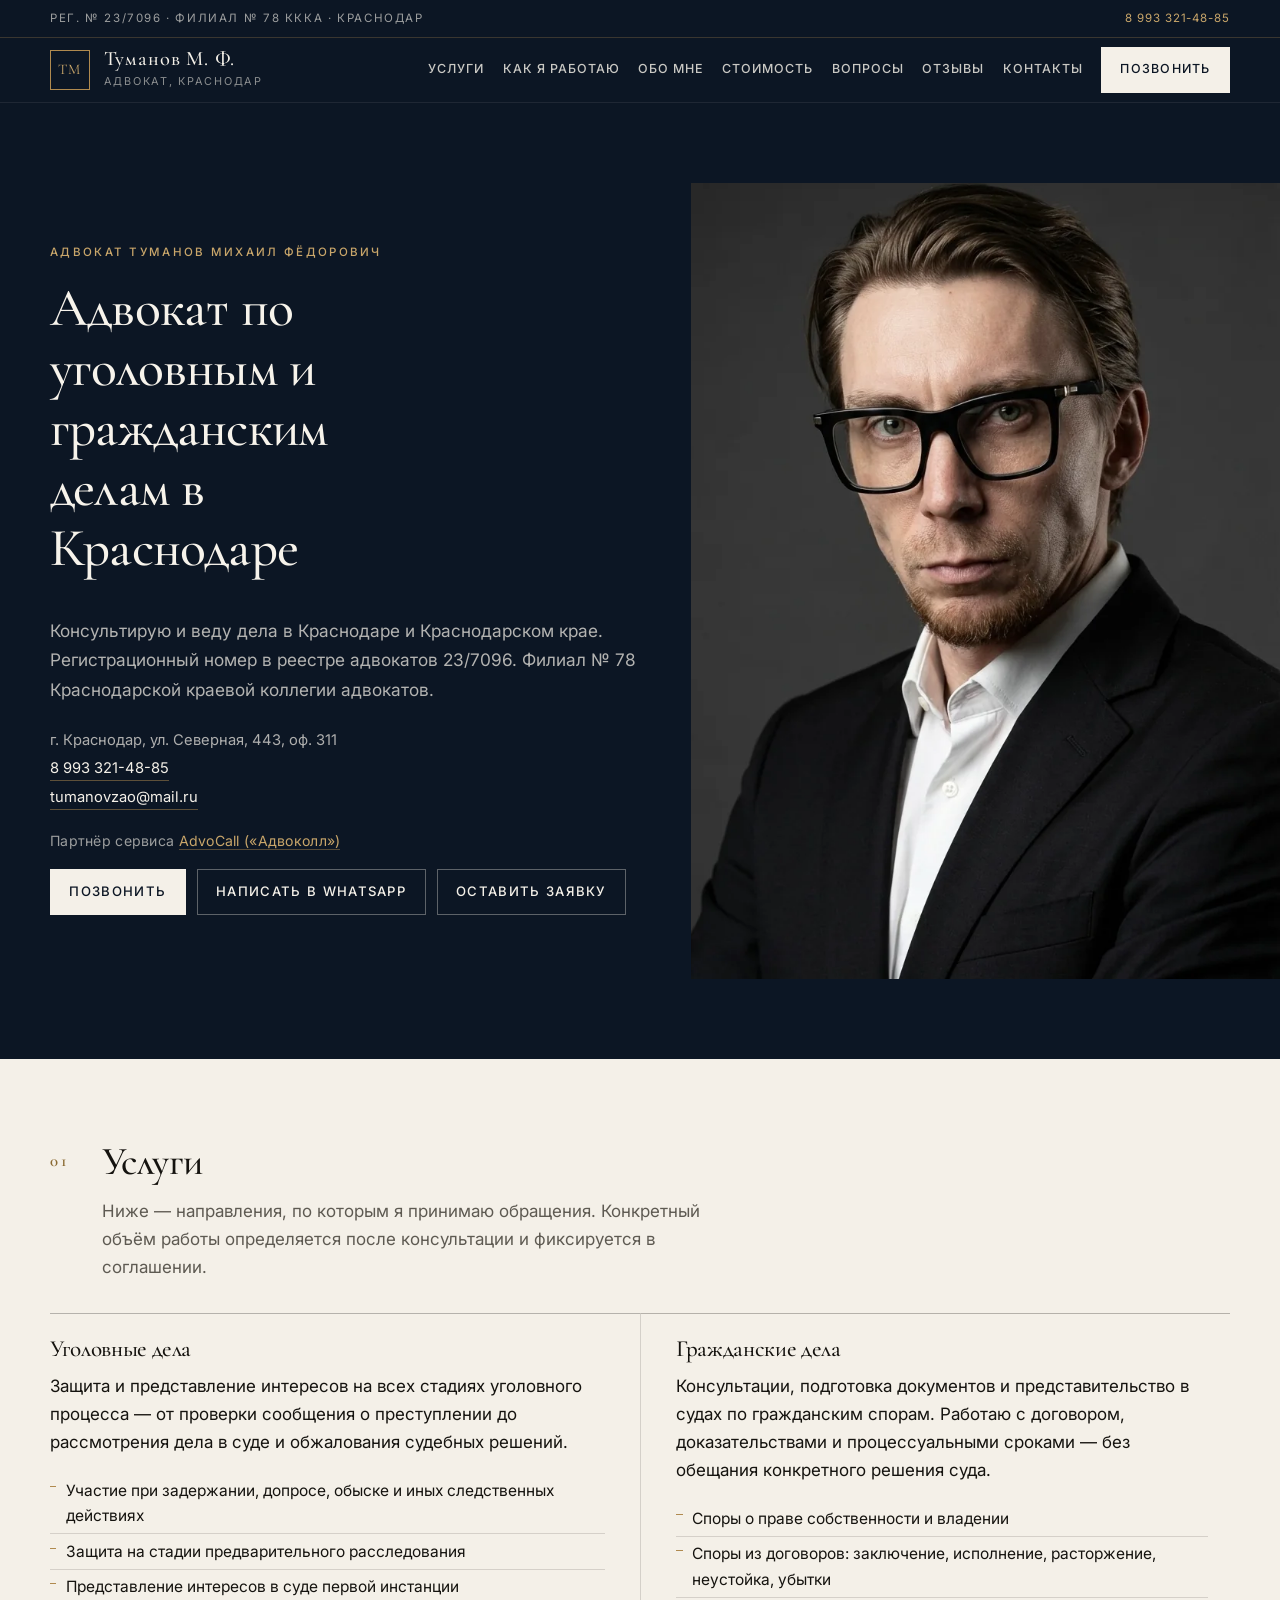
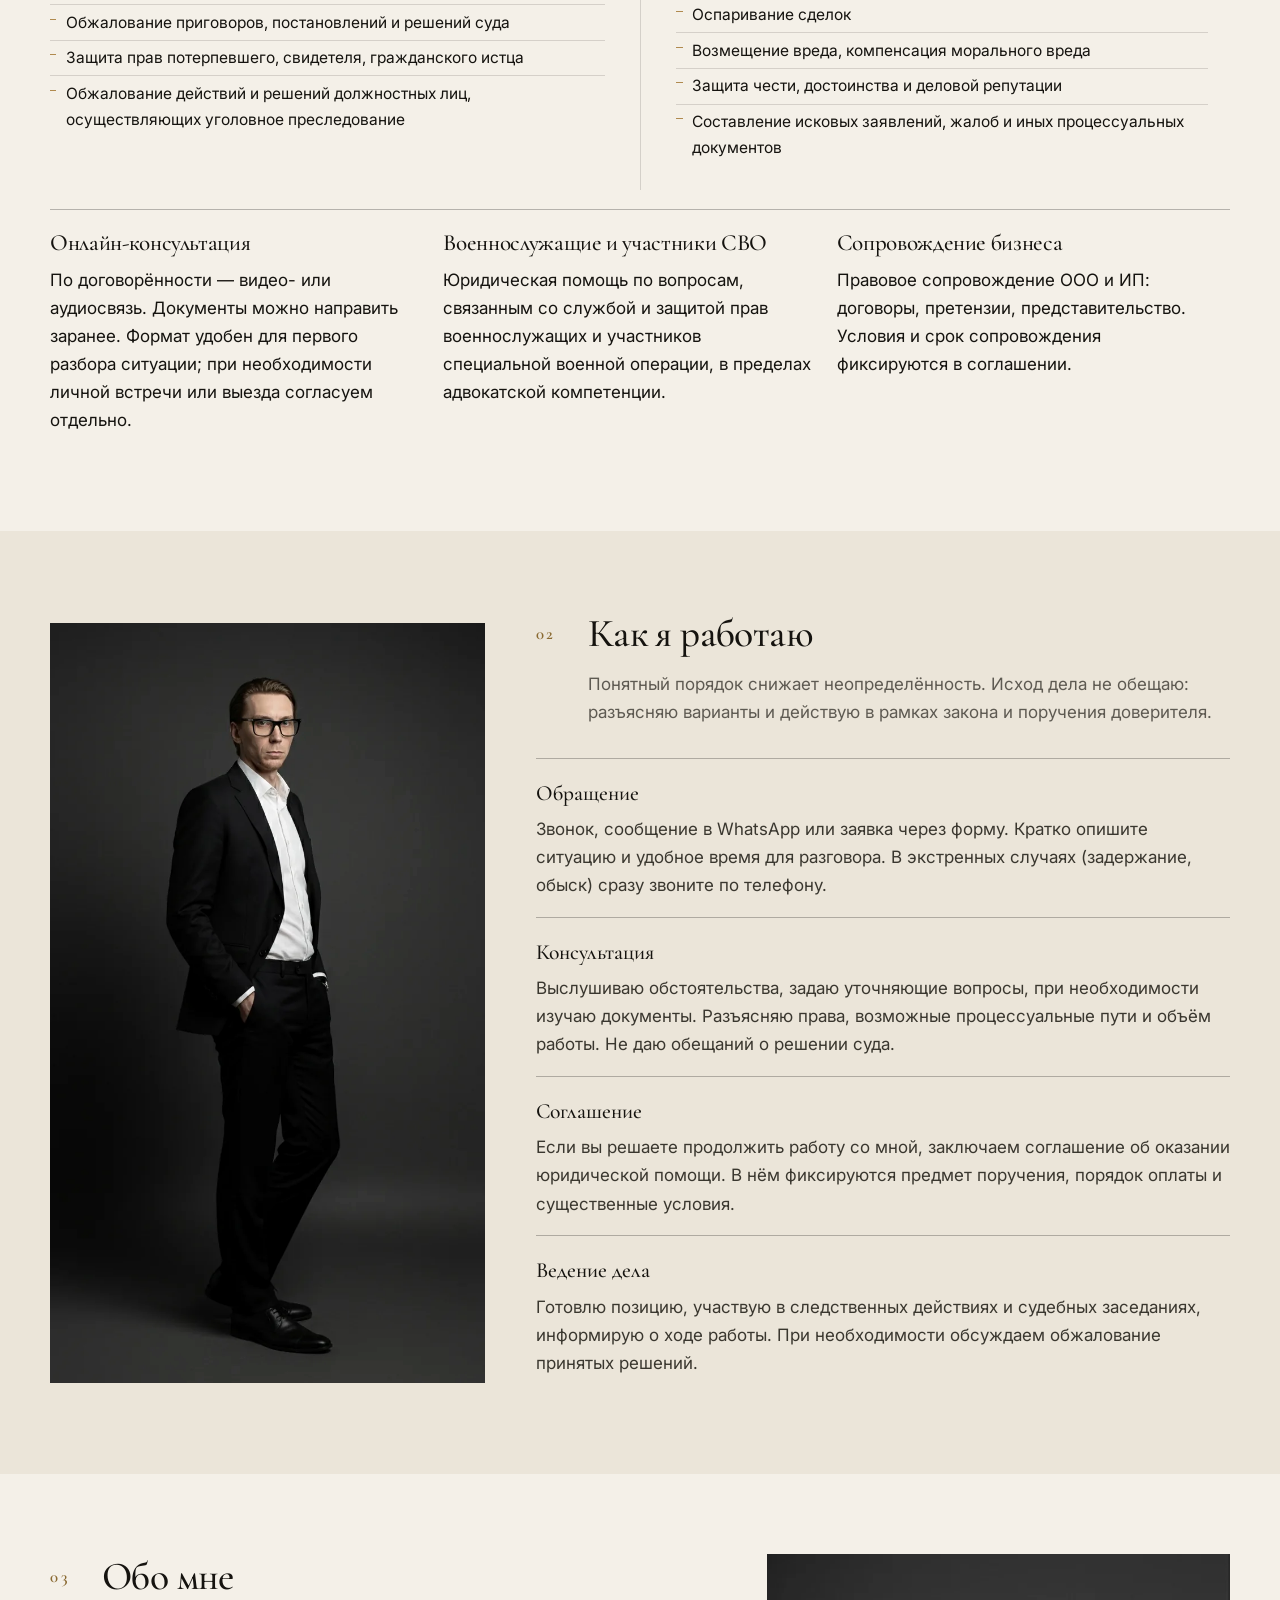
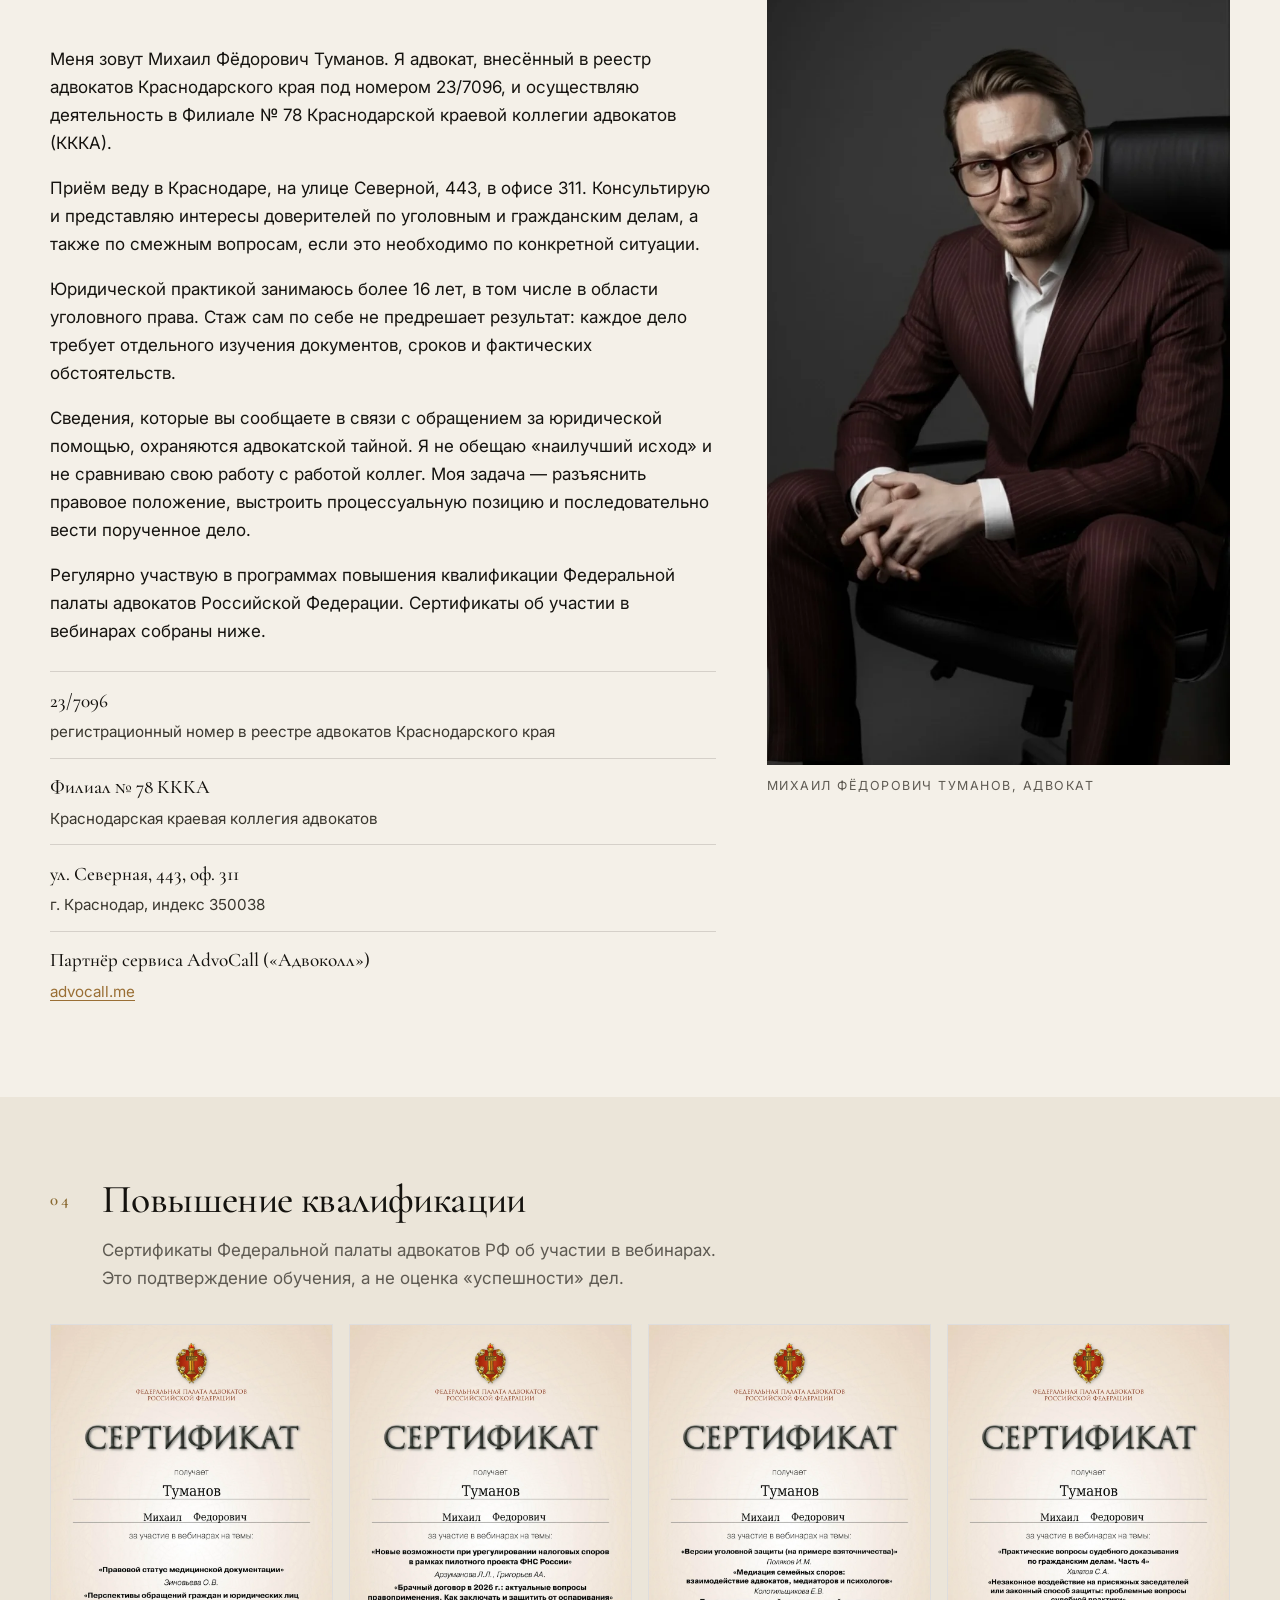
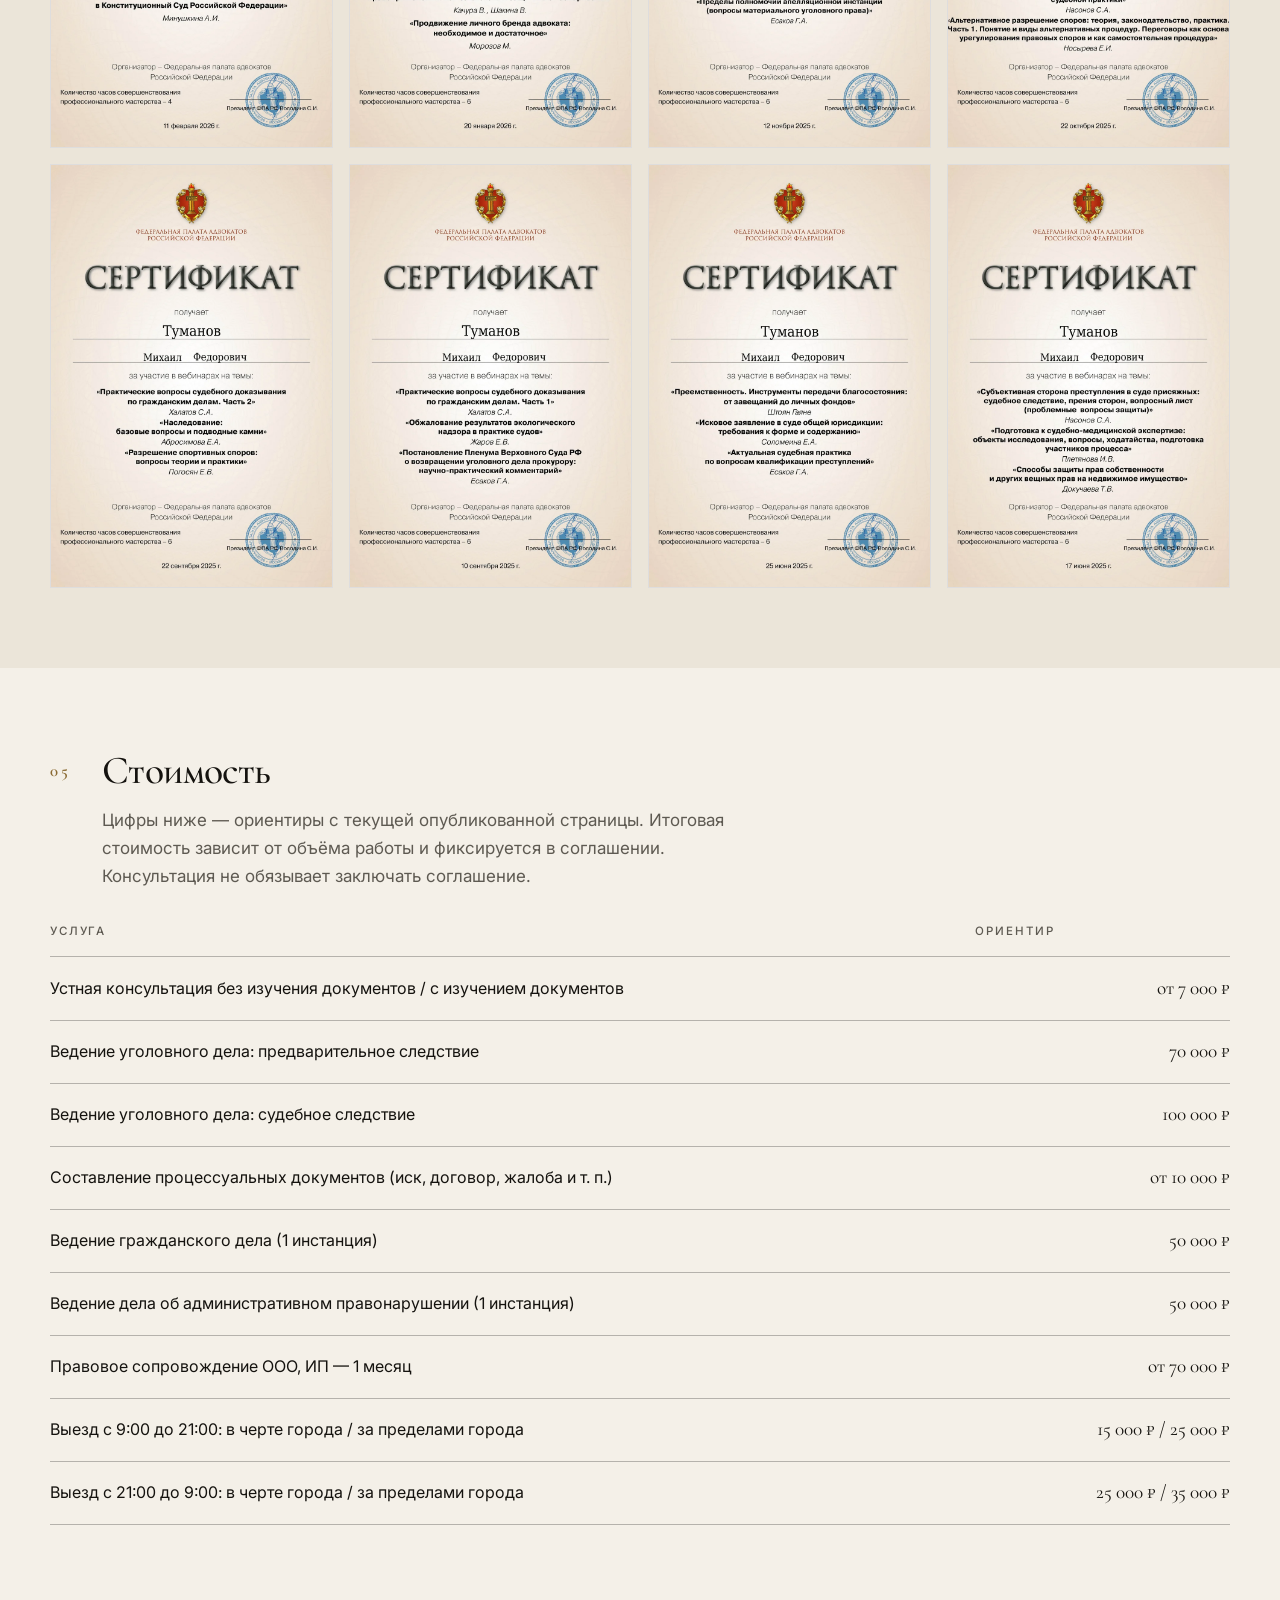
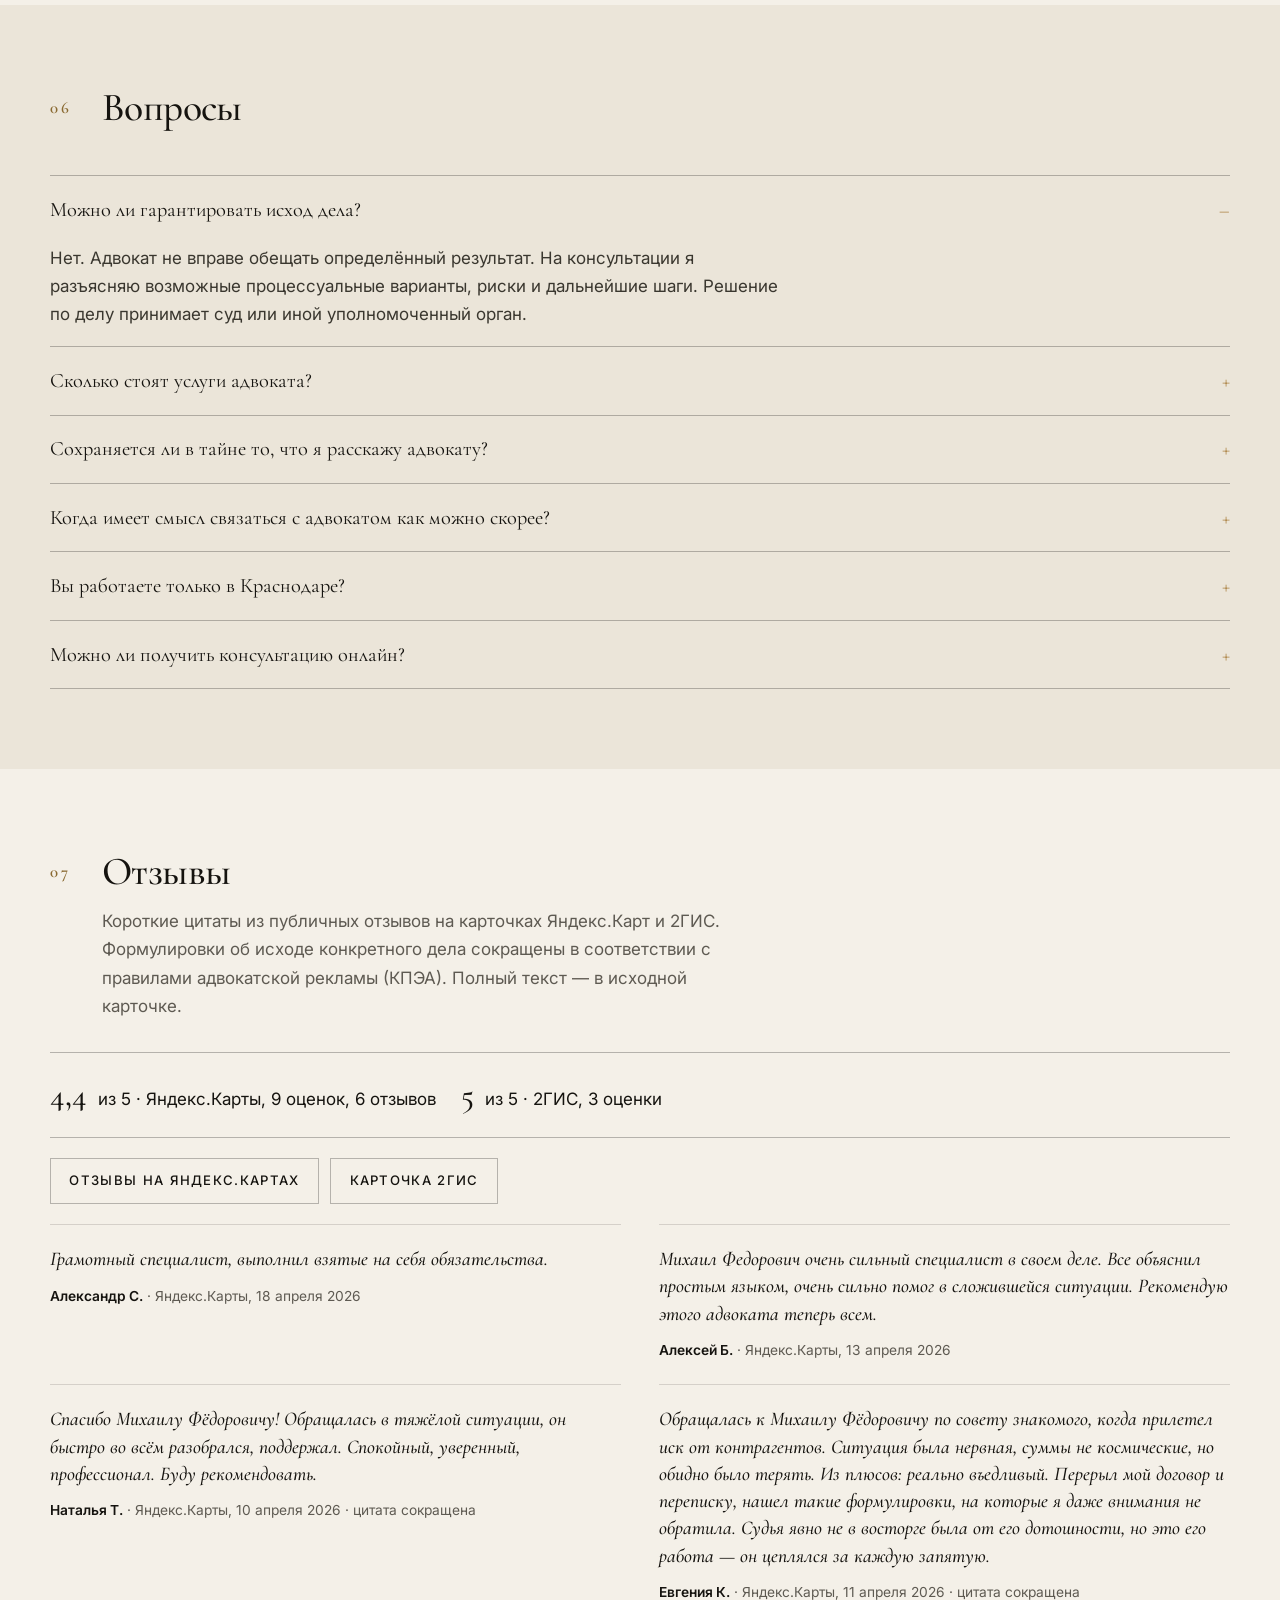
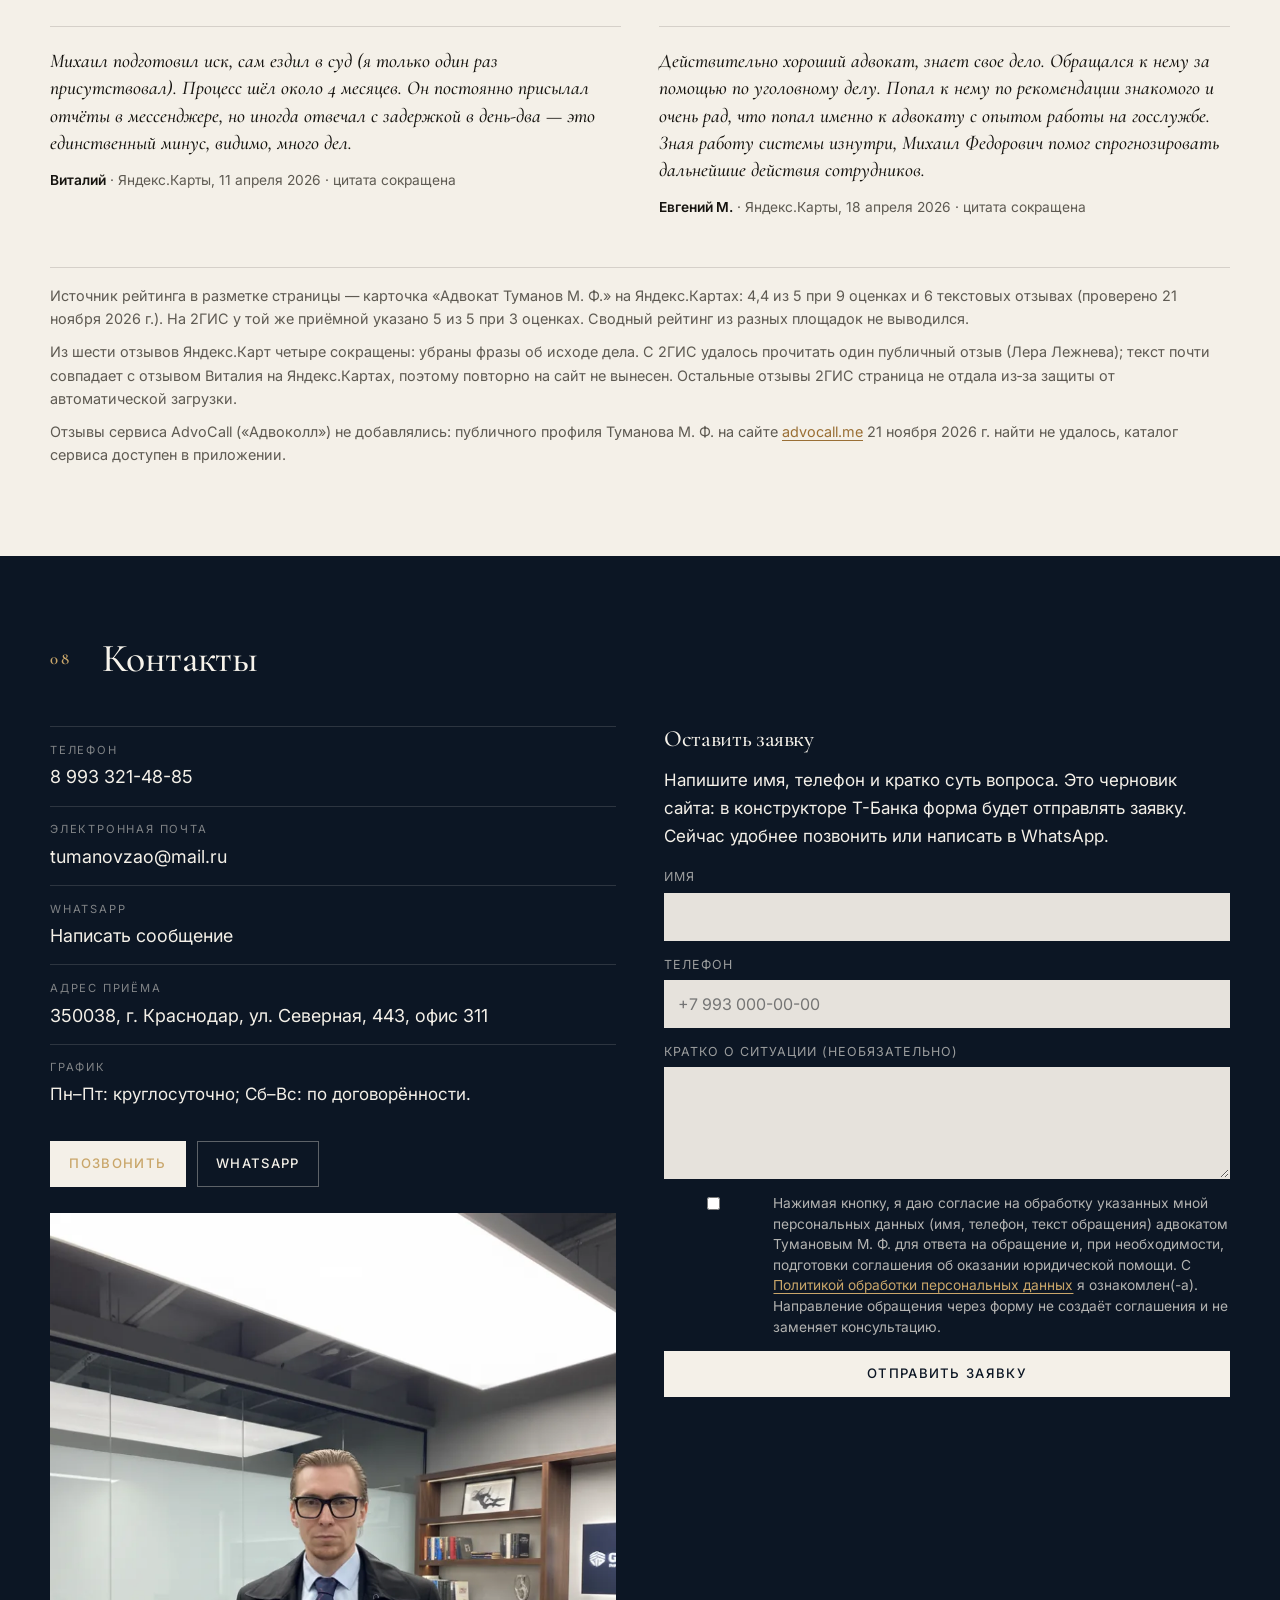
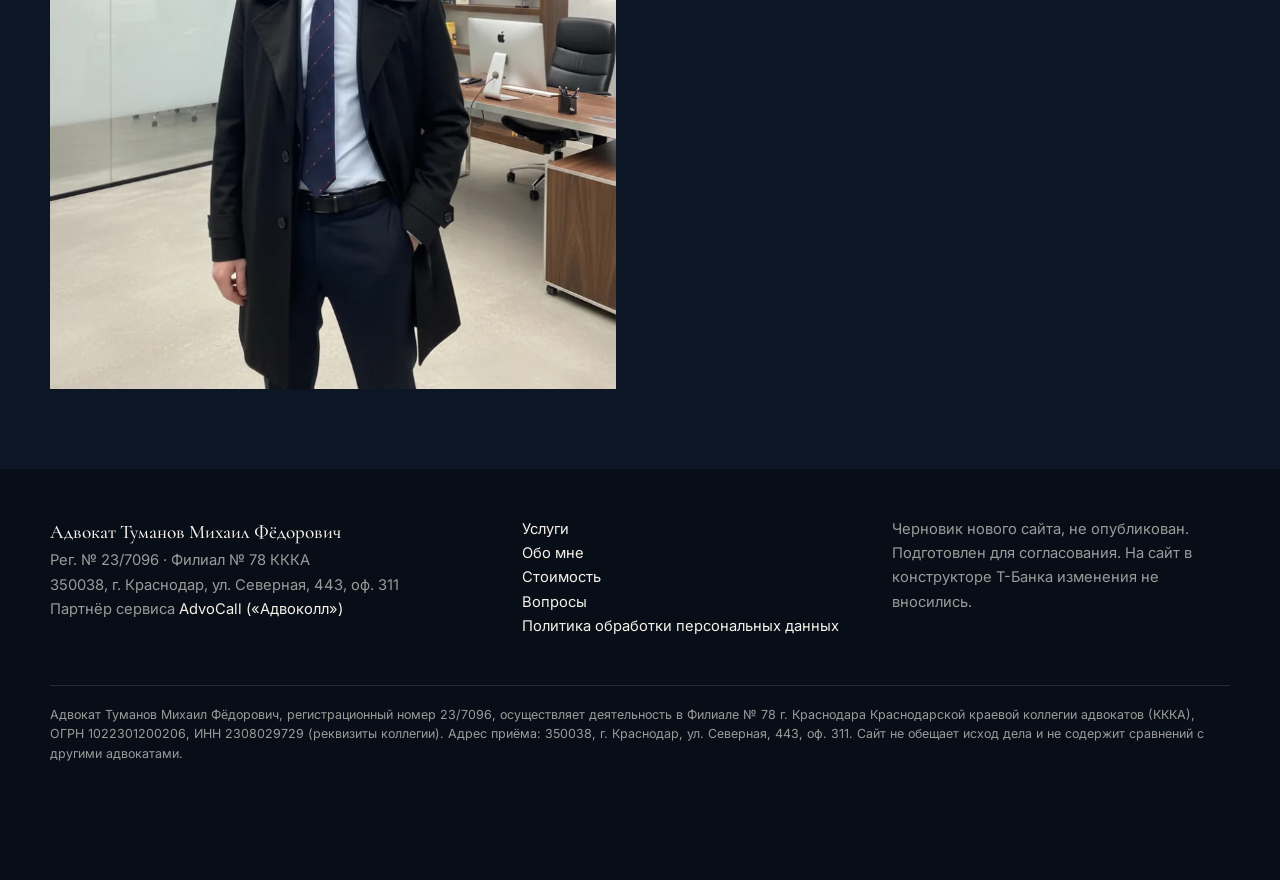
==== index.html @ c5ad72f5 "Сайт адвоката Туманова М.Ф." ====
<!DOCTYPE html>
<html lang="ru">
<head>
  <meta charset="utf-8">
  <meta name="viewport" content="width=device-width, initial-scale=1">
  <title>Адвокат по уголовным делам в Краснодаре — Туманов Михаил Фёдорович</title>
  <meta name="description" content="Адвокат Туманов Михаил Фёдорович (рег. № 23/7096, Филиал № 78 КККА). Консультации и ведение уголовных и гражданских дел в Краснодаре. ул. Северная, 443, оф. 311. Тел. 8 993 321-48-85.">
  <meta name="author" content="Адвокат Туманов Михаил Фёдорович">
  <link rel="canonical" href="https://tumanov-advokat.ru/">
  <meta property="og:type" content="website">
  <meta property="og:locale" content="ru_RU">
  <meta property="og:site_name" content="Адвокат Туманов Михаил Фёдорович">
  <meta property="og:title" content="Адвокат по уголовным делам в Краснодаре — Туманов Михаил Фёдорович">
  <meta property="og:description" content="Адвокат Туманов Михаил Фёдорович (рег. № 23/7096, Филиал № 78 КККА). Консультации и ведение уголовных и гражданских дел в Краснодаре. ул. Северная, 443, оф. 311. Тел. 8 993 321-48-85.">
  <meta property="og:url" content="https://tumanov-advokat.ru/">
  <meta property="og:image" content="https://tumanov-advokat.ru/og-cover.jpg">
  <meta property="og:image:width" content="1200">
  <meta property="og:image:height" content="630">
  <meta property="og:image:alt" content="Адвокат Туманов Михаил Фёдорович, Краснодар, ул. Северная, 443, офис 311">
  <meta name="twitter:card" content="summary_large_image">
  <meta name="twitter:title" content="Адвокат по уголовным делам в Краснодаре — Туманов Михаил Фёдорович">
  <meta name="twitter:description" content="Адвокат Туманов Михаил Фёдорович (рег. № 23/7096, Филиал № 78 КККА). Консультации и ведение уголовных и гражданских дел в Краснодаре. ул. Северная, 443, оф. 311. Тел. 8 993 321-48-85.">
  <meta name="twitter:image" content="https://tumanov-advokat.ru/og-cover.jpg">
  <link rel="icon" type="image/png" sizes="32x32" href="favicon-32.png">
  <link rel="apple-touch-icon" sizes="180x180" href="favicon-180.png">
  <link rel="preconnect" href="https://fonts.googleapis.com">
  <link rel="preconnect" href="https://fonts.gstatic.com" crossorigin>
  <link href="https://fonts.googleapis.com/css2?family=Cormorant+Garamond:ital,wght@0,500;0,600;1,500;1,600&amp;family=Inter:wght@400;500;600&amp;display=swap" rel="stylesheet">
  <link rel="stylesheet" href="styles.css">
  <script type="application/ld+json">
{
  "@context": "https://schema.org",
  "@graph": [
    {
      "@type": "Person",
      "@id": "https://tumanov-advokat.ru/#person",
      "name": "Туманов Михаил Фёдорович",
      "jobTitle": "Адвокат",
      "url": "https://tumanov-advokat.ru/",
      "image": "https://tumanov-advokat.ru/portrait-hero.webp",
      "telephone": "+79933214885",
      "email": "tumanovzao@mail.ru",
      "address": {
        "@type": "PostalAddress",
        "streetAddress": "ул. Северная, 443, офис 311",
        "addressLocality": "Краснодар",
        "addressRegion": "Краснодарский край",
        "postalCode": "350038",
        "addressCountry": "RU"
      },
      "identifier": "23/7096",
      "hasCredential": "Регистрационный номер в реестре адвокатов Краснодарского края 23/7096",
      "worksFor": {
        "@type": "LegalService",
        "name": "Филиал № 78 Краснодарской краевой коллегии адвокатов"
      },
      "memberOf": {
        "@type": "Organization",
        "name": "AdvoCall (Адвоколл)",
        "url": "https://advocall.me/"
      },
      "knowsAbout": [
        "уголовное право",
        "гражданское право",
        "защита по уголовным делам",
        "представительство в суде"
      ]
    },
    {
      "@type": ["LegalService", "Attorney", "LocalBusiness"],
      "@id": "https://tumanov-advokat.ru/#legal",
      "name": "Адвокат Туманов Михаил Фёдорович",
      "url": "https://tumanov-advokat.ru/",
      "image": "https://tumanov-advokat.ru/og-cover.jpg",
      "logo": "https://tumanov-advokat.ru/favicon-180.png",
      "telephone": "+79933214885",
      "email": "tumanovzao@mail.ru",
      "priceRange": "₽",
      "address": {
        "@type": "PostalAddress",
        "streetAddress": "ул. Северная, 443, офис 311",
        "addressLocality": "Краснодар",
        "addressRegion": "Краснодарский край",
        "postalCode": "350038",
        "addressCountry": "RU"
      },
      "geo": {
        "@type": "GeoCoordinates",
        "latitude": "45.036687",
        "longitude": "39.000155"
      },
      "hasMap": "https://yandex.ru/maps/org/advokat_tumanov_m_f_/73334328233/",
      "sameAs": [
        "https://yandex.ru/maps/org/advokat_tumanov_m_f_/73334328233/",
        "https://2gis.ru/krasnodar/firm/70000001097403559"
      ],
      "areaServed": [
        { "@type": "City", "name": "Краснодар" },
        { "@type": "AdministrativeArea", "name": "Краснодарский край" }
      ],
      "employee": { "@id": "https://tumanov-advokat.ru/#person" },
      "founder": { "@id": "https://tumanov-advokat.ru/#person" },
      "openingHoursSpecification": [
        {
          "@type": "OpeningHoursSpecification",
          "dayOfWeek": ["Monday", "Tuesday", "Wednesday", "Thursday", "Friday"],
          "opens": "00:00",
          "closes": "23:59"
        }
      ],
      "description": "Пн–Пт круглосуточно, Сб–Вс по договорённости. Приём: г. Краснодар, ул. Северная, 443, офис 311.",
      "aggregateRating": {
        "@type": "AggregateRating",
        "ratingValue": "4.4",
        "bestRating": "5",
        "worstRating": "1",
        "ratingCount": "9",
        "reviewCount": "6"
      }
    },
    {
      "@type": "WebSite",
      "@id": "https://tumanov-advokat.ru/#website",
      "url": "https://tumanov-advokat.ru/",
      "name": "Адвокат Туманов Михаил Фёдорович",
      "inLanguage": "ru-RU",
      "publisher": { "@id": "https://tumanov-advokat.ru/#person" }
    },
    {
      "@type": "WebPage",
      "@id": "https://tumanov-advokat.ru/#webpage",
      "url": "https://tumanov-advokat.ru/",
      "name": "Адвокат по уголовным делам в Краснодаре — Туманов Михаил Фёдорович",
      "isPartOf": { "@id": "https://tumanov-advokat.ru/#website" },
      "about": { "@id": "https://tumanov-advokat.ru/#legal" },
      "inLanguage": "ru-RU"
    },
    {
      "@type": "BreadcrumbList",
      "@id": "https://tumanov-advokat.ru/#breadcrumb",
      "itemListElement": [
        { "@type": "ListItem", "position": 1, "name": "Главная", "item": "https://tumanov-advokat.ru/" }
      ]
    },
    {
      "@type": "FAQPage",
      "@id": "https://tumanov-advokat.ru/#faq",
      "mainEntity": [
        {
          "@type": "Question",
          "name": "Можно ли гарантировать исход дела?",
          "acceptedAnswer": {
            "@type": "Answer",
            "text": "Нет. Адвокат не вправе обещать определённый результат. На консультации я разъясняю возможные процессуальные варианты, риски и дальнейшие шаги. Решение по делу принимает суд или иной уполномоченный орган."
          }
        },
        {
          "@type": "Question",
          "name": "Сколько стоят услуги адвоката?",
          "acceptedAnswer": {
            "@type": "Answer",
            "text": "Стоимость зависит от объёма работы, стадии процесса и сложности обстоятельств. Ориентиры указаны на странице. Итоговая сумма фиксируется в соглашении об оказании юридической помощи."
          }
        },
        {
          "@type": "Question",
          "name": "Сохраняется ли в тайне то, что я расскажу адвокату?",
          "acceptedAnswer": {
            "@type": "Answer",
            "text": "Сведения, связанные с оказанием юридической помощи, охраняются адвокатской тайной (Федеральный закон «Об адвокатской деятельности и адвокатуре в Российской Федерации», Кодекс профессиональной этики адвоката). Исключения возможны только в случаях, прямо предусмотренных законом."
          }
        },
        {
          "@type": "Question",
          "name": "Когда имеет смысл связаться с адвокатом как можно скорее?",
          "acceptedAnswer": {
            "@type": "Answer",
            "text": "Имеет смысл не откладывать обращение, если вас или близкого человека задержали, пригласили на допрос, проводят обыск или вручили повестку, постановление или иск. Раннее разъяснение прав помогает избежать поспешных решений."
          }
        },
        {
          "@type": "Question",
          "name": "Вы работаете только в Краснодаре?",
          "acceptedAnswer": {
            "@type": "Answer",
            "text": "Приём ведётся в Краснодаре, ул. Северная, 443, офис 311. По делам в Краснодаре и Краснодарском крае работаю регулярно. Участие в другом регионе обсуждается отдельно и фиксируется в соглашении."
          }
        },
        {
          "@type": "Question",
          "name": "Можно ли получить консультацию онлайн?",
          "acceptedAnswer": {
            "@type": "Answer",
            "text": "Да. По предварительной договорённости консультацию можно провести по видео- или аудиосвязи. Документы удобно направить заранее. Онлайн-формат не заменяет выезда адвоката, если он необходим по делу."
          }
        }
      ]
    }
  ]
}
  </script>
</head>
<body>
  <a class="skip" href="#main">К содержанию</a>
  <div class="topline">
    <div class="wrap">
      <span>Рег. № 23/7096 · Филиал № 78 КККА · Краснодар</span>
      <a href="tel:+79933214885">8 993 321-48-85</a>
    </div>
  </div>
  <header class="site">
    <div class="wrap site-bar">
      <a class="brand" href="index.html">
        <span class="monogram">ТМ</span>
        <span><strong>Туманов М. Ф.</strong><span>Адвокат, Краснодар</span></span>
      </a>
      <button class="nav-toggle" type="button" aria-expanded="false" aria-controls="menu" aria-label="Открыть меню"><span></span><span></span><span></span></button>
      <nav class="desk" id="menu">
        <a href="#uslugi">Услуги</a>
        <a href="#kak-rabotayu">Как я работаю</a>
        <a href="#obo-mne">Обо мне</a>
        <a href="#stoimost">Стоимость</a>
        <a href="#faq">Вопросы</a>
        <a href="#otzyvy">Отзывы</a>
        <a href="#kontakty">Контакты</a>
        <a class="btn btn-primary" href="tel:+79933214885">Позвонить</a>
      </nav>
    </div>
  </header>

  <main id="main">
    <section class="hero">
      <div class="wrap">
        <div class="hero-copy">
          <p class="kicker">Адвокат Туманов Михаил Фёдорович</p>
          <h1>Адвокат по уголовным и гражданским делам в Краснодаре</h1>
          <p class="lead">Консультирую и веду дела в Краснодаре и Краснодарском крае. Регистрационный номер в реестре адвокатов 23/7096. Филиал № 78 Краснодарской краевой коллегии адвокатов.</p>
          <div class="hero-meta">
            <span>г. Краснодар, ул. Северная, 443, оф. 311</span>
            <a href="tel:+79933214885">8 993 321-48-85</a>
            <a href="mailto:tumanovzao@mail.ru">tumanovzao@mail.ru</a>
          </div>
          <p class="partner">Партнёр сервиса <a href="https://advocall.me/" rel="noopener noreferrer">AdvoCall («Адвоколл»)</a></p>
          <div class="cta-row">
            <a class="btn btn-primary" href="tel:+79933214885">Позвонить</a>
            <a class="btn btn-wa" href="https://wa.me/message/ALOKZSOEIYO3E1" rel="noopener noreferrer">Написать в WhatsApp</a>
            <a class="btn btn-light" href="#kontakty">Оставить заявку</a>
          </div>
        </div>
        <figure class="hero-photo">
          <img src="portrait-hero.webp" width="768" height="1376" alt="Адвокат Туманов Михаил Фёдорович" fetchpriority="high">
        </figure>
      </div>
    </section>

    <section id="uslugi">
      <div class="wrap">
        <div class="section-head">
          <span class="num">01</span>
          <div>
            <h2>Услуги</h2>
            <p class="muted">Ниже — направления, по которым я принимаю обращения. Конкретный объём работы определяется после консультации и фиксируется в соглашении.</p>
          </div>
        </div>
        <div class="grid-2">
          <article class="card" id="ugolovnye-dela">
            <h3>Уголовные дела</h3>
            <p>Защита и представление интересов на всех стадиях уголовного процесса — от проверки сообщения о преступлении до рассмотрения дела в суде и обжалования судебных решений.</p>
            <ul>
              <li>Участие при задержании, допросе, обыске и иных следственных действиях</li>
              <li>Защита на стадии предварительного расследования</li>
              <li>Представление интересов в суде первой инстанции</li>
              <li>Обжалование приговоров, постановлений и решений суда</li>
              <li>Защита прав потерпевшего, свидетеля, гражданского истца</li>
              <li>Обжалование действий и решений должностных лиц, осуществляющих уголовное преследование</li>
            </ul>
          </article>
          <article class="card" id="grazhdanskie-dela">
            <h3>Гражданские дела</h3>
            <p>Консультации, подготовка документов и представительство в судах по гражданским спорам. Работаю с договором, доказательствами и процессуальными сроками — без обещания конкретного решения суда.</p>
            <ul>
              <li>Споры о праве собственности и владении</li>
              <li>Споры из договоров: заключение, исполнение, расторжение, неустойка, убытки</li>
              <li>Оспаривание сделок</li>
              <li>Возмещение вреда, компенсация морального вреда</li>
              <li>Защита чести, достоинства и деловой репутации</li>
              <li>Составление исковых заявлений, жалоб и иных процессуальных документов</li>
            </ul>
          </article>
        </div>
        <div class="grid-3" style="margin-top:1.2rem">
          <article class="card">
            <h3>Онлайн-консультация</h3>
            <p>По договорённости — видео- или аудиосвязь. Документы можно направить заранее. Формат удобен для первого разбора ситуации; при необходимости личной встречи или выезда согласуем отдельно.</p>
          </article>
          <article class="card">
            <h3>Военнослужащие и участники СВО</h3>
            <p>Юридическая помощь по вопросам, связанным со службой и защитой прав военнослужащих и участников специальной военной операции, в пределах адвокатской компетенции.</p>
          </article>
          <article class="card">
            <h3>Сопровождение бизнеса</h3>
            <p>Правовое сопровождение ООО и ИП: договоры, претензии, представительство. Условия и срок сопровождения фиксируются в соглашении.</p>
          </article>
        </div>
      </div>
    </section>

    <section class="alt" id="kak-rabotayu">
      <div class="wrap work-split">
        <figure class="portrait-full">
          <img src="portrait-full.webp" width="768" height="1344" alt="Адвокат Туманов Михаил Фёдорович" loading="lazy">
        </figure>
        <div>
          <div class="section-head">
            <span class="num">02</span>
            <div>
              <h2>Как я работаю</h2>
              <p class="muted">Понятный порядок снижает неопределённость. Исход дела не обещаю: разъясняю варианты и действую в рамках закона и поручения доверителя.</p>
            </div>
          </div>
          <div class="steps">
            <div class="step">
              <strong>Обращение</strong>
              <p>Звонок, сообщение в WhatsApp или заявка через форму. Кратко опишите ситуацию и удобное время для разговора. В экстренных случаях (задержание, обыск) сразу звоните по телефону.</p>
            </div>
            <div class="step">
              <strong>Консультация</strong>
              <p>Выслушиваю обстоятельства, задаю уточняющие вопросы, при необходимости изучаю документы. Разъясняю права, возможные процессуальные пути и объём работы. Не даю обещаний о решении суда.</p>
            </div>
            <div class="step">
              <strong>Соглашение</strong>
              <p>Если вы решаете продолжить работу со мной, заключаем соглашение об оказании юридической помощи. В нём фиксируются предмет поручения, порядок оплаты и существенные условия.</p>
            </div>
            <div class="step">
              <strong>Ведение дела</strong>
              <p>Готовлю позицию, участвую в следственных действиях и судебных заседаниях, информирую о ходе работы. При необходимости обсуждаем обжалование принятых решений.</p>
            </div>
          </div>
        </div>
      </div>
    </section>

    <section id="obo-mne">
      <div class="wrap about">
        <div>
          <div class="section-head">
            <span class="num">03</span>
            <h2>Обо мне</h2>
          </div>
          <p>Меня зовут Михаил Фёдорович Туманов. Я адвокат, внесённый в реестр адвокатов Краснодарского края под номером 23/7096, и осуществляю деятельность в Филиале № 78 Краснодарской краевой коллегии адвокатов (КККА).</p>
          <p>Приём веду в Краснодаре, на улице Северной, 443, в офисе 311. Консультирую и представляю интересы доверителей по уголовным и гражданским делам, а также по смежным вопросам, если это необходимо по конкретной ситуации.</p>
          <p>Юридической практикой занимаюсь более 16 лет, в том числе в области уголовного права. Стаж сам по себе не предрешает результат: каждое дело требует отдельного изучения документов, сроков и фактических обстоятельств.</p>
          <p>Сведения, которые вы сообщаете в связи с обращением за юридической помощью, охраняются адвокатской тайной. Я не обещаю «наилучший исход» и не сравниваю свою работу с работой коллег. Моя задача — разъяснить правовое положение, выстроить процессуальную позицию и последовательно вести порученное дело.</p>
          <p>Регулярно участвую в программах повышения квалификации Федеральной палаты адвокатов Российской Федерации. Сертификаты об участии в вебинарах собраны ниже.</p>
          <div class="facts">
            <div><b>23/7096</b> регистрационный номер в реестре адвокатов Краснодарского края</div>
            <div><b>Филиал № 78 КККА</b> Краснодарская краевая коллегия адвокатов</div>
            <div><b>ул. Северная, 443, оф. 311</b> г. Краснодар, индекс 350038</div>
            <div><b>Партнёр сервиса AdvoCall («Адвоколл»)</b> <a href="https://advocall.me/" rel="noopener noreferrer">advocall.me</a></div>
          </div>
        </div>
        <figure class="portrait">
          <img src="portrait-about.webp" width="768" height="1344" alt="Адвокат Туманов Михаил Фёдорович" loading="lazy">
          <figcaption>Михаил Фёдорович Туманов, адвокат</figcaption>
        </figure>
      </div>
    </section>

    <section class="alt" id="kvalifikaciya">
      <div class="wrap">
        <div class="section-head">
          <span class="num">04</span>
          <div>
            <h2>Повышение квалификации</h2>
            <p class="muted">Сертификаты Федеральной палаты адвокатов РФ об участии в вебинарах. Это подтверждение обучения, а не оценка «успешности» дел.</p>
          </div>
        </div>
        <div class="certs">
          <a href="cert-2026-02-11.webp" target="_blank" rel="noopener"><img src="cert-2026-02-11.webp" alt="Сертификат ФПА РФ Туманова М. Ф. за участие в вебинарах о медицинской документации и обращениях в Конституционный Суд, 11 февраля 2026 г., 4 часа" width="932" height="1400" loading="lazy"></a>
          <a href="cert-2026-01-20.webp" target="_blank" rel="noopener"><img src="cert-2026-01-20.webp" alt="Сертификат ФПА РФ Туманова М. Ф. за участие в вебинарах о налоговых спорах, брачном договоре и продвижении личного бренда адвоката, 20 января 2026 г., 6 часов" width="932" height="1400" loading="lazy"></a>
          <a href="cert-2025-11-12.webp" target="_blank" rel="noopener"><img src="cert-2025-11-12.webp" alt="Сертификат ФПА РФ Туманова М. Ф. за участие в вебинарах о версиях уголовной защиты, медиации семейных споров и пределах апелляции, 12 ноября 2025 г., 6 часов" width="932" height="1400" loading="lazy"></a>
          <a href="cert-2025-10-22.webp" target="_blank" rel="noopener"><img src="cert-2025-10-22.webp" alt="Сертификат ФПА РФ Туманова М. Ф. за участие в вебинарах о судебном доказывании, воздействии на присяжных и альтернативном разрешении споров, 22 октября 2025 г., 6 часов" width="932" height="1400" loading="lazy"></a>
          <a href="cert-2025-09-22.webp" target="_blank" rel="noopener"><img src="cert-2025-09-22.webp" alt="Сертификат ФПА РФ Туманова М. Ф. за участие в вебинарах о судебном доказывании, наследовании и спортивных спорах, 22 сентября 2025 г., 6 часов" width="932" height="1400" loading="lazy"></a>
          <a href="cert-2025-09-10.webp" target="_blank" rel="noopener"><img src="cert-2025-09-10.webp" alt="Сертификат ФПА РФ Туманова М. Ф. за участие в вебинарах о судебном доказывании, экологическом надзоре и возвращении уголовного дела прокурору, 10 сентября 2025 г., 6 часов" width="932" height="1400" loading="lazy"></a>
          <a href="cert-2025-06-25.webp" target="_blank" rel="noopener"><img src="cert-2025-06-25.webp" alt="Сертификат ФПА РФ Туманова М. Ф. за участие в вебинарах о передаче благосостояния, исковом заявлении и квалификации преступлений, 25 июня 2025 г., 6 часов" width="932" height="1400" loading="lazy"></a>
          <a href="cert-2025-06-17.webp" target="_blank" rel="noopener"><img src="cert-2025-06-17.webp" alt="Сертификат ФПА РФ Туманова М. Ф. за участие в вебинарах о суде присяжных, судебно-медицинской экспертизе и защите вещных прав, 17 июня 2025 г., 6 часов" width="932" height="1400" loading="lazy"></a>
        </div>
      </div>
    </section>

    <section id="stoimost">
      <div class="wrap">
        <div class="section-head">
          <span class="num">05</span>
          <div>
            <h2>Стоимость</h2>
            <p class="muted">Цифры ниже — ориентиры с текущей опубликованной страницы. Итоговая стоимость зависит от объёма работы и фиксируется в соглашении. Консультация не обязывает заключать соглашение.</p>
          </div>
        </div>
        <div style="overflow-x:auto">
          <table class="prices">
            <thead>
              <tr><th>Услуга</th><th>Ориентир</th></tr>
            </thead>
            <tbody>
              <tr><td>Устная консультация без изучения документов / с изучением документов</td><td class="amt">от 7 000 ₽</td></tr>
              <tr><td>Ведение уголовного дела: предварительное следствие</td><td class="amt">70 000 ₽</td></tr>
              <tr><td>Ведение уголовного дела: судебное следствие</td><td class="amt">100 000 ₽</td></tr>
              <tr><td>Составление процессуальных документов (иск, договор, жалоба и т. п.)</td><td class="amt">от 10 000 ₽</td></tr>
              <tr><td>Ведение гражданского дела (1 инстанция)</td><td class="amt">50 000 ₽</td></tr>
              <tr><td>Ведение дела об административном правонарушении (1 инстанция)</td><td class="amt">50 000 ₽</td></tr>
              <tr><td>Правовое сопровождение ООО, ИП — 1 месяц</td><td class="amt">от 70 000 ₽</td></tr>
              <tr><td>Выезд с 9:00 до 21:00: в черте города / за пределами города</td><td class="amt">15 000 ₽ / 25 000 ₽</td></tr>
              <tr><td>Выезд с 21:00 до 9:00: в черте города / за пределами города</td><td class="amt">25 000 ₽ / 35 000 ₽</td></tr>
            </tbody>
          </table>
        </div>
      </div>
    </section>

    <section class="alt" id="faq">
      <div class="wrap">
        <div class="section-head">
          <span class="num">06</span>
          <h2>Вопросы</h2>
        </div>
        <details class="faq" open>
          <summary>Можно ли гарантировать исход дела?</summary>
          <p>Нет. Адвокат не вправе обещать определённый результат. На консультации я разъясняю возможные процессуальные варианты, риски и дальнейшие шаги. Решение по делу принимает суд или иной уполномоченный орган.</p>
        </details>
        <details class="faq">
          <summary>Сколько стоят услуги адвоката?</summary>
          <p>Стоимость зависит от объёма работы, стадии процесса и сложности обстоятельств. Ориентиры указаны в разделе «Стоимость». Итоговая сумма фиксируется в соглашении об оказании юридической помощи.</p>
        </details>
        <details class="faq">
          <summary>Сохраняется ли в тайне то, что я расскажу адвокату?</summary>
          <p>Сведения, связанные с оказанием юридической помощи, охраняются адвокатской тайной (Федеральный закон «Об адвокатской деятельности и адвокатуре в Российской Федерации», Кодекс профессиональной этики адвоката). Исключения возможны только в случаях, прямо предусмотренных законом.</p>
        </details>
        <details class="faq">
          <summary>Когда имеет смысл связаться с адвокатом как можно скорее?</summary>
          <p>Имеет смысл не откладывать обращение, если вас или близкого человека задержали, пригласили на допрос, проводят обыск или вручили повестку, постановление либо иск. Раннее разъяснение прав помогает избежать поспешных решений.</p>
        </details>
        <details class="faq">
          <summary>Вы работаете только в Краснодаре?</summary>
          <p>Приём ведётся в Краснодаре, ул. Северная, 443, офис 311. По делам в Краснодаре и Краснодарском крае работаю регулярно. Участие в другом регионе обсуждается отдельно и фиксируется в соглашении.</p>
        </details>
        <details class="faq">
          <summary>Можно ли получить консультацию онлайн?</summary>
          <p>Да. По предварительной договорённости консультацию можно провести по видео- или аудиосвязи. Документы удобно направить заранее. Онлайн-формат не заменяет выезда адвоката, если он необходим по делу.</p>
        </details>
      </div>
    </section>

    <section id="otzyvy">
      <div class="wrap">
        <div class="section-head">
          <span class="num">07</span>
          <div>
            <h2>Отзывы</h2>
            <p class="muted">Короткие цитаты из публичных отзывов на карточках Яндекс.Карт и 2ГИС. Формулировки об исходе конкретного дела сокращены в соответствии с правилами адвокатской рекламы (КПЭА). Полный текст — в исходной карточке.</p>
          </div>
        </div>
        <div class="rating-box">
          <div><b>4,4</b> из 5 · Яндекс.Карты, 9 оценок, 6 отзывов</div>
          <div><b>5</b> из 5 · 2ГИС, 3 оценки</div>
        </div>
        <p class="cta-row" style="margin:0 0 1.3rem">
          <a class="btn btn-ghost" href="https://yandex.ru/maps/org/advokat_tumanov_m_f_/73334328233/reviews/" rel="noopener noreferrer">Отзывы на Яндекс.Картах</a>
          <a class="btn btn-ghost" href="https://2gis.ru/krasnodar/firm/70000001097403559/tab/reviews" rel="noopener noreferrer">Карточка 2ГИС</a>
        </p>
        <div class="reviews">
          <article class="quote">
            <blockquote>Грамотный специалист, выполнил взятые на себя обязательства.</blockquote>
            <footer><strong>Александр С.</strong> · Яндекс.Карты, 18 апреля 2026</footer>
          </article>
          <article class="quote">
            <blockquote>Михаил Федорович очень сильный специалист в своем деле. Все объяснил простым языком, очень сильно помог в сложившейся ситуации. Рекомендую этого адвоката теперь всем.</blockquote>
            <footer><strong>Алексей Б.</strong> · Яндекс.Карты, 13 апреля 2026</footer>
          </article>
          <article class="quote">
            <blockquote>Спасибо Михаилу Фёдоровичу! Обращалась в тяжёлой ситуации, он быстро во всём разобрался, поддержал. Спокойный, уверенный, профессионал. Буду рекомендовать.</blockquote>
            <footer><strong>Наталья Т.</strong> · Яндекс.Карты, 10 апреля 2026 · цитата сокращена</footer>
          </article>
          <article class="quote">
            <blockquote>Обращалась к Михаилу Фёдоровичу по совету знакомого, когда прилетел иск от контрагентов. Ситуация была нервная, суммы не космические, но обидно было терять. Из плюсов: реально въедливый. Перерыл мой договор и переписку, нашел такие формулировки, на которые я даже внимания не обратила. Судья явно не в восторге была от его дотошности, но это его работа — он цеплялся за каждую запятую.</blockquote>
            <footer><strong>Евгения К.</strong> · Яндекс.Карты, 11 апреля 2026 · цитата сокращена</footer>
          </article>
          <article class="quote">
            <blockquote>Михаил подготовил иск, сам ездил в суд (я только один раз присутствовал). Процесс шёл около 4 месяцев. Он постоянно присылал отчёты в мессенджере, но иногда отвечал с задержкой в день-два — это единственный минус, видимо, много дел.</blockquote>
            <footer><strong>Виталий</strong> · Яндекс.Карты, 11 апреля 2026 · цитата сокращена</footer>
          </article>
          <article class="quote">
            <blockquote>Действительно хороший адвокат, знает свое дело. Обращался к нему за помощью по уголовному делу. Попал к нему по рекомендации знакомого и очень рад, что попал именно к адвокату с опытом работы на госслужбе. Зная работу системы изнутри, Михаил Федорович помог спрогнозировать дальнейшие действия сотрудников.</blockquote>
            <footer><strong>Евгений М.</strong> · Яндекс.Карты, 18 апреля 2026 · цитата сокращена</footer>
          </article>
        </div>
        <div class="note">
          <p>Источник рейтинга в разметке страницы — карточка «Адвокат Туманов М. Ф.» на Яндекс.Картах: 4,4 из 5 при 9 оценках и 6 текстовых отзывах (проверено 21 ноября 2026 г.). На 2ГИС у той же приёмной указано 5 из 5 при 3 оценках. Сводный рейтинг из разных площадок не выводился.</p>
          <p>Из шести отзывов Яндекс.Карт четыре сокращены: убраны фразы об исходе дела. С 2ГИС удалось прочитать один публичный отзыв (Лера Лежнева); текст почти совпадает с отзывом Виталия на Яндекс.Картах, поэтому повторно на сайт не вынесен. Остальные отзывы 2ГИС страница не отдала из‑за защиты от автоматической загрузки.</p>
          <p>Отзывы сервиса AdvoCall («Адвоколл») не добавлялись: публичного профиля Туманова М. Ф. на сайте <a href="https://advocall.me/" rel="noopener noreferrer">advocall.me</a> 21 ноября 2026 г. найти не удалось, каталог сервиса доступен в приложении.</p>
        </div>
      </div>
    </section>

    <section class="dark" id="kontakty">
      <div class="wrap">
        <div class="section-head">
          <span class="num">08</span>
          <h2>Контакты</h2>
        </div>
        <div class="contact-grid">
          <div>
            <ul class="contact-list">
              <li><span>Телефон</span><a href="tel:+79933214885">8 993 321-48-85</a></li>
              <li><span>Электронная почта</span><a href="mailto:tumanovzao@mail.ru">tumanovzao@mail.ru</a></li>
              <li><span>WhatsApp</span><a href="https://wa.me/message/ALOKZSOEIYO3E1" rel="noopener noreferrer">Написать сообщение</a></li>
              <li><span>Адрес приёма</span><a href="https://yandex.ru/maps/org/advokat_tumanov_m_f_/73334328233/" rel="noopener noreferrer">350038, г. Краснодар, ул. Северная, 443, офис 311</a></li>
              <li><span>График</span>Пн–Пт: круглосуточно; Сб–Вс: по договорённости.</li>
            </ul>
            <div class="cta-row">
              <a class="btn btn-primary" href="tel:+79933214885">Позвонить</a>
              <a class="btn btn-wa" href="https://wa.me/message/ALOKZSOEIYO3E1" rel="noopener noreferrer">WhatsApp</a>
            </div>
            <figure class="office-shot">
              <img src="portrait-office.webp" width="840" height="1152" alt="Адвокат Туманов Михаил Фёдорович" loading="lazy">
            </figure>
          </div>
          <div>
            <h3>Оставить заявку</h3>
            <p>Напишите имя, телефон и кратко суть вопроса. Это черновик сайта: в конструкторе Т-Банка форма будет отправлять заявку. Сейчас удобнее позвонить или написать в WhatsApp.</p>
            <form class="lead-form" id="lead-form" novalidate>
              <label class="field">Имя
                <input type="text" name="name" id="f-name" autocomplete="name" required>
              </label>
              <label class="field">Телефон
                <input type="tel" name="phone" id="f-phone" autocomplete="tel" inputmode="tel" required placeholder="+7 993 000-00-00">
              </label>
              <label class="field">Кратко о ситуации (необязательно)
                <textarea name="message" id="f-message" maxlength="2000"></textarea>
              </label>
              <label class="consent">
                <input type="checkbox" name="agree" id="f-agree" required>
                <span>Нажимая кнопку, я даю согласие на обработку указанных мной персональных данных (имя, телефон, текст обращения) адвокатом Тумановым М. Ф. для ответа на обращение и, при необходимости, подготовки соглашения об оказании юридической помощи. С <a href="policy.html">Политикой обработки персональных данных</a> я ознакомлен(-а). Направление обращения через форму не создаёт соглашения и не заменяет консультацию.</span>
              </label>
              <button class="btn btn-primary" type="submit">Отправить заявку</button>
              <p class="form-status" id="form-status" role="status"></p>
            </form>
          </div>
        </div>
      </div>
    </section>
  </main>

  <footer class="site">
    <div class="wrap">
      <div class="grid">
        <div>
          <p><strong>Адвокат Туманов Михаил Фёдорович</strong><br>
          Рег. № 23/7096 · Филиал № 78 КККА<br>
          350038, г. Краснодар, ул. Северная, 443, оф. 311<br>
          Партнёр сервиса <a href="https://advocall.me/" rel="noopener noreferrer">AdvoCall («Адвоколл»)</a></p>
        </div>
        <div>
          <p><a href="#uslugi">Услуги</a><br>
          <a href="#obo-mne">Обо мне</a><br>
          <a href="#stoimost">Стоимость</a><br>
          <a href="#faq">Вопросы</a><br>
          <a href="policy.html">Политика обработки персональных данных</a></p>
        </div>
        <div>
          <p>Черновик нового сайта, не опубликован. Подготовлен для согласования. На сайт в конструкторе Т-Банка изменения не вносились.</p>
        </div>
      </div>
      <p class="legal-tiny">Адвокат Туманов Михаил Фёдорович, регистрационный номер 23/7096, осуществляет деятельность в Филиале № 78 г. Краснодара Краснодарской краевой коллегии адвокатов (КККА), ОГРН 1022301200206, ИНН 2308029729 (реквизиты коллегии). Адрес приёма: 350038, г. Краснодар, ул. Северная, 443, оф. 311. Сайт не обещает исход дела и не содержит сравнений с другими адвокатами.</p>
    </div>
  </footer>

  <div class="mobile-cta" aria-label="Быстрая связь">
    <a class="btn btn-primary" href="tel:+79933214885">Звонок</a>
    <a class="btn btn-wa" href="https://wa.me/message/ALOKZSOEIYO3E1" rel="noopener noreferrer">WhatsApp</a>
    <a class="btn btn-light" href="#kontakty">Заявка</a>
  </div>
  <script src="script.js" defer></script>
</body>
</html>
---- styles.css ----
/* Черновик v3 сайта адвоката Туманова М. Ф. / 21 ноября 2026, Europe/Tallinn. Не публиковать без согласования. */
:root {
  --navy: #0c1624;
  --navy-2: #132033;
  --ink: #15130f;
  --ink-soft: #3a372f;
  --muted: #5e5a52;
  --paper: #f4f0e8;
  --paper-2: #ebe5d9;
  --card: transparent;
  --line: rgba(21, 19, 15, .14);
  --line-strong: rgba(21, 19, 15, .28);
  --gold: #b08a4f;
  --gold-2: #c9a66a;
  --accent: #9a6f35;
  --accent-2: #7d5728;
  --accent-soft: #efe6d4;
  --dark: #0c1624;
  --dark-2: #132033;
  --ok: #1f4a34;
  --danger: #8a2e2e;
  --wa: #1f5c3a;
  --radius: 0;
  --shadow: none;
  --shadow-hover: none;
  --font-serif: "Cormorant Garamond", "Iwanami Mincho", "Times New Roman", serif;
  --font-sans: "Inter", "Source Sans 3", "Segoe UI", "PT Sans", sans-serif;
  --max: 1180px;
  --header-h: 104px;
}
*, *::before, *::after { box-sizing: border-box; }
html { scroll-behavior: smooth; overflow-x: hidden; }
body { overflow-x: hidden; }
@media (prefers-reduced-motion: reduce) {
  html { scroll-behavior: auto; }
  *, *::before, *::after { animation: none !important; transition: none !important; }
}
body {
  margin: 0;
  font-family: var(--font-sans);
  font-size: 17px;
  line-height: 1.65;
  color: var(--ink);
  background: var(--paper);
  text-rendering: optimizeLegibility;
  -webkit-font-smoothing: antialiased;
}
img { max-width: 100%; height: auto; display: block; }
a { color: var(--accent); text-underline-offset: 3px; }
a:hover { color: var(--accent-2); }
:focus-visible { outline: 1px solid var(--gold); outline-offset: 3px; }
.skip {
  position: absolute; left: 8px; top: -48px; background: var(--navy); color: #f4f0e8;
  padding: .5rem 1rem; z-index: 100; text-decoration: none;
}
.skip:focus { top: 8px; }
.wrap { width: min(var(--max), calc(100% - 2.6rem)); margin-inline: auto; }
.kicker {
  font-size: .72rem;
  letter-spacing: .2em;
  text-transform: uppercase;
  color: var(--gold);
  font-weight: 500;
  margin: 0 0 1rem;
}
h1, h2, h3, h4 {
  font-family: var(--font-serif);
  font-weight: 500;
  line-height: 1.12;
  color: var(--ink);
  margin: 0 0 .6em;
  letter-spacing: -0.015em;
}
h1 { font-size: clamp(2.1rem, 4.4vw, 3.35rem); font-weight: 500; }
h2 { font-size: clamp(1.85rem, 3.1vw, 2.75rem); }
h3 { font-size: 1.45rem; font-weight: 500; }
p { margin: 0 0 1em; }
.lead { font-size: 1.08rem; color: var(--ink-soft); max-width: 38rem; line-height: 1.7; }
.muted { color: var(--muted); }
.section-head { display: flex; gap: 1.15rem; align-items: flex-start; margin-bottom: 2rem; }
.section-head .num {
  font-family: var(--font-serif);
  font-size: 1.05rem;
  letter-spacing: .16em;
  color: #8a6a32;
  padding-top: .55rem;
  min-width: 2.1rem;
  font-weight: 600;
}
.dark .section-head .num { color: var(--gold-2); }
.section-head h2 { margin-bottom: .35em; }
.section-head p { margin-bottom: 0; max-width: 40rem; }

/* Header */
.topline {
  background: var(--navy);
  color: rgba(244, 240, 232, .62);
  font-size: .72rem;
  letter-spacing: .14em;
  text-transform: uppercase;
  border-bottom: 1px solid rgba(176, 138, 79, .28);
}
.topline .wrap { display: flex; justify-content: space-between; gap: 1rem; padding: .55rem 0; }
.topline a { color: var(--gold-2); text-decoration: none; letter-spacing: .08em; white-space: nowrap; }
.topline a:hover { color: #fff; }
header.site {
  position: sticky; top: 0; z-index: 40;
  background: var(--navy);
  color: #f4f0e8;
  border-bottom: 1px solid rgba(244, 240, 232, .08);
}
.site-bar {
  display: flex; align-items: center; justify-content: space-between;
  gap: 1.2rem; min-height: 64px;
}
.brand {
  display: flex; align-items: center; gap: .85rem;
  text-decoration: none; color: inherit;
}
.monogram {
  font-family: var(--font-serif);
  font-size: .92rem;
  letter-spacing: .08em;
  min-width: 40px; height: 40px;
  padding: 0 .45rem;
  display: grid; place-items: center;
  border: 1px solid var(--gold);
  color: var(--gold-2);
  background: none;
  flex: none;
}
.brand strong {
  display: block;
  font-family: var(--font-serif);
  font-weight: 500;
  font-size: 1.28rem;
  letter-spacing: .04em;
  line-height: 1;
}
.brand span span {
  display: block;
  margin-top: .22rem;
  font-size: .68rem;
  letter-spacing: .16em;
  text-transform: uppercase;
  color: rgba(244, 240, 232, .55);
  font-weight: 400;
}
.desk { display: flex; align-items: center; gap: 1.15rem; }
.desk a {
  color: rgba(244, 240, 232, .82);
  text-decoration: none;
  font-size: .78rem;
  letter-spacing: .08em;
  text-transform: uppercase;
  font-weight: 500;
}
.desk a:hover { color: var(--gold-2); }
header.site .desk a.btn,
header.site .desk a.btn-primary {
  color: var(--navy);
  letter-spacing: .1em;
}
header.site .desk a.btn-primary:hover { color: var(--navy); background: var(--gold-2); border-color: var(--gold-2); }
.nav-toggle {
  display: none; background: none; border: 0; width: 42px; height: 42px;
  padding: 0; cursor: pointer; position: relative;
}
.nav-toggle span {
  display: block; height: 1px; background: #f4f0e8; margin: 7px 8px;
}
.btn {
  display: inline-flex; align-items: center; justify-content: center;
  gap: .45rem; min-height: 46px; padding: 0 1.15rem;
  font: 500 .82rem/1 var(--font-sans);
  letter-spacing: .1em; text-transform: uppercase;
  text-decoration: none; border: 1px solid transparent; cursor: pointer;
  background: none; color: inherit; transition: background .15s ease, color .15s ease, border-color .15s ease;
}
.btn-primary { background: #f4f0e8; color: var(--navy); border-color: #f4f0e8; }
.btn-primary:hover { background: var(--gold-2); border-color: var(--gold-2); color: var(--navy); }
section:not(.hero):not(.dark) .btn-primary,
.page-hero + main .btn-primary,
footer .btn-primary {
  background: var(--navy); color: #f4f0e8; border-color: var(--navy);
}
section:not(.hero):not(.dark) .btn-primary:hover,
.page-hero + main .btn-primary:hover {
  background: #071018; border-color: #071018; color: #f4f0e8;
}
.btn-wa { background: transparent; color: #f4f0e8; border-color: rgba(244,240,232,.35); }
.hero .btn-wa, .dark .btn-wa, header .btn-wa { color: #f4f0e8; }
section:not(.hero):not(.dark) .btn-wa { color: var(--wa); border-color: var(--wa); }
.btn-wa:hover { background: var(--wa); color: #f4f0e8; border-color: var(--wa); }
.btn-light { background: transparent; color: #f4f0e8; border-color: rgba(244,240,232,.35); }
section:not(.hero):not(.dark) .btn-light { color: var(--ink); border-color: var(--line-strong); }
.btn-light:hover { border-color: var(--gold); color: var(--gold-2); }
.btn-ghost { background: transparent; color: var(--ink); border-color: var(--line-strong); }
.btn-ghost:hover { border-color: var(--navy); color: var(--navy); }
.btn-dark { background: var(--navy); color: #f4f0e8; }
.cta-row { display: flex; flex-wrap: wrap; gap: .7rem; margin: 1.05rem 0 0; }

/* Hero */
.hero {
  background: var(--navy);
  color: #f4f0e8;
  min-height: calc(100svh - var(--header-h));
  display: flex; align-items: stretch;
}
.hero .wrap {
  width: 100%;
  max-width: none;
  margin: 0;
  display: grid;
  grid-template-columns: minmax(0, 1.05fr) minmax(320px, 46vw);
  gap: 0 3rem;
  align-items: stretch;
  min-height: inherit;
  padding-left: max(1.3rem, calc((100% - var(--max)) / 2));
  padding-right: 0;
}
.hero-copy {
  display: flex; flex-direction: column; justify-content: center;
  padding: 1.4rem 0 1.6rem;
}
.hero h1 { color: #f7f3eb; margin-bottom: .7em; max-width: 14ch; }
.hero .lead { color: rgba(244, 240, 232, .72); }
.hero .kicker { color: var(--gold-2); }
.hero-meta {
  display: flex; flex-direction: column; gap: .25rem;
  margin-top: .4rem; font-size: .92rem;
  color: rgba(244, 240, 232, .7);
}
.hero-meta a { color: #f4f0e8; text-decoration: none; border-bottom: 1px solid rgba(176,138,79,.5); width: fit-content; }
.hero-meta a:hover { color: var(--gold-2); }
.hero-photo {
  margin: 0;
  position: relative;
  min-height: calc(100svh - var(--header-h));
}
.hero-photo img {
  width: 100%; height: 100%;
  object-fit: cover;
  object-position: 50% 12%;
  position: absolute; inset: 0;
}
.partner {
  margin: 1.15rem 0 0;
  font-size: .88rem;
  color: rgba(244, 240, 232, .62);
  letter-spacing: .02em;
}
.partner a { color: var(--gold-2); text-decoration: none; border-bottom: 1px solid rgba(176,138,79,.45); }
.partner a:hover { color: #fff; }
.partner-inline {
  margin: 0;
  font-size: .95rem;
  color: var(--muted);
}
.partner-inline a { color: var(--ink); text-decoration: none; border-bottom: 1px solid var(--gold); }
.partner-inline a:hover { color: var(--accent); }

/* Sections */
main > section { padding: 5rem 0; }
main > section.alt { background: var(--paper-2); }
main > section.dark {
  background: var(--navy);
  color: #f4f0e8;
}
.dark h2, .dark h3 { color: #f7f3eb; }
.dark .muted { color: rgba(244,240,232,.62); }
.dark a { color: var(--gold-2); }
.grid { display: grid; gap: 1.5rem; }
.grid-2 { display: grid; grid-template-columns: 1fr 1fr; gap: 0; }
.grid-3 { display: grid; grid-template-columns: 1fr 1fr 1fr; gap: 0; }
.card {
  background: transparent;
  border: 0;
  border-top: 1px solid var(--line-strong);
  padding: 1.35rem 1.4rem 1.6rem 0;
  box-shadow: none;
}
.grid-2 .card:first-child { padding-right: 2.2rem; }
.grid-2 .card:last-child { padding-left: 2.2rem; border-left: 1px solid var(--line); }
.grid-3 .card { padding: 1.2rem 1.4rem 0 0; border-top: 1px solid var(--line-strong); }
.card h3 { margin-bottom: .45em; }
.card ul { margin: .7rem 0 0; padding: 0; list-style: none; }
.card li {
  position: relative;
  padding: .28rem 0 .28rem 1rem;
  border-top: 1px solid var(--line);
  font-size: .97rem;
}
.card li:first-child { border-top: 0; }
.card li::before {
  content: "";
  position: absolute; left: 0; top: .85em;
  width: .4rem; height: 1px; background: var(--gold);
}

/* How I work */
.work-split {
  display: grid;
  grid-template-columns: minmax(240px, .72fr) minmax(0, 1.15fr);
  gap: 3.2rem;
  align-items: center;
}
.portrait-full { margin: 0; }
.portrait-full img { width: 100%; height: auto; object-fit: cover; filter: contrast(1.02); }
.steps { display: grid; gap: 0; }
.step {
  padding: 1.05rem 0 1.1rem;
  border-top: 1px solid var(--line-strong);
}
.step strong {
  display: block;
  font-family: var(--font-serif);
  font-size: 1.35rem;
  font-weight: 500;
  margin-bottom: .25rem;
}
.step p { margin: 0; color: var(--ink-soft); }

/* About */
.about {
  display: grid;
  grid-template-columns: minmax(0, 1.15fr) minmax(240px, .8fr);
  gap: 3.2rem;
  align-items: start;
}
.portrait { margin: 0; }
.portrait img { width: 100%; height: auto; object-fit: cover; }
.portrait figcaption {
  margin-top: .7rem;
  font-size: .78rem;
  letter-spacing: .12em;
  text-transform: uppercase;
  color: var(--muted);
}
.facts { display: grid; gap: 0; margin-top: 1.6rem; }
.facts div {
  padding: .85rem 0;
  border-top: 1px solid var(--line);
  font-size: .95rem;
  color: var(--ink-soft);
}
.facts b {
  display: block;
  font-family: var(--font-serif);
  font-size: 1.2rem;
  font-weight: 500;
  color: var(--ink);
  margin-bottom: .1rem;
}

/* Certs / prices / faq / reviews */
.certs {
  display: grid;
  grid-template-columns: repeat(4, 1fr);
  gap: 1rem;
}
.certs a { border: 1px solid var(--line); display: block; background: #fff; }
.certs img { width: 100%; height: auto; }
.prices { width: 100%; border-collapse: collapse; font-size: 1rem; }
.prices th, .prices td {
  text-align: left; padding: .95rem 0;
  border-bottom: 1px solid var(--line-strong);
  vertical-align: baseline;
}
.prices th {
  font-size: .72rem; letter-spacing: .16em; text-transform: uppercase;
  font-weight: 500; color: var(--muted); padding-top: 0;
}
.prices .amt {
  font-family: var(--font-serif);
  font-size: 1.2rem;
  white-space: nowrap;
  text-align: right;
  padding-left: 1.5rem;
}
.faq {
  border-top: 1px solid var(--line-strong);
  padding: 0;
}
.faq:last-of-type { border-bottom: 1px solid var(--line-strong); }
.faq summary {
  cursor: pointer;
  list-style: none;
  font-family: var(--font-serif);
  font-size: 1.28rem;
  padding: 1.05rem 2rem 1.05rem 0;
  position: relative;
}
.faq summary::-webkit-details-marker { display: none; }
.faq summary::after {
  content: "+";
  position: absolute; right: 0; top: 1.05rem;
  font-family: var(--font-serif); color: var(--gold);
}
.faq[open] summary::after { content: "–"; }
.faq p { margin: 0 0 1.15rem; max-width: 46rem; color: var(--ink-soft); }
.rating-box {
  display: flex; flex-wrap: wrap; gap: 1.6rem;
  margin: 0 0 1.2rem;
  padding: 1rem 0;
  border-top: 1px solid var(--line-strong);
  border-bottom: 1px solid var(--line-strong);
}
.rating-box b {
  font-family: var(--font-serif);
  font-size: 2rem;
  font-weight: 500;
  margin-right: .35rem;
}
.reviews {
  display: grid;
  grid-template-columns: 1fr 1fr;
  gap: 0 2.4rem;
}
.quote {
  padding: 1.3rem 0 1.4rem;
  border-top: 1px solid var(--line);
}
.quote blockquote {
  margin: 0 0 .7rem;
  font-family: var(--font-serif);
  font-size: 1.22rem;
  line-height: 1.4;
  font-style: italic;
  font-weight: 500;
  color: var(--ink);
}
.quote footer { font-size: .86rem; color: var(--muted); }
.quote footer strong { color: var(--ink); font-weight: 600; font-style: normal; }
.note {
  margin-top: 1.6rem;
  padding-top: 1rem;
  border-top: 1px solid var(--line);
  font-size: .9rem;
  color: var(--muted);
}
.note p { margin-bottom: .6em; }

/* Contacts */
.contact-grid { display: grid; grid-template-columns: 1fr 1fr; gap: 3rem; }
.contact-list { list-style: none; margin: 0 0 1.2rem; padding: 0; }
.contact-list li {
  padding: .85rem 0;
  border-top: 1px solid rgba(244,240,232,.14);
}
.contact-list span {
  display: block;
  font-size: .7rem;
  letter-spacing: .16em;
  text-transform: uppercase;
  color: rgba(244,240,232,.5);
  margin-bottom: .2rem;
}
.contact-list a { color: #f4f0e8; text-decoration: none; font-size: 1.12rem; }
.contact-list a:hover { color: var(--gold-2); }
.office-shot { margin: 1.6rem 0 0; }
.office-shot img { width: 100%; height: auto; object-fit: cover; }
.lead-form { display: grid; gap: .85rem; }
.field { display: grid; gap: .3rem; font-size: .78rem; letter-spacing: .08em; text-transform: uppercase; color: rgba(244,240,232,.62); }
section:not(.dark) .field { color: var(--muted); }
.field input, .field textarea, .lead-form input, .lead-form textarea {
  font: 400 1rem/1.4 var(--font-sans);
  letter-spacing: 0;
  text-transform: none;
  color: var(--ink);
  background: #f4f0e8;
  border: 1px solid transparent;
  padding: .75rem .8rem;
  width: 100%;
}
.dark .field input, .dark .field textarea { background: rgba(244,240,232,.94); }
.field textarea { min-height: 7rem; resize: vertical; }
.consent {
  display: flex; gap: .7rem; align-items: flex-start;
  font-size: .86rem; letter-spacing: 0; text-transform: none;
  color: rgba(244,240,232,.72); line-height: 1.5;
}
.consent input { margin-top: .25rem; }
.form-status { min-height: 1.2em; font-size: .92rem; }
.form-status.ok { color: #b8d4c0; }
.form-status.err { color: #e2b4b4; }
section:not(.dark) .form-status.ok { color: var(--ok); }
section:not(.dark) .form-status.err { color: var(--danger); }

/* Footer / policy / sticky */
footer.site {
  background: #080e18;
  color: rgba(244,240,232,.62);
  padding: 3rem 0 6.5rem;
  font-size: .92rem;
}
footer.site .grid { grid-template-columns: 1.3fr 1fr 1fr; gap: 2rem; }
footer.site a { color: #f4f0e8; text-decoration: none; }
footer.site a:hover { color: var(--gold-2); }
footer.site strong { color: #f4f0e8; font-family: var(--font-serif); font-size: 1.2rem; font-weight: 500; }
.legal-tiny { margin-top: 2rem; padding-top: 1.2rem; border-top: 1px solid rgba(244,240,232,.12); font-size: .78rem; line-height: 1.55; }
.mobile-cta {
  display: none;
  position: fixed; left: 0; right: 0; bottom: 0; z-index: 30;
  background: var(--navy);
  border-top: 1px solid rgba(176,138,79,.3);
  padding: .55rem .7rem calc(.55rem + env(safe-area-inset-bottom));
  gap: .45rem;
}
.mobile-cta .btn { flex: 1; min-height: 44px; padding: 0 .4rem; font-size: .7rem; }
.page-hero {
  background: var(--navy);
  color: #f4f0e8;
  padding: 3.4rem 0 3rem;
}
.page-hero h1 { color: #f7f3eb; max-width: 16ch; }
.page-hero p { color: rgba(244,240,232,.7); }
.prose { max-width: 46rem; padding-bottom: 2rem; }
.prose h2 { margin-top: 1.8em; }
.placeholder {
  background: var(--accent-soft);
  color: var(--ink);
  padding: 0 .2em;
}
.alt .card { border-color: rgba(21,19,15,.18); }

@media (max-width: 980px) {
  .hero .wrap,
  .work-split,
  .about,
  .contact-grid,
  .grid-2,
  .grid-3,
  .reviews,
  footer.site .grid {
    grid-template-columns: 1fr;
  }
  .hero {
    min-height: 0;
  }
  .hero .wrap {
    width: min(var(--max), calc(100% - 2.4rem));
    margin-inline: auto;
    padding: 0;
    gap: 0;
  }
  .hero-photo {
    min-height: 0;
    height: min(28vh, 250px);
    order: -1;
    margin: 0;
  }
  .hero-photo img { position: relative; height: min(28vh, 250px); }
  .hero-copy { padding: 1.25rem 0 2.2rem; }
  .hero h1 { max-width: none; }
  .grid-2 .card:first-child,
  .grid-2 .card:last-child {
    padding-left: 0; padding-right: 0; border-left: 0;
  }
  .certs { grid-template-columns: repeat(2, 1fr); }
  .desk {
    display: none;
    position: absolute; left: 0; right: 0; top: 100%;
    flex-direction: column; align-items: stretch;
    background: var(--navy);
    padding: 1rem 1.3rem 1.4rem;
    border-bottom: 1px solid rgba(176,138,79,.28);
    gap: .2rem;
  }
  .desk.open { display: flex; }
  .desk a { padding: .7rem 0; border-top: 1px solid rgba(244,240,232,.1); }
  .nav-toggle { display: block; }
  header.site { position: sticky; }
  .mobile-cta { display: flex; }
  body { padding-bottom: 0; }
}
@media (max-width: 980px) {
  body { padding-bottom: 72px; }
}
@media (max-width: 640px) {
  .certs { grid-template-columns: 1fr 1fr; }
  h1 { font-size: clamp(1.9rem, 8vw, 2.5rem); }
  main > section { padding: 3.2rem 0; }
  .prices .amt { font-size: 1.05rem; }
}

@media (max-width: 980px) {
  .topline { letter-spacing: .08em; }
  .hero-copy { padding-bottom: 1.4rem; }
}
@media (max-width: 640px) {
  .topline { font-size: .62rem; letter-spacing: .06em; }
  .topline .wrap { padding: .4rem 0; gap: .6rem; align-items: baseline; }
  .hero h1 { font-size: clamp(1.75rem, 7.4vw, 2.25rem); margin-bottom: .5em; }
  .hero .lead { font-size: 1rem; }
}
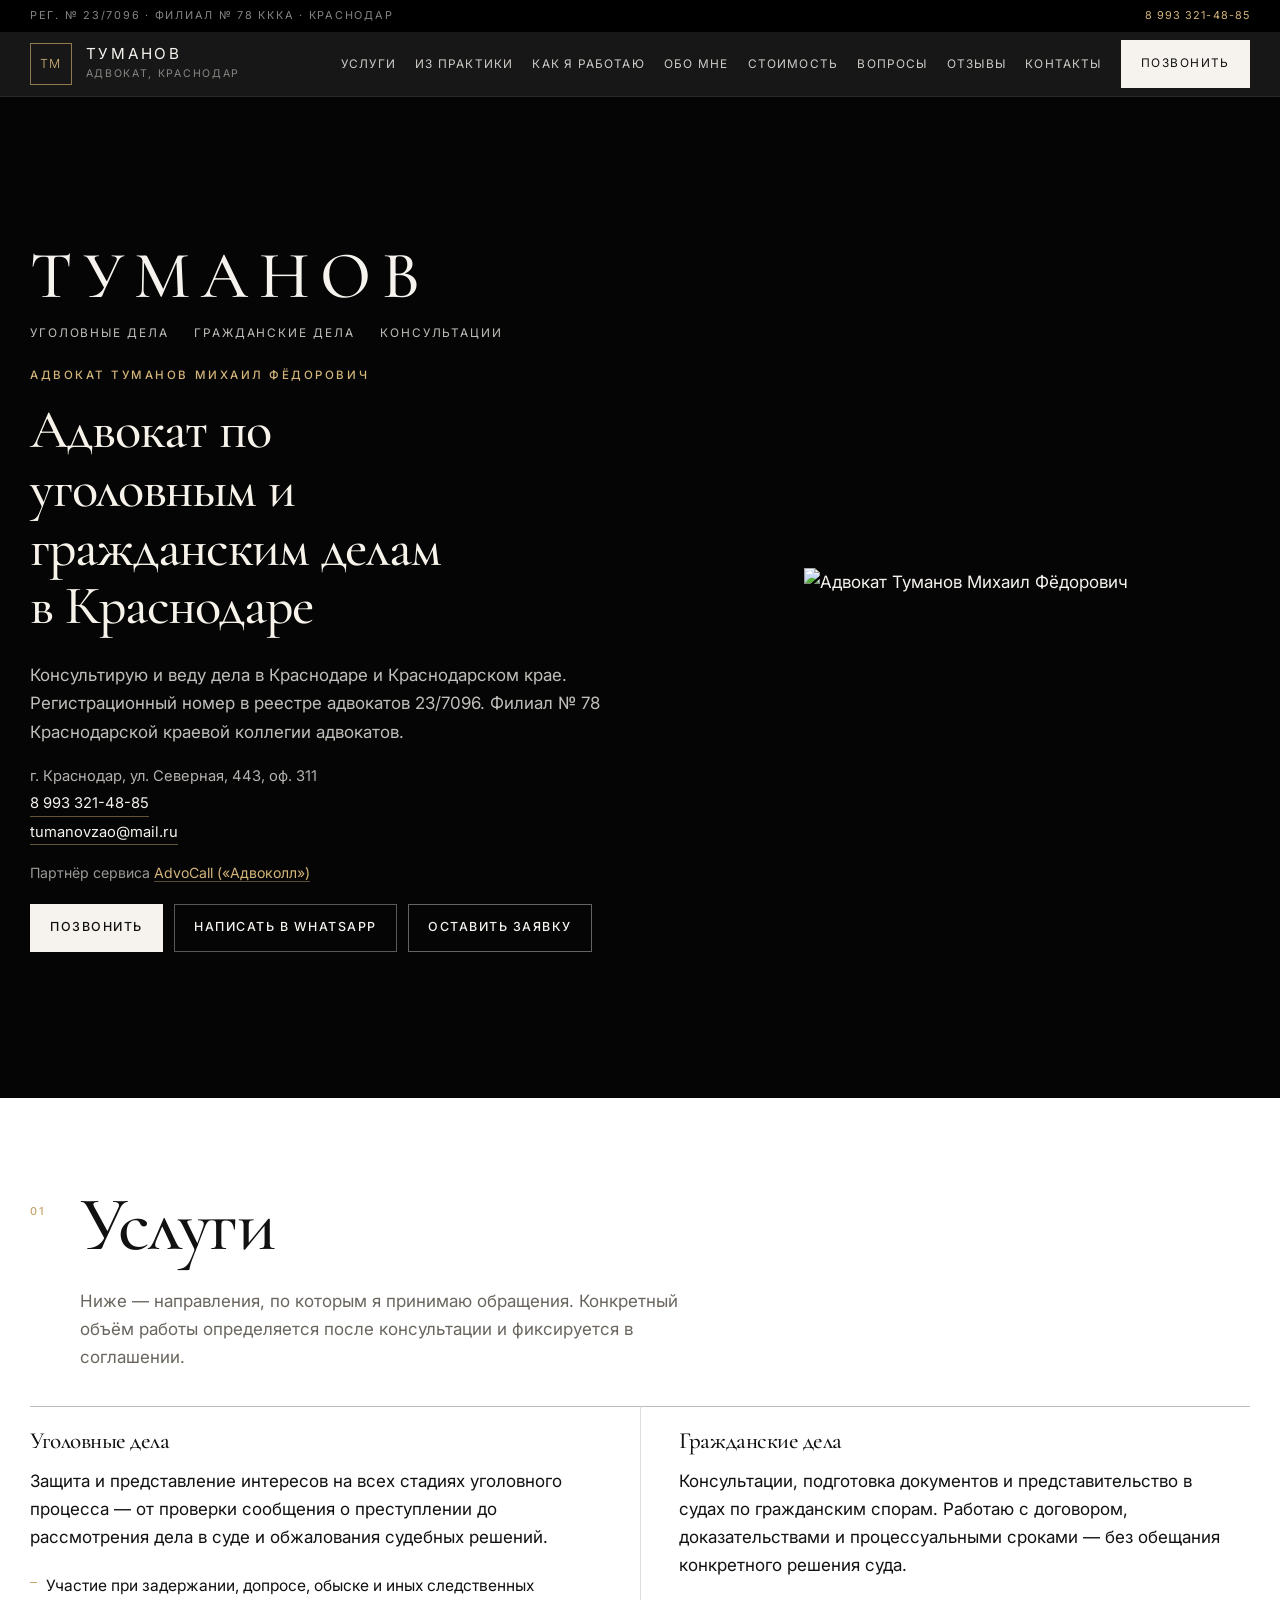
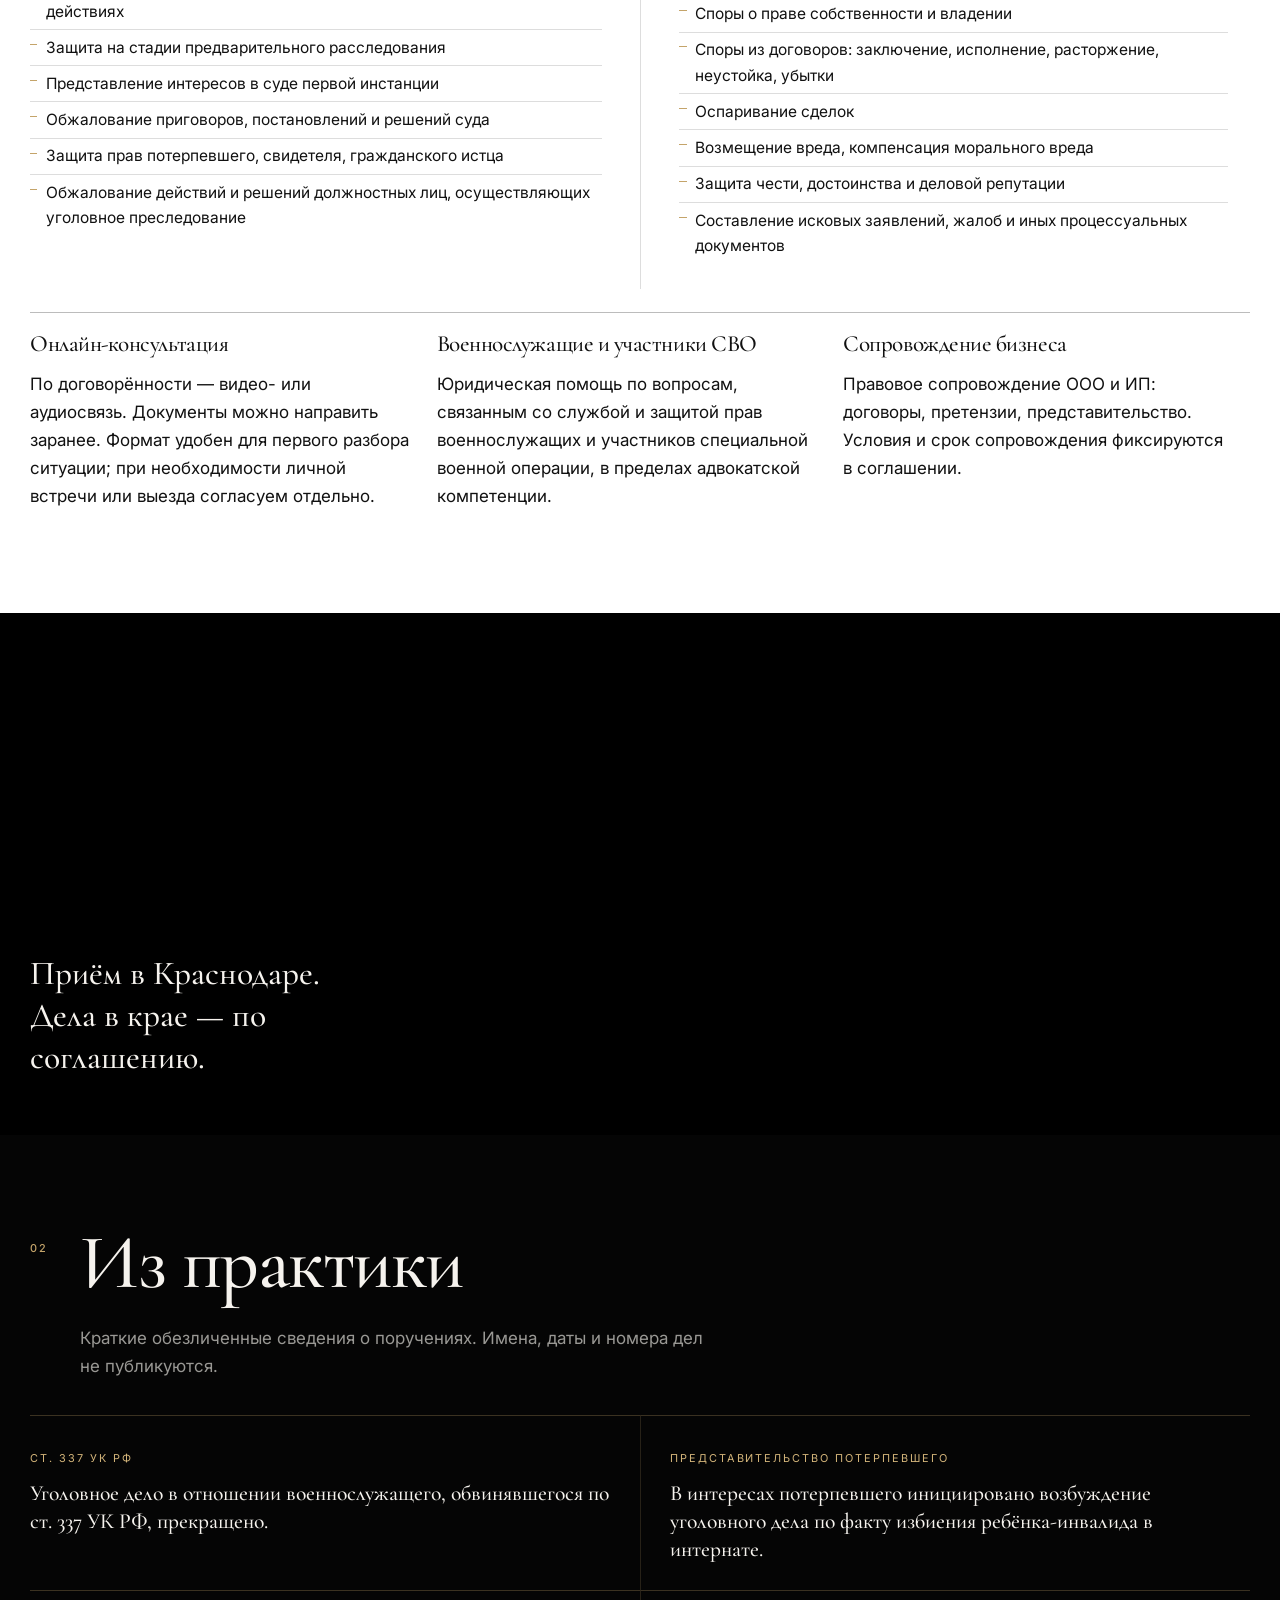
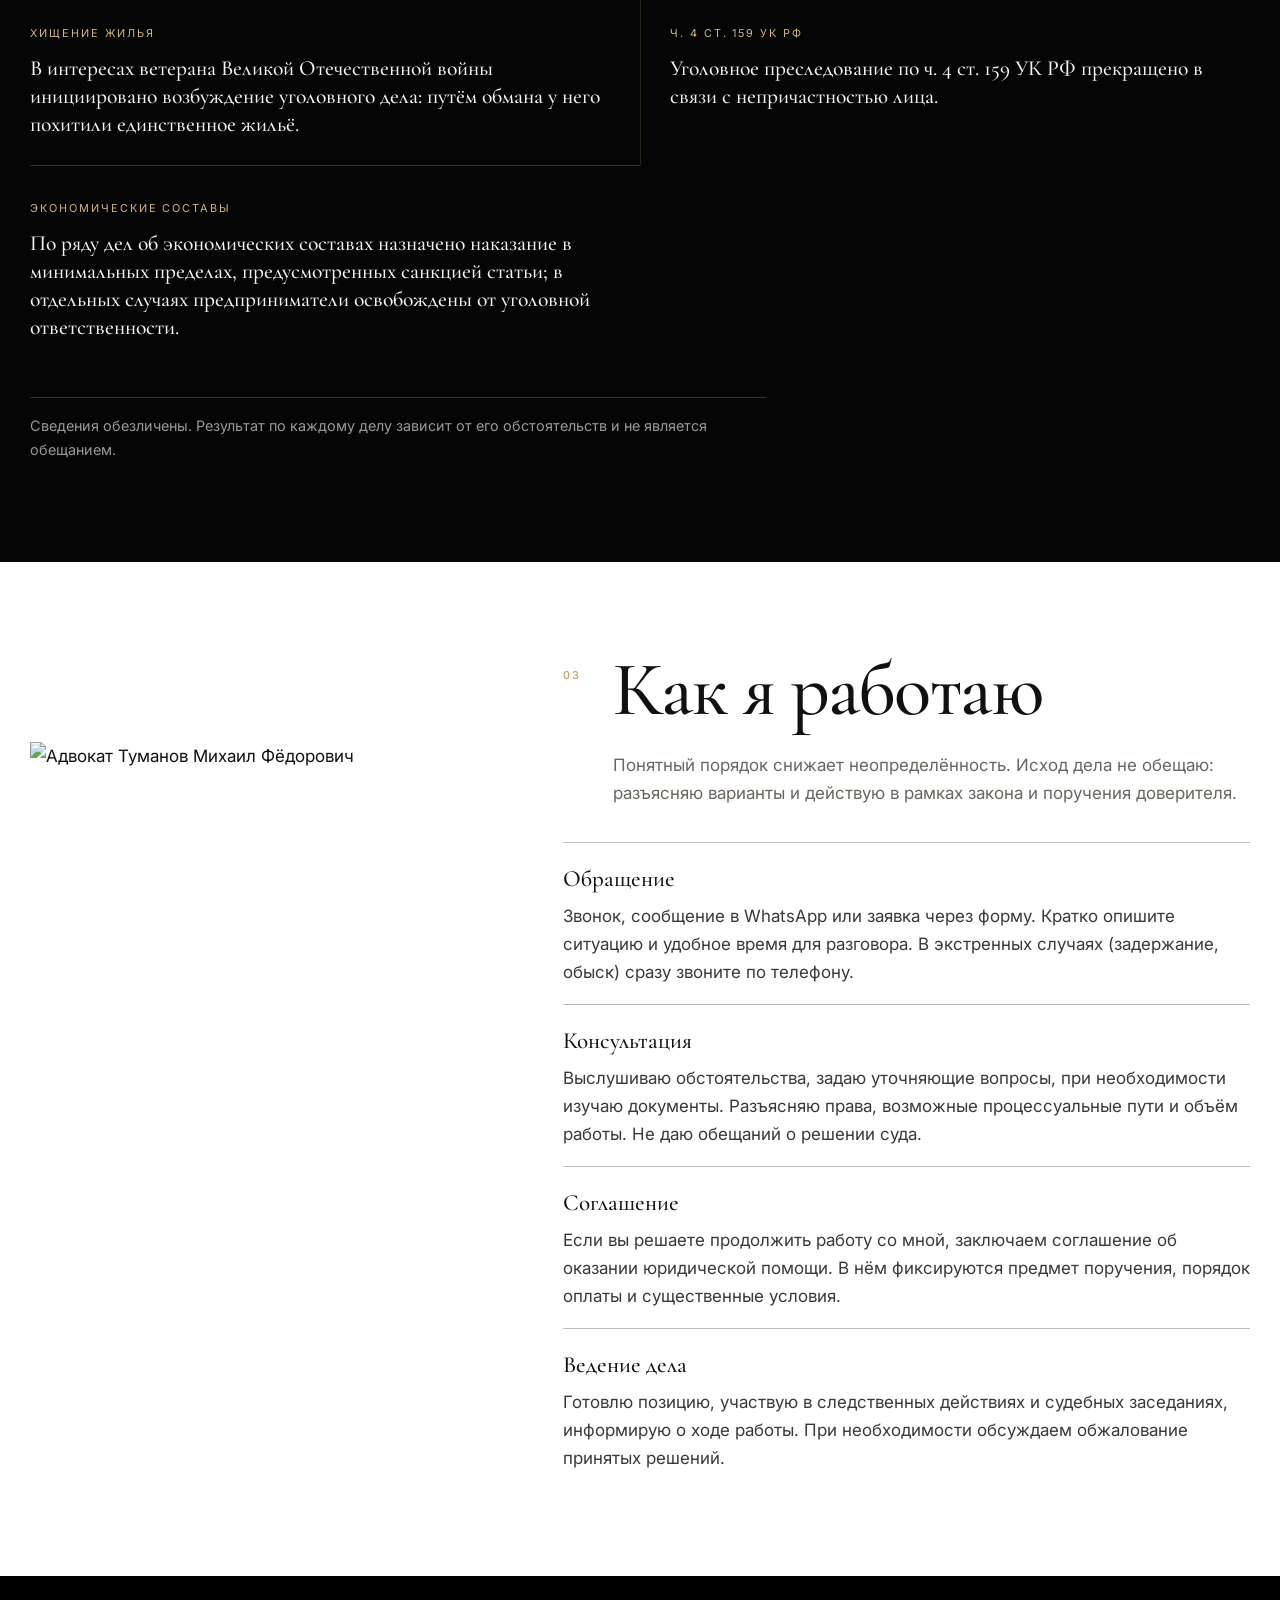
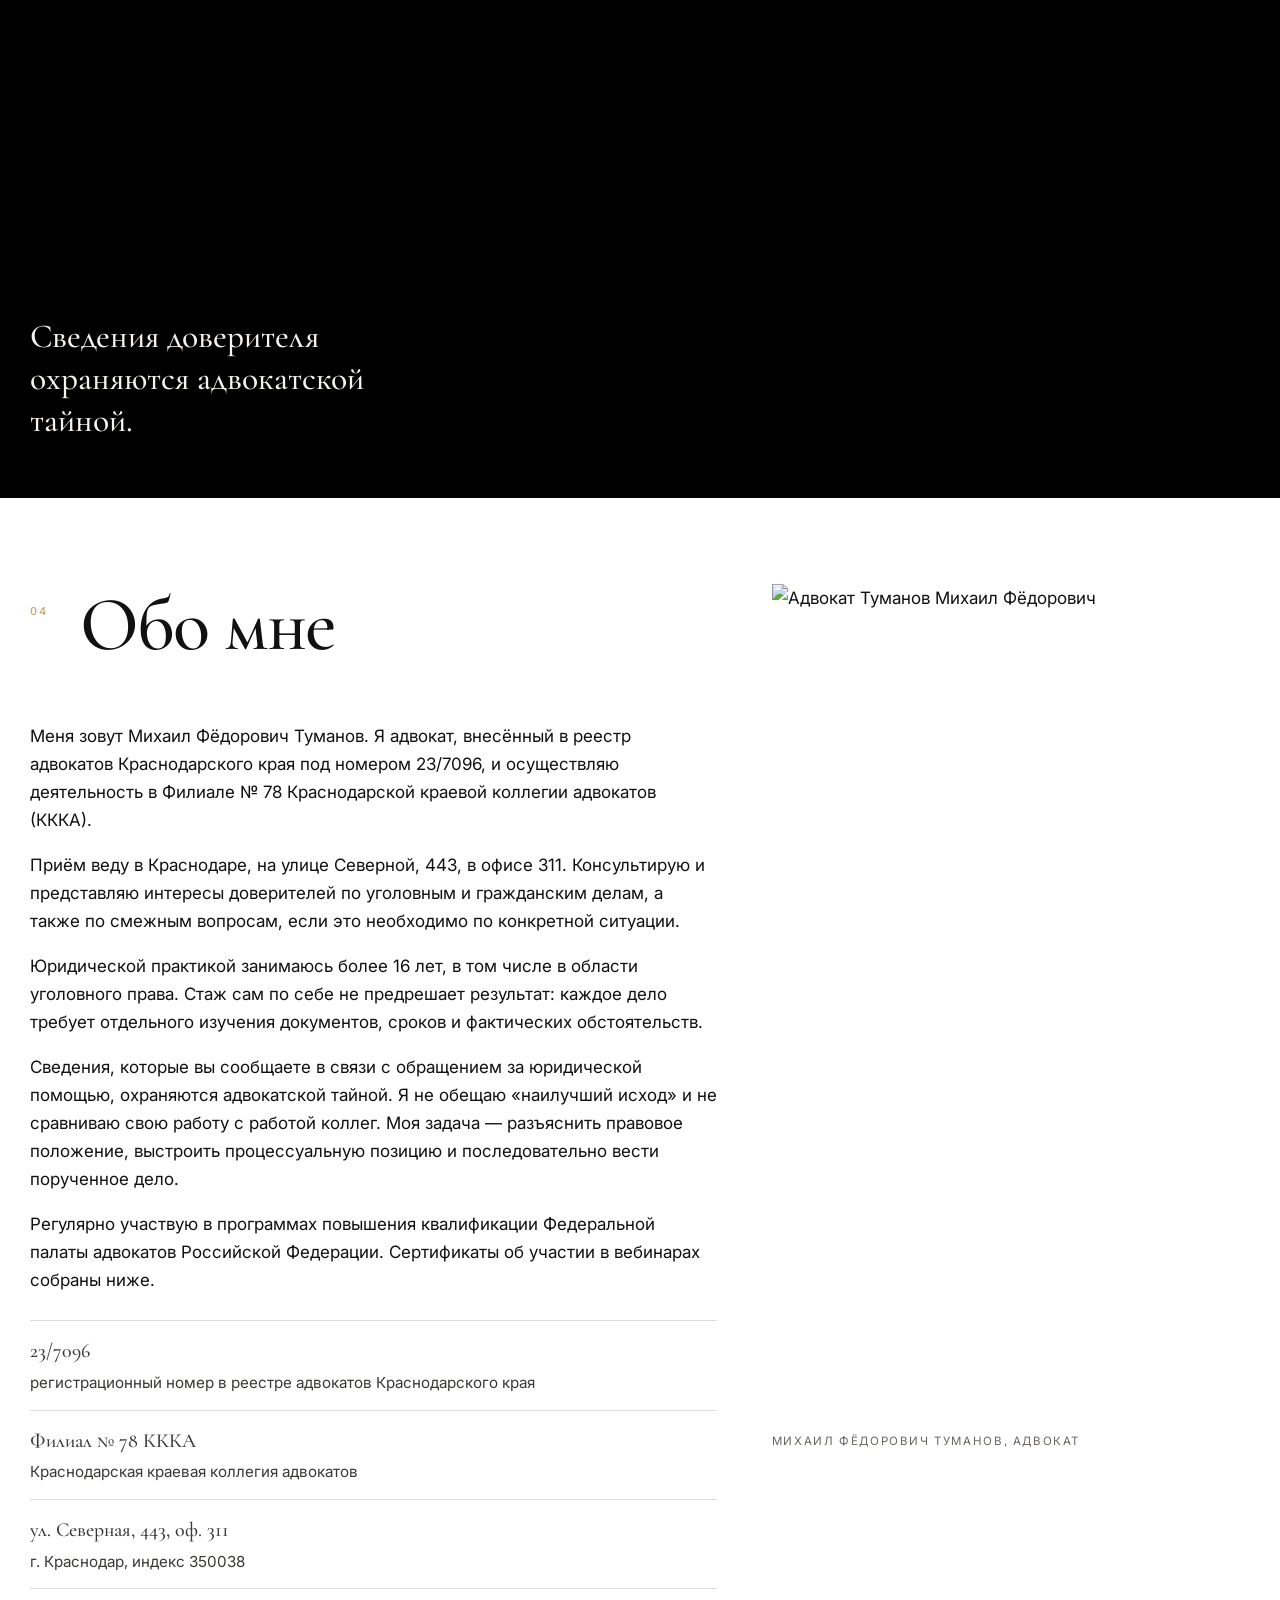
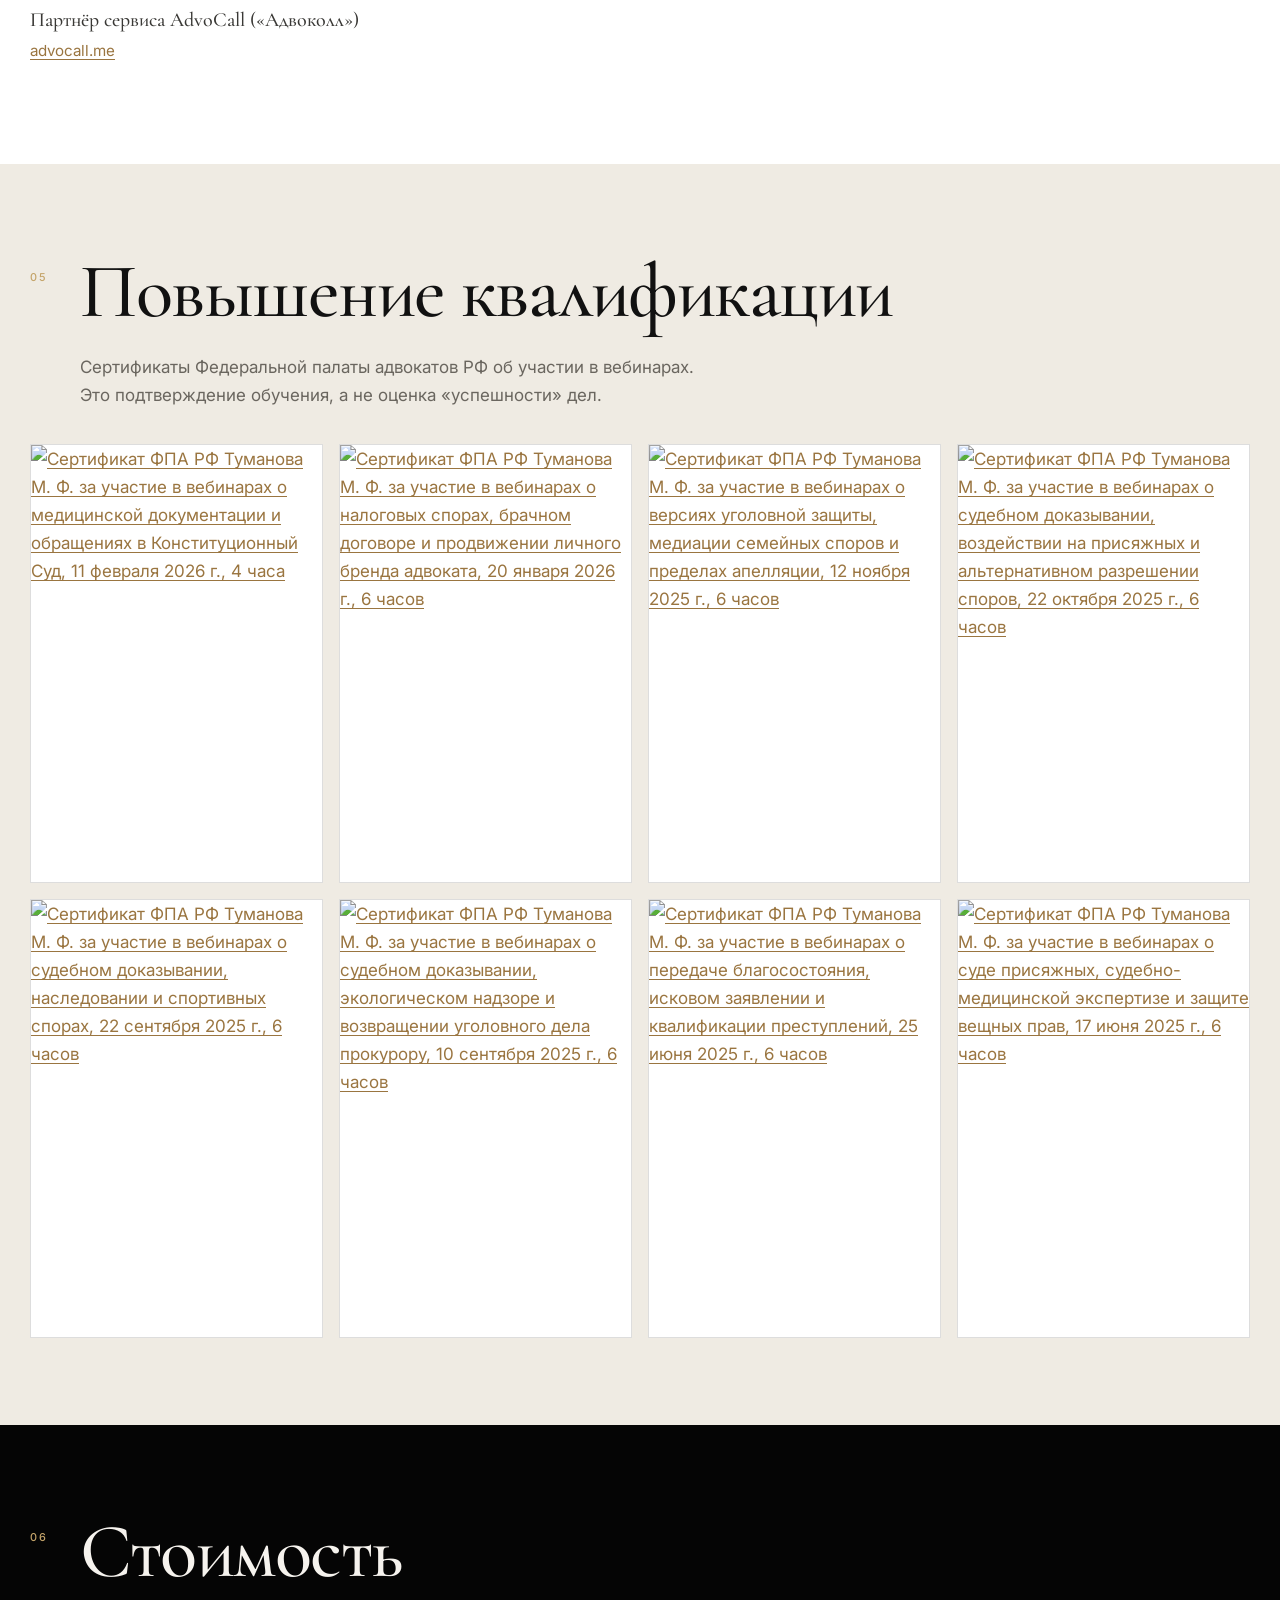
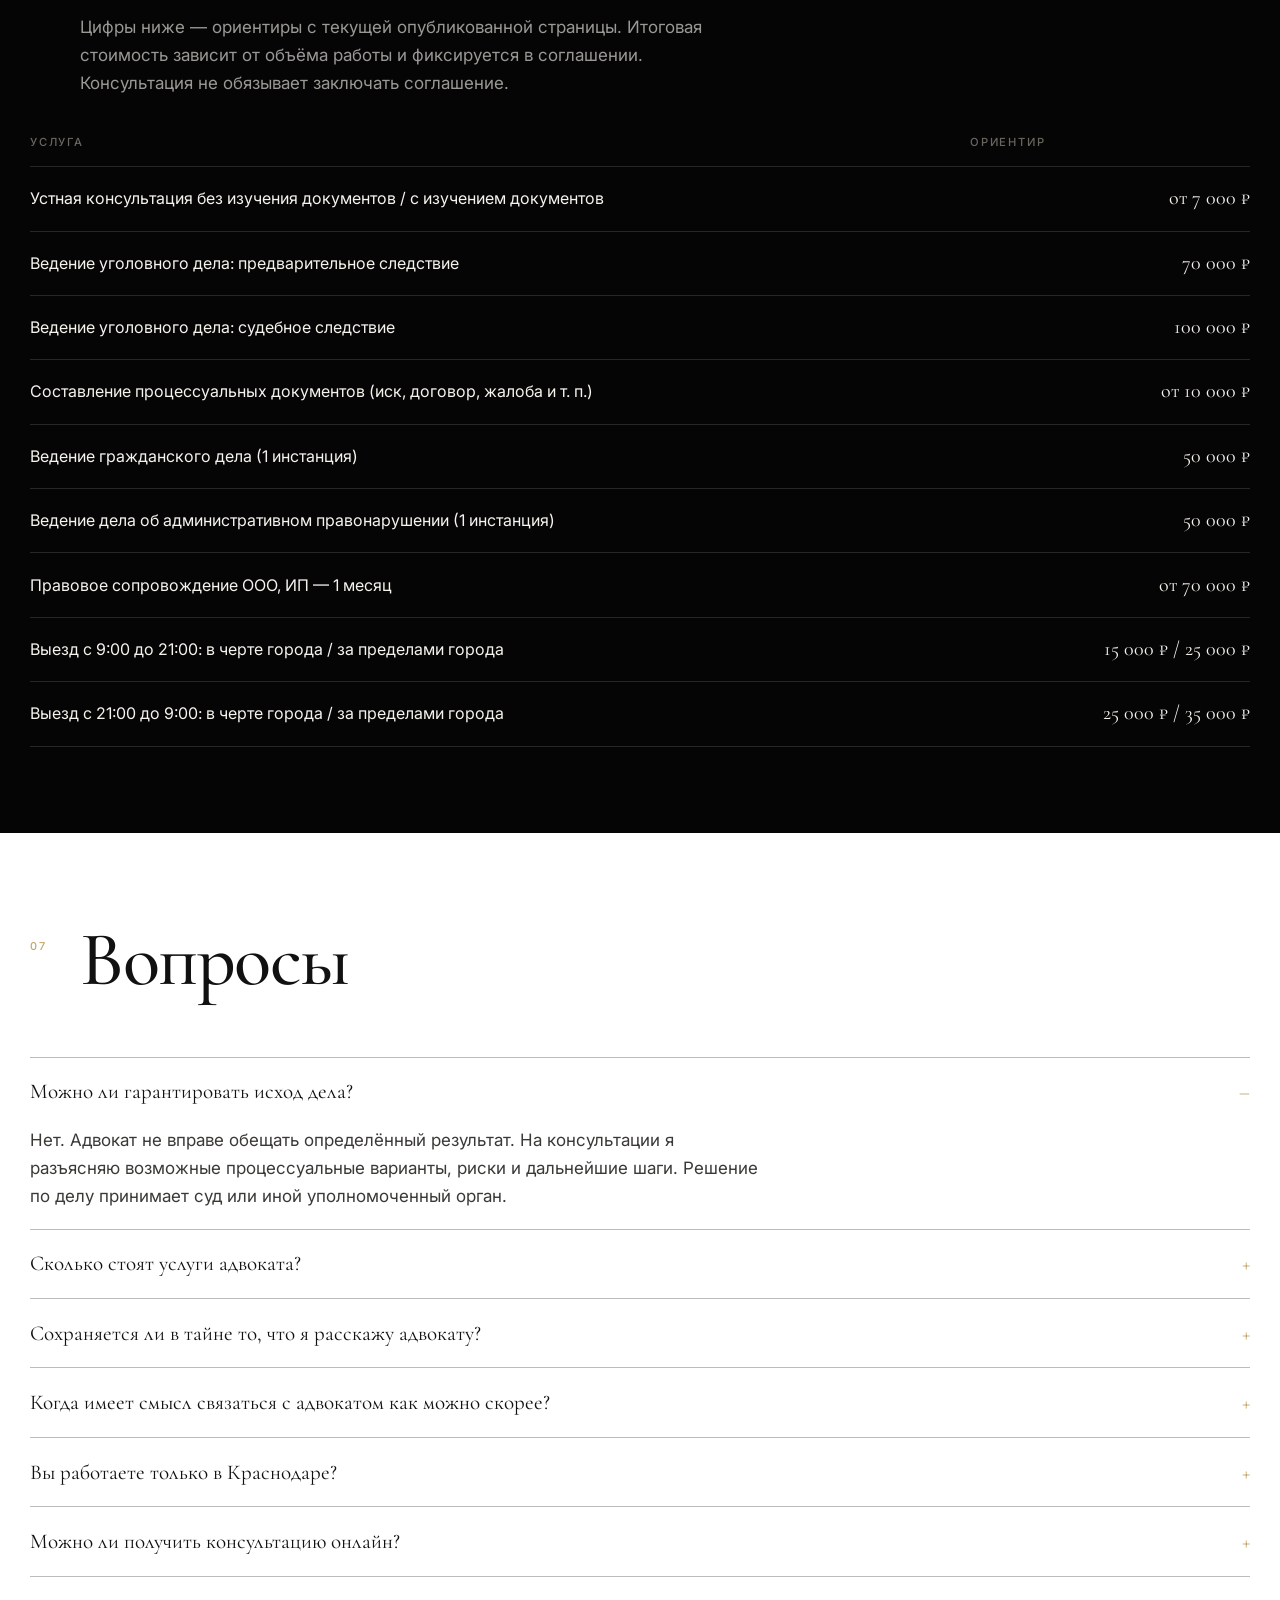
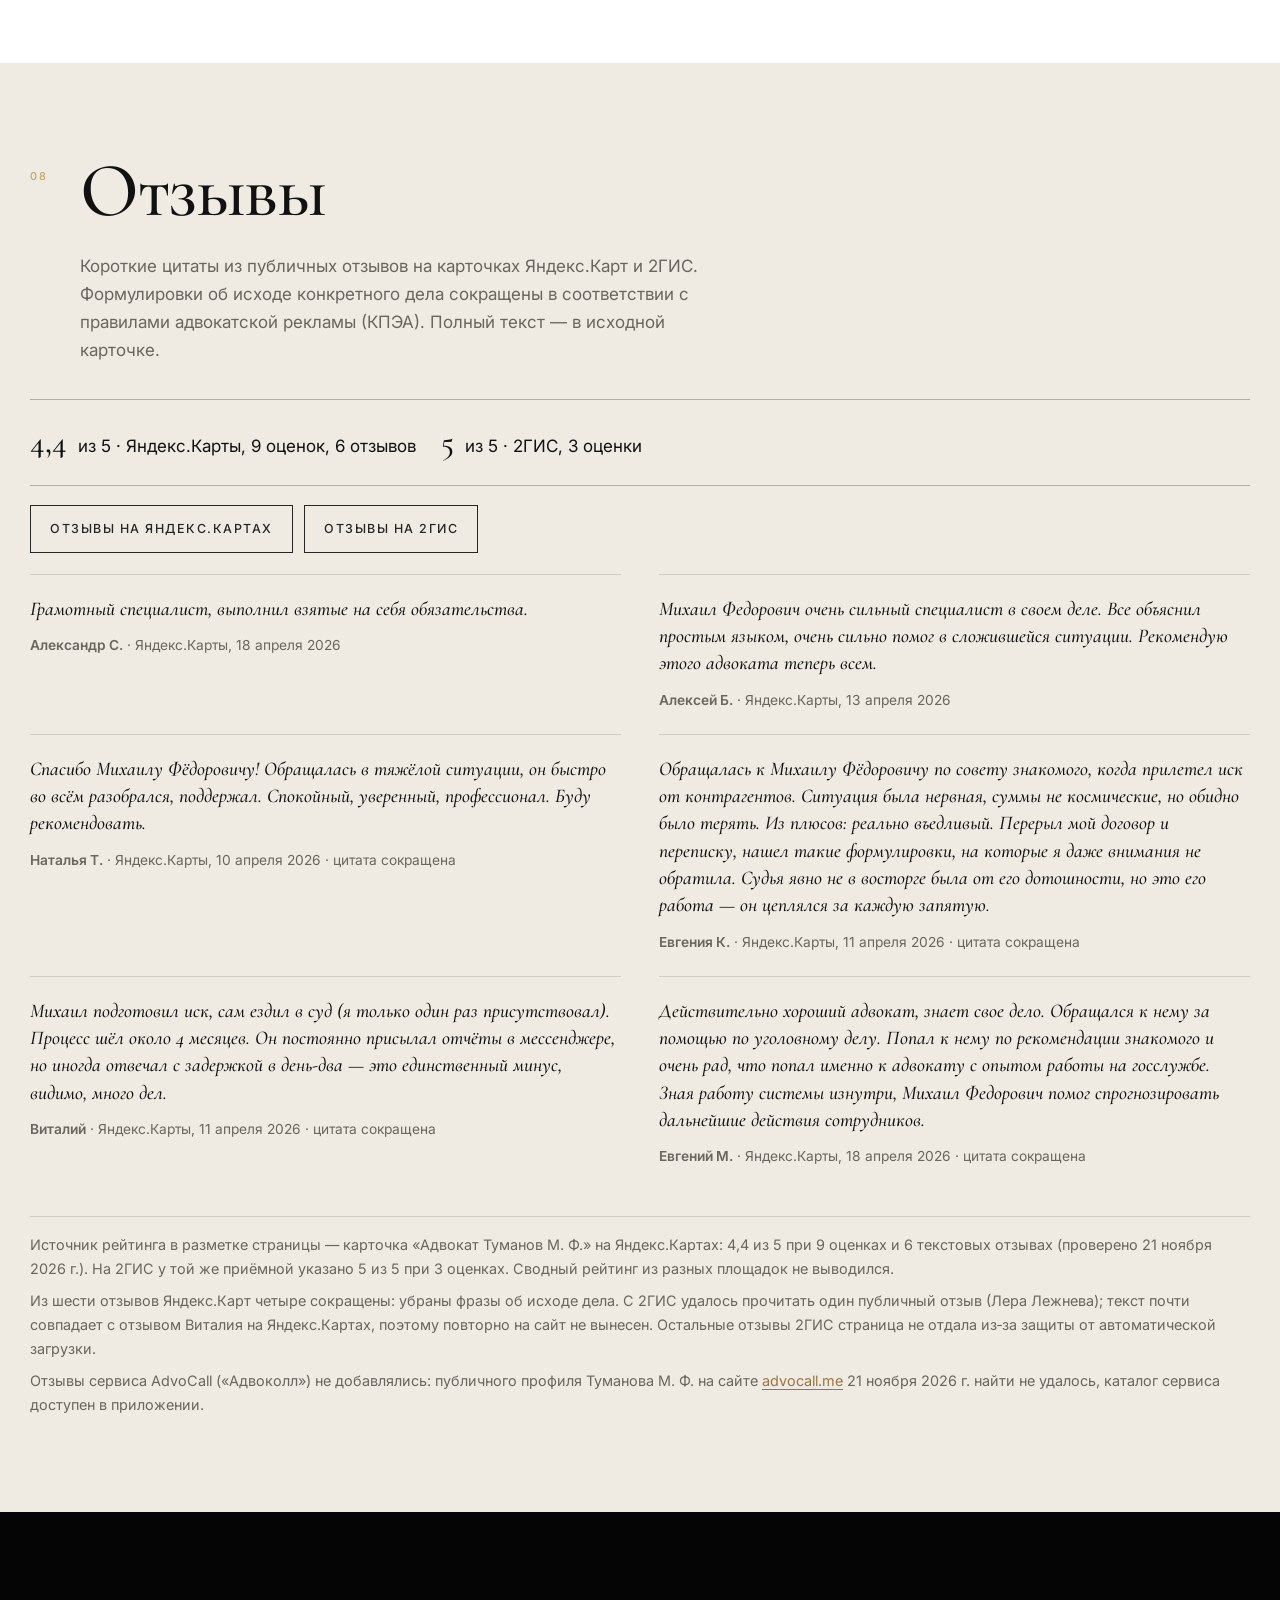
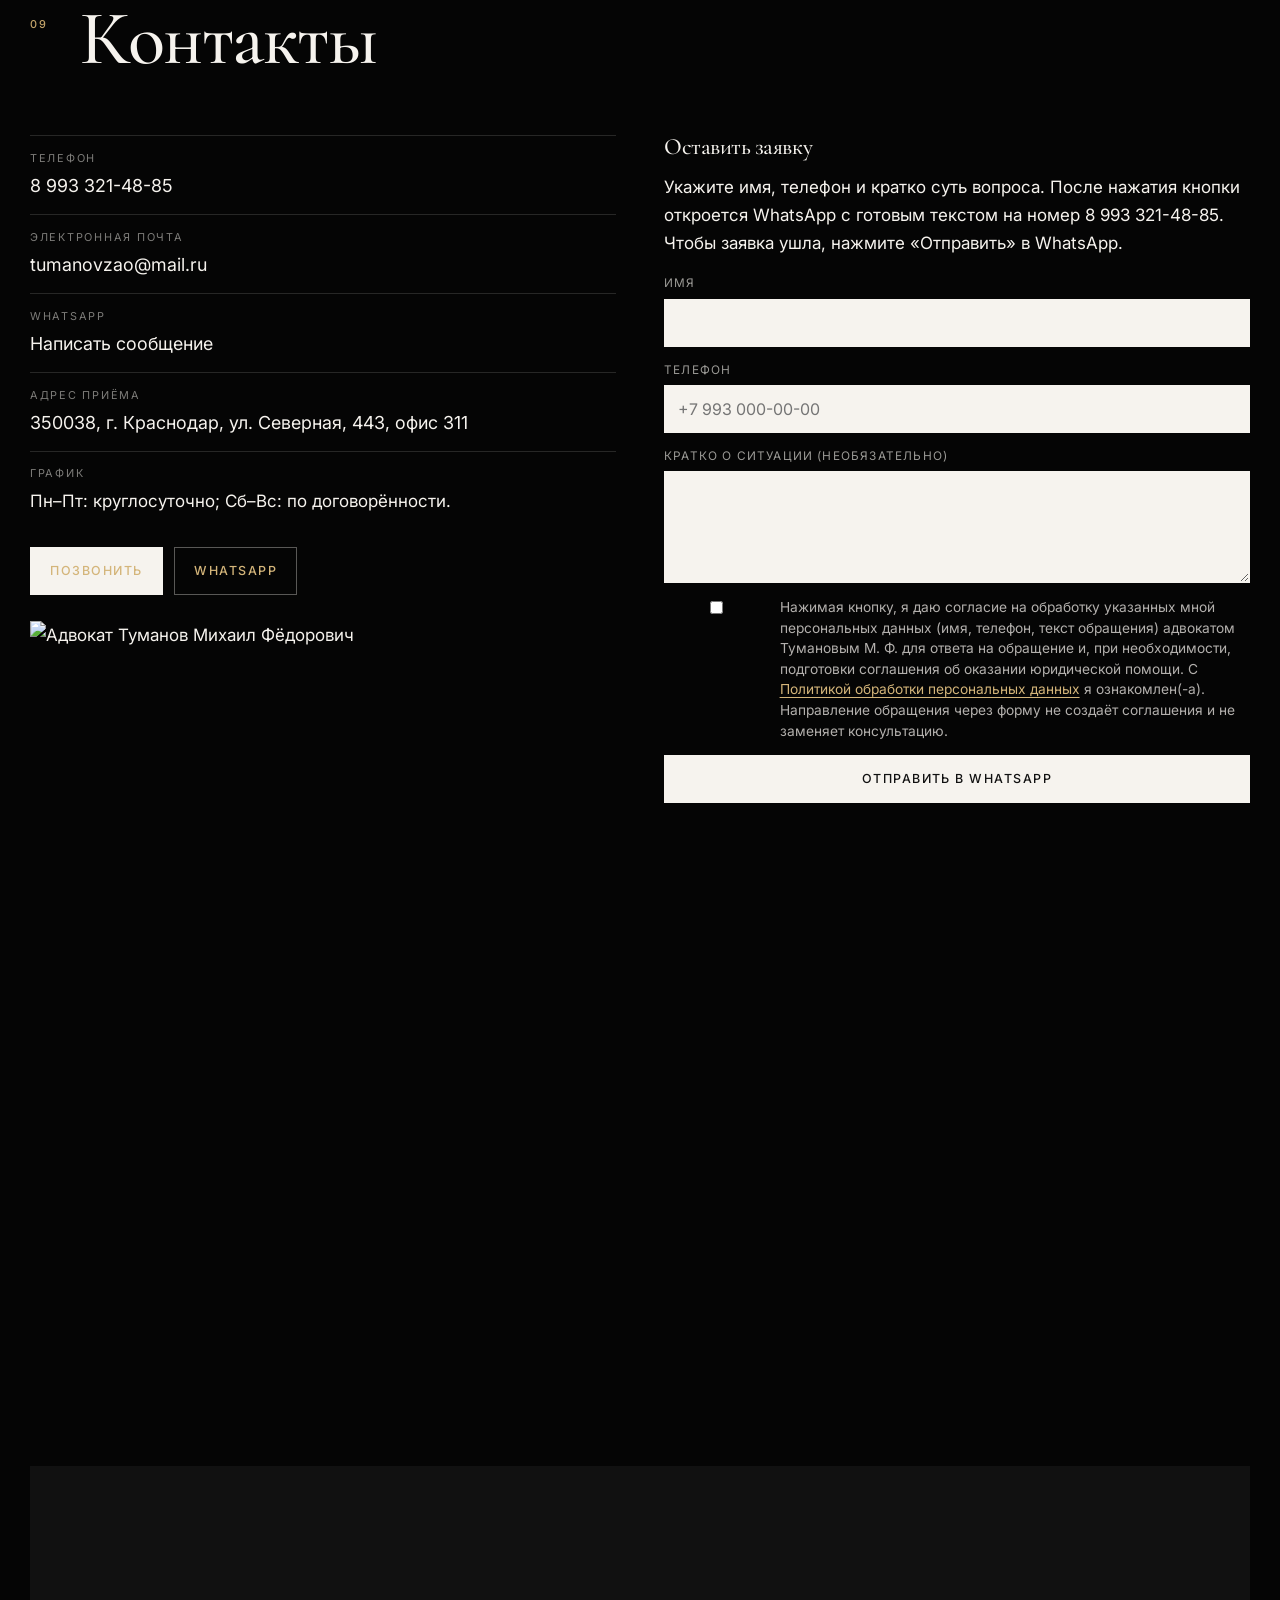
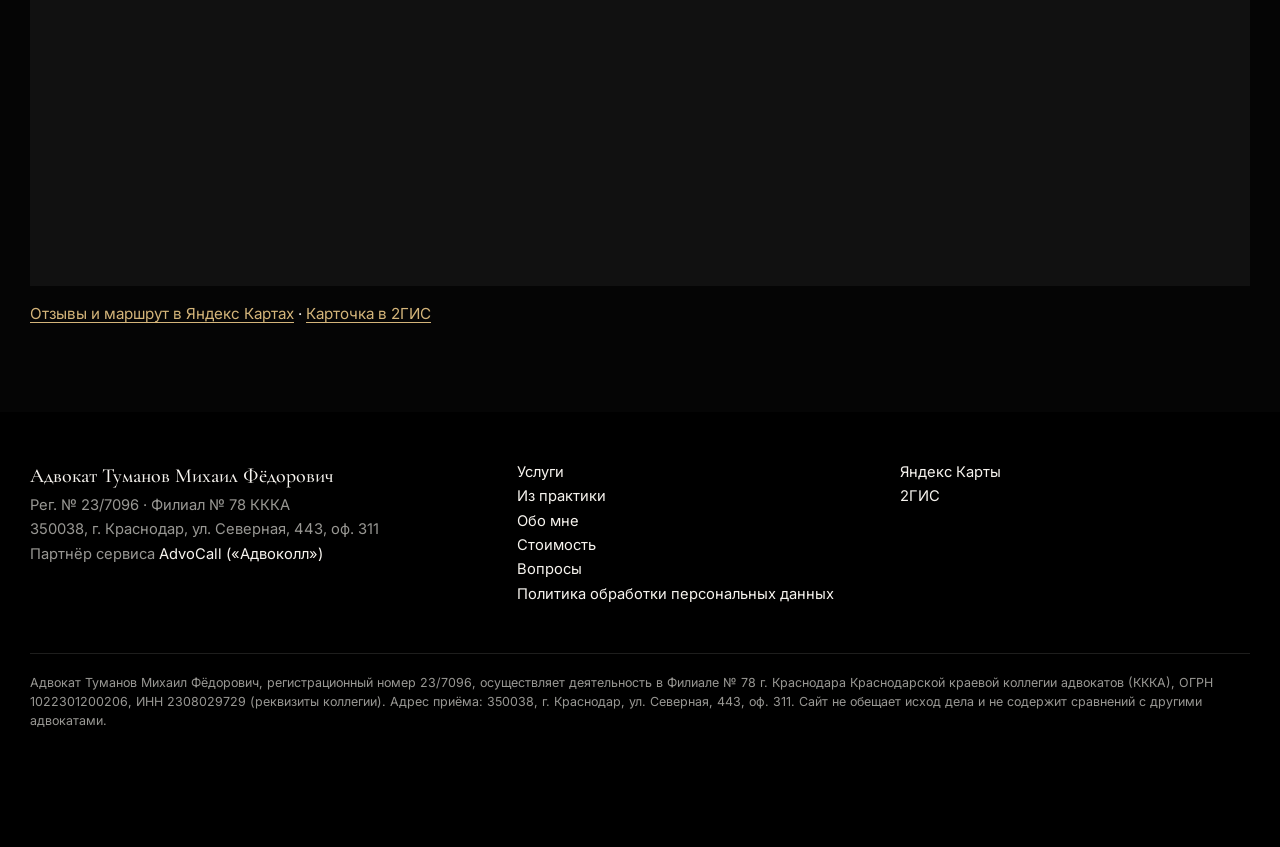
==== commit 53e851cb: "Site v4.1" ====
--- a/index.html
+++ b/index.html
@@ -13,19 +13,24 @@
   <meta property="og:title" content="Адвокат по уголовным делам в Краснодаре — Туманов Михаил Фёдорович">
   <meta property="og:description" content="Адвокат Туманов Михаил Фёдорович (рег. № 23/7096, Филиал № 78 КККА). Консультации и ведение уголовных и гражданских дел в Краснодаре. ул. Северная, 443, оф. 311. Тел. 8 993 321-48-85.">
   <meta property="og:url" content="https://tumanov-advokat.ru/">
-  <meta property="og:image" content="https://tumanov-advokat.ru/og-cover.jpg">
+  <meta property="og:image" content="https://tumanov-advokat.ru/img/og-cover.jpg">
   <meta property="og:image:width" content="1200">
   <meta property="og:image:height" content="630">
   <meta property="og:image:alt" content="Адвокат Туманов Михаил Фёдорович, Краснодар, ул. Северная, 443, офис 311">
   <meta name="twitter:card" content="summary_large_image">
   <meta name="twitter:title" content="Адвокат по уголовным делам в Краснодаре — Туманов Михаил Фёдорович">
   <meta name="twitter:description" content="Адвокат Туманов Михаил Фёдорович (рег. № 23/7096, Филиал № 78 КККА). Консультации и ведение уголовных и гражданских дел в Краснодаре. ул. Северная, 443, оф. 311. Тел. 8 993 321-48-85.">
-  <meta name="twitter:image" content="https://tumanov-advokat.ru/og-cover.jpg">
-  <link rel="icon" type="image/png" sizes="32x32" href="favicon-32.png">
-  <link rel="apple-touch-icon" sizes="180x180" href="favicon-180.png">
+  <meta name="twitter:image" content="https://tumanov-advokat.ru/img/og-cover.jpg">
+  <link rel="icon" type="image/png" sizes="32x32" href="img/favicon-32.png">
+  <link rel="apple-touch-icon" sizes="180x180" href="img/favicon-180.png">
   <link rel="preconnect" href="https://fonts.googleapis.com">
   <link rel="preconnect" href="https://fonts.gstatic.com" crossorigin>
-  <link href="https://fonts.googleapis.com/css2?family=Cormorant+Garamond:ital,wght@0,500;0,600;1,500;1,600&amp;family=Inter:wght@400;500;600&amp;display=swap" rel="stylesheet">
+  <link href="https://fonts.googleapis.com/css2?family=Cormorant+Garamond:ital,wght@0,400;0,500;0,600;0,700;1,500;1,600&amp;family=Inter:wght@400;500;600&amp;display=swap" rel="stylesheet">
+  <script>
+    if (window.matchMedia && !window.matchMedia('(prefers-reduced-motion: reduce)').matches) {
+      document.documentElement.classList.add('js-motion');
+    }
+  </script>
   <link rel="stylesheet" href="styles.css">
   <script type="application/ld+json">
 {
@@ -37,7 +42,7 @@
       "name": "Туманов Михаил Фёдорович",
       "jobTitle": "Адвокат",
       "url": "https://tumanov-advokat.ru/",
-      "image": "https://tumanov-advokat.ru/portrait-hero.webp",
+      "image": "https://tumanov-advokat.ru/img/portrait-hero.webp",
       "telephone": "+79933214885",
       "email": "tumanovzao@mail.ru",
       "address": {
@@ -71,8 +76,8 @@
       "@id": "https://tumanov-advokat.ru/#legal",
       "name": "Адвокат Туманов Михаил Фёдорович",
       "url": "https://tumanov-advokat.ru/",
-      "image": "https://tumanov-advokat.ru/og-cover.jpg",
-      "logo": "https://tumanov-advokat.ru/favicon-180.png",
+      "image": "https://tumanov-advokat.ru/img/og-cover.jpg",
+      "logo": "https://tumanov-advokat.ru/img/favicon-180.png",
       "telephone": "+79933214885",
       "email": "tumanovzao@mail.ru",
       "priceRange": "₽",
@@ -200,6 +205,7 @@
 }
   </script>
 </head>
+
 <body>
   <a class="skip" href="#main">К содержанию</a>
   <div class="topline">
@@ -212,11 +218,12 @@
     <div class="wrap site-bar">
       <a class="brand" href="index.html">
         <span class="monogram">ТМ</span>
-        <span><strong>Туманов М. Ф.</strong><span>Адвокат, Краснодар</span></span>
+        <span><strong>Туманов</strong><span>Адвокат, Краснодар</span></span>
       </a>
       <button class="nav-toggle" type="button" aria-expanded="false" aria-controls="menu" aria-label="Открыть меню"><span></span><span></span><span></span></button>
       <nav class="desk" id="menu">
         <a href="#uslugi">Услуги</a>
+        <a href="#iz-praktiki">Из практики</a>
         <a href="#kak-rabotayu">Как я работаю</a>
         <a href="#obo-mne">Обо мне</a>
         <a href="#stoimost">Стоимость</a>
@@ -230,7 +237,18 @@
 
   <main id="main">
     <section class="hero">
-      <div class="wrap">
+      <figure class="hero-photo">
+        <img src="img/portrait-hero.webp" width="864" height="1184" alt="Адвокат Туманов Михаил Фёдорович" fetchpriority="high">
+      </figure>
+      <div class="wrap">
+        <div>
+          <p class="hero-mark">Туманов</p>
+          <p class="hero-practices">
+            <a href="#ugolovnye-dela">Уголовные дела</a>
+            <a href="#grazhdanskie-dela">Гражданские дела</a>
+            <a href="#uslugi">Консультации</a>
+          </p>
+        </div>
         <div class="hero-copy">
           <p class="kicker">Адвокат Туманов Михаил Фёдорович</p>
           <h1>Адвокат по уголовным и гражданским делам в Краснодаре</h1>
@@ -243,17 +261,14 @@
           <p class="partner">Партнёр сервиса <a href="https://advocall.me/" rel="noopener noreferrer">AdvoCall («Адвоколл»)</a></p>
           <div class="cta-row">
             <a class="btn btn-primary" href="tel:+79933214885">Позвонить</a>
-            <a class="btn btn-wa" href="https://wa.me/message/ALOKZSOEIYO3E1" rel="noopener noreferrer">Написать в WhatsApp</a>
+            <a class="btn btn-wa" href="https://wa.me/79933214885" rel="noopener noreferrer">Написать в WhatsApp</a>
             <a class="btn btn-light" href="#kontakty">Оставить заявку</a>
           </div>
         </div>
-        <figure class="hero-photo">
-          <img src="portrait-hero.webp" width="768" height="1376" alt="Адвокат Туманов Михаил Фёдорович" fetchpriority="high">
-        </figure>
-      </div>
-    </section>
-
-    <section id="uslugi">
+      </div>
+    </section>
+
+    <section class="light" id="uslugi">
       <div class="wrap">
         <div class="section-head">
           <span class="num">01</span>
@@ -288,7 +303,7 @@
             </ul>
           </article>
         </div>
-        <div class="grid-3" style="margin-top:1.2rem">
+        <div class="grid-3" style="margin-top:1.4rem">
           <article class="card">
             <h3>Онлайн-консультация</h3>
             <p>По договорённости — видео- или аудиосвязь. Документы можно направить заранее. Формат удобен для первого разбора ситуации; при необходимости личной встречи или выезда согласуем отдельно.</p>
@@ -305,14 +320,55 @@
       </div>
     </section>
 
-    <section class="alt" id="kak-rabotayu">
+    <div class="band band-courthouse" role="img" aria-label="Неоклассический фасад в духе здания суда, вечернее освещение">
+      <div class="wrap">
+        <p>Приём в Краснодаре. Дела в крае — по соглашению.</p>
+      </div>
+    </div>
+
+    <section class="dark marble" id="iz-praktiki">
+      <div class="wrap">
+        <div class="section-head">
+          <span class="num">02</span>
+          <div>
+            <h2>Из практики</h2>
+            <p class="muted">Краткие обезличенные сведения о поручениях. Имена, даты и номера дел не публикуются.</p>
+          </div>
+        </div>
+        <div class="cases">
+          <article class="case">
+            <span class="case-tag">Ст. 337 УК РФ</span>
+            <p>Уголовное дело в отношении военнослужащего, обвинявшегося по ст. 337 УК РФ, прекращено.</p>
+          </article>
+          <article class="case">
+            <span class="case-tag">Представительство потерпевшего</span>
+            <p>В интересах потерпевшего инициировано возбуждение уголовного дела по факту избиения ребёнка-инвалида в интернате.</p>
+          </article>
+          <article class="case">
+            <span class="case-tag">Хищение жилья</span>
+            <p>В интересах ветерана Великой Отечественной войны инициировано возбуждение уголовного дела: путём обмана у него похитили единственное жильё.</p>
+          </article>
+          <article class="case">
+            <span class="case-tag">Ч. 4 ст. 159 УК РФ</span>
+            <p>Уголовное преследование по ч. 4 ст. 159 УК РФ прекращено в связи с непричастностью лица.</p>
+          </article>
+          <article class="case">
+            <span class="case-tag">Экономические составы</span>
+            <p>По ряду дел об экономических составах назначено наказание в минимальных пределах, предусмотренных санкцией статьи; в отдельных случаях предприниматели освобождены от уголовной ответственности.</p>
+          </article>
+        </div>
+        <p class="disclaimer">Сведения обезличены. Результат по каждому делу зависит от его обстоятельств и не является обещанием.</p>
+      </div>
+    </section>
+
+    <section class="light" id="kak-rabotayu">
       <div class="wrap work-split">
         <figure class="portrait-full">
-          <img src="portrait-full.webp" width="768" height="1344" alt="Адвокат Туманов Михаил Фёдорович" loading="lazy">
+          <img src="img/portrait-full.webp" width="864" height="1184" alt="Адвокат Туманов Михаил Фёдорович" loading="lazy">
         </figure>
         <div>
           <div class="section-head">
-            <span class="num">02</span>
+            <span class="num">03</span>
             <div>
               <h2>Как я работаю</h2>
               <p class="muted">Понятный порядок снижает неопределённость. Исход дела не обещаю: разъясняю варианты и действую в рамках закона и поручения доверителя.</p>
@@ -340,11 +396,17 @@
       </div>
     </section>
 
-    <section id="obo-mne">
+    <div class="band band-library" role="img" aria-label="Тёмный кабинет с книжными шкафами и настольной лампой">
+      <div class="wrap">
+        <p>Сведения доверителя охраняются адвокатской тайной.</p>
+      </div>
+    </div>
+
+    <section class="light" id="obo-mne">
       <div class="wrap about">
         <div>
           <div class="section-head">
-            <span class="num">03</span>
+            <span class="num">04</span>
             <h2>Обо мне</h2>
           </div>
           <p>Меня зовут Михаил Фёдорович Туманов. Я адвокат, внесённый в реестр адвокатов Краснодарского края под номером 23/7096, и осуществляю деятельность в Филиале № 78 Краснодарской краевой коллегии адвокатов (КККА).</p>
@@ -360,7 +422,7 @@
           </div>
         </div>
         <figure class="portrait">
-          <img src="portrait-about.webp" width="768" height="1344" alt="Адвокат Туманов Михаил Фёдорович" loading="lazy">
+          <img src="img/portrait-about.webp" width="768" height="1344" alt="Адвокат Туманов Михаил Фёдорович" loading="lazy">
           <figcaption>Михаил Фёдорович Туманов, адвокат</figcaption>
         </figure>
       </div>
@@ -369,29 +431,29 @@
     <section class="alt" id="kvalifikaciya">
       <div class="wrap">
         <div class="section-head">
-          <span class="num">04</span>
+          <span class="num">05</span>
           <div>
             <h2>Повышение квалификации</h2>
             <p class="muted">Сертификаты Федеральной палаты адвокатов РФ об участии в вебинарах. Это подтверждение обучения, а не оценка «успешности» дел.</p>
           </div>
         </div>
         <div class="certs">
-          <a href="cert-2026-02-11.webp" target="_blank" rel="noopener"><img src="cert-2026-02-11.webp" alt="Сертификат ФПА РФ Туманова М. Ф. за участие в вебинарах о медицинской документации и обращениях в Конституционный Суд, 11 февраля 2026 г., 4 часа" width="932" height="1400" loading="lazy"></a>
-          <a href="cert-2026-01-20.webp" target="_blank" rel="noopener"><img src="cert-2026-01-20.webp" alt="Сертификат ФПА РФ Туманова М. Ф. за участие в вебинарах о налоговых спорах, брачном договоре и продвижении личного бренда адвоката, 20 января 2026 г., 6 часов" width="932" height="1400" loading="lazy"></a>
-          <a href="cert-2025-11-12.webp" target="_blank" rel="noopener"><img src="cert-2025-11-12.webp" alt="Сертификат ФПА РФ Туманова М. Ф. за участие в вебинарах о версиях уголовной защиты, медиации семейных споров и пределах апелляции, 12 ноября 2025 г., 6 часов" width="932" height="1400" loading="lazy"></a>
-          <a href="cert-2025-10-22.webp" target="_blank" rel="noopener"><img src="cert-2025-10-22.webp" alt="Сертификат ФПА РФ Туманова М. Ф. за участие в вебинарах о судебном доказывании, воздействии на присяжных и альтернативном разрешении споров, 22 октября 2025 г., 6 часов" width="932" height="1400" loading="lazy"></a>
-          <a href="cert-2025-09-22.webp" target="_blank" rel="noopener"><img src="cert-2025-09-22.webp" alt="Сертификат ФПА РФ Туманова М. Ф. за участие в вебинарах о судебном доказывании, наследовании и спортивных спорах, 22 сентября 2025 г., 6 часов" width="932" height="1400" loading="lazy"></a>
-          <a href="cert-2025-09-10.webp" target="_blank" rel="noopener"><img src="cert-2025-09-10.webp" alt="Сертификат ФПА РФ Туманова М. Ф. за участие в вебинарах о судебном доказывании, экологическом надзоре и возвращении уголовного дела прокурору, 10 сентября 2025 г., 6 часов" width="932" height="1400" loading="lazy"></a>
-          <a href="cert-2025-06-25.webp" target="_blank" rel="noopener"><img src="cert-2025-06-25.webp" alt="Сертификат ФПА РФ Туманова М. Ф. за участие в вебинарах о передаче благосостояния, исковом заявлении и квалификации преступлений, 25 июня 2025 г., 6 часов" width="932" height="1400" loading="lazy"></a>
-          <a href="cert-2025-06-17.webp" target="_blank" rel="noopener"><img src="cert-2025-06-17.webp" alt="Сертификат ФПА РФ Туманова М. Ф. за участие в вебинарах о суде присяжных, судебно-медицинской экспертизе и защите вещных прав, 17 июня 2025 г., 6 часов" width="932" height="1400" loading="lazy"></a>
-        </div>
-      </div>
-    </section>
-
-    <section id="stoimost">
+          <a href="img/cert-2026-02-11.webp" target="_blank" rel="noopener"><img src="img/cert-2026-02-11.webp" alt="Сертификат ФПА РФ Туманова М. Ф. за участие в вебинарах о медицинской документации и обращениях в Конституционный Суд, 11 февраля 2026 г., 4 часа" width="932" height="1400" loading="lazy"></a>
+          <a href="img/cert-2026-01-20.webp" target="_blank" rel="noopener"><img src="img/cert-2026-01-20.webp" alt="Сертификат ФПА РФ Туманова М. Ф. за участие в вебинарах о налоговых спорах, брачном договоре и продвижении личного бренда адвоката, 20 января 2026 г., 6 часов" width="932" height="1400" loading="lazy"></a>
+          <a href="img/cert-2025-11-12.webp" target="_blank" rel="noopener"><img src="img/cert-2025-11-12.webp" alt="Сертификат ФПА РФ Туманова М. Ф. за участие в вебинарах о версиях уголовной защиты, медиации семейных споров и пределах апелляции, 12 ноября 2025 г., 6 часов" width="932" height="1400" loading="lazy"></a>
+          <a href="img/cert-2025-10-22.webp" target="_blank" rel="noopener"><img src="img/cert-2025-10-22.webp" alt="Сертификат ФПА РФ Туманова М. Ф. за участие в вебинарах о судебном доказывании, воздействии на присяжных и альтернативном разрешении споров, 22 октября 2025 г., 6 часов" width="932" height="1400" loading="lazy"></a>
+          <a href="img/cert-2025-09-22.webp" target="_blank" rel="noopener"><img src="img/cert-2025-09-22.webp" alt="Сертификат ФПА РФ Туманова М. Ф. за участие в вебинарах о судебном доказывании, наследовании и спортивных спорах, 22 сентября 2025 г., 6 часов" width="932" height="1400" loading="lazy"></a>
+          <a href="img/cert-2025-09-10.webp" target="_blank" rel="noopener"><img src="img/cert-2025-09-10.webp" alt="Сертификат ФПА РФ Туманова М. Ф. за участие в вебинарах о судебном доказывании, экологическом надзоре и возвращении уголовного дела прокурору, 10 сентября 2025 г., 6 часов" width="932" height="1400" loading="lazy"></a>
+          <a href="img/cert-2025-06-25.webp" target="_blank" rel="noopener"><img src="img/cert-2025-06-25.webp" alt="Сертификат ФПА РФ Туманова М. Ф. за участие в вебинарах о передаче благосостояния, исковом заявлении и квалификации преступлений, 25 июня 2025 г., 6 часов" width="932" height="1400" loading="lazy"></a>
+          <a href="img/cert-2025-06-17.webp" target="_blank" rel="noopener"><img src="img/cert-2025-06-17.webp" alt="Сертификат ФПА РФ Туманова М. Ф. за участие в вебинарах о суде присяжных, судебно-медицинской экспертизе и защите вещных прав, 17 июня 2025 г., 6 часов" width="932" height="1400" loading="lazy"></a>
+        </div>
+      </div>
+    </section>
+
+    <section class="dark" id="stoimost">
       <div class="wrap">
         <div class="section-head">
-          <span class="num">05</span>
+          <span class="num">06</span>
           <div>
             <h2>Стоимость</h2>
             <p class="muted">Цифры ниже — ориентиры с текущей опубликованной страницы. Итоговая стоимость зависит от объёма работы и фиксируется в соглашении. Консультация не обязывает заключать соглашение.</p>
@@ -418,10 +480,10 @@
       </div>
     </section>
 
-    <section class="alt" id="faq">
+    <section class="light" id="faq">
       <div class="wrap">
         <div class="section-head">
-          <span class="num">06</span>
+          <span class="num">07</span>
           <h2>Вопросы</h2>
         </div>
         <details class="faq" open>
@@ -451,10 +513,10 @@
       </div>
     </section>
 
-    <section id="otzyvy">
+    <section class="alt" id="otzyvy">
       <div class="wrap">
         <div class="section-head">
-          <span class="num">07</span>
+          <span class="num">08</span>
           <div>
             <h2>Отзывы</h2>
             <p class="muted">Короткие цитаты из публичных отзывов на карточках Яндекс.Карт и 2ГИС. Формулировки об исходе конкретного дела сокращены в соответствии с правилами адвокатской рекламы (КПЭА). Полный текст — в исходной карточке.</p>
@@ -466,7 +528,7 @@
         </div>
         <p class="cta-row" style="margin:0 0 1.3rem">
           <a class="btn btn-ghost" href="https://yandex.ru/maps/org/advokat_tumanov_m_f_/73334328233/reviews/" rel="noopener noreferrer">Отзывы на Яндекс.Картах</a>
-          <a class="btn btn-ghost" href="https://2gis.ru/krasnodar/firm/70000001097403559/tab/reviews" rel="noopener noreferrer">Карточка 2ГИС</a>
+          <a class="btn btn-ghost" href="https://2gis.ru/krasnodar/firm/70000001097403559/tab/reviews" rel="noopener noreferrer">Отзывы на 2ГИС</a>
         </p>
         <div class="reviews">
           <article class="quote">
@@ -505,7 +567,7 @@
     <section class="dark" id="kontakty">
       <div class="wrap">
         <div class="section-head">
-          <span class="num">08</span>
+          <span class="num">09</span>
           <h2>Контакты</h2>
         </div>
         <div class="contact-grid">
@@ -513,21 +575,21 @@
             <ul class="contact-list">
               <li><span>Телефон</span><a href="tel:+79933214885">8 993 321-48-85</a></li>
               <li><span>Электронная почта</span><a href="mailto:tumanovzao@mail.ru">tumanovzao@mail.ru</a></li>
-              <li><span>WhatsApp</span><a href="https://wa.me/message/ALOKZSOEIYO3E1" rel="noopener noreferrer">Написать сообщение</a></li>
+              <li><span>WhatsApp</span><a href="https://wa.me/79933214885" rel="noopener noreferrer">Написать сообщение</a></li>
               <li><span>Адрес приёма</span><a href="https://yandex.ru/maps/org/advokat_tumanov_m_f_/73334328233/" rel="noopener noreferrer">350038, г. Краснодар, ул. Северная, 443, офис 311</a></li>
               <li><span>График</span>Пн–Пт: круглосуточно; Сб–Вс: по договорённости.</li>
             </ul>
             <div class="cta-row">
               <a class="btn btn-primary" href="tel:+79933214885">Позвонить</a>
-              <a class="btn btn-wa" href="https://wa.me/message/ALOKZSOEIYO3E1" rel="noopener noreferrer">WhatsApp</a>
+              <a class="btn btn-wa" href="https://wa.me/79933214885" rel="noopener noreferrer">WhatsApp</a>
             </div>
             <figure class="office-shot">
-              <img src="portrait-office.webp" width="840" height="1152" alt="Адвокат Туманов Михаил Фёдорович" loading="lazy">
+              <img src="img/portrait-office.webp" width="840" height="1152" alt="Адвокат Туманов Михаил Фёдорович" loading="lazy">
             </figure>
           </div>
           <div>
             <h3>Оставить заявку</h3>
-            <p>Напишите имя, телефон и кратко суть вопроса. Это черновик сайта: в конструкторе Т-Банка форма будет отправлять заявку. Сейчас удобнее позвонить или написать в WhatsApp.</p>
+            <p>Укажите имя, телефон и кратко суть вопроса. После нажатия кнопки откроется WhatsApp с готовым текстом на номер 8 993 321-48-85. Чтобы заявка ушла, нажмите «Отправить» в WhatsApp.</p>
             <form class="lead-form" id="lead-form" novalidate>
               <label class="field">Имя
                 <input type="text" name="name" id="f-name" autocomplete="name" required>
@@ -542,10 +604,18 @@
                 <input type="checkbox" name="agree" id="f-agree" required>
                 <span>Нажимая кнопку, я даю согласие на обработку указанных мной персональных данных (имя, телефон, текст обращения) адвокатом Тумановым М. Ф. для ответа на обращение и, при необходимости, подготовки соглашения об оказании юридической помощи. С <a href="policy.html">Политикой обработки персональных данных</a> я ознакомлен(-а). Направление обращения через форму не создаёт соглашения и не заменяет консультацию.</span>
               </label>
-              <button class="btn btn-primary" type="submit">Отправить заявку</button>
+              <button class="btn btn-primary" type="submit">Отправить в WhatsApp</button>
               <p class="form-status" id="form-status" role="status"></p>
             </form>
           </div>
+        </div>
+        <div class="map-block">
+          <iframe title="Адвокат Туманов М. Ф. на Яндекс Картах: г. Краснодар, ул. Северная, 443, офис 311"
+                  src="https://yandex.ru/map-widget/v1/?ll=39.000155%2C45.036687&amp;z=17&amp;l=map&amp;ol=biz&amp;oid=73334328233"
+                  width="100%" height="420" loading="lazy" allowfullscreen="true"
+                  referrerpolicy="no-referrer-when-downgrade"></iframe>
+          <p><a href="https://yandex.ru/maps/org/advokat_tumanov_m_f_/73334328233/" rel="noopener noreferrer">Отзывы и маршрут в Яндекс Картах</a>
+             · <a href="https://2gis.ru/krasnodar/firm/70000001097403559" rel="noopener noreferrer">Карточка в 2ГИС</a></p>
         </div>
       </div>
     </section>
@@ -562,13 +632,15 @@
         </div>
         <div>
           <p><a href="#uslugi">Услуги</a><br>
+          <a href="#iz-praktiki">Из практики</a><br>
           <a href="#obo-mne">Обо мне</a><br>
           <a href="#stoimost">Стоимость</a><br>
           <a href="#faq">Вопросы</a><br>
           <a href="policy.html">Политика обработки персональных данных</a></p>
         </div>
         <div>
-          <p>Черновик нового сайта, не опубликован. Подготовлен для согласования. На сайт в конструкторе Т-Банка изменения не вносились.</p>
+          <p><a href="https://yandex.ru/maps/org/advokat_tumanov_m_f_/73334328233/" rel="noopener noreferrer">Яндекс Карты</a><br>
+          <a href="https://2gis.ru/krasnodar/firm/70000001097403559" rel="noopener noreferrer">2ГИС</a></p>
         </div>
       </div>
       <p class="legal-tiny">Адвокат Туманов Михаил Фёдорович, регистрационный номер 23/7096, осуществляет деятельность в Филиале № 78 г. Краснодара Краснодарской краевой коллегии адвокатов (КККА), ОГРН 1022301200206, ИНН 2308029729 (реквизиты коллегии). Адрес приёма: 350038, г. Краснодар, ул. Северная, 443, оф. 311. Сайт не обещает исход дела и не содержит сравнений с другими адвокатами.</p>
@@ -577,7 +649,7 @@
 
   <div class="mobile-cta" aria-label="Быстрая связь">
     <a class="btn btn-primary" href="tel:+79933214885">Звонок</a>
-    <a class="btn btn-wa" href="https://wa.me/message/ALOKZSOEIYO3E1" rel="noopener noreferrer">WhatsApp</a>
+    <a class="btn btn-wa" href="https://wa.me/79933214885" rel="noopener noreferrer">WhatsApp</a>
     <a class="btn btn-light" href="#kontakty">Заявка</a>
   </div>
   <script src="script.js" defer></script>
--- a/styles.css
+++ b/styles.css
@@ -1,22 +1,22 @@
-/* Черновик v3 сайта адвоката Туманова М. Ф. / 21 ноября 2026, Europe/Tallinn. Не публиковать без согласования. */
+/* Черновик v4 сайта адвоката Туманова М. Ф. / 21 ноября 2026, Europe/Tallinn. Не публиковать без согласования. */
 :root {
-  --navy: #0c1624;
-  --navy-2: #132033;
-  --ink: #15130f;
-  --ink-soft: #3a372f;
-  --muted: #5e5a52;
-  --paper: #f4f0e8;
-  --paper-2: #ebe5d9;
+  --navy: #050505;
+  --navy-2: #111111;
+  --ink: #111111;
+  --ink-soft: #3a3936;
+  --muted: #6a665f;
+  --paper: #f6f3ee;
+  --paper-2: #efebe3;
   --card: transparent;
-  --line: rgba(21, 19, 15, .14);
-  --line-strong: rgba(21, 19, 15, .28);
-  --gold: #b08a4f;
-  --gold-2: #c9a66a;
-  --accent: #9a6f35;
-  --accent-2: #7d5728;
+  --line: rgba(17,17,17,.14);
+  --line-strong: rgba(17,17,17,.28);
+  --gold: #c4a46a;
+  --gold-2: #d4b57a;
+  --accent: #9a7540;
+  --accent-2: #7d5c2e;
   --accent-soft: #efe6d4;
-  --dark: #0c1624;
-  --dark-2: #132033;
+  --dark: #050505;
+  --dark-2: #111111;
   --ok: #1f4a34;
   --danger: #8a2e2e;
   --wa: #1f5c3a;
@@ -25,18 +25,17 @@
   --shadow-hover: none;
   --font-serif: "Cormorant Garamond", "Iwanami Mincho", "Times New Roman", serif;
   --font-sans: "Inter", "Source Sans 3", "Segoe UI", "PT Sans", sans-serif;
-  --max: 1180px;
-  --header-h: 104px;
+  --max: 1220px;
+  --header-h: 72px;
 }
 *, *::before, *::after { box-sizing: border-box; }
 html { scroll-behavior: smooth; overflow-x: hidden; }
-body { overflow-x: hidden; }
+body { overflow-x: hidden; margin: 0; }
 @media (prefers-reduced-motion: reduce) {
   html { scroll-behavior: auto; }
   *, *::before, *::after { animation: none !important; transition: none !important; }
 }
 body {
-  margin: 0;
   font-family: var(--font-sans);
   font-size: 17px;
   line-height: 1.65;
@@ -50,226 +49,279 @@
 a:hover { color: var(--accent-2); }
 :focus-visible { outline: 1px solid var(--gold); outline-offset: 3px; }
 .skip {
-  position: absolute; left: 8px; top: -48px; background: var(--navy); color: #f4f0e8;
+  position: absolute; left: 8px; top: -48px; background: #000; color: #f6f3ee;
   padding: .5rem 1rem; z-index: 100; text-decoration: none;
 }
 .skip:focus { top: 8px; }
 .wrap { width: min(var(--max), calc(100% - 2.6rem)); margin-inline: auto; }
 .kicker {
   font-size: .72rem;
+  letter-spacing: .22em;
+  text-transform: uppercase;
+  color: var(--gold);
+  font-weight: 500;
+  margin: 0 0 1rem;
+}
+h1, h2, h3, h4 {
+  font-family: var(--font-serif);
+  font-weight: 500;
+  line-height: 1.08;
+  color: inherit;
+  margin: 0 0 .55em;
+  letter-spacing: -0.02em;
+}
+h1 { font-size: clamp(2.05rem, 4.6vw, 3.4rem); }
+h2 { font-size: clamp(2.2rem, 6vw, 5.4rem); font-weight: 500; }
+h3 { font-size: 1.45rem; }
+p { margin: 0 0 1em; }
+.lead { font-size: 1.06rem; color: var(--ink-soft); max-width: 38rem; line-height: 1.7; }
+.muted { color: var(--muted); }
+.section-head { display: flex; gap: 1.15rem; align-items: flex-start; margin-bottom: 2.2rem; }
+.section-head .num {
+  font-family: var(--font-sans);
+  font-size: .68rem;
   letter-spacing: .2em;
-  text-transform: uppercase;
   color: var(--gold);
-  font-weight: 500;
-  margin: 0 0 1rem;
-}
-h1, h2, h3, h4 {
-  font-family: var(--font-serif);
-  font-weight: 500;
-  line-height: 1.12;
-  color: var(--ink);
-  margin: 0 0 .6em;
-  letter-spacing: -0.015em;
-}
-h1 { font-size: clamp(2.1rem, 4.4vw, 3.35rem); font-weight: 500; }
-h2 { font-size: clamp(1.85rem, 3.1vw, 2.75rem); }
-h3 { font-size: 1.45rem; font-weight: 500; }
-p { margin: 0 0 1em; }
-.lead { font-size: 1.08rem; color: var(--ink-soft); max-width: 38rem; line-height: 1.7; }
-.muted { color: var(--muted); }
-.section-head { display: flex; gap: 1.15rem; align-items: flex-start; margin-bottom: 2rem; }
-.section-head .num {
-  font-family: var(--font-serif);
-  font-size: 1.05rem;
+  padding-top: 1.15rem;
+  min-width: 2rem;
+  font-weight: 500;
+}
+.section-head h2 { margin-bottom: .25em; }
+.section-head p { margin-bottom: 0; max-width: 40rem; }
+
+/* Header — thin, kaloy-like */
+.topline {
+  background: #000;
+  color: rgba(246,243,238,.55);
+  font-size: .68rem;
   letter-spacing: .16em;
-  color: #8a6a32;
-  padding-top: .55rem;
-  min-width: 2.1rem;
-  font-weight: 600;
-}
-.dark .section-head .num { color: var(--gold-2); }
-.section-head h2 { margin-bottom: .35em; }
-.section-head p { margin-bottom: 0; max-width: 40rem; }
-
-/* Header */
-.topline {
-  background: var(--navy);
-  color: rgba(244, 240, 232, .62);
-  font-size: .72rem;
-  letter-spacing: .14em;
-  text-transform: uppercase;
-  border-bottom: 1px solid rgba(176, 138, 79, .28);
-}
-.topline .wrap { display: flex; justify-content: space-between; gap: 1rem; padding: .55rem 0; }
-.topline a { color: var(--gold-2); text-decoration: none; letter-spacing: .08em; white-space: nowrap; }
+  text-transform: uppercase;
+}
+.topline .wrap { display: flex; justify-content: space-between; gap: 1rem; padding: .45rem 0; }
+.topline a { color: var(--gold-2); text-decoration: none; letter-spacing: .1em; white-space: nowrap; }
 .topline a:hover { color: #fff; }
 header.site {
   position: sticky; top: 0; z-index: 40;
-  background: var(--navy);
-  color: #f4f0e8;
-  border-bottom: 1px solid rgba(244, 240, 232, .08);
-}
-.site-bar {
-  display: flex; align-items: center; justify-content: space-between;
-  gap: 1.2rem; min-height: 64px;
-}
-.brand {
-  display: flex; align-items: center; gap: .85rem;
-  text-decoration: none; color: inherit;
-}
+  background: rgba(5,5,5,.92);
+  backdrop-filter: saturate(1.1);
+  color: #f6f3ee;
+  border-bottom: 1px solid rgba(246,243,238,.08);
+}
+.site-bar { display: flex; align-items: center; justify-content: space-between; gap: 1.2rem; min-height: 64px; }
+.brand { display: flex; align-items: center; gap: .85rem; text-decoration: none; color: inherit; }
 .monogram {
-  font-family: var(--font-serif);
-  font-size: .92rem;
-  letter-spacing: .08em;
-  min-width: 40px; height: 40px;
-  padding: 0 .45rem;
+  font-family: var(--font-sans);
+  font-weight: 300;
+  font-size: .78rem;
+  letter-spacing: .14em;
+  min-width: 42px; height: 42px;
+  padding: 0 .4rem;
   display: grid; place-items: center;
-  border: 1px solid var(--gold);
+  border: 1px solid rgba(196,164,106,.7);
   color: var(--gold-2);
   background: none;
   flex: none;
 }
 .brand strong {
   display: block;
-  font-family: var(--font-serif);
-  font-weight: 500;
-  font-size: 1.28rem;
-  letter-spacing: .04em;
+  font-family: var(--font-sans);
+  font-weight: 400;
+  font-size: .95rem;
+  letter-spacing: .18em;
+  text-transform: uppercase;
   line-height: 1;
 }
 .brand span span {
   display: block;
-  margin-top: .22rem;
-  font-size: .68rem;
+  margin-top: .28rem;
+  font-size: .66rem;
   letter-spacing: .16em;
   text-transform: uppercase;
-  color: rgba(244, 240, 232, .55);
+  color: rgba(246,243,238,.5);
   font-weight: 400;
 }
-.desk { display: flex; align-items: center; gap: 1.15rem; }
+.desk { display: flex; align-items: center; gap: 1.2rem; }
 .desk a {
-  color: rgba(244, 240, 232, .82);
+  color: rgba(246,243,238,.82);
   text-decoration: none;
-  font-size: .78rem;
-  letter-spacing: .08em;
-  text-transform: uppercase;
-  font-weight: 500;
+  font-size: .74rem;
+  letter-spacing: .1em;
+  text-transform: uppercase;
+  font-weight: 400;
 }
 .desk a:hover { color: var(--gold-2); }
 header.site .desk a.btn,
 header.site .desk a.btn-primary {
-  color: var(--navy);
-  letter-spacing: .1em;
-}
-header.site .desk a.btn-primary:hover { color: var(--navy); background: var(--gold-2); border-color: var(--gold-2); }
+  color: #111;
+  letter-spacing: .12em;
+}
+header.site .desk a.btn-primary:hover { color: #111; background: var(--gold-2); border-color: var(--gold-2); }
 .nav-toggle {
   display: none; background: none; border: 0; width: 42px; height: 42px;
-  padding: 0; cursor: pointer; position: relative;
-}
-.nav-toggle span {
-  display: block; height: 1px; background: #f4f0e8; margin: 7px 8px;
-}
+  padding: 0; cursor: pointer;
+}
+.nav-toggle span { display: block; height: 1px; background: #f6f3ee; margin: 7px 8px; }
+
 .btn {
   display: inline-flex; align-items: center; justify-content: center;
-  gap: .45rem; min-height: 46px; padding: 0 1.15rem;
-  font: 500 .82rem/1 var(--font-sans);
-  letter-spacing: .1em; text-transform: uppercase;
+  gap: .45rem; min-height: 48px; padding: 0 1.2rem;
+  font: 500 .78rem/1 var(--font-sans);
+  letter-spacing: .12em; text-transform: uppercase;
   text-decoration: none; border: 1px solid transparent; cursor: pointer;
-  background: none; color: inherit; transition: background .15s ease, color .15s ease, border-color .15s ease;
-}
-.btn-primary { background: #f4f0e8; color: var(--navy); border-color: #f4f0e8; }
-.btn-primary:hover { background: var(--gold-2); border-color: var(--gold-2); color: var(--navy); }
-section:not(.hero):not(.dark) .btn-primary,
-.page-hero + main .btn-primary,
-footer .btn-primary {
-  background: var(--navy); color: #f4f0e8; border-color: var(--navy);
-}
-section:not(.hero):not(.dark) .btn-primary:hover,
-.page-hero + main .btn-primary:hover {
-  background: #071018; border-color: #071018; color: #f4f0e8;
-}
-.btn-wa { background: transparent; color: #f4f0e8; border-color: rgba(244,240,232,.35); }
-.hero .btn-wa, .dark .btn-wa, header .btn-wa { color: #f4f0e8; }
-section:not(.hero):not(.dark) .btn-wa { color: var(--wa); border-color: var(--wa); }
-.btn-wa:hover { background: var(--wa); color: #f4f0e8; border-color: var(--wa); }
-.btn-light { background: transparent; color: #f4f0e8; border-color: rgba(244,240,232,.35); }
-section:not(.hero):not(.dark) .btn-light { color: var(--ink); border-color: var(--line-strong); }
+  background: none; color: inherit;
+  transition: background .35s cubic-bezier(.22,1,.36,1), color .35s cubic-bezier(.22,1,.36,1), border-color .35s cubic-bezier(.22,1,.36,1), transform .35s cubic-bezier(.22,1,.36,1), box-shadow .35s cubic-bezier(.22,1,.36,1);
+}
+.btn-primary { background: #f6f3ee; color: #111; border-color: #f6f3ee; }
+.btn-primary:hover { background: var(--gold-2); border-color: var(--gold-2); color: #111; }
+section:not(.hero):not(.dark):not(.band) .btn-primary,
+.page-hero + main .btn-primary {
+  background: #111; color: #f6f3ee; border-color: #111;
+}
+section:not(.hero):not(.dark):not(.band) .btn-primary:hover {
+  background: #000; color: #f6f3ee;
+}
+.btn-wa { background: transparent; color: #f6f3ee; border-color: rgba(246,243,238,.35); }
+section:not(.hero):not(.dark):not(.band) .btn-wa { color: var(--wa); border-color: var(--wa); }
+.btn-wa:hover { background: var(--wa); color: #f6f3ee; border-color: var(--wa); }
+.btn-light { background: transparent; color: #f6f3ee; border-color: rgba(246,243,238,.4); }
+section:not(.hero):not(.dark):not(.band) .btn-light { color: #111; border-color: var(--line-strong); }
 .btn-light:hover { border-color: var(--gold); color: var(--gold-2); }
-.btn-ghost { background: transparent; color: var(--ink); border-color: var(--line-strong); }
-.btn-ghost:hover { border-color: var(--navy); color: var(--navy); }
-.btn-dark { background: var(--navy); color: #f4f0e8; }
-.cta-row { display: flex; flex-wrap: wrap; gap: .7rem; margin: 1.05rem 0 0; }
-
-/* Hero */
+.btn-ghost { background: transparent; color: inherit; border-color: currentColor; opacity: .9; }
+.btn-ghost:hover { border-color: var(--gold); color: var(--accent); }
+.btn-dark { background: #111; color: #f6f3ee; }
+.cta-row { display: flex; flex-wrap: wrap; gap: .7rem; margin: 1.2rem 0 0; }
+
+/* Hero — split: typography left, fuller-body portrait right. Text never overlaps the face. */
 .hero {
-  background: var(--navy);
-  color: #f4f0e8;
+  position: relative;
+  background: #050505;
+  color: #f6f3ee;
   min-height: calc(100svh - var(--header-h));
-  display: flex; align-items: stretch;
-}
+  display: grid;
+  grid-template-columns: minmax(0, 1.05fr) minmax(260px, 0.95fr);
+  align-items: stretch;
+  overflow: hidden;
+}
+.hero-photo {
+  margin: 0;
+  position: relative;
+  grid-column: 2;
+  grid-row: 1;
+  display: flex;
+  align-items: flex-end;
+  justify-content: center;
+  padding: 1.2rem 1.6rem 0 0.4rem;
+  background: #050505;
+  z-index: 0;
+  min-height: 0;
+}
+.hero-photo img {
+  width: auto;
+  height: auto;
+  max-width: 100%;
+  max-height: calc(100svh - var(--header-h) - 1.2rem);
+  object-fit: contain;
+  object-position: center bottom;
+}
+.hero-photo::after { content: none; display: none; }
 .hero .wrap {
+  position: relative; z-index: 1;
+  grid-column: 1;
+  grid-row: 1;
+  display: flex; flex-direction: column; justify-content: center;
   width: 100%;
   max-width: none;
   margin: 0;
-  display: grid;
-  grid-template-columns: minmax(0, 1.05fr) minmax(320px, 46vw);
-  gap: 0 3rem;
-  align-items: stretch;
-  min-height: inherit;
-  padding-left: max(1.3rem, calc((100% - var(--max)) / 2));
-  padding-right: 0;
-}
-.hero-copy {
-  display: flex; flex-direction: column; justify-content: center;
-  padding: 1.4rem 0 1.6rem;
-}
-.hero h1 { color: #f7f3eb; margin-bottom: .7em; max-width: 14ch; }
-.hero .lead { color: rgba(244, 240, 232, .72); }
+  padding: 2.2rem 2rem 2.4rem max(1.3rem, calc((100vw - var(--max)) / 2));
+  min-height: calc(100svh - var(--header-h));
+}
+.hero-mark {
+  font-family: var(--font-serif);
+  font-weight: 500;
+  font-size: clamp(2.35rem, 5.2vw, 4.4rem);
+  letter-spacing: 0.16em;
+  line-height: 1.05;
+  text-transform: uppercase;
+  color: #f6f3ee;
+  margin: 0 0 0.85rem;
+  pointer-events: none;
+}
+.hero-practices {
+  display: flex; flex-wrap: wrap; gap: .55rem 1.6rem;
+  margin: 0 0 1.4rem;
+  font-size: .74rem;
+  letter-spacing: .16em;
+  text-transform: uppercase;
+  color: rgba(246,243,238,.78);
+}
+.hero-practices a { color: inherit; text-decoration: none; }
+.hero-practices a:hover { color: var(--gold-2); }
+.hero-copy { max-width: 38rem; margin-top: 0; }
+.hero h1 { color: #f7f3eb; margin-bottom: .45em; max-width: 16ch; }
+.hero .lead { color: rgba(246,243,238,.78); }
 .hero .kicker { color: var(--gold-2); }
 .hero-meta {
-  display: flex; flex-direction: column; gap: .25rem;
-  margin-top: .4rem; font-size: .92rem;
-  color: rgba(244, 240, 232, .7);
-}
-.hero-meta a { color: #f4f0e8; text-decoration: none; border-bottom: 1px solid rgba(176,138,79,.5); width: fit-content; }
+  display: flex; flex-direction: column; gap: .2rem;
+  margin-top: .2rem; font-size: .92rem;
+  color: rgba(246,243,238,.72);
+}
+.hero-meta a { color: #f6f3ee; text-decoration: none; border-bottom: 1px solid rgba(196,164,106,.5); width: fit-content; }
 .hero-meta a:hover { color: var(--gold-2); }
-.hero-photo {
+.partner {
+  margin: 1rem 0 0;
+  font-size: .88rem;
+  color: rgba(246,243,238,.62);
+}
+.partner a { color: var(--gold-2); text-decoration: none; border-bottom: 1px solid rgba(196,164,106,.45); }
+.partner a:hover { color: #fff; }
+.partner-inline { margin: 0; font-size: .95rem; color: var(--muted); }
+.partner-inline a { color: var(--ink); text-decoration: none; border-bottom: 1px solid var(--gold); }
+
+/* Atmospheric bands */
+.band {
+  position: relative;
+  min-height: 58vh;
+  color: #f6f3ee;
+  display: flex; align-items: flex-end;
+  background: #000 center/cover no-repeat;
+}
+.band::after {
+  content: "";
+  position: absolute; inset: 0;
+  background: linear-gradient(180deg, rgba(0,0,0,.15), rgba(0,0,0,.62));
+}
+.band .wrap { position: relative; z-index: 1; padding: 3.5rem 0; }
+.band p {
+  font-family: var(--font-serif);
+  font-size: clamp(1.4rem, 3vw, 2.1rem);
+  line-height: 1.25;
+  max-width: 22rem;
   margin: 0;
-  position: relative;
-  min-height: calc(100svh - var(--header-h));
-}
-.hero-photo img {
-  width: 100%; height: 100%;
-  object-fit: cover;
-  object-position: 50% 12%;
-  position: absolute; inset: 0;
-}
-.partner {
-  margin: 1.15rem 0 0;
-  font-size: .88rem;
-  color: rgba(244, 240, 232, .62);
-  letter-spacing: .02em;
-}
-.partner a { color: var(--gold-2); text-decoration: none; border-bottom: 1px solid rgba(176,138,79,.45); }
-.partner a:hover { color: #fff; }
-.partner-inline {
-  margin: 0;
-  font-size: .95rem;
-  color: var(--muted);
-}
-.partner-inline a { color: var(--ink); text-decoration: none; border-bottom: 1px solid var(--gold); }
-.partner-inline a:hover { color: var(--accent); }
+  font-weight: 500;
+}
+.band-courthouse { background-image: url("img/tex-courthouse.webp"); }
+.band-library { background-image: url("img/tex-library.webp"); }
+.band-colonnade { background-image: url("img/tex-colonnade.webp"); }
+.band-office { background-image: url("img/tex-office.webp"); }
 
 /* Sections */
-main > section { padding: 5rem 0; }
+main > section { padding: 5.4rem 0; }
 main > section.alt { background: var(--paper-2); }
+main > section.light { background: #fff; color: #111; }
 main > section.dark {
-  background: var(--navy);
-  color: #f4f0e8;
-}
-.dark h2, .dark h3 { color: #f7f3eb; }
-.dark .muted { color: rgba(244,240,232,.62); }
+  background: #050505;
+  color: #f6f3ee;
+}
+.dark h2, .dark h3, .light h2, .light h3, .alt h2 { color: inherit; }
+.dark .muted { color: rgba(246,243,238,.62); }
 .dark a { color: var(--gold-2); }
+.marble {
+  background-color: #050505;
+  background-image: linear-gradient(180deg, rgba(5,5,5,.82), rgba(5,5,5,.9)), url("img/tex-marble.webp");
+  background-size: cover;
+  background-position: center;
+  color: #f6f3ee;
+}
 .grid { display: grid; gap: 1.5rem; }
 .grid-2 { display: grid; grid-template-columns: 1fr 1fr; gap: 0; }
 .grid-3 { display: grid; grid-template-columns: 1fr 1fr 1fr; gap: 0; }
@@ -277,69 +329,93 @@
   background: transparent;
   border: 0;
   border-top: 1px solid var(--line-strong);
-  padding: 1.35rem 1.4rem 1.6rem 0;
-  box-shadow: none;
-}
-.grid-2 .card:first-child { padding-right: 2.2rem; }
-.grid-2 .card:last-child { padding-left: 2.2rem; border-left: 1px solid var(--line); }
-.grid-3 .card { padding: 1.2rem 1.4rem 0 0; border-top: 1px solid var(--line-strong); }
-.card h3 { margin-bottom: .45em; }
+  padding: 1.4rem 1.4rem 1.6rem 0;
+}
+.grid-2 .card:first-child { padding-right: 2.4rem; }
+.grid-2 .card:last-child { padding-left: 2.4rem; border-left: 1px solid var(--line); }
+.grid-3 .card { padding: 1.2rem 1.5rem 0 0; }
 .card ul { margin: .7rem 0 0; padding: 0; list-style: none; }
 .card li {
   position: relative;
-  padding: .28rem 0 .28rem 1rem;
+  padding: .3rem 0 .3rem 1rem;
   border-top: 1px solid var(--line);
   font-size: .97rem;
 }
 .card li:first-child { border-top: 0; }
 .card li::before {
   content: "";
-  position: absolute; left: 0; top: .85em;
-  width: .4rem; height: 1px; background: var(--gold);
-}
-
-/* How I work */
-.work-split {
+  position: absolute; left: 0; top: .9em;
+  width: .45rem; height: 1px; background: var(--gold);
+}
+
+/* Practice cases */
+.cases {
   display: grid;
-  grid-template-columns: minmax(240px, .72fr) minmax(0, 1.15fr);
-  gap: 3.2rem;
+  grid-template-columns: 1fr 1fr;
+  gap: 0;
+  margin-top: .6rem;
+}
+.case {
+  padding: 1.6rem 1.8rem 1.7rem 0;
+  border-top: 1px solid rgba(196,164,106,.28);
+}
+.cases .case:nth-child(even) { padding-left: 1.8rem; padding-right: 0; border-left: 1px solid rgba(196,164,106,.18); }
+.case-tag {
+  display: inline-block;
+  font-size: .68rem;
+  letter-spacing: .18em;
+  text-transform: uppercase;
+  color: var(--gold-2);
+  margin-bottom: .7rem;
+}
+.case p {
+  font-family: var(--font-serif);
+  font-size: 1.35rem;
+  line-height: 1.3;
+  margin: 0;
+  font-weight: 500;
+}
+.disclaimer {
+  margin-top: 1.8rem;
+  padding-top: 1rem;
+  border-top: 1px solid rgba(196,164,106,.28);
+  font-size: .9rem;
+  color: rgba(246,243,238,.62);
+  max-width: 46rem;
+}
+
+/* How I work / about */
+.work-split, .about {
+  display: grid;
+  grid-template-columns: minmax(240px, .8fr) minmax(0, 1.15fr);
+  gap: 3.4rem;
   align-items: center;
 }
-.portrait-full { margin: 0; }
-.portrait-full img { width: 100%; height: auto; object-fit: cover; filter: contrast(1.02); }
+.about { grid-template-columns: minmax(0, 1.15fr) minmax(240px, .8fr); align-items: start; }
+.portrait-full, .portrait { margin: 0; }
+.portrait-full img, .portrait img { width: 100%; height: auto; object-fit: cover; }
+.portrait figcaption {
+  margin-top: .7rem;
+  font-size: .72rem;
+  letter-spacing: .14em;
+  text-transform: uppercase;
+  color: var(--muted);
+}
 .steps { display: grid; gap: 0; }
-.step {
-  padding: 1.05rem 0 1.1rem;
-  border-top: 1px solid var(--line-strong);
-}
+.step { padding: 1.05rem 0 1.1rem; border-top: 1px solid var(--line-strong); }
+.dark .step { border-top-color: rgba(246,243,238,.14); }
 .step strong {
   display: block;
   font-family: var(--font-serif);
-  font-size: 1.35rem;
+  font-size: 1.45rem;
   font-weight: 500;
   margin-bottom: .25rem;
 }
 .step p { margin: 0; color: var(--ink-soft); }
-
-/* About */
-.about {
-  display: grid;
-  grid-template-columns: minmax(0, 1.15fr) minmax(240px, .8fr);
-  gap: 3.2rem;
-  align-items: start;
-}
-.portrait { margin: 0; }
-.portrait img { width: 100%; height: auto; object-fit: cover; }
-.portrait figcaption {
-  margin-top: .7rem;
-  font-size: .78rem;
-  letter-spacing: .12em;
-  text-transform: uppercase;
-  color: var(--muted);
-}
+.dark .step p { color: rgba(246,243,238,.7); }
 .facts { display: grid; gap: 0; margin-top: 1.6rem; }
 .facts div {
-  padding: .85rem 0;
+  padding: .9rem 0;
   border-top: 1px solid var(--line);
   font-size: .95rem;
   color: var(--ink-soft);
@@ -347,18 +423,13 @@
 .facts b {
   display: block;
   font-family: var(--font-serif);
-  font-size: 1.2rem;
-  font-weight: 500;
-  color: var(--ink);
+  font-size: 1.25rem;
+  font-weight: 500;
+  color: inherit;
   margin-bottom: .1rem;
 }
 
-/* Certs / prices / faq / reviews */
-.certs {
-  display: grid;
-  grid-template-columns: repeat(4, 1fr);
-  gap: 1rem;
-}
+.certs { display: grid; grid-template-columns: repeat(4, 1fr); gap: 1rem; }
 .certs a { border: 1px solid var(--line); display: block; background: #fff; }
 .certs img { width: 100%; height: auto; }
 .prices { width: 100%; border-collapse: collapse; font-size: 1rem; }
@@ -367,27 +438,24 @@
   border-bottom: 1px solid var(--line-strong);
   vertical-align: baseline;
 }
+.dark .prices th, .dark .prices td { border-bottom-color: rgba(246,243,238,.14); }
 .prices th {
-  font-size: .72rem; letter-spacing: .16em; text-transform: uppercase;
+  font-size: .7rem; letter-spacing: .16em; text-transform: uppercase;
   font-weight: 500; color: var(--muted); padding-top: 0;
 }
 .prices .amt {
   font-family: var(--font-serif);
-  font-size: 1.2rem;
+  font-size: 1.25rem;
   white-space: nowrap;
   text-align: right;
   padding-left: 1.5rem;
 }
-.faq {
-  border-top: 1px solid var(--line-strong);
-  padding: 0;
-}
+.faq { border-top: 1px solid var(--line-strong); padding: 0; }
 .faq:last-of-type { border-bottom: 1px solid var(--line-strong); }
 .faq summary {
-  cursor: pointer;
-  list-style: none;
-  font-family: var(--font-serif);
-  font-size: 1.28rem;
+  cursor: pointer; list-style: none;
+  font-family: var(--font-serif);
+  font-size: 1.32rem;
   padding: 1.05rem 2rem 1.05rem 0;
   position: relative;
 }
@@ -406,21 +474,9 @@
   border-top: 1px solid var(--line-strong);
   border-bottom: 1px solid var(--line-strong);
 }
-.rating-box b {
-  font-family: var(--font-serif);
-  font-size: 2rem;
-  font-weight: 500;
-  margin-right: .35rem;
-}
-.reviews {
-  display: grid;
-  grid-template-columns: 1fr 1fr;
-  gap: 0 2.4rem;
-}
-.quote {
-  padding: 1.3rem 0 1.4rem;
-  border-top: 1px solid var(--line);
-}
+.rating-box b { font-family: var(--font-serif); font-size: 2rem; font-weight: 500; margin-right: .35rem; }
+.reviews { display: grid; grid-template-columns: 1fr 1fr; gap: 0 2.4rem; }
+.quote { padding: 1.3rem 0 1.4rem; border-top: 1px solid var(--line); }
 .quote blockquote {
   margin: 0 0 .7rem;
   font-family: var(--font-serif);
@@ -428,57 +484,52 @@
   line-height: 1.4;
   font-style: italic;
   font-weight: 500;
-  color: var(--ink);
 }
 .quote footer { font-size: .86rem; color: var(--muted); }
-.quote footer strong { color: var(--ink); font-weight: 600; font-style: normal; }
+.quote footer strong { color: inherit; font-weight: 600; font-style: normal; }
 .note {
-  margin-top: 1.6rem;
-  padding-top: 1rem;
+  margin-top: 1.6rem; padding-top: 1rem;
   border-top: 1px solid var(--line);
-  font-size: .9rem;
-  color: var(--muted);
+  font-size: .9rem; color: var(--muted);
 }
 .note p { margin-bottom: .6em; }
 
-/* Contacts */
 .contact-grid { display: grid; grid-template-columns: 1fr 1fr; gap: 3rem; }
 .contact-list { list-style: none; margin: 0 0 1.2rem; padding: 0; }
-.contact-list li {
-  padding: .85rem 0;
-  border-top: 1px solid rgba(244,240,232,.14);
-}
+.contact-list li { padding: .85rem 0; border-top: 1px solid rgba(246,243,238,.14); }
 .contact-list span {
   display: block;
-  font-size: .7rem;
+  font-size: .68rem;
   letter-spacing: .16em;
   text-transform: uppercase;
-  color: rgba(244,240,232,.5);
+  color: rgba(246,243,238,.5);
   margin-bottom: .2rem;
 }
-.contact-list a { color: #f4f0e8; text-decoration: none; font-size: 1.12rem; }
+.contact-list a { color: #f6f3ee; text-decoration: none; font-size: 1.12rem; }
 .contact-list a:hover { color: var(--gold-2); }
 .office-shot { margin: 1.6rem 0 0; }
 .office-shot img { width: 100%; height: auto; object-fit: cover; }
 .lead-form { display: grid; gap: .85rem; }
-.field { display: grid; gap: .3rem; font-size: .78rem; letter-spacing: .08em; text-transform: uppercase; color: rgba(244,240,232,.62); }
+.field {
+  display: grid; gap: .3rem;
+  font-size: .74rem; letter-spacing: .1em; text-transform: uppercase;
+  color: rgba(246,243,238,.62);
+}
 section:not(.dark) .field { color: var(--muted); }
 .field input, .field textarea, .lead-form input, .lead-form textarea {
   font: 400 1rem/1.4 var(--font-sans);
-  letter-spacing: 0;
-  text-transform: none;
-  color: var(--ink);
-  background: #f4f0e8;
+  letter-spacing: 0; text-transform: none;
+  color: #111;
+  background: #f6f3ee;
   border: 1px solid transparent;
   padding: .75rem .8rem;
   width: 100%;
 }
-.dark .field input, .dark .field textarea { background: rgba(244,240,232,.94); }
 .field textarea { min-height: 7rem; resize: vertical; }
 .consent {
   display: flex; gap: .7rem; align-items: flex-start;
   font-size: .86rem; letter-spacing: 0; text-transform: none;
-  color: rgba(244,240,232,.72); line-height: 1.5;
+  color: rgba(246,243,238,.72); line-height: 1.5;
 }
 .consent input { margin-top: .25rem; }
 .form-status { min-height: 1.2em; font-size: .92rem; }
@@ -487,110 +538,164 @@
 section:not(.dark) .form-status.ok { color: var(--ok); }
 section:not(.dark) .form-status.err { color: var(--danger); }
 
-/* Footer / policy / sticky */
 footer.site {
-  background: #080e18;
-  color: rgba(244,240,232,.62);
+  background: #000;
+  color: rgba(246,243,238,.62);
   padding: 3rem 0 6.5rem;
   font-size: .92rem;
 }
 footer.site .grid { grid-template-columns: 1.3fr 1fr 1fr; gap: 2rem; }
-footer.site a { color: #f4f0e8; text-decoration: none; }
+footer.site a { color: #f6f3ee; text-decoration: none; }
 footer.site a:hover { color: var(--gold-2); }
-footer.site strong { color: #f4f0e8; font-family: var(--font-serif); font-size: 1.2rem; font-weight: 500; }
-.legal-tiny { margin-top: 2rem; padding-top: 1.2rem; border-top: 1px solid rgba(244,240,232,.12); font-size: .78rem; line-height: 1.55; }
+footer.site strong { color: #f6f3ee; font-family: var(--font-serif); font-size: 1.25rem; font-weight: 500; }
+.legal-tiny { margin-top: 2rem; padding-top: 1.2rem; border-top: 1px solid rgba(246,243,238,.12); font-size: .78rem; line-height: 1.55; }
 .mobile-cta {
   display: none;
   position: fixed; left: 0; right: 0; bottom: 0; z-index: 30;
-  background: var(--navy);
-  border-top: 1px solid rgba(176,138,79,.3);
+  background: #000;
+  border-top: 1px solid rgba(196,164,106,.3);
   padding: .55rem .7rem calc(.55rem + env(safe-area-inset-bottom));
   gap: .45rem;
 }
-.mobile-cta .btn { flex: 1; min-height: 44px; padding: 0 .4rem; font-size: .7rem; }
-.page-hero {
-  background: var(--navy);
-  color: #f4f0e8;
-  padding: 3.4rem 0 3rem;
-}
+.mobile-cta .btn { flex: 1; min-height: 44px; padding: 0 .4rem; font-size: .68rem; }
+.page-hero { background: #050505; color: #f6f3ee; padding: 3.4rem 0 3rem; }
 .page-hero h1 { color: #f7f3eb; max-width: 16ch; }
-.page-hero p { color: rgba(244,240,232,.7); }
+.page-hero p { color: rgba(246,243,238,.7); }
 .prose { max-width: 46rem; padding-bottom: 2rem; }
-.prose h2 { margin-top: 1.8em; }
-.placeholder {
-  background: var(--accent-soft);
-  color: var(--ink);
-  padding: 0 .2em;
-}
-.alt .card { border-color: rgba(21,19,15,.18); }
+.prose h2 { margin-top: 1.8em; font-size: clamp(1.6rem, 3vw, 2.2rem); }
+.placeholder { background: var(--accent-soft); color: var(--ink); padding: 0 .2em; }
 
 @media (max-width: 980px) {
-  .hero .wrap,
-  .work-split,
-  .about,
-  .contact-grid,
-  .grid-2,
-  .grid-3,
-  .reviews,
-  footer.site .grid {
+  .hero {
     grid-template-columns: 1fr;
-  }
-  .hero {
     min-height: 0;
   }
+  .hero-photo {
+    grid-row: 1;
+    grid-column: 1;
+    width: 100%;
+    height: auto;
+    padding: 0;
+    justify-content: center;
+    align-items: flex-end;
+    background: #050505;
+  }
+  .hero-photo img {
+    width: auto;
+    max-width: 100%;
+    height: min(38vh, 320px);
+    max-height: min(38vh, 320px);
+    object-fit: contain;
+    object-position: center bottom;
+  }
   .hero .wrap {
+    grid-row: 2;
+    grid-column: 1;
+    min-height: 0;
+    padding: 1.15rem 0 2rem;
     width: min(var(--max), calc(100% - 2.4rem));
     margin-inline: auto;
-    padding: 0;
-    gap: 0;
-  }
-  .hero-photo {
-    min-height: 0;
-    height: min(28vh, 250px);
-    order: -1;
-    margin: 0;
-  }
-  .hero-photo img { position: relative; height: min(28vh, 250px); }
-  .hero-copy { padding: 1.25rem 0 2.2rem; }
+  }
+  .hero-mark { font-size: clamp(2.1rem, 11vw, 2.8rem); letter-spacing: 0.14em; margin: 0 0 .7rem; }
+  .hero-copy { margin-top: 0; padding: 0; max-width: none; }
   .hero h1 { max-width: none; }
-  .grid-2 .card:first-child,
-  .grid-2 .card:last-child {
-    padding-left: 0; padding-right: 0; border-left: 0;
-  }
+  .work-split, .about, .contact-grid, .grid-2, .grid-3, .reviews, .cases,
+  footer.site .grid { grid-template-columns: 1fr; }
+  .grid-2 .card:first-child, .grid-2 .card:last-child,
+  .cases .case:nth-child(even) { padding-left: 0; padding-right: 0; border-left: 0; }
   .certs { grid-template-columns: repeat(2, 1fr); }
   .desk {
     display: none;
     position: absolute; left: 0; right: 0; top: 100%;
     flex-direction: column; align-items: stretch;
-    background: var(--navy);
+    background: #050505;
     padding: 1rem 1.3rem 1.4rem;
-    border-bottom: 1px solid rgba(176,138,79,.28);
+    border-bottom: 1px solid rgba(196,164,106,.28);
     gap: .2rem;
   }
   .desk.open { display: flex; }
-  .desk a { padding: .7rem 0; border-top: 1px solid rgba(244,240,232,.1); }
+  .desk a { padding: .7rem 0; border-top: 1px solid rgba(246,243,238,.1); }
   .nav-toggle { display: block; }
-  header.site { position: sticky; }
   .mobile-cta { display: flex; }
-  body { padding-bottom: 0; }
-}
-@media (max-width: 980px) {
+  .band { min-height: 38vh; }
   body { padding-bottom: 72px; }
-}
-@media (max-width: 640px) {
-  .certs { grid-template-columns: 1fr 1fr; }
-  h1 { font-size: clamp(1.9rem, 8vw, 2.5rem); }
-  main > section { padding: 3.2rem 0; }
-  .prices .amt { font-size: 1.05rem; }
-}
-
-@media (max-width: 980px) {
   .topline { letter-spacing: .08em; }
-  .hero-copy { padding-bottom: 1.4rem; }
 }
 @media (max-width: 640px) {
   .topline { font-size: .62rem; letter-spacing: .06em; }
-  .topline .wrap { padding: .4rem 0; gap: .6rem; align-items: baseline; }
-  .hero h1 { font-size: clamp(1.75rem, 7.4vw, 2.25rem); margin-bottom: .5em; }
-  .hero .lead { font-size: 1rem; }
-}
+  .hero h1 { font-size: clamp(1.75rem, 7.4vw, 2.25rem); }
+  main > section { padding: 3.4rem 0; }
+  h2 { font-size: clamp(2rem, 11vw, 3rem); }
+  .case p { font-size: 1.2rem; }
+}
+
+
+/* v4.1 motion — premium 2026, off when prefers-reduced-motion (global rule above). */
+@media (prefers-reduced-motion: no-preference) {
+  @view-transition { navigation: auto; }
+  ::view-transition-old(root) { animation: vt-fade .4s ease both; }
+  ::view-transition-new(root) { animation: vt-rise .55s cubic-bezier(.22, 1, .36, 1) both; }
+  @keyframes vt-fade { to { opacity: 0; } }
+  @keyframes vt-rise { from { opacity: 0; } to { opacity: 1; } }
+
+  html.js-motion .hero-mark,
+  html.js-motion .hero-practices,
+  html.js-motion .hero-copy {
+    animation: hero-enter .9s cubic-bezier(.22, 1, .36, 1) both;
+  }
+  html.js-motion .hero-mark { animation-delay: .06s; }
+  html.js-motion .hero-practices { animation-delay: .18s; }
+  html.js-motion .hero-copy { animation-delay: .32s; }
+  @keyframes hero-enter {
+    from { opacity: 0; transform: translateY(1.15rem); }
+    to { opacity: 1; transform: none; }
+  }
+
+  .hero-photo { overflow: hidden; }
+  html.js-motion .hero-photo img {
+    transform-origin: center 28%;
+    animation: hero-zoom 20s ease-out both;
+  }
+  @keyframes hero-zoom {
+    from { transform: scale(1.06); }
+    to { transform: scale(1); }
+  }
+
+  html.js-motion .reveal {
+    opacity: 0;
+    transform: translateY(1.35rem);
+    transition: opacity .85s cubic-bezier(.22, 1, .36, 1), transform .85s cubic-bezier(.22, 1, .36, 1);
+  }
+  html.js-motion .reveal.is-visible {
+    opacity: 1;
+    transform: none;
+  }
+
+  .btn:hover { transform: translateY(-1px); }
+  .card, .case, .quote, .step, .certs a {
+    transition: border-color .4s cubic-bezier(.22, 1, .36, 1), background .4s cubic-bezier(.22, 1, .36, 1), transform .45s cubic-bezier(.22, 1, .36, 1);
+  }
+  .card:hover, .case:hover, .quote:hover {
+    transform: translateY(-3px);
+  }
+  .certs a:hover { transform: translateY(-2px); }
+  .desk a { transition: color .3s cubic-bezier(.22, 1, .36, 1); }
+}
+
+html.motion-fallback .reveal {
+  opacity: 1 !important;
+  transform: none !important;
+}
+
+.map-block { margin-top: 2.6rem; }
+.map-block iframe {
+  display: block;
+  width: 100%;
+  height: 420px;
+  border: 0;
+  background: #111;
+}
+.map-block p { margin: .9rem 0 0; font-size: .95rem; }
+@media (max-width: 640px) {
+  .map-block iframe { height: 280px; }
+}
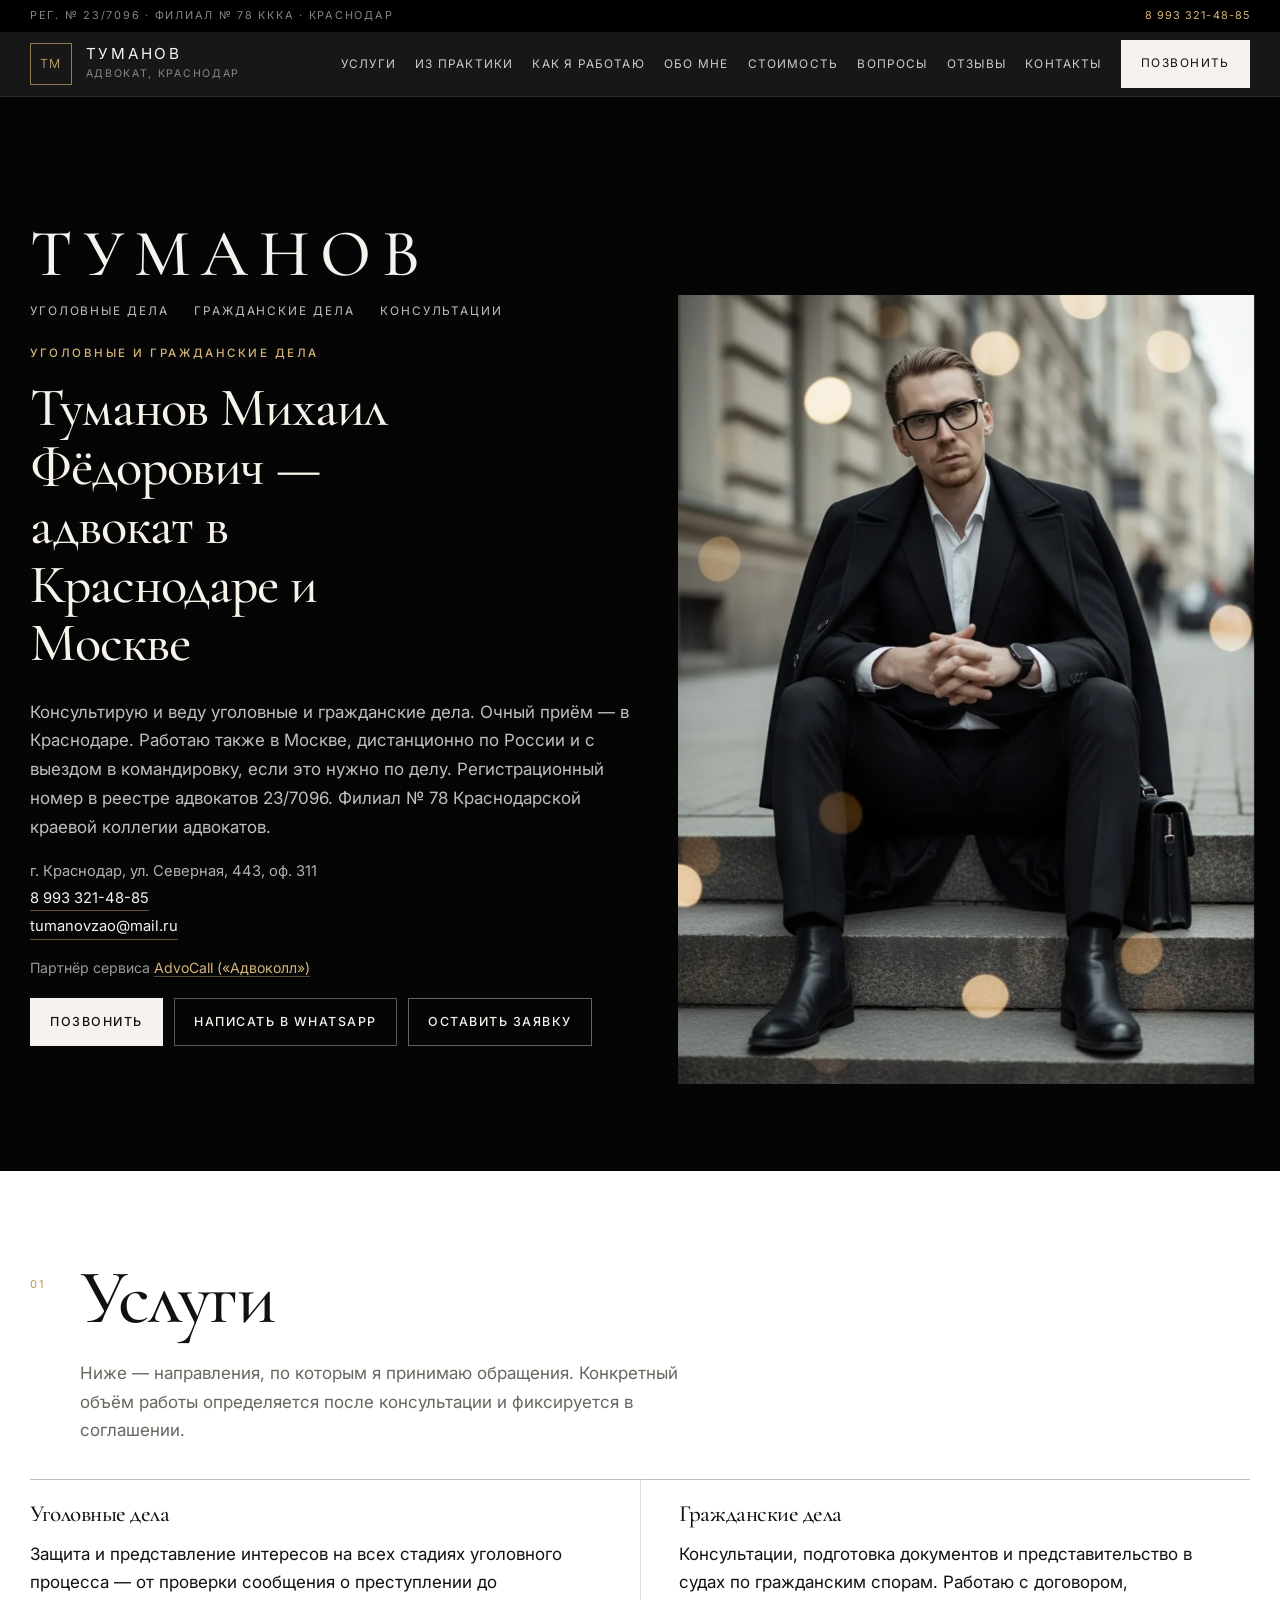
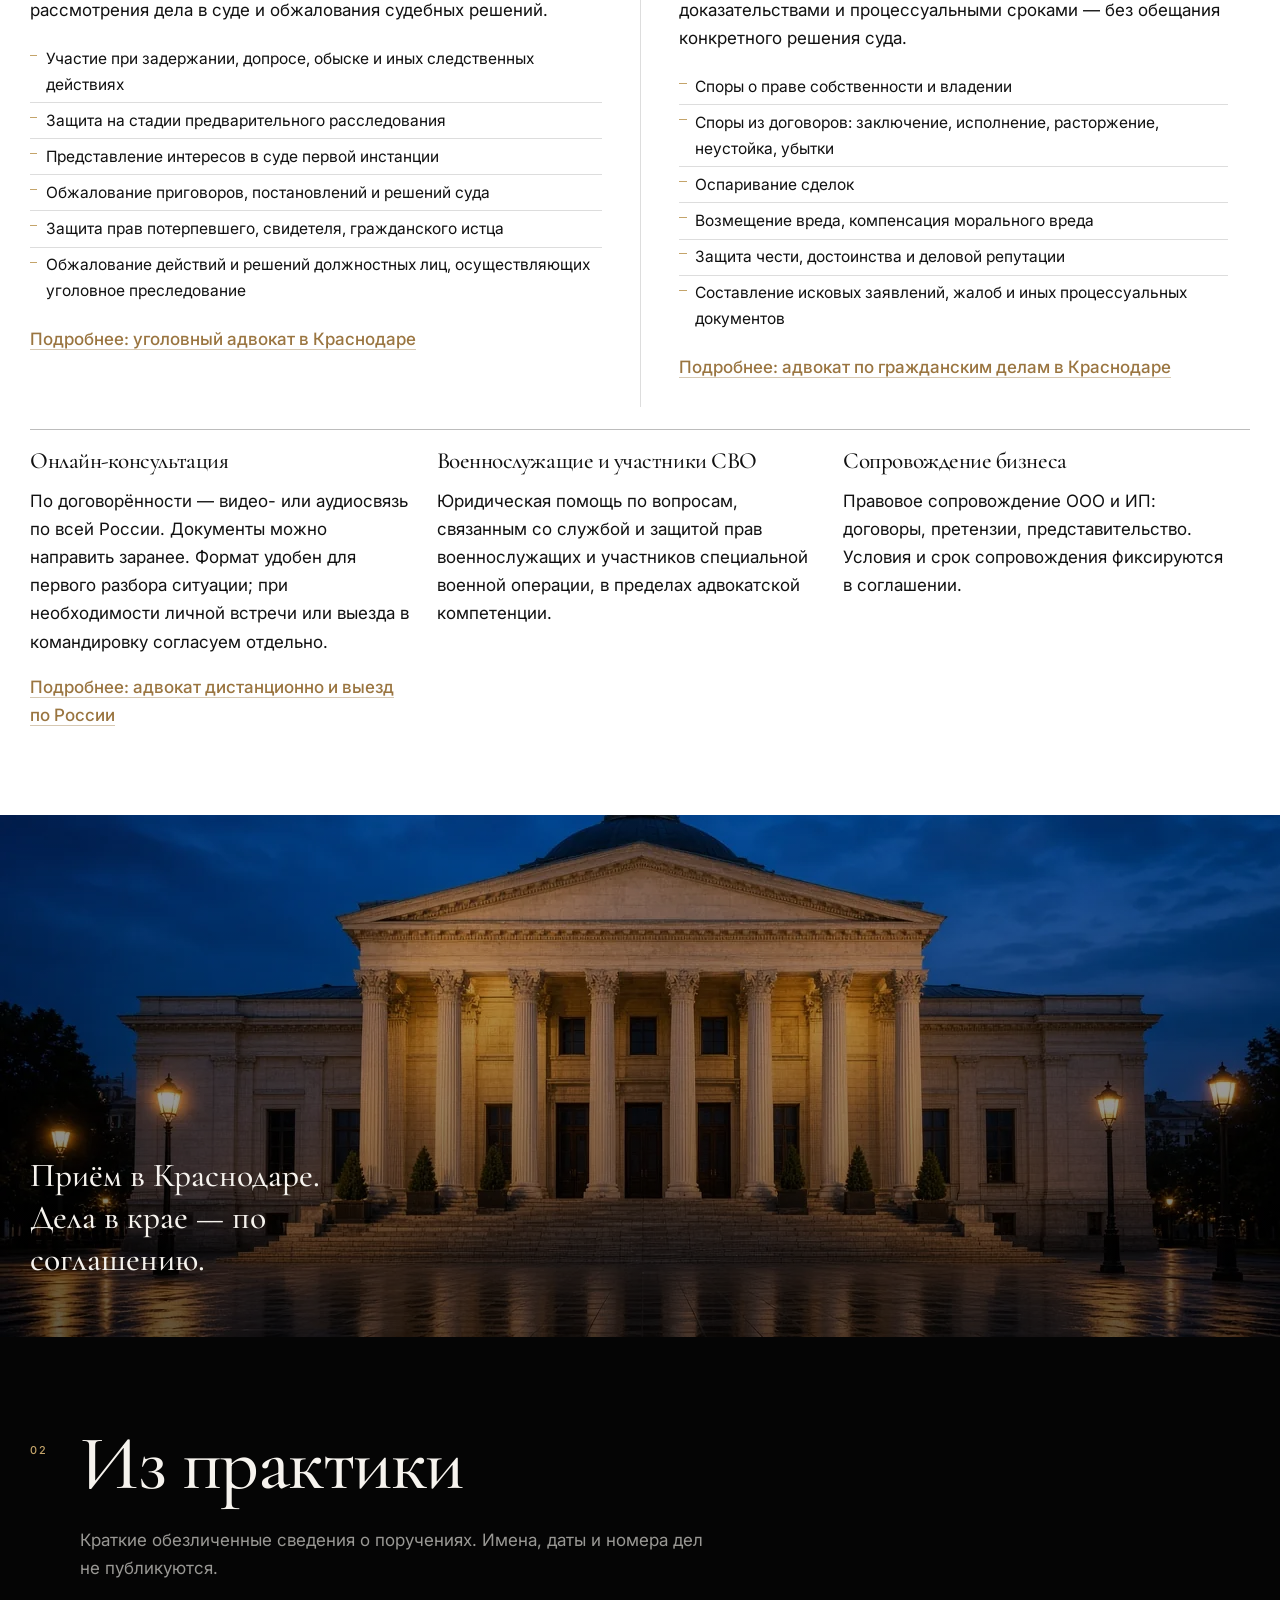
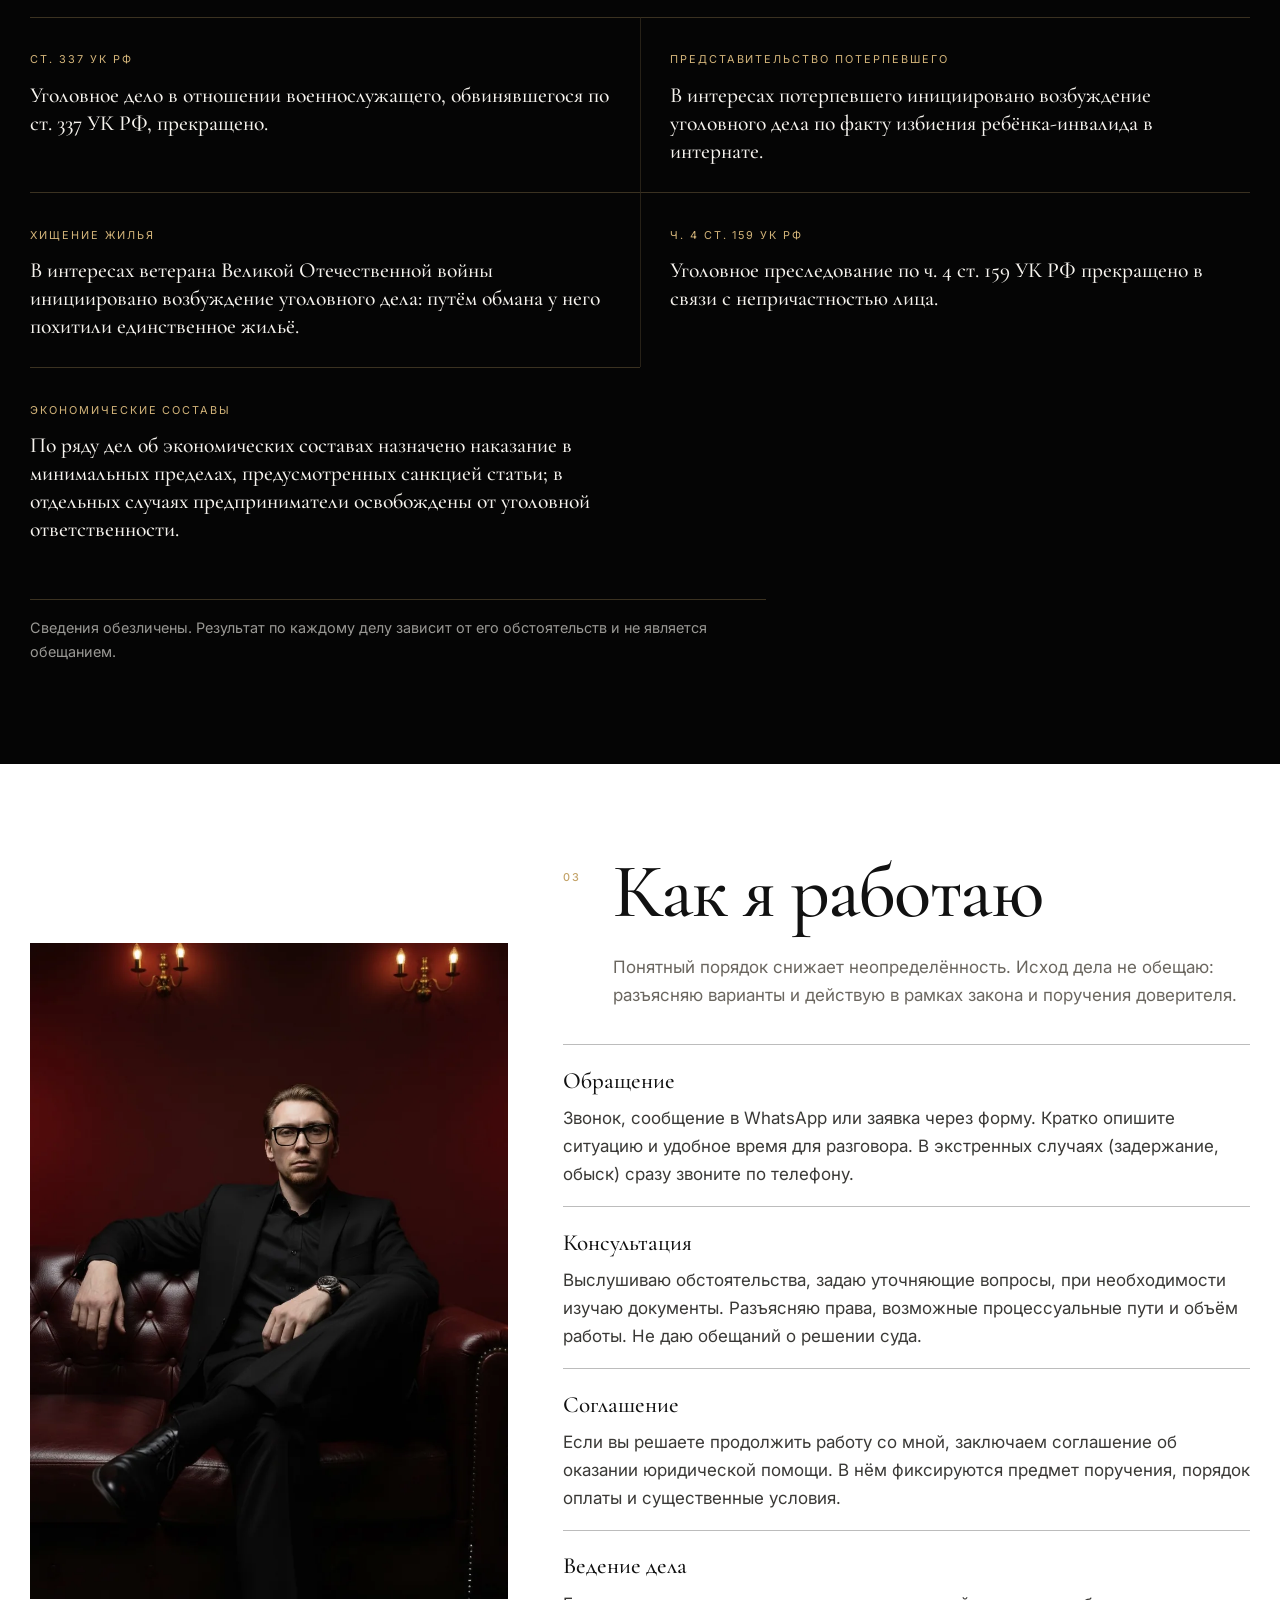
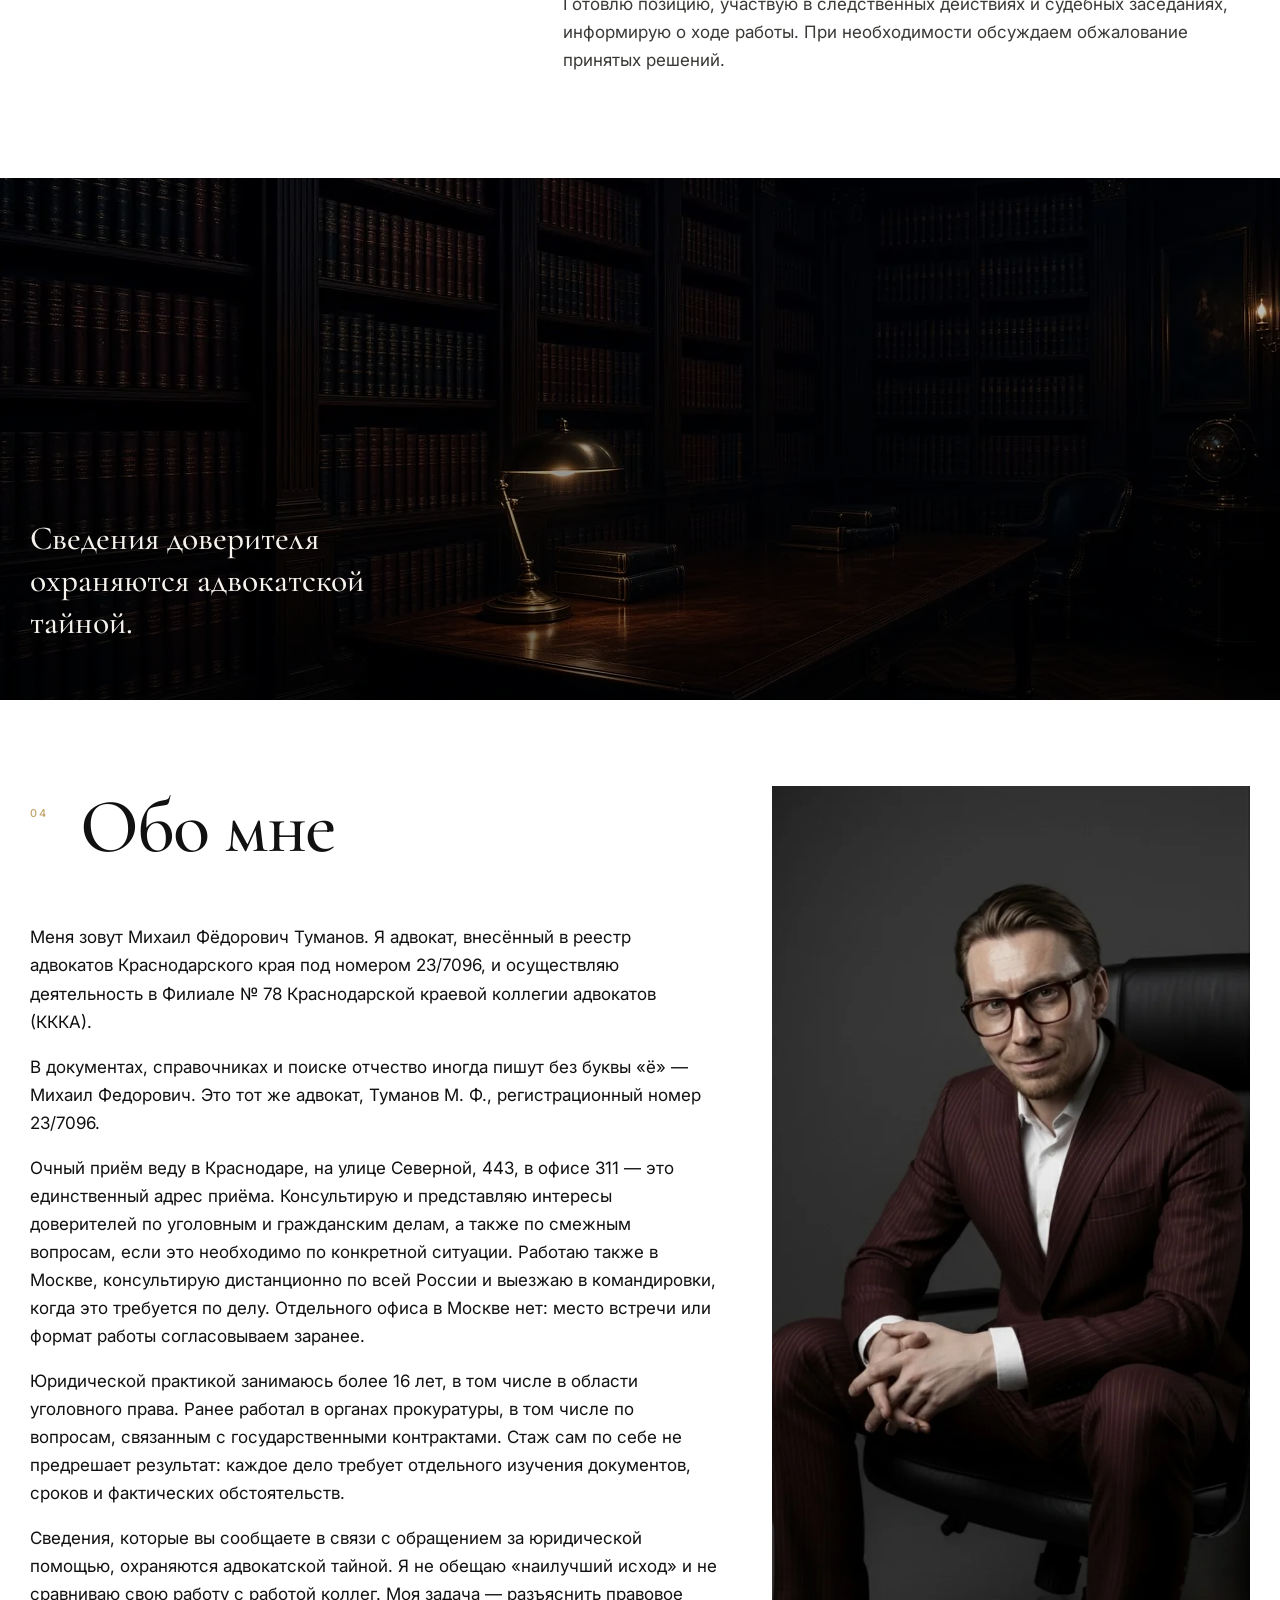
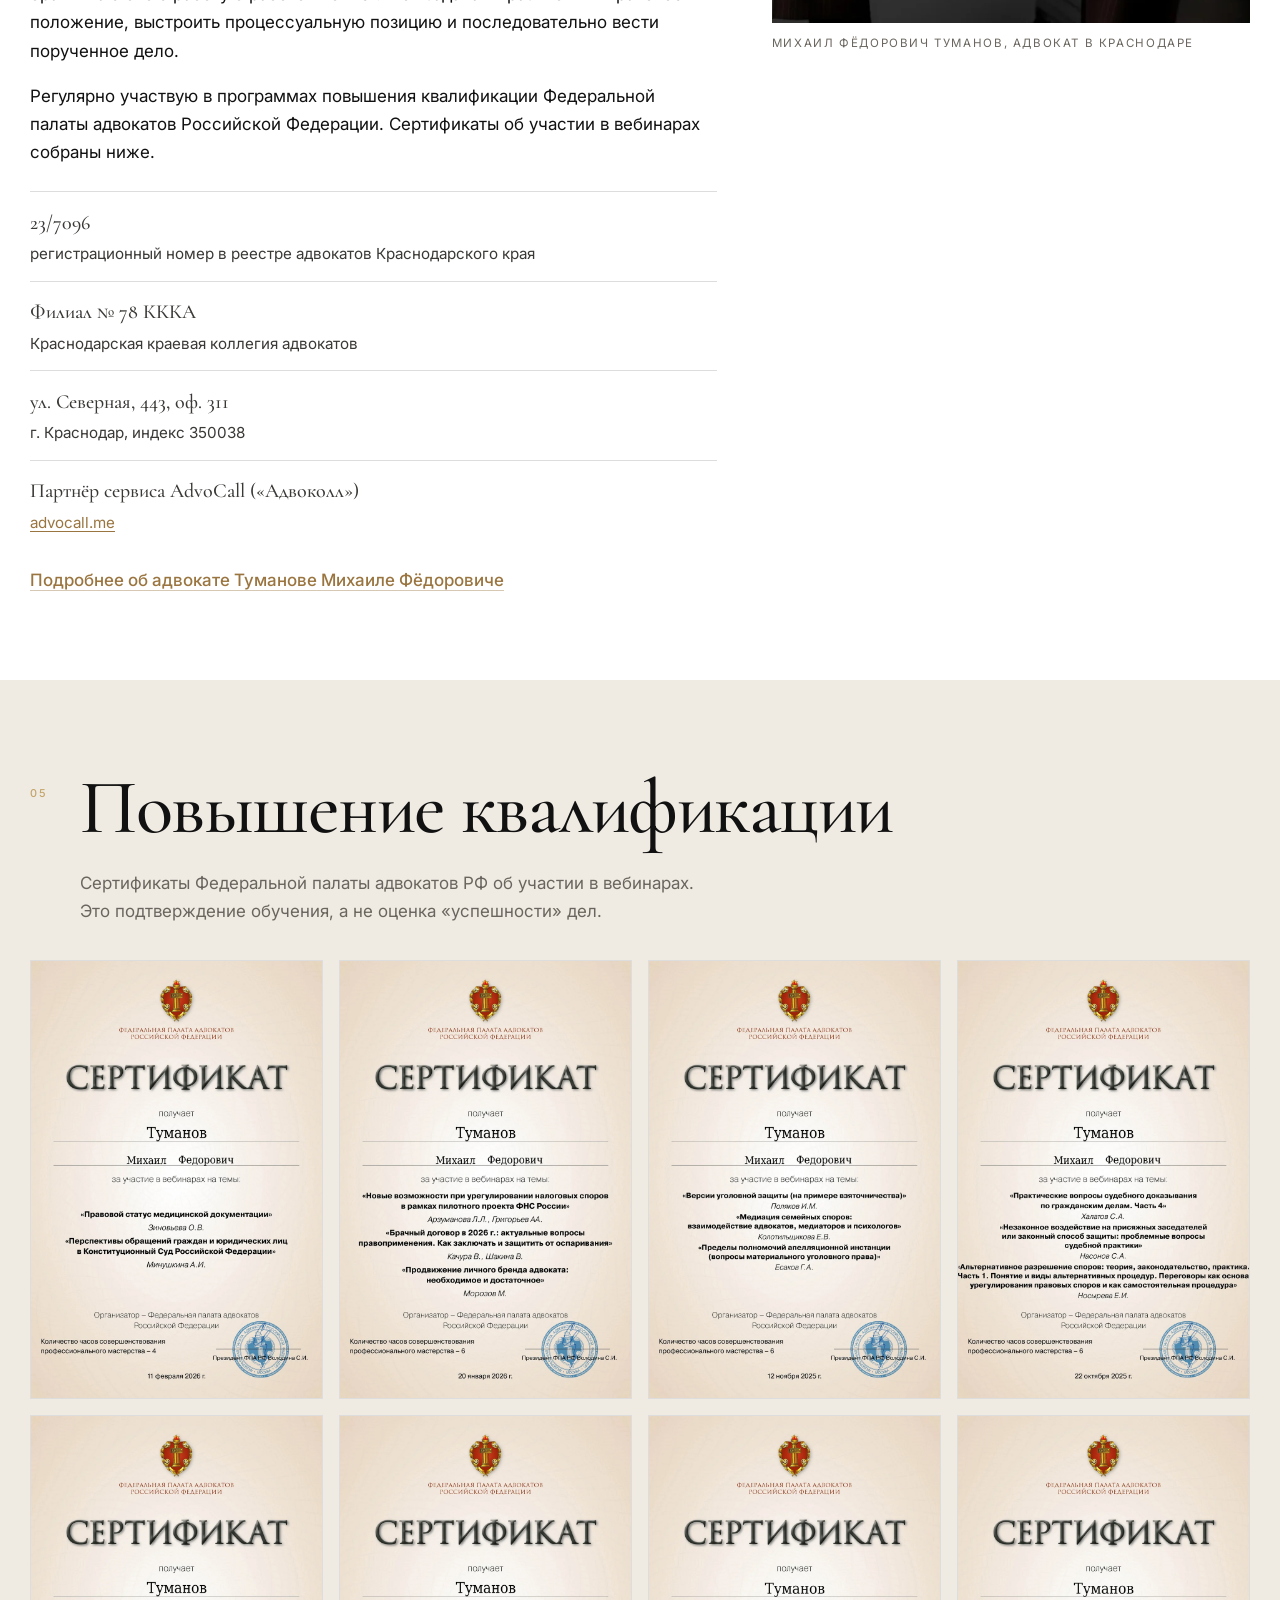
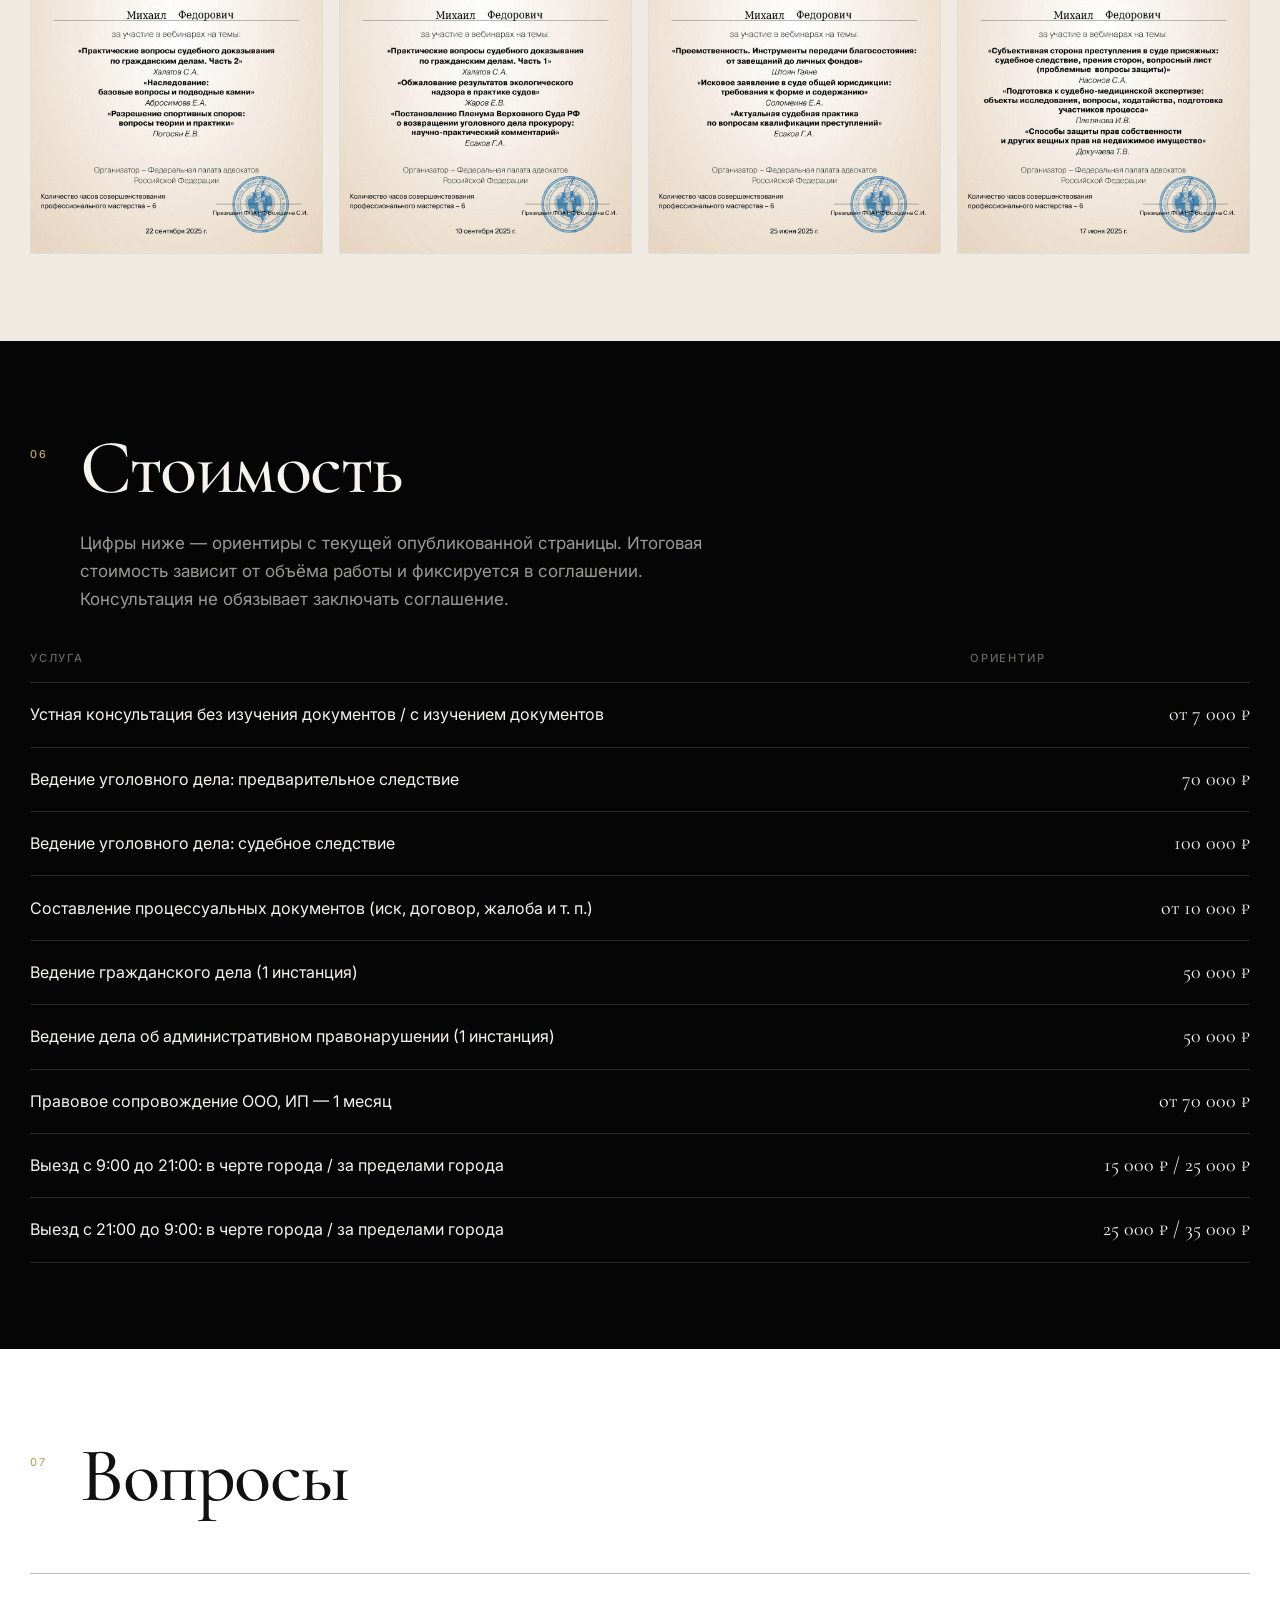
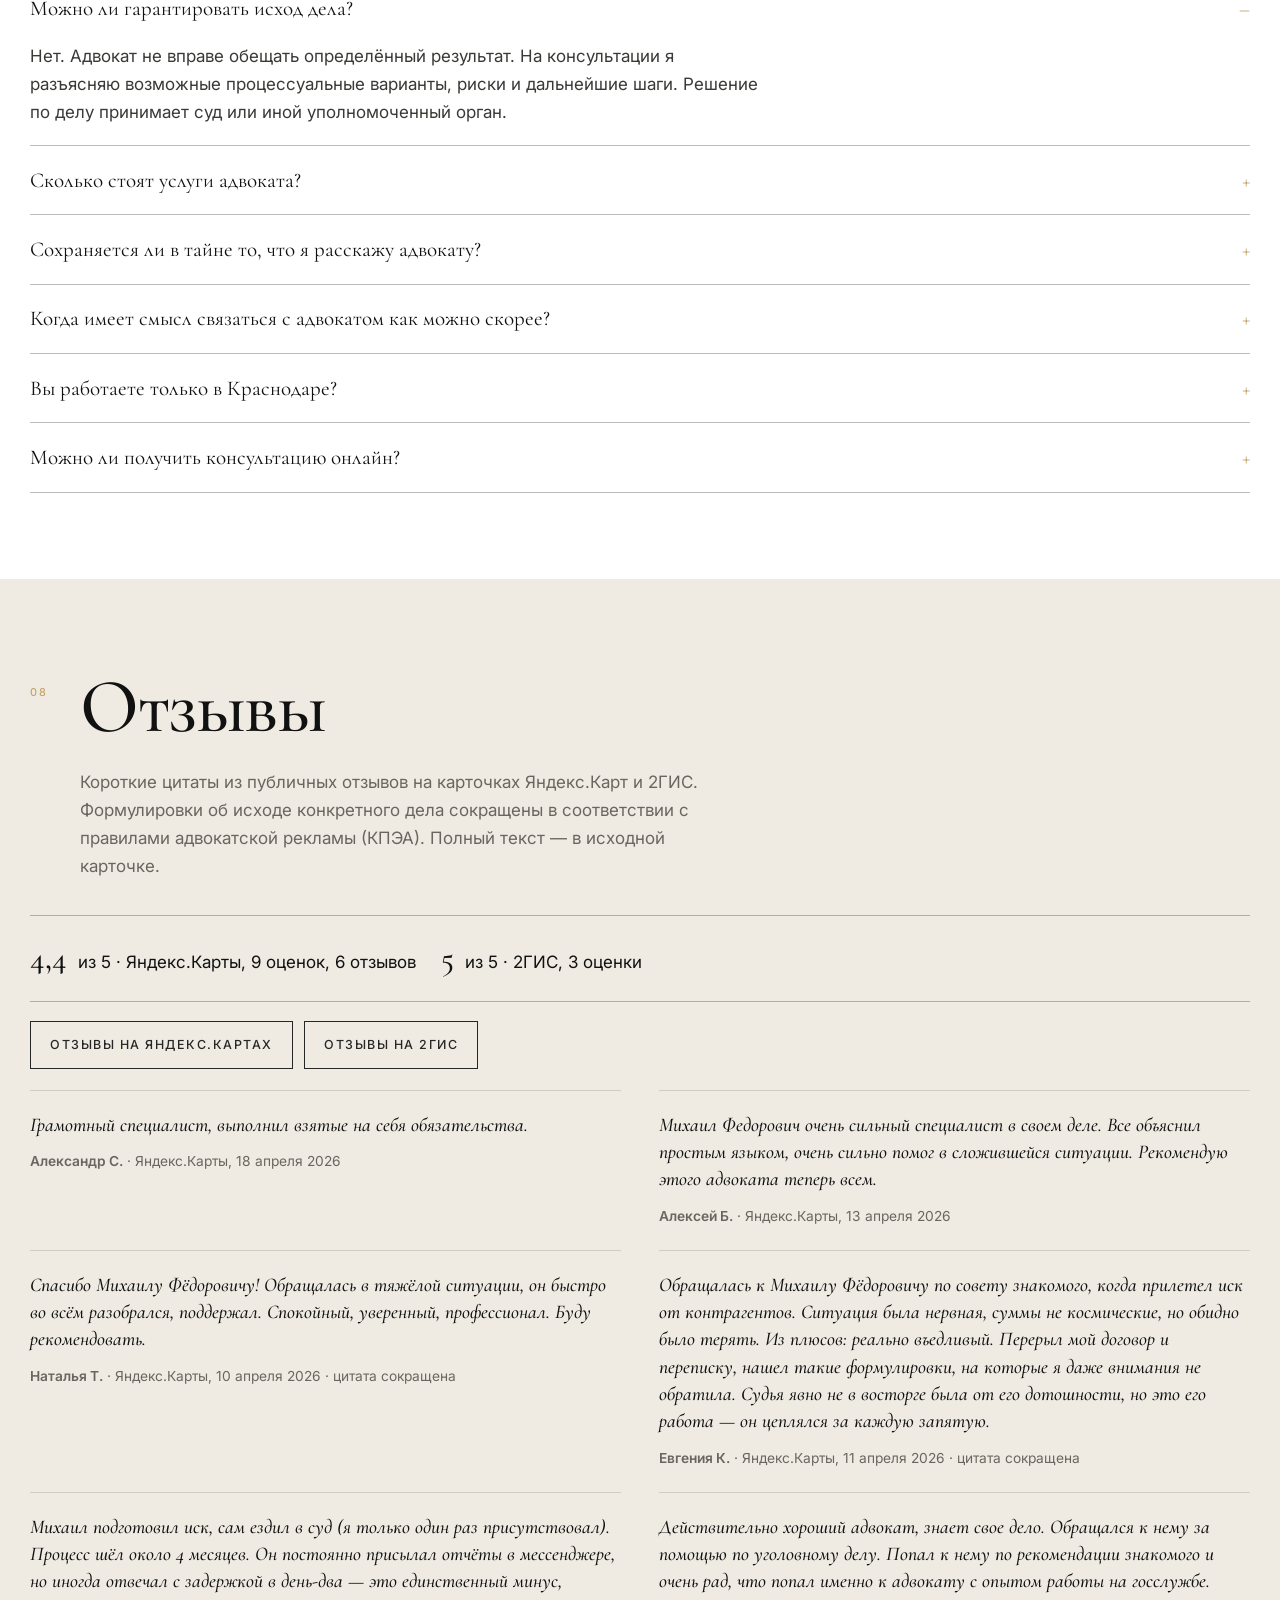
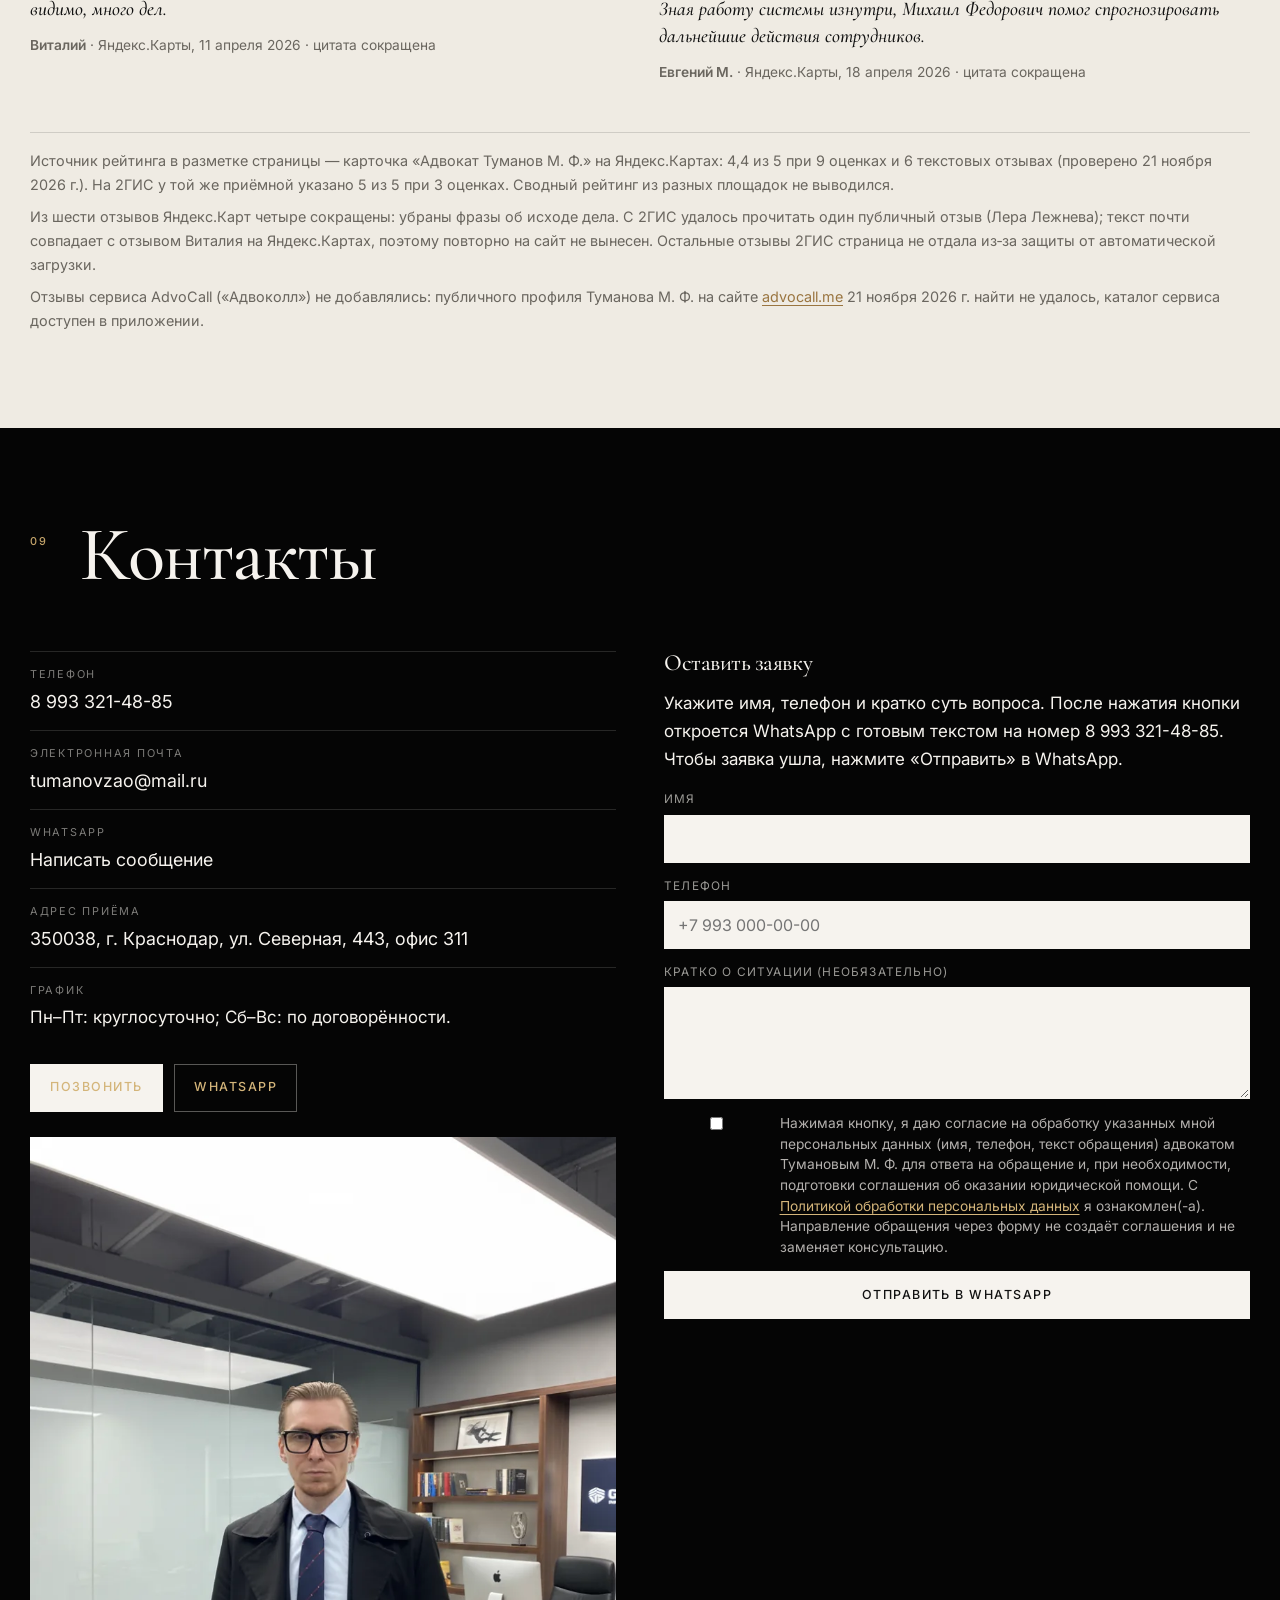
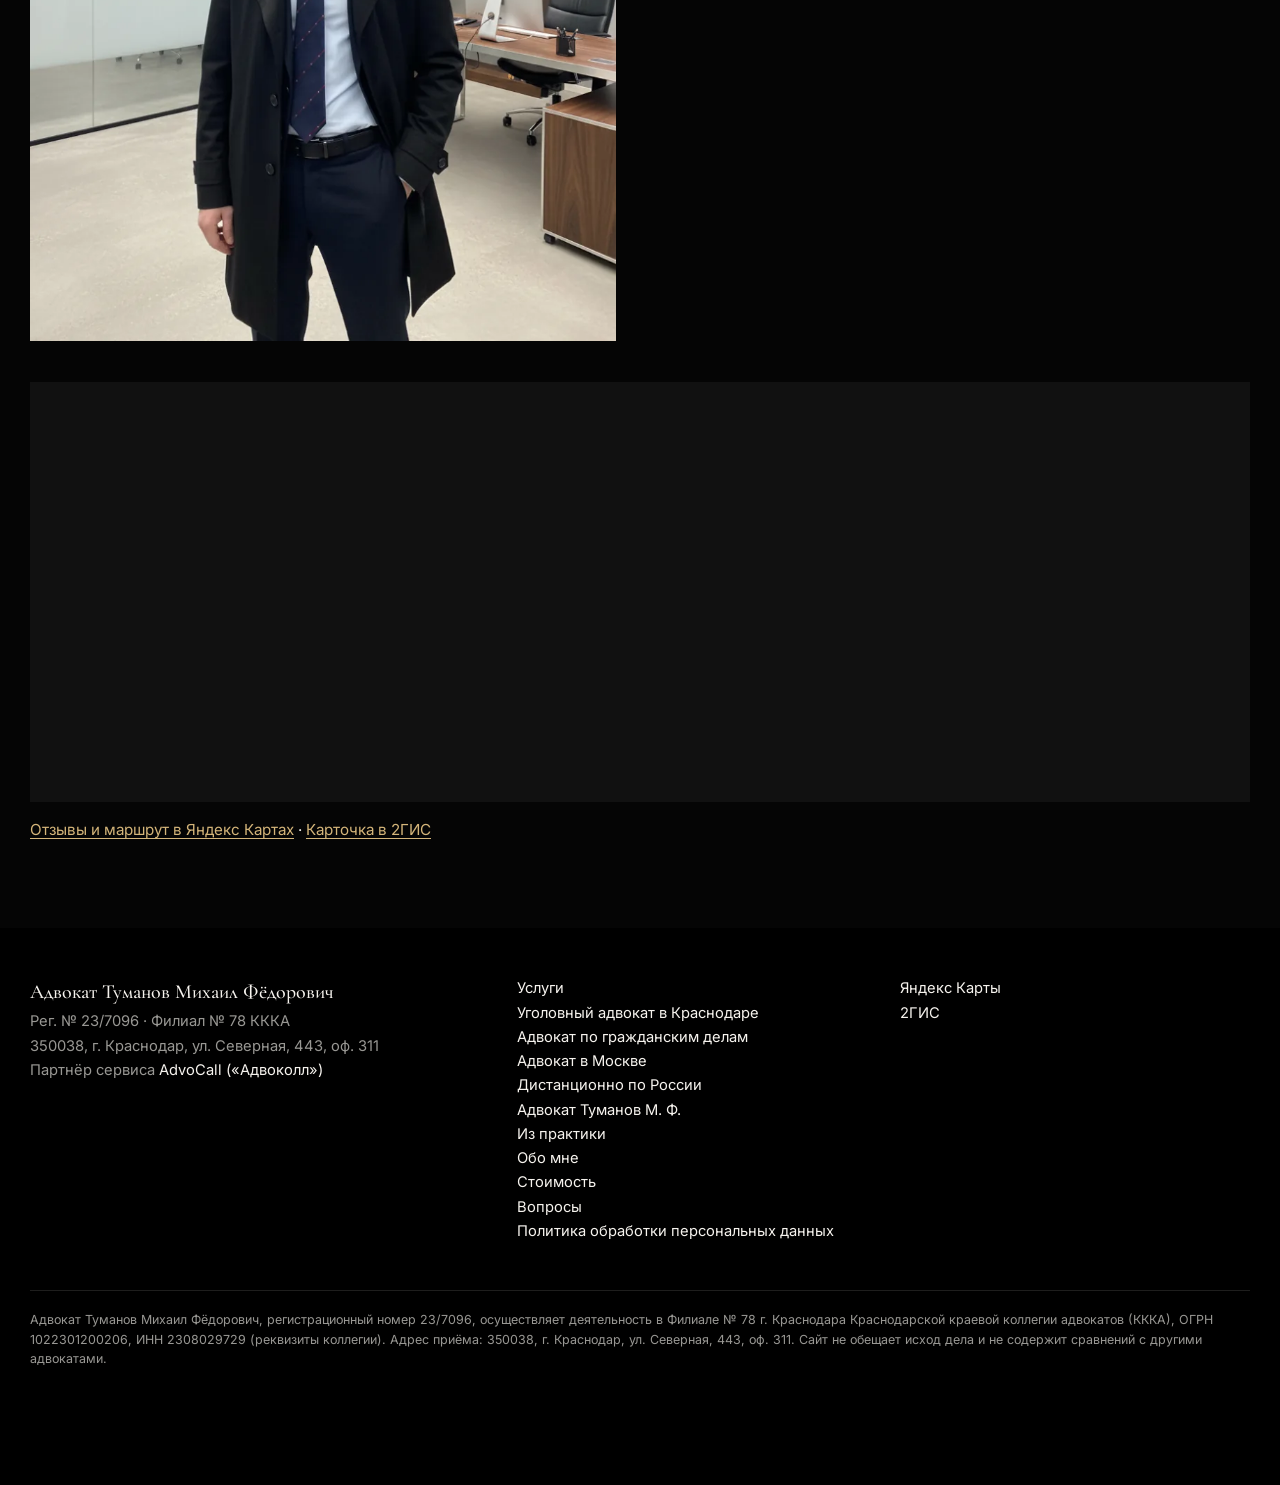
==== commit fd2dc418: "SEO: name/Moscow/remote pages, schema, Yandex verification" ====
--- a/index.html
+++ b/index.html
@@ -3,23 +3,30 @@
 <head>
   <meta charset="utf-8">
   <meta name="viewport" content="width=device-width, initial-scale=1">
-  <title>Адвокат по уголовным делам в Краснодаре — Туманов Михаил Фёдорович</title>
-  <meta name="description" content="Адвокат Туманов Михаил Фёдорович (рег. № 23/7096, Филиал № 78 КККА). Консультации и ведение уголовных и гражданских дел в Краснодаре. ул. Северная, 443, оф. 311. Тел. 8 993 321-48-85.">
+  <title>Туманов Михаил Фёдорович — адвокат в Краснодаре и Москве</title>
+  <meta name="yandex-verification" content="81778746ed8a18d6" />
+  <meta name="description" content="Адвокат Туманов Михаил Фёдорович (Туманов М. Ф., рег. № 23/7096). Приём в Краснодаре, работа в Москве, дистанционно по России и с выездом в командировку. ул. Северная, 443, оф. 311. Тел. 8 993 321-48-85.">
   <meta name="author" content="Адвокат Туманов Михаил Фёдорович">
+  <meta name="robots" content="index, follow">
+  <meta name="geo.region" content="RU-KDA">
+  <meta name="geo.placename" content="Краснодар">
+  <meta name="geo.position" content="45.036687;39.000155">
+  <meta name="ICBM" content="45.036687, 39.000155">
   <link rel="canonical" href="https://tumanov-advokat.ru/">
+  <link rel="sitemap" type="application/xml" href="sitemap.xml">
   <meta property="og:type" content="website">
   <meta property="og:locale" content="ru_RU">
   <meta property="og:site_name" content="Адвокат Туманов Михаил Фёдорович">
-  <meta property="og:title" content="Адвокат по уголовным делам в Краснодаре — Туманов Михаил Фёдорович">
-  <meta property="og:description" content="Адвокат Туманов Михаил Фёдорович (рег. № 23/7096, Филиал № 78 КККА). Консультации и ведение уголовных и гражданских дел в Краснодаре. ул. Северная, 443, оф. 311. Тел. 8 993 321-48-85.">
+  <meta property="og:title" content="Туманов Михаил Фёдорович — адвокат в Краснодаре и Москве">
+  <meta property="og:description" content="Адвокат Туманов Михаил Фёдорович (Туманов М. Ф., рег. № 23/7096). Приём в Краснодаре, работа в Москве, дистанционно по России и с выездом в командировку. ул. Северная, 443, оф. 311. Тел. 8 993 321-48-85.">
   <meta property="og:url" content="https://tumanov-advokat.ru/">
   <meta property="og:image" content="https://tumanov-advokat.ru/img/og-cover.jpg">
   <meta property="og:image:width" content="1200">
   <meta property="og:image:height" content="630">
-  <meta property="og:image:alt" content="Адвокат Туманов Михаил Фёдорович, Краснодар, ул. Северная, 443, офис 311">
+  <meta property="og:image:alt" content="Адвокат в Краснодаре Туманов Михаил Фёдорович, ул. Северная, 443, офис 311">
   <meta name="twitter:card" content="summary_large_image">
-  <meta name="twitter:title" content="Адвокат по уголовным делам в Краснодаре — Туманов Михаил Фёдорович">
-  <meta name="twitter:description" content="Адвокат Туманов Михаил Фёдорович (рег. № 23/7096, Филиал № 78 КККА). Консультации и ведение уголовных и гражданских дел в Краснодаре. ул. Северная, 443, оф. 311. Тел. 8 993 321-48-85.">
+  <meta name="twitter:title" content="Туманов Михаил Фёдорович — адвокат в Краснодаре и Москве">
+  <meta name="twitter:description" content="Адвокат Туманов Михаил Фёдорович (Туманов М. Ф., рег. № 23/7096). Приём в Краснодаре, работа в Москве, дистанционно по России и с выездом в командировку. ул. Северная, 443, оф. 311. Тел. 8 993 321-48-85.">
   <meta name="twitter:image" content="https://tumanov-advokat.ru/img/og-cover.jpg">
   <link rel="icon" type="image/png" sizes="32x32" href="img/favicon-32.png">
   <link rel="apple-touch-icon" sizes="180x180" href="img/favicon-180.png">
@@ -40,8 +47,18 @@
       "@type": "Person",
       "@id": "https://tumanov-advokat.ru/#person",
       "name": "Туманов Михаил Фёдорович",
+      "alternateName": [
+        "Туманов Михаил Федорович",
+        "Туманов М. Ф.",
+        "Туманов М.Ф.",
+        "адвокат Туманов",
+        "адвокат Туманов Краснодар"
+      ],
+      "givenName": "Михаил",
+      "familyName": "Туманов",
+      "additionalName": "Фёдорович",
       "jobTitle": "Адвокат",
-      "url": "https://tumanov-advokat.ru/",
+      "url": "https://tumanov-advokat.ru/advokat-tumanov/",
       "image": "https://tumanov-advokat.ru/img/portrait-hero.webp",
       "telephone": "+79933214885",
       "email": "tumanovzao@mail.ru",
@@ -68,13 +85,16 @@
         "уголовное право",
         "гражданское право",
         "защита по уголовным делам",
-        "представительство в суде"
+        "представительство в суде",
+        "уголовный адвокат Краснодар",
+        "адвокат по гражданским делам Краснодар"
       ]
     },
     {
       "@type": ["LegalService", "Attorney", "LocalBusiness"],
       "@id": "https://tumanov-advokat.ru/#legal",
       "name": "Адвокат Туманов Михаил Фёдорович",
+      "alternateName": ["адвокат Туманов", "Туманов М. Ф.", "Туманов Михаил Федорович"],
       "url": "https://tumanov-advokat.ru/",
       "image": "https://tumanov-advokat.ru/img/og-cover.jpg",
       "logo": "https://tumanov-advokat.ru/img/favicon-180.png",
@@ -101,7 +121,10 @@
       ],
       "areaServed": [
         { "@type": "City", "name": "Краснодар" },
-        { "@type": "AdministrativeArea", "name": "Краснодарский край" }
+        { "@type": "AdministrativeArea", "name": "Краснодарский край" },
+        { "@type": "City", "name": "Москва" },
+        { "@type": "AdministrativeArea", "name": "Республика Крым" },
+        { "@type": "Country", "name": "Россия" }
       ],
       "employee": { "@id": "https://tumanov-advokat.ru/#person" },
       "founder": { "@id": "https://tumanov-advokat.ru/#person" },
@@ -128,6 +151,7 @@
       "@id": "https://tumanov-advokat.ru/#website",
       "url": "https://tumanov-advokat.ru/",
       "name": "Адвокат Туманов Михаил Фёдорович",
+      "alternateName": ["адвокат Туманов", "Туманов М. Ф.", "tumanov-advokat.ru"],
       "inLanguage": "ru-RU",
       "publisher": { "@id": "https://tumanov-advokat.ru/#person" }
     },
@@ -135,10 +159,12 @@
       "@type": "WebPage",
       "@id": "https://tumanov-advokat.ru/#webpage",
       "url": "https://tumanov-advokat.ru/",
-      "name": "Адвокат по уголовным делам в Краснодаре — Туманов Михаил Фёдорович",
+      "name": "Туманов Михаил Фёдорович — адвокат в Краснодаре и Москве",
       "isPartOf": { "@id": "https://tumanov-advokat.ru/#website" },
       "about": { "@id": "https://tumanov-advokat.ru/#legal" },
-      "inLanguage": "ru-RU"
+      "primaryImageOfPage": "https://tumanov-advokat.ru/img/og-cover.jpg",
+      "inLanguage": "ru-RU",
+      "dateModified": "2026-11-21"
     },
     {
       "@type": "BreadcrumbList",
@@ -188,7 +214,7 @@
           "name": "Вы работаете только в Краснодаре?",
           "acceptedAnswer": {
             "@type": "Answer",
-            "text": "Приём ведётся в Краснодаре, ул. Северная, 443, офис 311. По делам в Краснодаре и Краснодарском крае работаю регулярно. Участие в другом регионе обсуждается отдельно и фиксируется в соглашении."
+            "text": "Очный приём ведётся в Краснодаре, ул. Северная, 443, офис 311. Работаю также в Москве, консультирую дистанционно по России и выезжаю в командировки, когда это нужно по делу. Отдельного офиса в Москве нет: место встречи или формат работы согласовываем заранее и фиксируем в соглашении."
           }
         },
         {
@@ -238,7 +264,7 @@
   <main id="main">
     <section class="hero">
       <figure class="hero-photo">
-        <img src="img/portrait-hero.webp" width="864" height="1184" alt="Адвокат Туманов Михаил Фёдорович" fetchpriority="high">
+        <img src="img/portrait-hero.webp" width="864" height="1184" alt="Адвокат в Краснодаре Туманов Михаил Фёдорович" fetchpriority="high">
       </figure>
       <div class="wrap">
         <div>
@@ -250,9 +276,9 @@
           </p>
         </div>
         <div class="hero-copy">
-          <p class="kicker">Адвокат Туманов Михаил Фёдорович</p>
-          <h1>Адвокат по уголовным и гражданским делам в Краснодаре</h1>
-          <p class="lead">Консультирую и веду дела в Краснодаре и Краснодарском крае. Регистрационный номер в реестре адвокатов 23/7096. Филиал № 78 Краснодарской краевой коллегии адвокатов.</p>
+          <p class="kicker">Уголовные и гражданские дела</p>
+          <h1>Туманов Михаил Фёдорович — адвокат в Краснодаре и Москве</h1>
+          <p class="lead">Консультирую и веду уголовные и гражданские дела. Очный приём — в Краснодаре. Работаю также в Москве, дистанционно по России и с выездом в командировку, если это нужно по делу. Регистрационный номер в реестре адвокатов 23/7096. Филиал № 78 Краснодарской краевой коллегии адвокатов.</p>
           <div class="hero-meta">
             <span>г. Краснодар, ул. Северная, 443, оф. 311</span>
             <a href="tel:+79933214885">8 993 321-48-85</a>
@@ -289,6 +315,7 @@
               <li>Защита прав потерпевшего, свидетеля, гражданского истца</li>
               <li>Обжалование действий и решений должностных лиц, осуществляющих уголовное преследование</li>
             </ul>
+            <p class="card-more"><a href="ugolovnyj-advokat-krasnodar/">Подробнее: уголовный адвокат в Краснодаре</a></p>
           </article>
           <article class="card" id="grazhdanskie-dela">
             <h3>Гражданские дела</h3>
@@ -301,12 +328,14 @@
               <li>Защита чести, достоинства и деловой репутации</li>
               <li>Составление исковых заявлений, жалоб и иных процессуальных документов</li>
             </ul>
+            <p class="card-more"><a href="grazhdanskie-dela-krasnodar/">Подробнее: адвокат по гражданским делам в Краснодаре</a></p>
           </article>
         </div>
         <div class="grid-3" style="margin-top:1.4rem">
           <article class="card">
             <h3>Онлайн-консультация</h3>
-            <p>По договорённости — видео- или аудиосвязь. Документы можно направить заранее. Формат удобен для первого разбора ситуации; при необходимости личной встречи или выезда согласуем отдельно.</p>
+            <p>По договорённости — видео- или аудиосвязь по всей России. Документы можно направить заранее. Формат удобен для первого разбора ситуации; при необходимости личной встречи или выезда в командировку согласуем отдельно.</p>
+            <p class="card-more"><a href="distancionno-po-rossii/">Подробнее: адвокат дистанционно и выезд по России</a></p>
           </article>
           <article class="card">
             <h3>Военнослужащие и участники СВО</h3>
@@ -364,7 +393,7 @@
     <section class="light" id="kak-rabotayu">
       <div class="wrap work-split">
         <figure class="portrait-full">
-          <img src="img/portrait-full.webp" width="864" height="1184" alt="Адвокат Туманов Михаил Фёдорович" loading="lazy">
+          <img src="img/portrait-full.webp" width="864" height="1184" alt="Адвокат Туманов Михаил Фёдорович на консультации в Краснодаре" loading="lazy">
         </figure>
         <div>
           <div class="section-head">
@@ -410,8 +439,9 @@
             <h2>Обо мне</h2>
           </div>
           <p>Меня зовут Михаил Фёдорович Туманов. Я адвокат, внесённый в реестр адвокатов Краснодарского края под номером 23/7096, и осуществляю деятельность в Филиале № 78 Краснодарской краевой коллегии адвокатов (КККА).</p>
-          <p>Приём веду в Краснодаре, на улице Северной, 443, в офисе 311. Консультирую и представляю интересы доверителей по уголовным и гражданским делам, а также по смежным вопросам, если это необходимо по конкретной ситуации.</p>
-          <p>Юридической практикой занимаюсь более 16 лет, в том числе в области уголовного права. Стаж сам по себе не предрешает результат: каждое дело требует отдельного изучения документов, сроков и фактических обстоятельств.</p>
+          <p>В документах, справочниках и поиске отчество иногда пишут без буквы «ё» — Михаил Федорович. Это тот же адвокат, Туманов М. Ф., регистрационный номер 23/7096.</p>
+          <p>Очный приём веду в Краснодаре, на улице Северной, 443, в офисе 311 — это единственный адрес приёма. Консультирую и представляю интересы доверителей по уголовным и гражданским делам, а также по смежным вопросам, если это необходимо по конкретной ситуации. Работаю также в Москве, консультирую дистанционно по всей России и выезжаю в командировки, когда это требуется по делу. Отдельного офиса в Москве нет: место встречи или формат работы согласовываем заранее.</p>
+          <p>Юридической практикой занимаюсь более 16 лет, в том числе в области уголовного права. Ранее работал в органах прокуратуры, в том числе по вопросам, связанным с государственными контрактами. Стаж сам по себе не предрешает результат: каждое дело требует отдельного изучения документов, сроков и фактических обстоятельств.</p>
           <p>Сведения, которые вы сообщаете в связи с обращением за юридической помощью, охраняются адвокатской тайной. Я не обещаю «наилучший исход» и не сравниваю свою работу с работой коллег. Моя задача — разъяснить правовое положение, выстроить процессуальную позицию и последовательно вести порученное дело.</p>
           <p>Регулярно участвую в программах повышения квалификации Федеральной палаты адвокатов Российской Федерации. Сертификаты об участии в вебинарах собраны ниже.</p>
           <div class="facts">
@@ -420,10 +450,11 @@
             <div><b>ул. Северная, 443, оф. 311</b> г. Краснодар, индекс 350038</div>
             <div><b>Партнёр сервиса AdvoCall («Адвоколл»)</b> <a href="https://advocall.me/" rel="noopener noreferrer">advocall.me</a></div>
           </div>
+          <p class="card-more"><a href="advokat-tumanov/">Подробнее об адвокате Туманове Михаиле Фёдоровиче</a></p>
         </div>
         <figure class="portrait">
-          <img src="img/portrait-about.webp" width="768" height="1344" alt="Адвокат Туманов Михаил Фёдорович" loading="lazy">
-          <figcaption>Михаил Фёдорович Туманов, адвокат</figcaption>
+          <img src="img/portrait-about.webp" width="768" height="1344" alt="Адвокат Туманов Михаил Федорович, Краснодар, Филиал № 78 КККА" loading="lazy">
+          <figcaption>Михаил Фёдорович Туманов, адвокат в Краснодаре</figcaption>
         </figure>
       </div>
     </section>
@@ -504,7 +535,7 @@
         </details>
         <details class="faq">
           <summary>Вы работаете только в Краснодаре?</summary>
-          <p>Приём ведётся в Краснодаре, ул. Северная, 443, офис 311. По делам в Краснодаре и Краснодарском крае работаю регулярно. Участие в другом регионе обсуждается отдельно и фиксируется в соглашении.</p>
+          <p>Очный приём ведётся в Краснодаре, ул. Северная, 443, офис 311. Работаю также в Москве, консультирую дистанционно по России и выезжаю в командировки, когда это нужно по делу. Отдельного офиса в Москве нет: место встречи или формат работы согласовываем заранее и фиксируем в соглашении.</p>
         </details>
         <details class="faq">
           <summary>Можно ли получить консультацию онлайн?</summary>
@@ -632,6 +663,11 @@
         </div>
         <div>
           <p><a href="#uslugi">Услуги</a><br>
+          <a href="ugolovnyj-advokat-krasnodar/">Уголовный адвокат в Краснодаре</a><br>
+          <a href="grazhdanskie-dela-krasnodar/">Адвокат по гражданским делам</a><br>
+          <a href="advokat-moskva/">Адвокат в Москве</a><br>
+          <a href="distancionno-po-rossii/">Дистанционно по России</a><br>
+          <a href="advokat-tumanov/">Адвокат Туманов М. Ф.</a><br>
           <a href="#iz-praktiki">Из практики</a><br>
           <a href="#obo-mne">Обо мне</a><br>
           <a href="#stoimost">Стоимость</a><br>
--- a/styles.css
+++ b/styles.css
@@ -559,10 +559,25 @@
 }
 .mobile-cta .btn { flex: 1; min-height: 44px; padding: 0 .4rem; font-size: .68rem; }
 .page-hero { background: #050505; color: #f6f3ee; padding: 3.4rem 0 3rem; }
-.page-hero h1 { color: #f7f3eb; max-width: 16ch; }
+.page-hero h1 { color: #f7f3eb; max-width: 22ch; }
 .page-hero p { color: rgba(246,243,238,.7); }
-.prose { max-width: 46rem; padding-bottom: 2rem; }
+.page-hero .cta-row { margin-top: 1.5rem; }
+.crumbs {
+  display: flex; flex-wrap: wrap; gap: .25rem .55rem;
+  font-size: .82rem; letter-spacing: .04em;
+  margin: 0 0 1.15rem; color: rgba(246,243,238,.58);
+}
+.crumbs a { color: inherit; text-decoration: none; }
+.crumbs a:hover { color: var(--gold-2); }
+.crumbs [aria-current="page"] { color: #f6f3ee; }
+.prose { max-width: 46rem; padding: 0 0 3.2rem; }
 .prose h2 { margin-top: 1.8em; font-size: clamp(1.6rem, 3vw, 2.2rem); }
+.prose ul { margin: 0 0 1.2em; padding-left: 1.15em; }
+.prose li { margin: 0 0 .45em; }
+.card-more { margin: 1.05rem 0 0; }
+.card-more a { font-weight: 500; text-decoration: none; border-bottom: 1px solid rgba(154,117,64,.4); }
+.related { margin-top: 2.4rem; padding-bottom: 3.4rem; }
+.related h2 { font-size: clamp(1.6rem, 3vw, 2.2rem); margin-bottom: 1.2rem; }
 .placeholder { background: var(--accent-soft); color: var(--ink); padding: 0 .2em; }
 
 @media (max-width: 980px) {
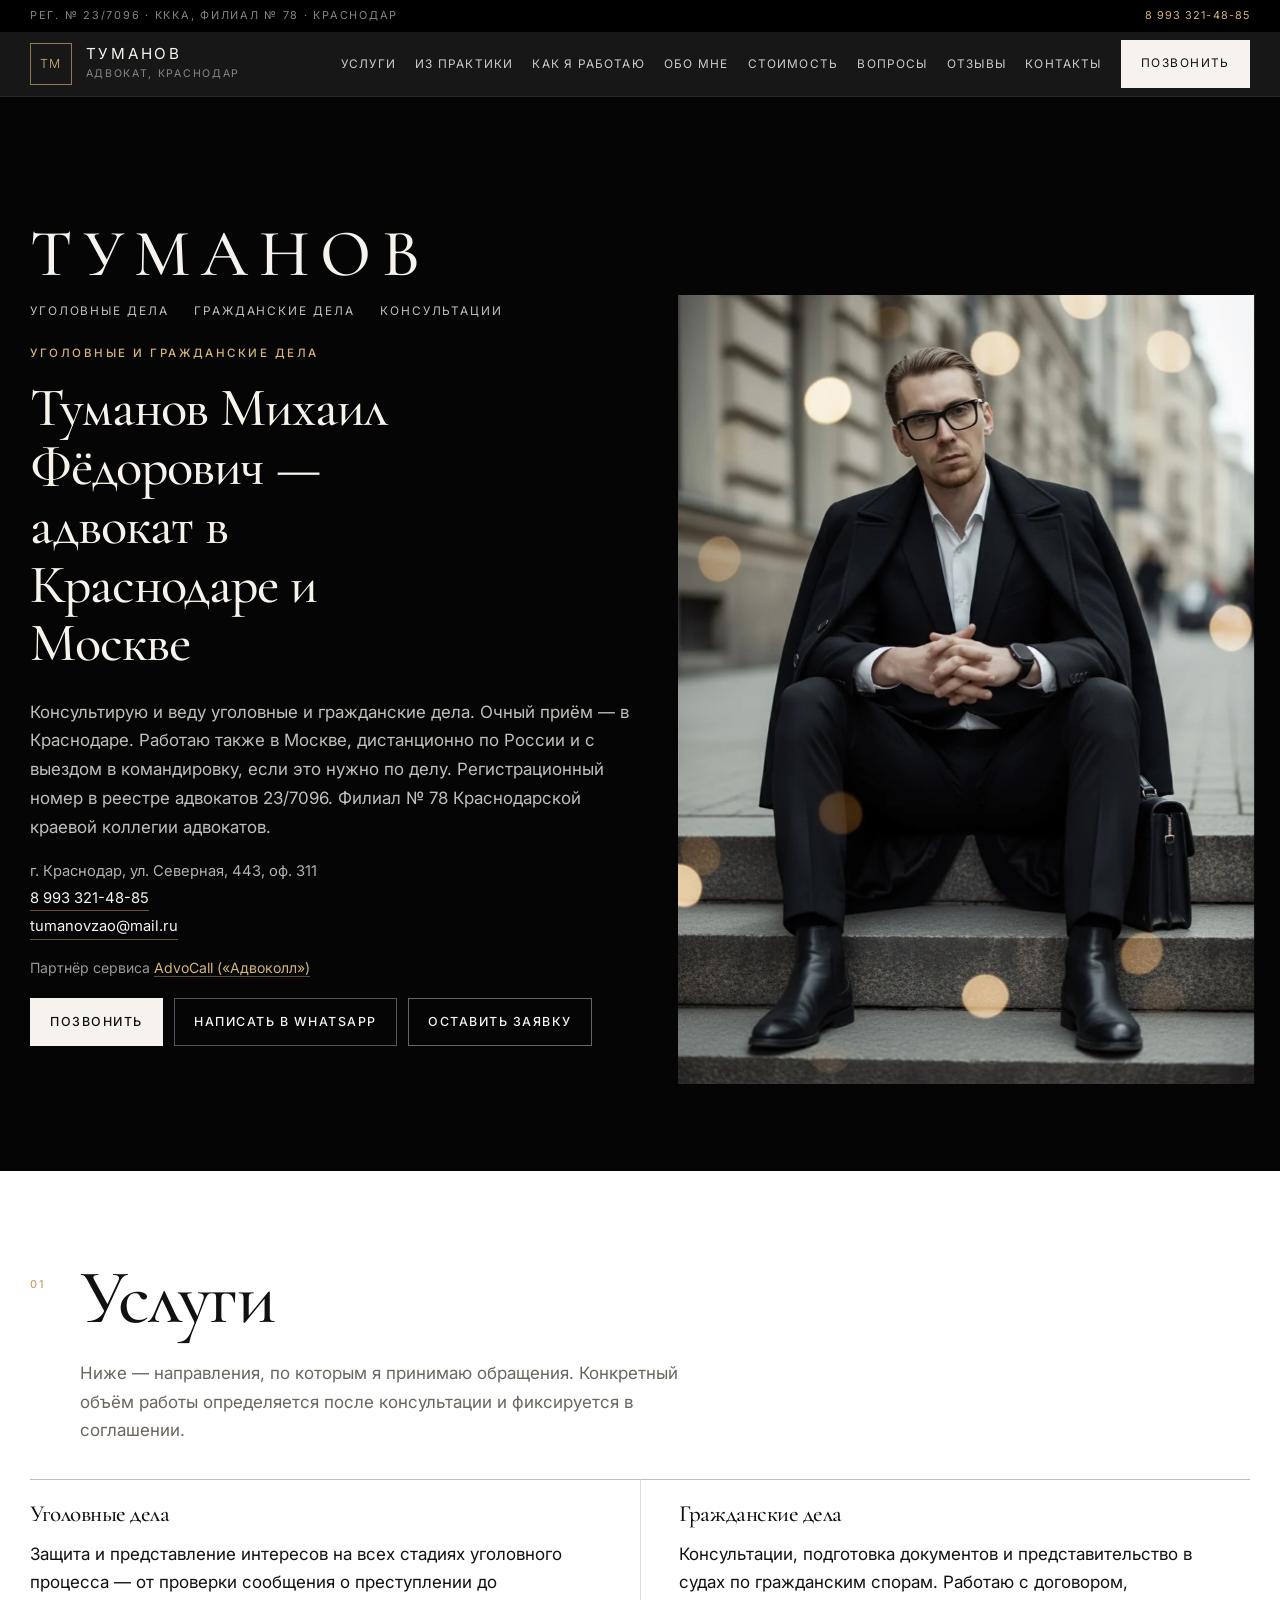
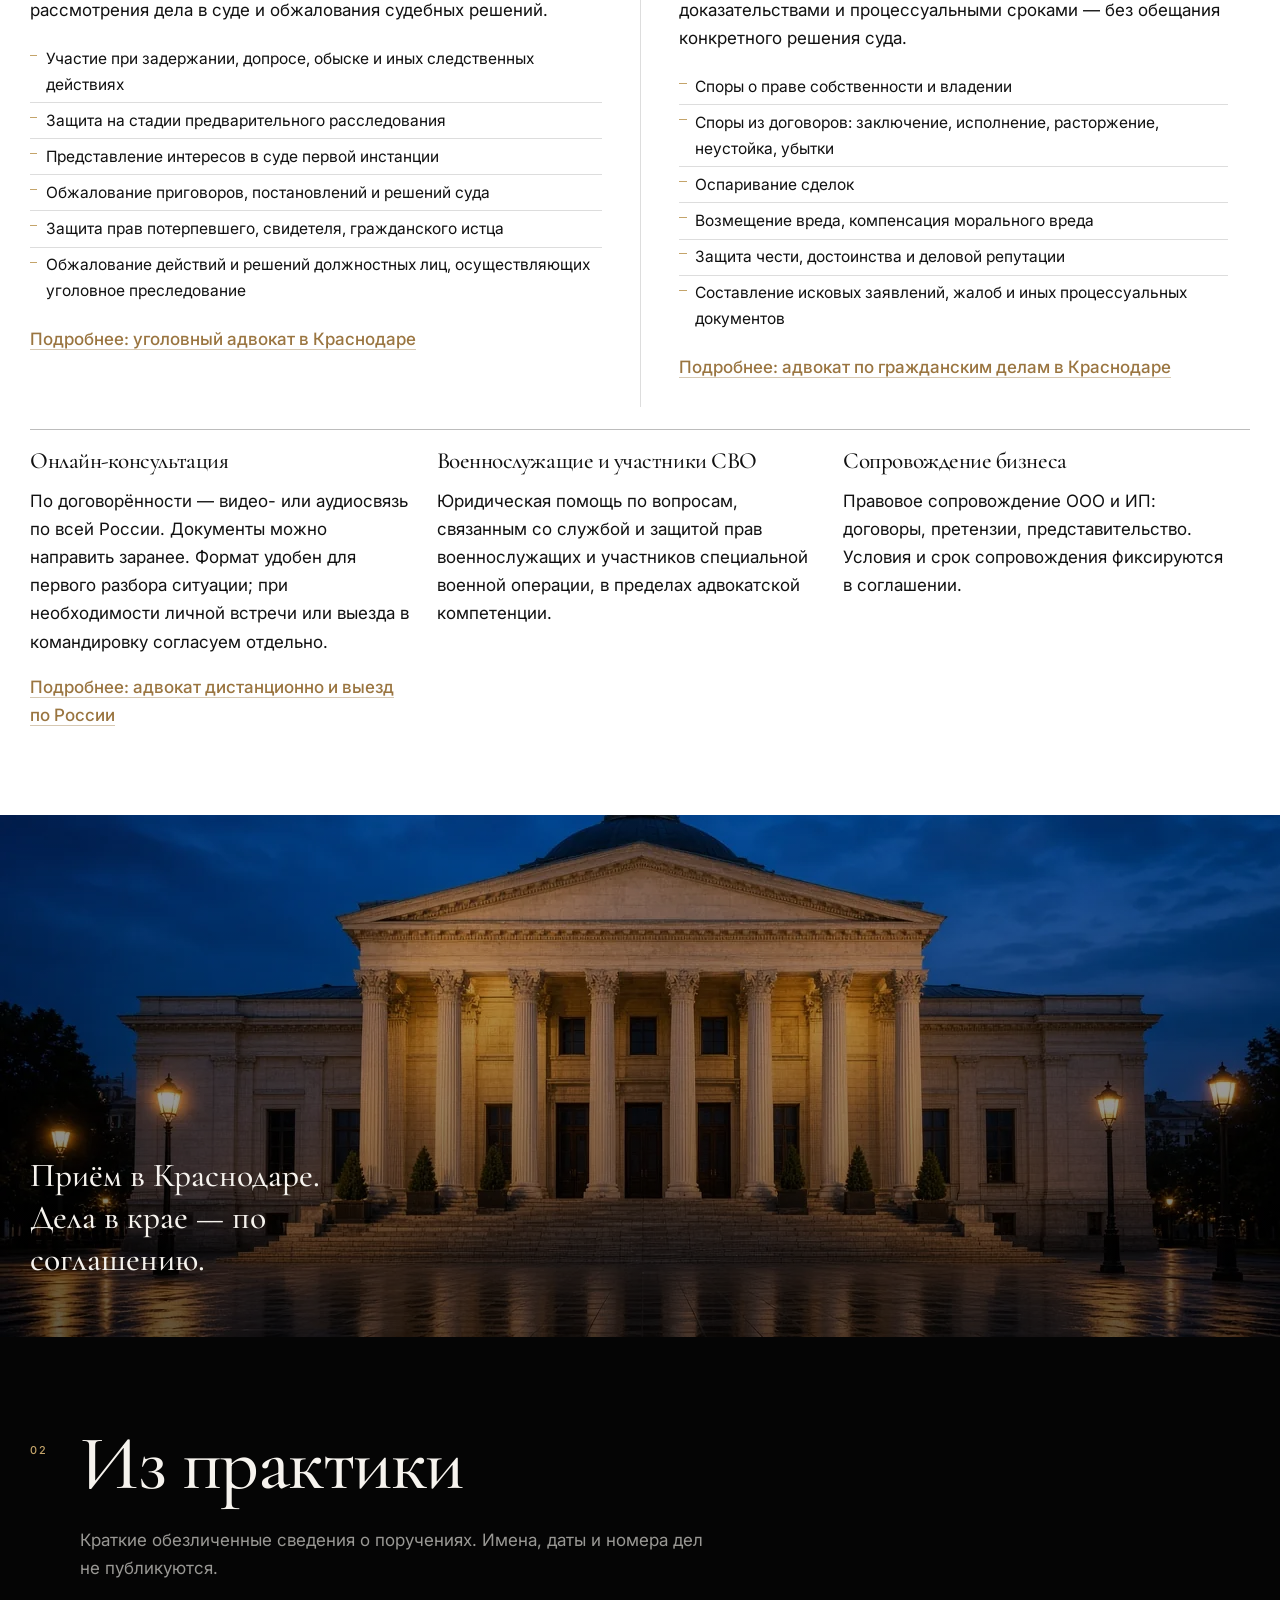
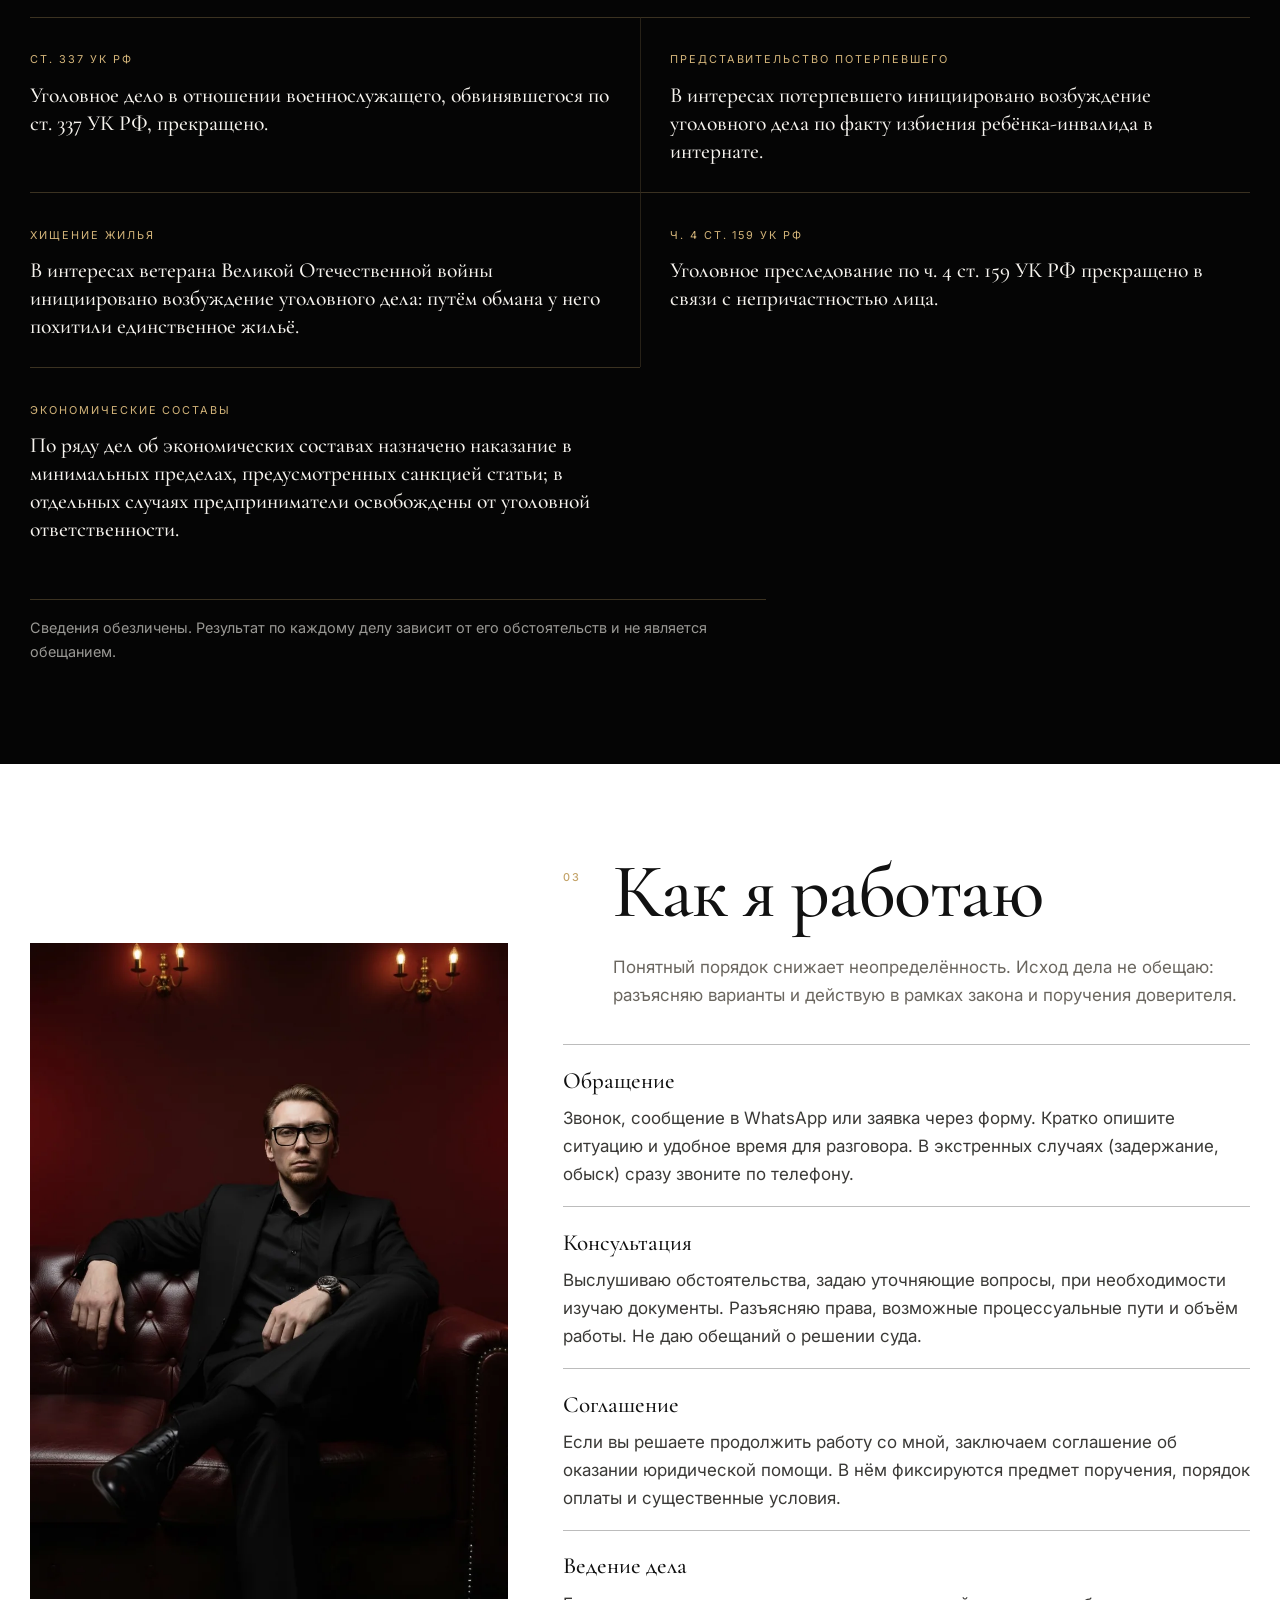
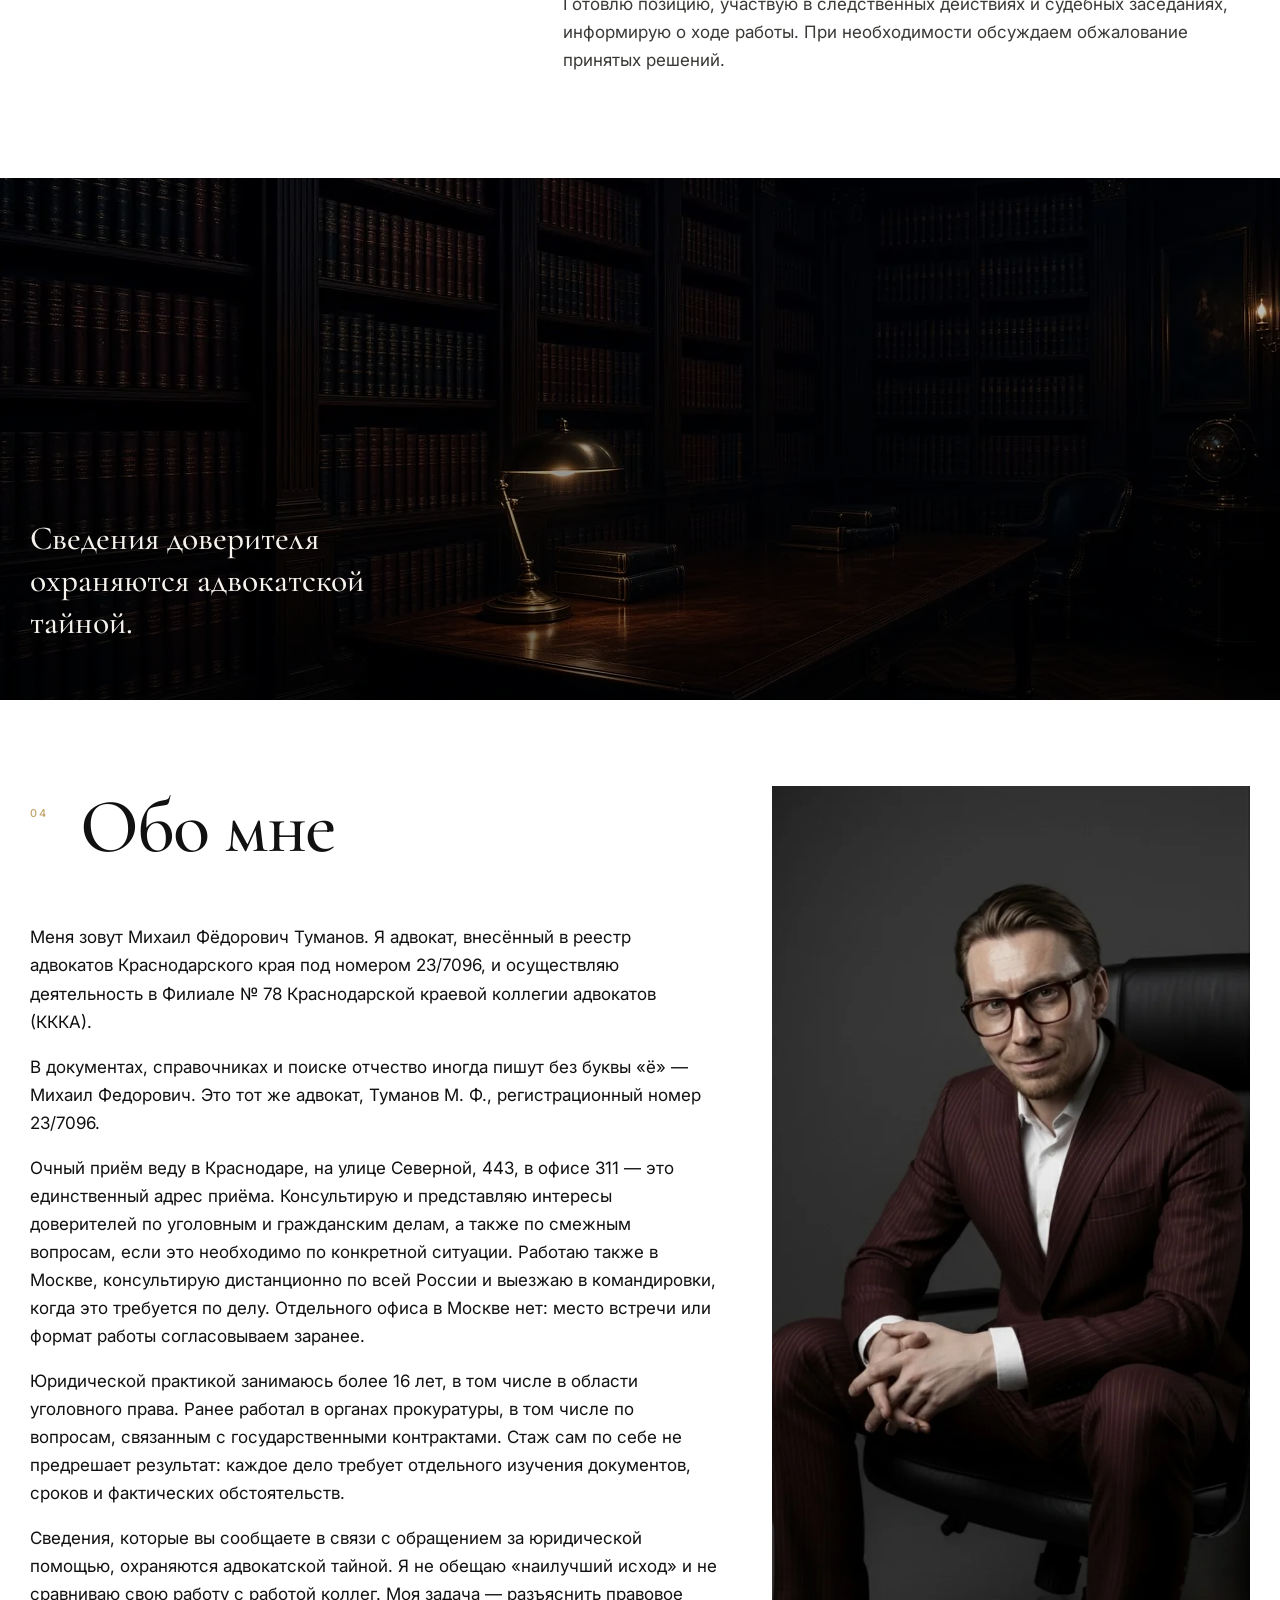
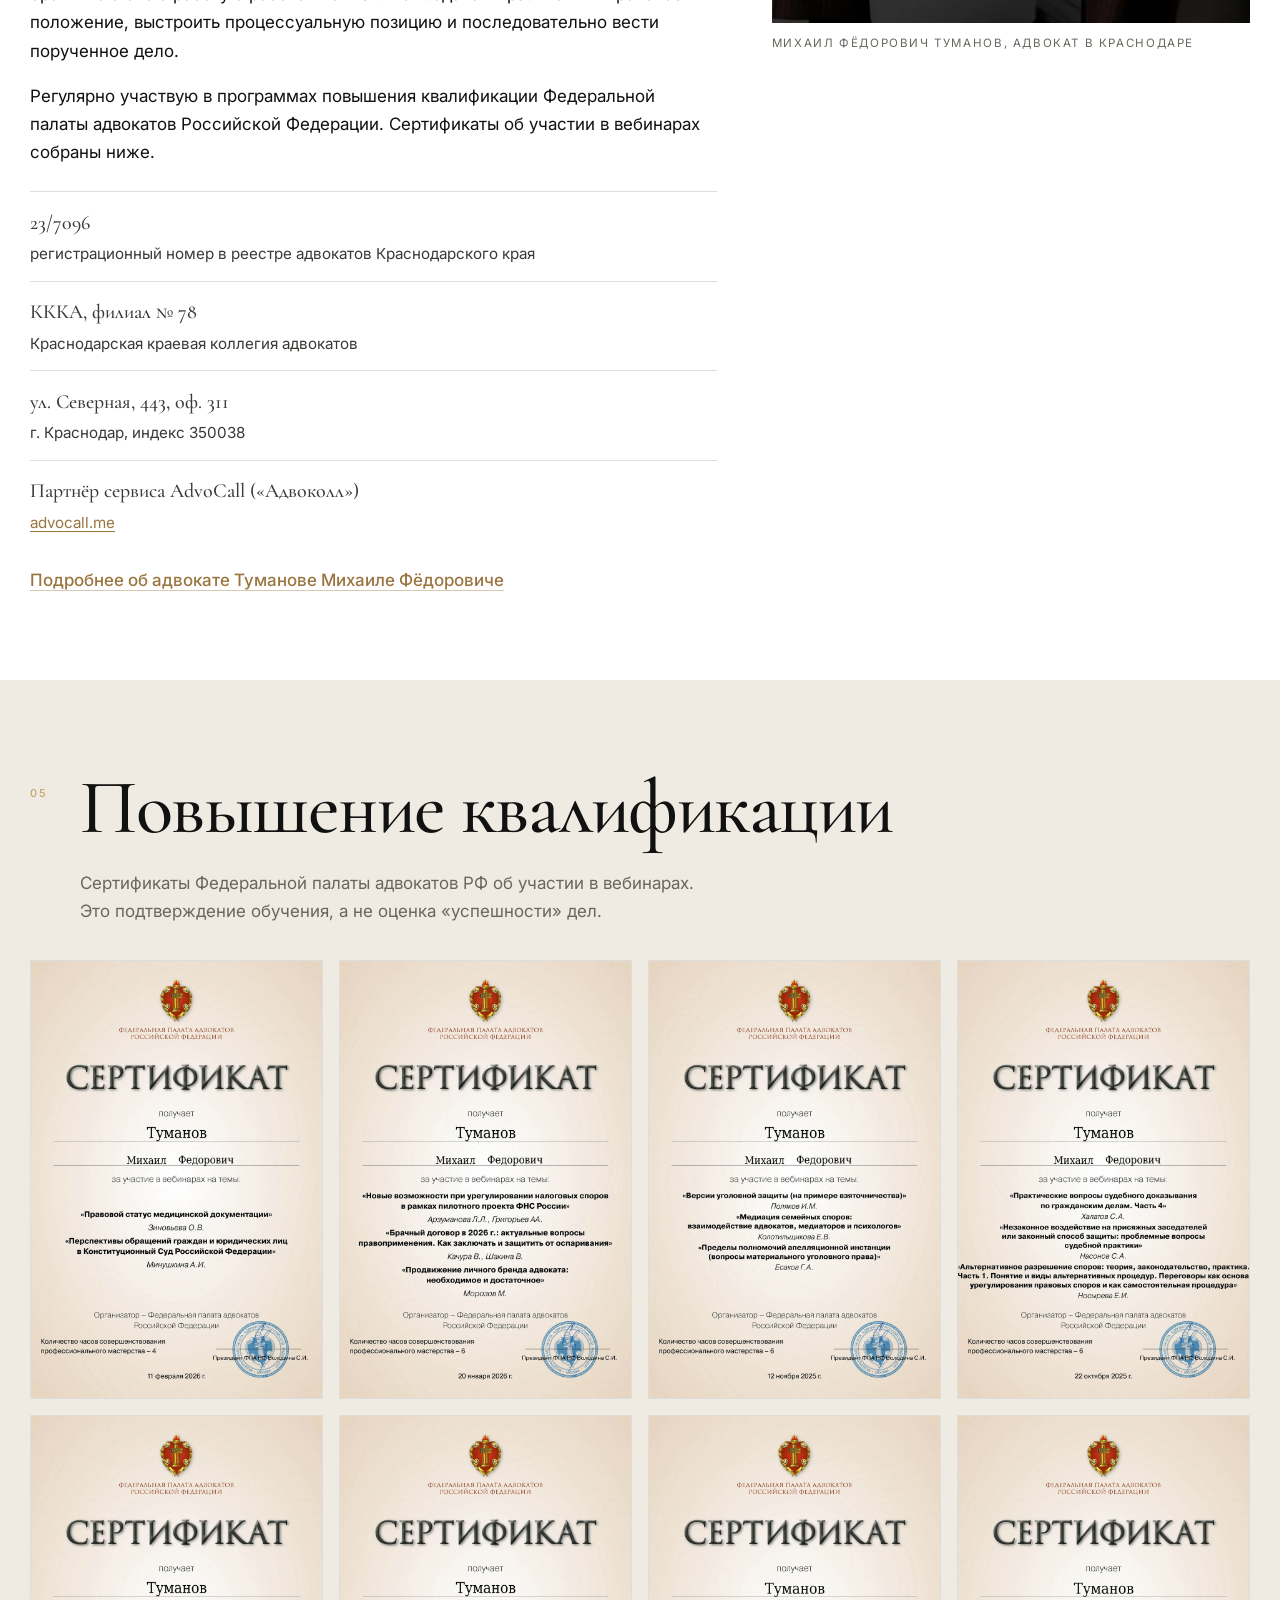
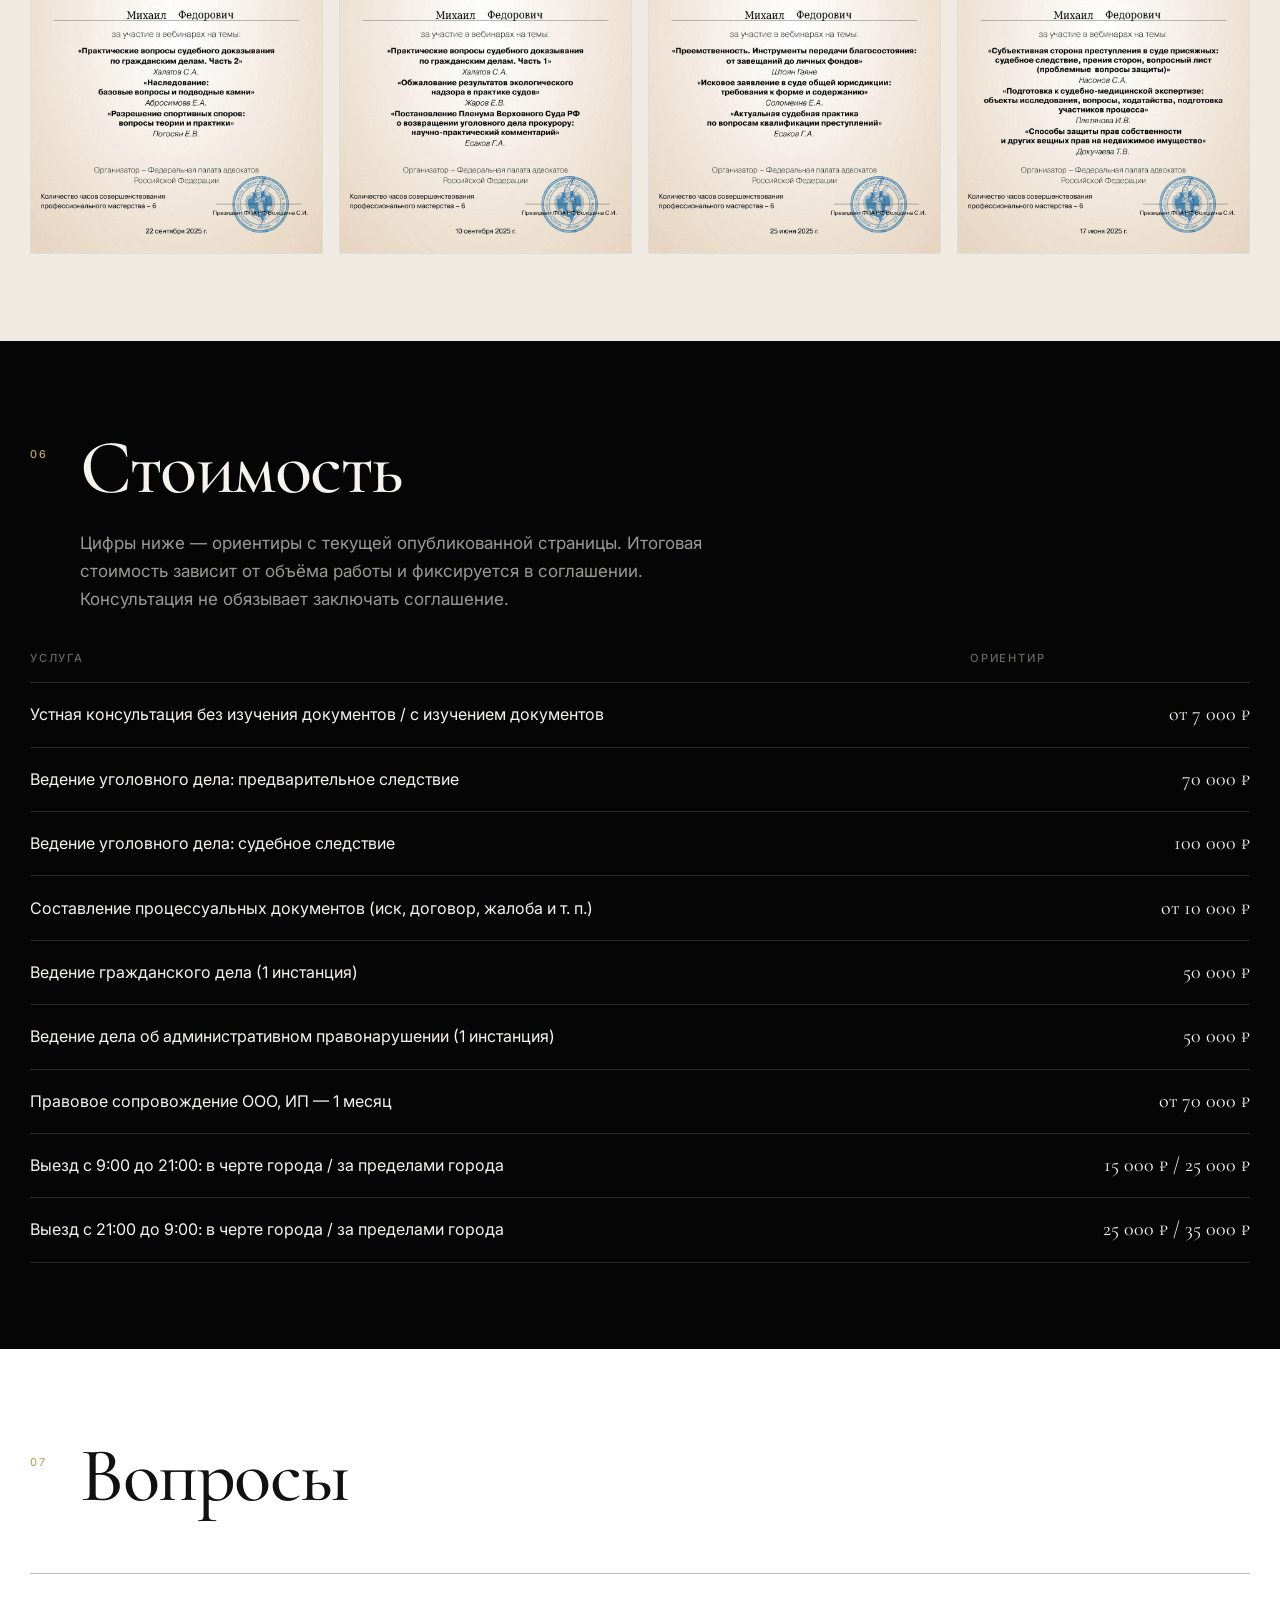
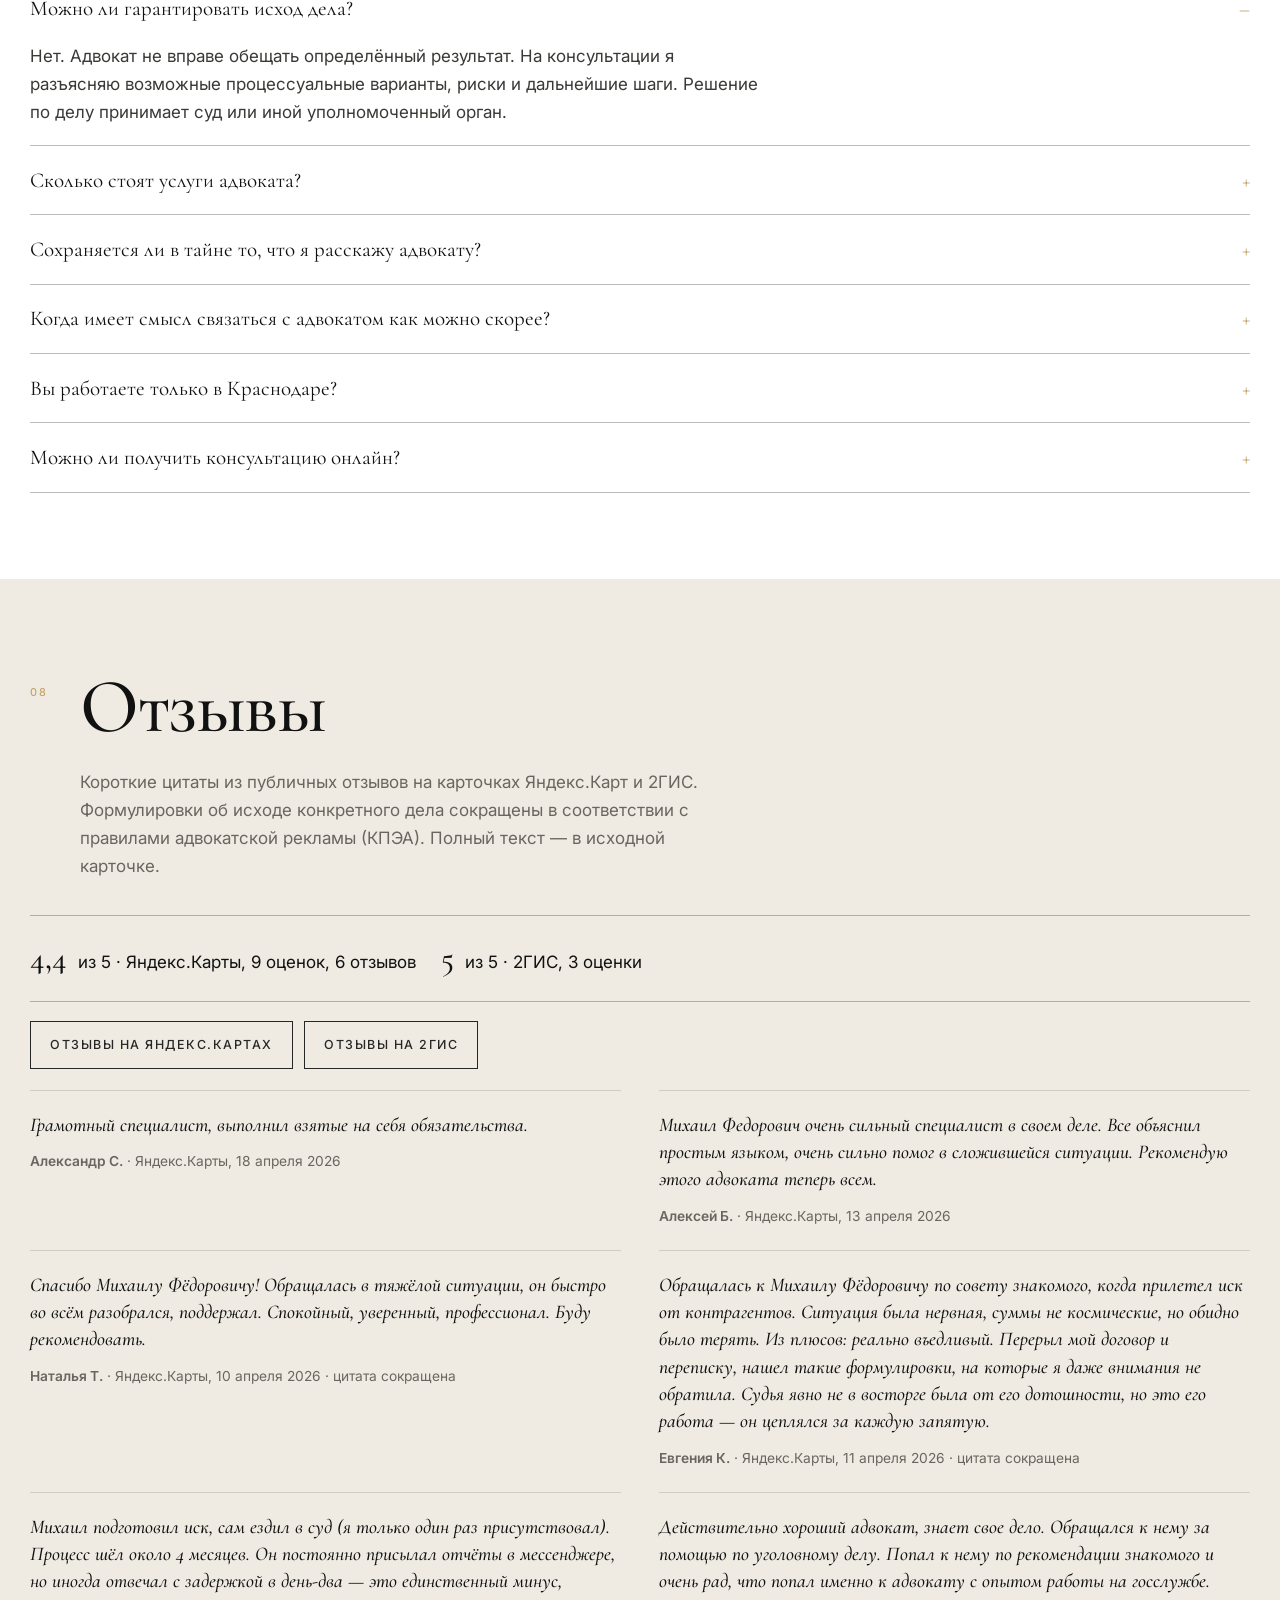
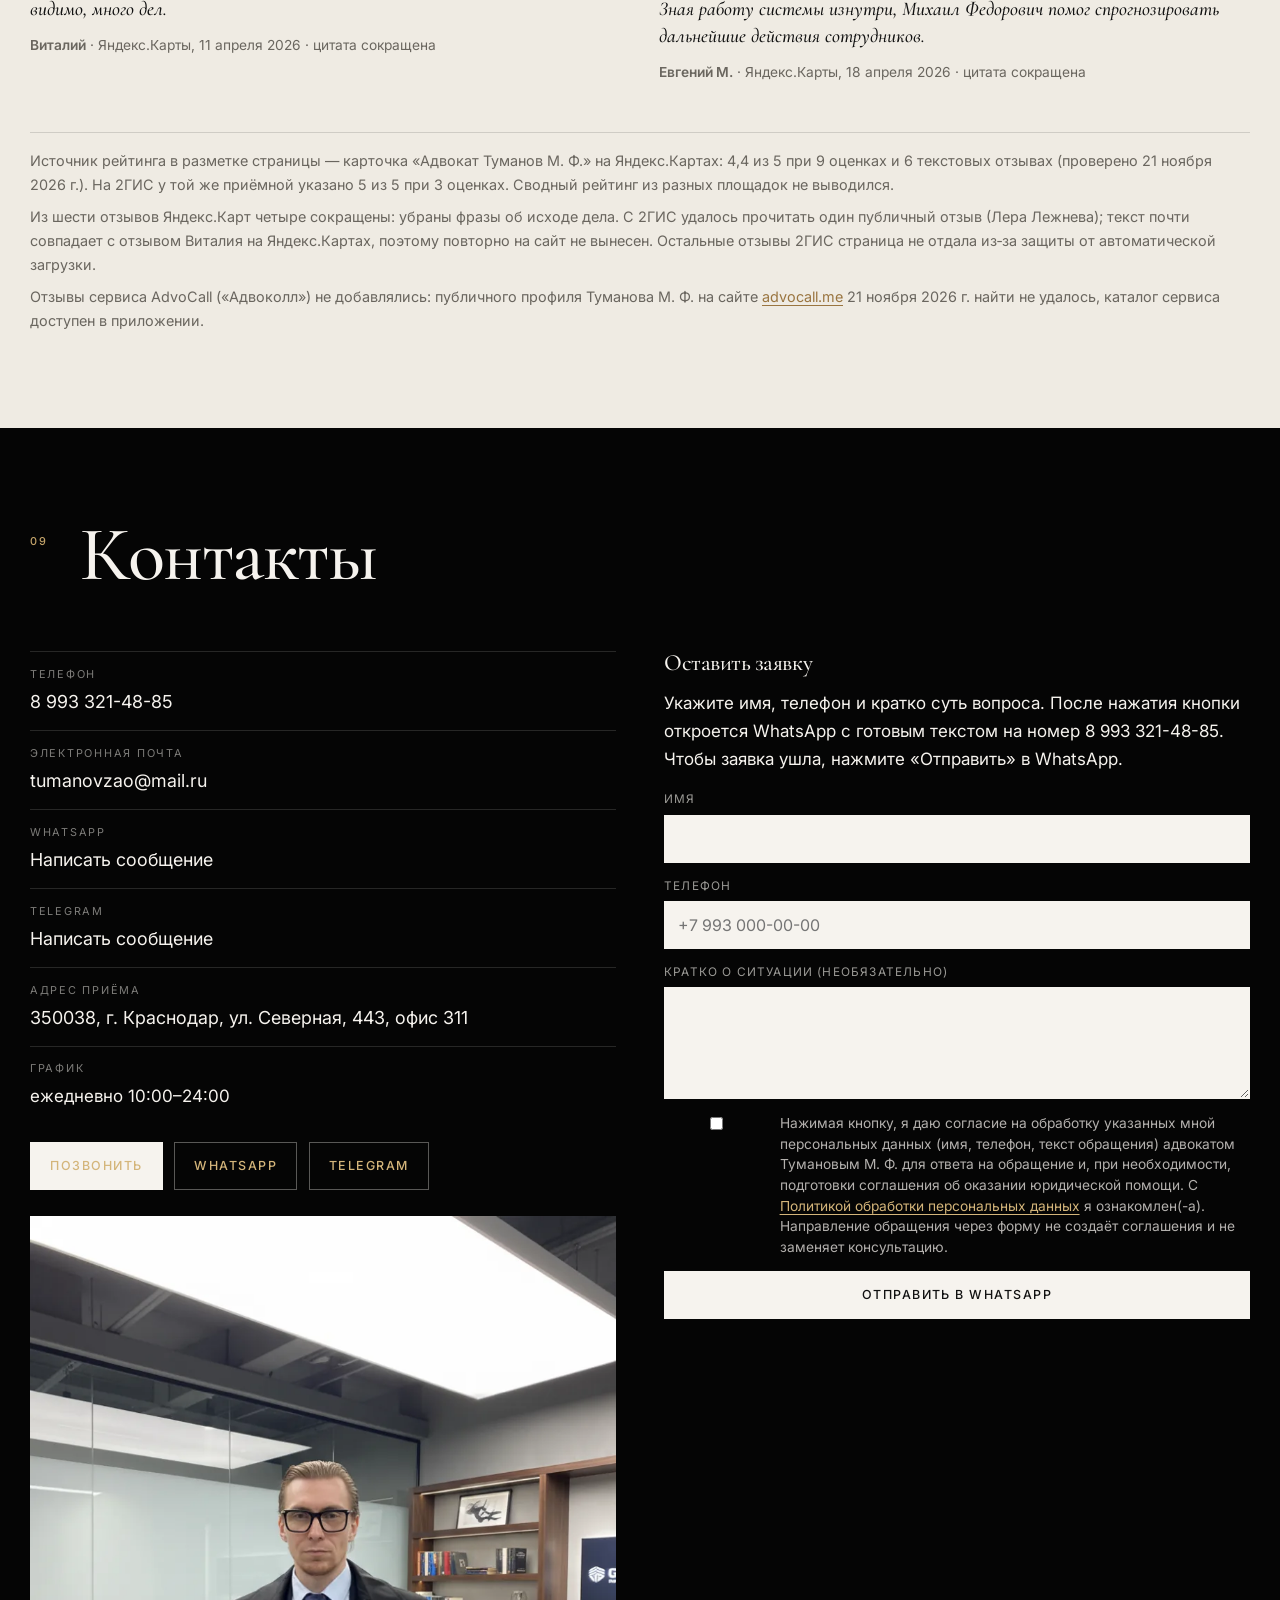
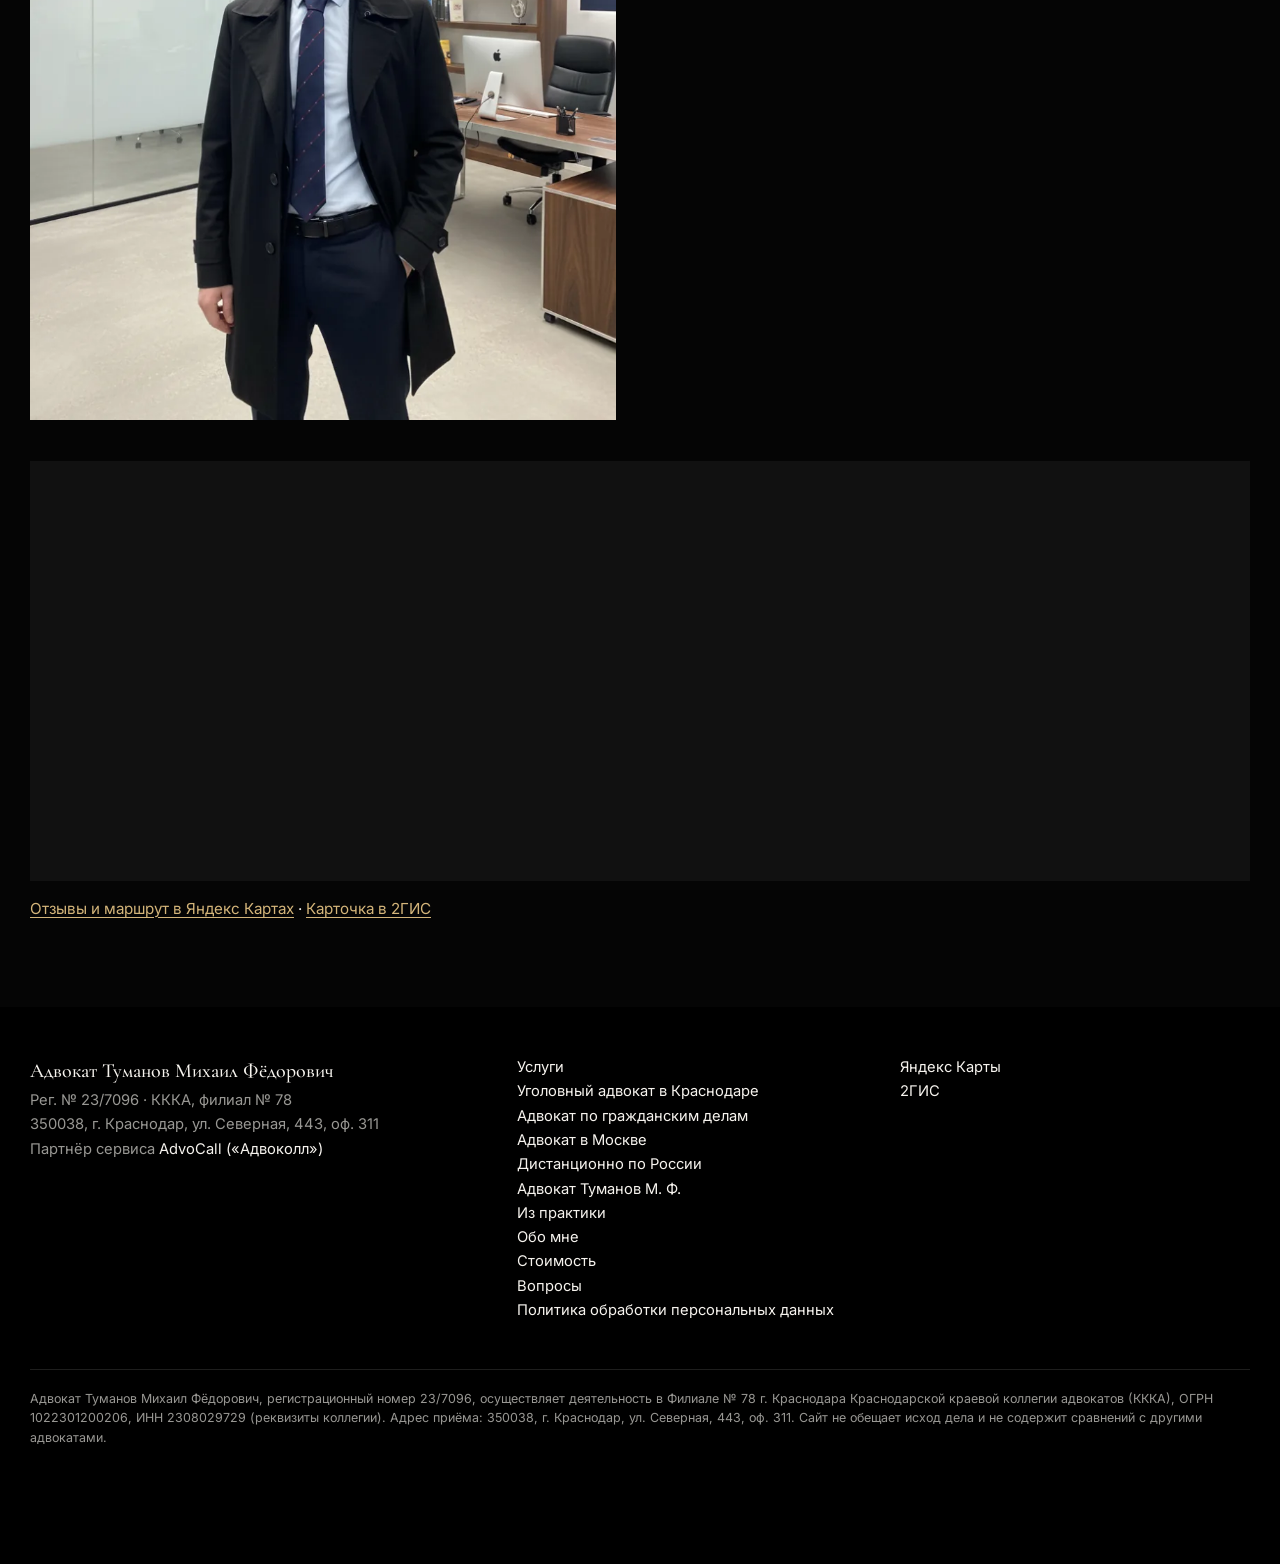
==== commit 6d3488f7: "График 10-24, КККА филиал 78, Telegram, без aggregateRating" ====
--- a/index.html
+++ b/index.html
@@ -128,23 +128,16 @@
       ],
       "employee": { "@id": "https://tumanov-advokat.ru/#person" },
       "founder": { "@id": "https://tumanov-advokat.ru/#person" },
+      "openingHours": "Mo-Su 10:00-24:00",
       "openingHoursSpecification": [
         {
           "@type": "OpeningHoursSpecification",
-          "dayOfWeek": ["Monday", "Tuesday", "Wednesday", "Thursday", "Friday"],
-          "opens": "00:00",
+          "dayOfWeek": ["Monday", "Tuesday", "Wednesday", "Thursday", "Friday", "Saturday", "Sunday"],
+          "opens": "10:00",
           "closes": "23:59"
         }
       ],
-      "description": "Пн–Пт круглосуточно, Сб–Вс по договорённости. Приём: г. Краснодар, ул. Северная, 443, офис 311.",
-      "aggregateRating": {
-        "@type": "AggregateRating",
-        "ratingValue": "4.4",
-        "bestRating": "5",
-        "worstRating": "1",
-        "ratingCount": "9",
-        "reviewCount": "6"
-      }
+      "description": "Ежедневно 10:00–24:00. Приём: г. Краснодар, ул. Северная, 443, офис 311."
     },
     {
       "@type": "WebSite",
@@ -236,7 +229,7 @@
   <a class="skip" href="#main">К содержанию</a>
   <div class="topline">
     <div class="wrap">
-      <span>Рег. № 23/7096 · Филиал № 78 КККА · Краснодар</span>
+      <span>Рег. № 23/7096 · КККА, филиал № 78 · Краснодар</span>
       <a href="tel:+79933214885">8 993 321-48-85</a>
     </div>
   </div>
@@ -446,14 +439,14 @@
           <p>Регулярно участвую в программах повышения квалификации Федеральной палаты адвокатов Российской Федерации. Сертификаты об участии в вебинарах собраны ниже.</p>
           <div class="facts">
             <div><b>23/7096</b> регистрационный номер в реестре адвокатов Краснодарского края</div>
-            <div><b>Филиал № 78 КККА</b> Краснодарская краевая коллегия адвокатов</div>
+            <div><b>КККА, филиал № 78</b> Краснодарская краевая коллегия адвокатов</div>
             <div><b>ул. Северная, 443, оф. 311</b> г. Краснодар, индекс 350038</div>
             <div><b>Партнёр сервиса AdvoCall («Адвоколл»)</b> <a href="https://advocall.me/" rel="noopener noreferrer">advocall.me</a></div>
           </div>
           <p class="card-more"><a href="advokat-tumanov/">Подробнее об адвокате Туманове Михаиле Фёдоровиче</a></p>
         </div>
         <figure class="portrait">
-          <img src="img/portrait-about.webp" width="768" height="1344" alt="Адвокат Туманов Михаил Федорович, Краснодар, Филиал № 78 КККА" loading="lazy">
+          <img src="img/portrait-about.webp" width="768" height="1344" alt="Адвокат Туманов Михаил Федорович, Краснодар, КККА, филиал № 78" loading="lazy">
           <figcaption>Михаил Фёдорович Туманов, адвокат в Краснодаре</figcaption>
         </figure>
       </div>
@@ -607,12 +600,14 @@
               <li><span>Телефон</span><a href="tel:+79933214885">8 993 321-48-85</a></li>
               <li><span>Электронная почта</span><a href="mailto:tumanovzao@mail.ru">tumanovzao@mail.ru</a></li>
               <li><span>WhatsApp</span><a href="https://wa.me/79933214885" rel="noopener noreferrer">Написать сообщение</a></li>
+              <li><span>Telegram</span><a href="https://t.me/+79933214885" rel="noopener noreferrer">Написать сообщение</a></li>
               <li><span>Адрес приёма</span><a href="https://yandex.ru/maps/org/advokat_tumanov_m_f_/73334328233/" rel="noopener noreferrer">350038, г. Краснодар, ул. Северная, 443, офис 311</a></li>
-              <li><span>График</span>Пн–Пт: круглосуточно; Сб–Вс: по договорённости.</li>
+              <li><span>График</span>ежедневно 10:00–24:00</li>
             </ul>
             <div class="cta-row">
               <a class="btn btn-primary" href="tel:+79933214885">Позвонить</a>
               <a class="btn btn-wa" href="https://wa.me/79933214885" rel="noopener noreferrer">WhatsApp</a>
+              <a class="btn btn-tg" href="https://t.me/+79933214885" rel="noopener noreferrer">Telegram</a>
             </div>
             <figure class="office-shot">
               <img src="img/portrait-office.webp" width="840" height="1152" alt="Адвокат Туманов Михаил Фёдорович" loading="lazy">
@@ -657,7 +652,7 @@
       <div class="grid">
         <div>
           <p><strong>Адвокат Туманов Михаил Фёдорович</strong><br>
-          Рег. № 23/7096 · Филиал № 78 КККА<br>
+          Рег. № 23/7096 · КККА, филиал № 78<br>
           350038, г. Краснодар, ул. Северная, 443, оф. 311<br>
           Партнёр сервиса <a href="https://advocall.me/" rel="noopener noreferrer">AdvoCall («Адвоколл»)</a></p>
         </div>
--- a/styles.css
+++ b/styles.css
@@ -20,6 +20,7 @@
   --ok: #1f4a34;
   --danger: #8a2e2e;
   --wa: #1f5c3a;
+  --tg: #2a5570;
   --radius: 0;
   --shadow: none;
   --shadow-hover: none;
@@ -183,6 +184,9 @@
 .btn-wa { background: transparent; color: #f6f3ee; border-color: rgba(246,243,238,.35); }
 section:not(.hero):not(.dark):not(.band) .btn-wa { color: var(--wa); border-color: var(--wa); }
 .btn-wa:hover { background: var(--wa); color: #f6f3ee; border-color: var(--wa); }
+.btn-tg { background: transparent; color: #f6f3ee; border-color: rgba(246,243,238,.35); }
+section:not(.hero):not(.dark):not(.band) .btn-tg { color: var(--tg); border-color: var(--tg); }
+.btn-tg:hover { background: var(--tg); color: #f6f3ee; border-color: var(--tg); }
 .btn-light { background: transparent; color: #f6f3ee; border-color: rgba(246,243,238,.4); }
 section:not(.hero):not(.dark):not(.band) .btn-light { color: #111; border-color: var(--line-strong); }
 .btn-light:hover { border-color: var(--gold); color: var(--gold-2); }
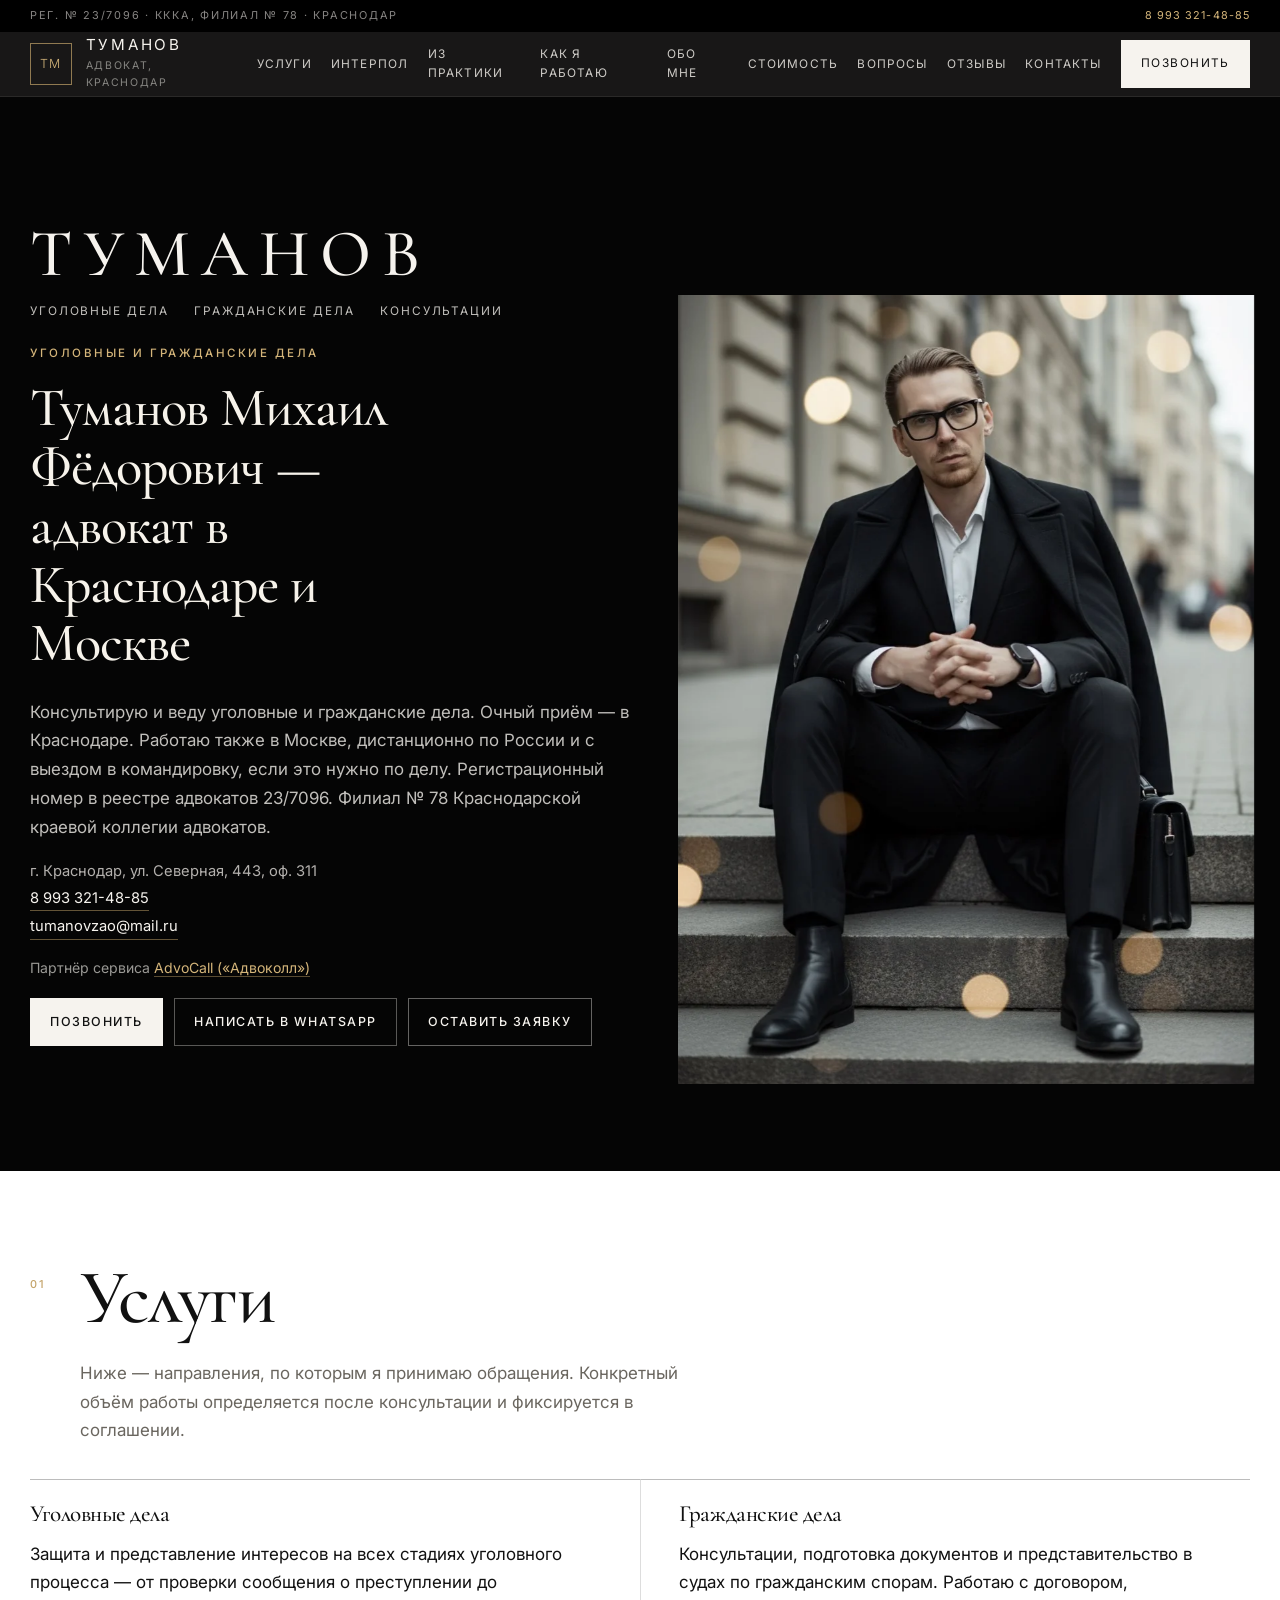
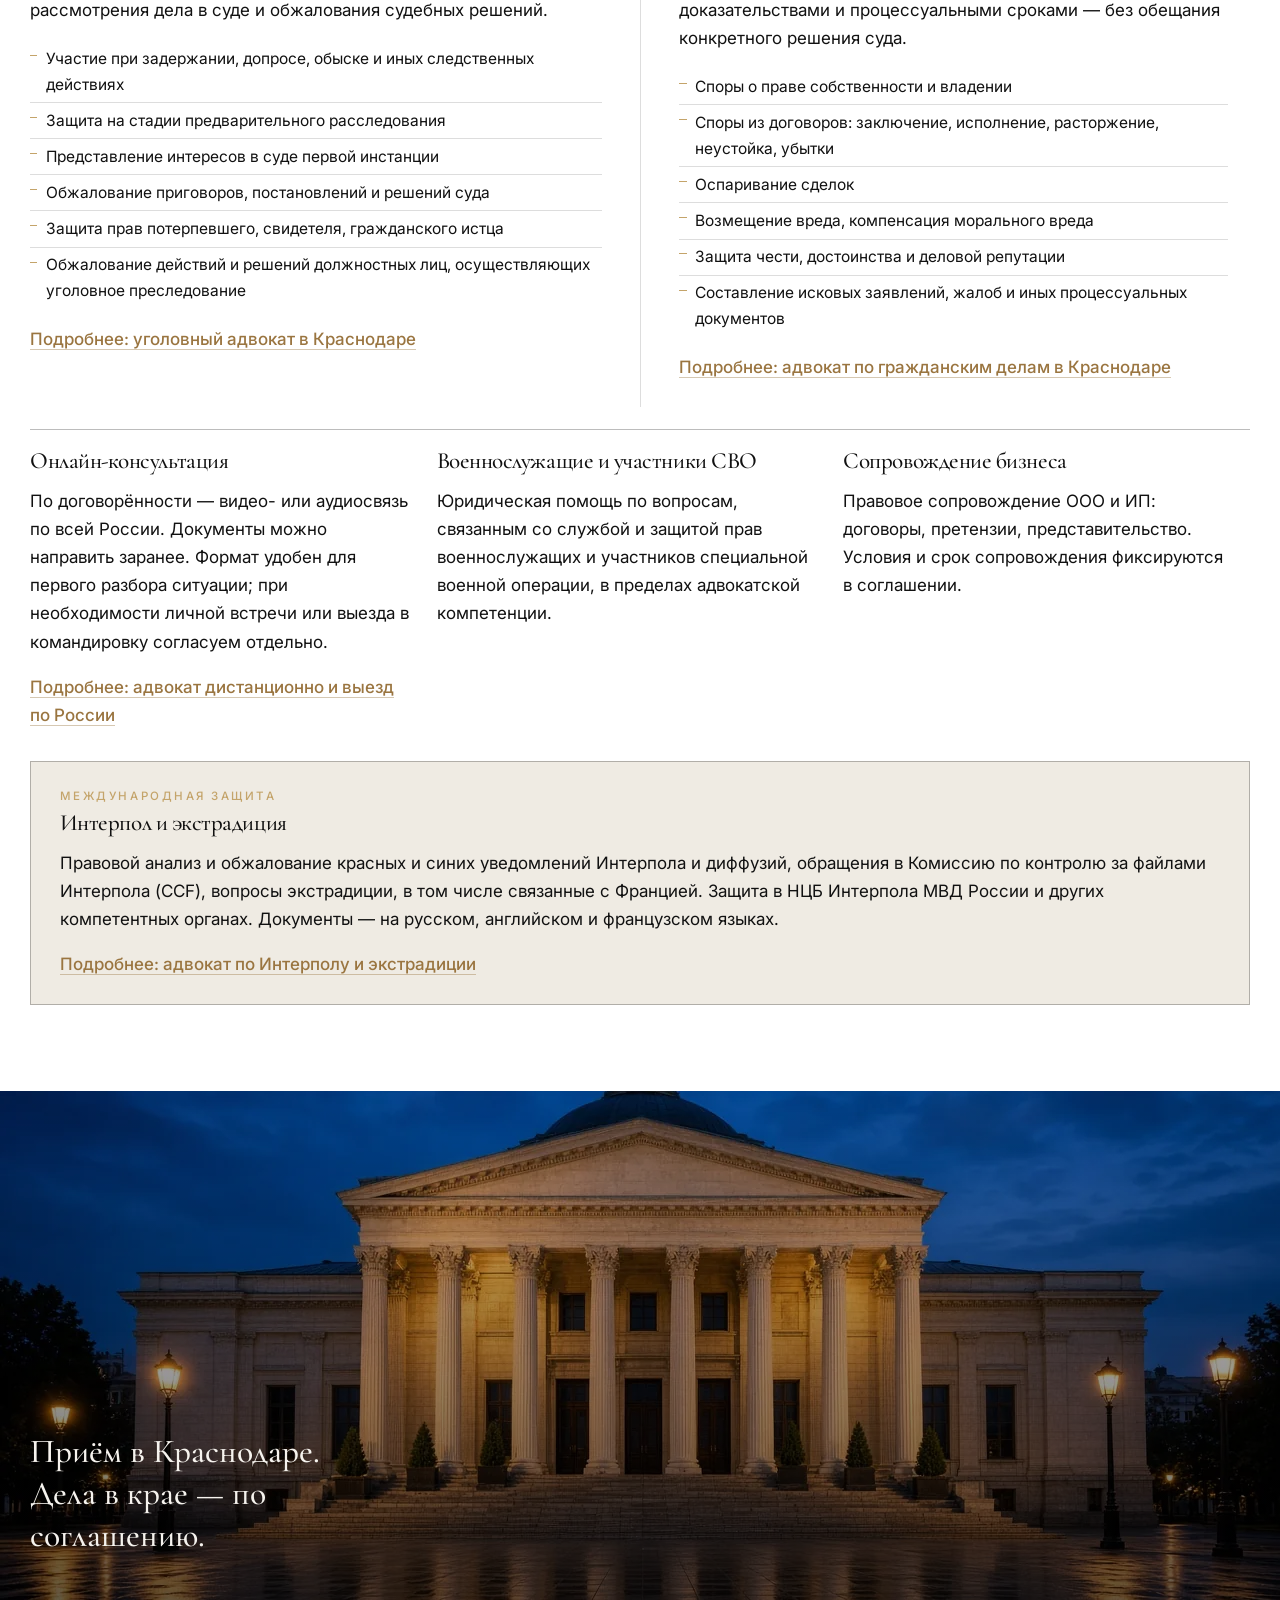
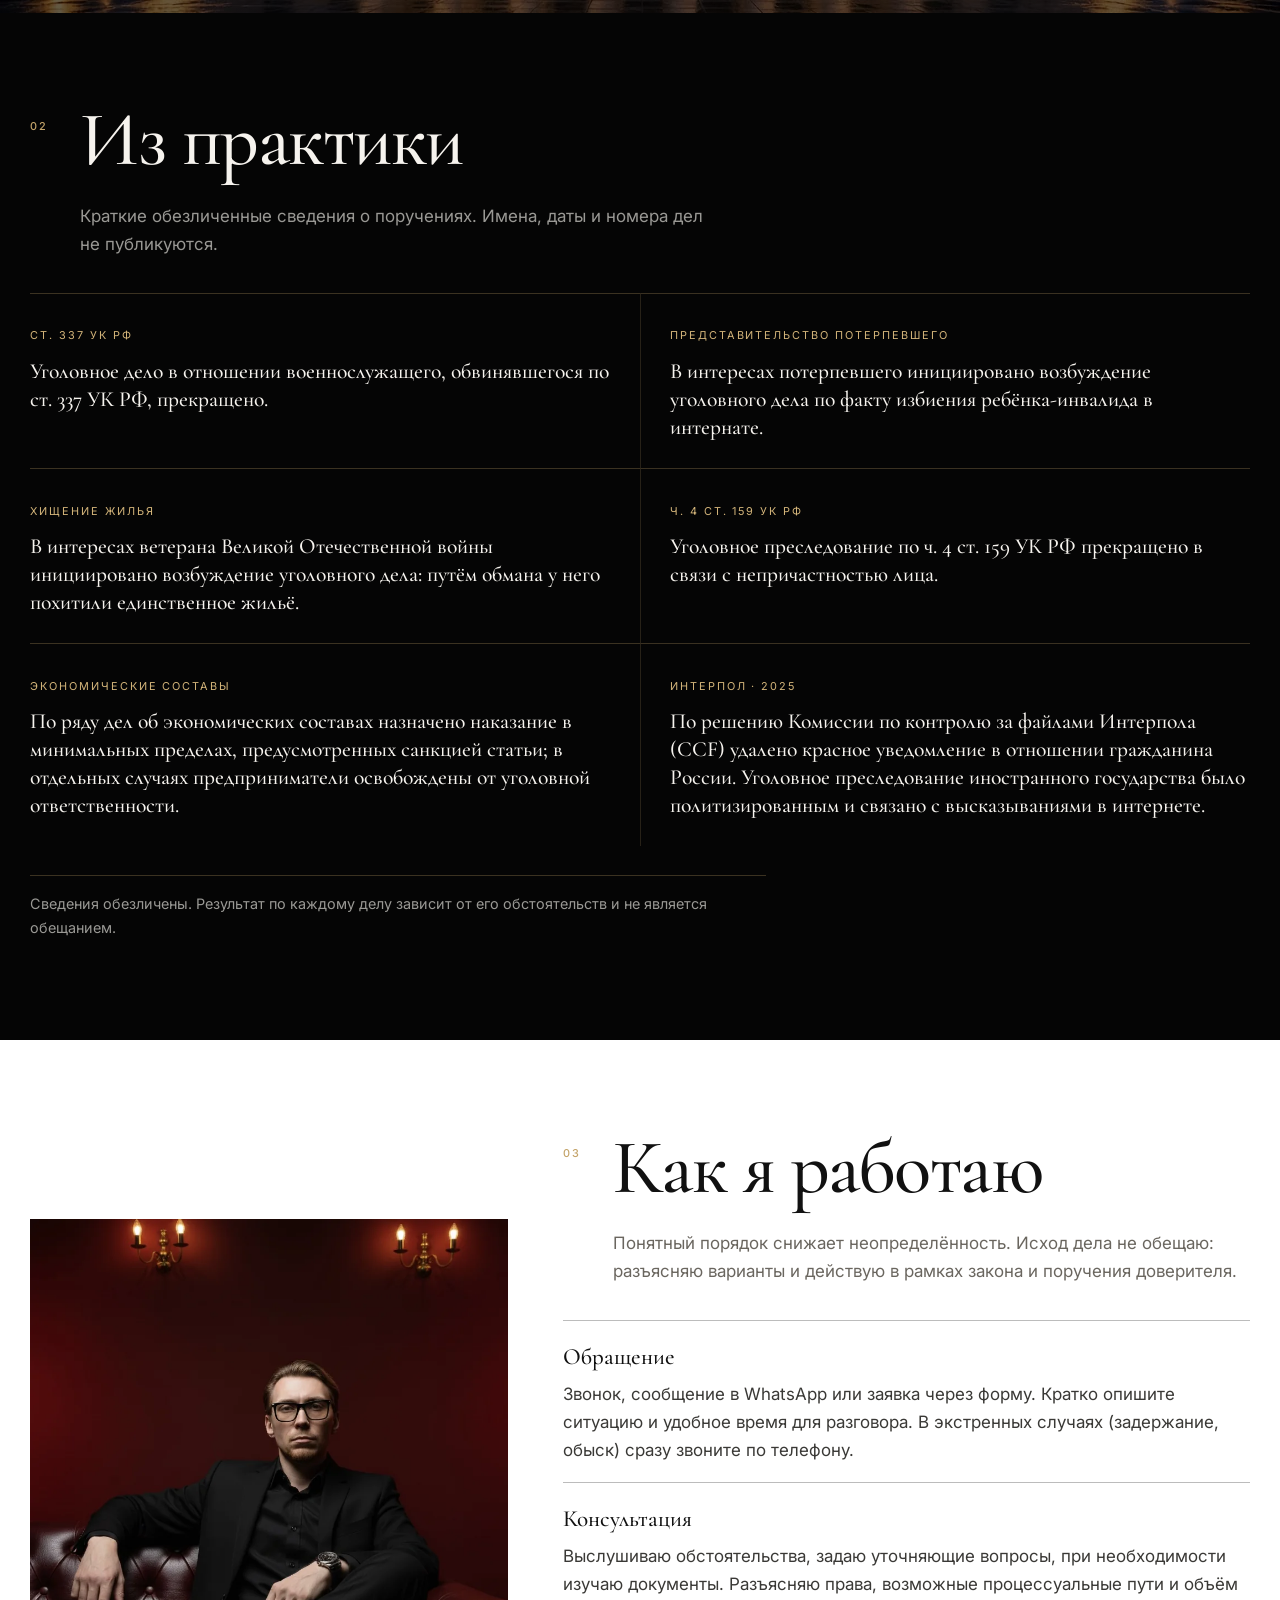
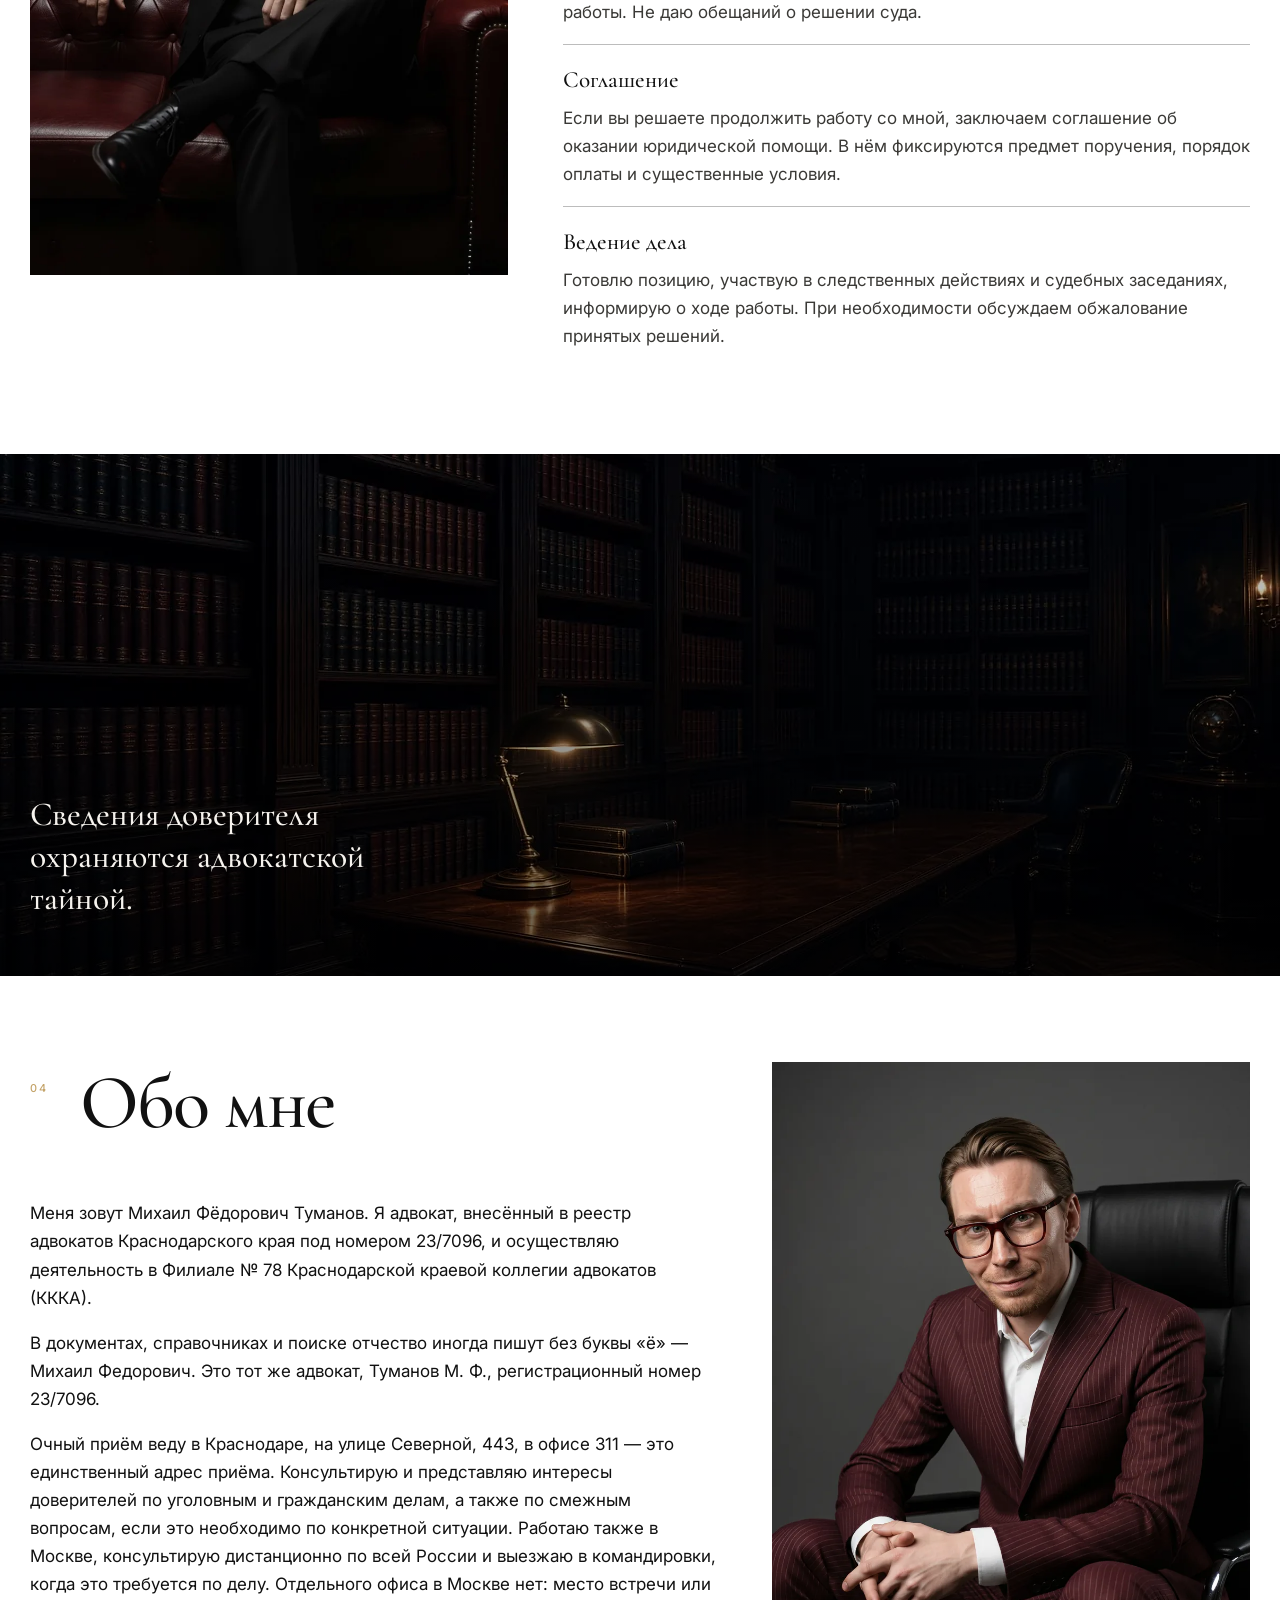
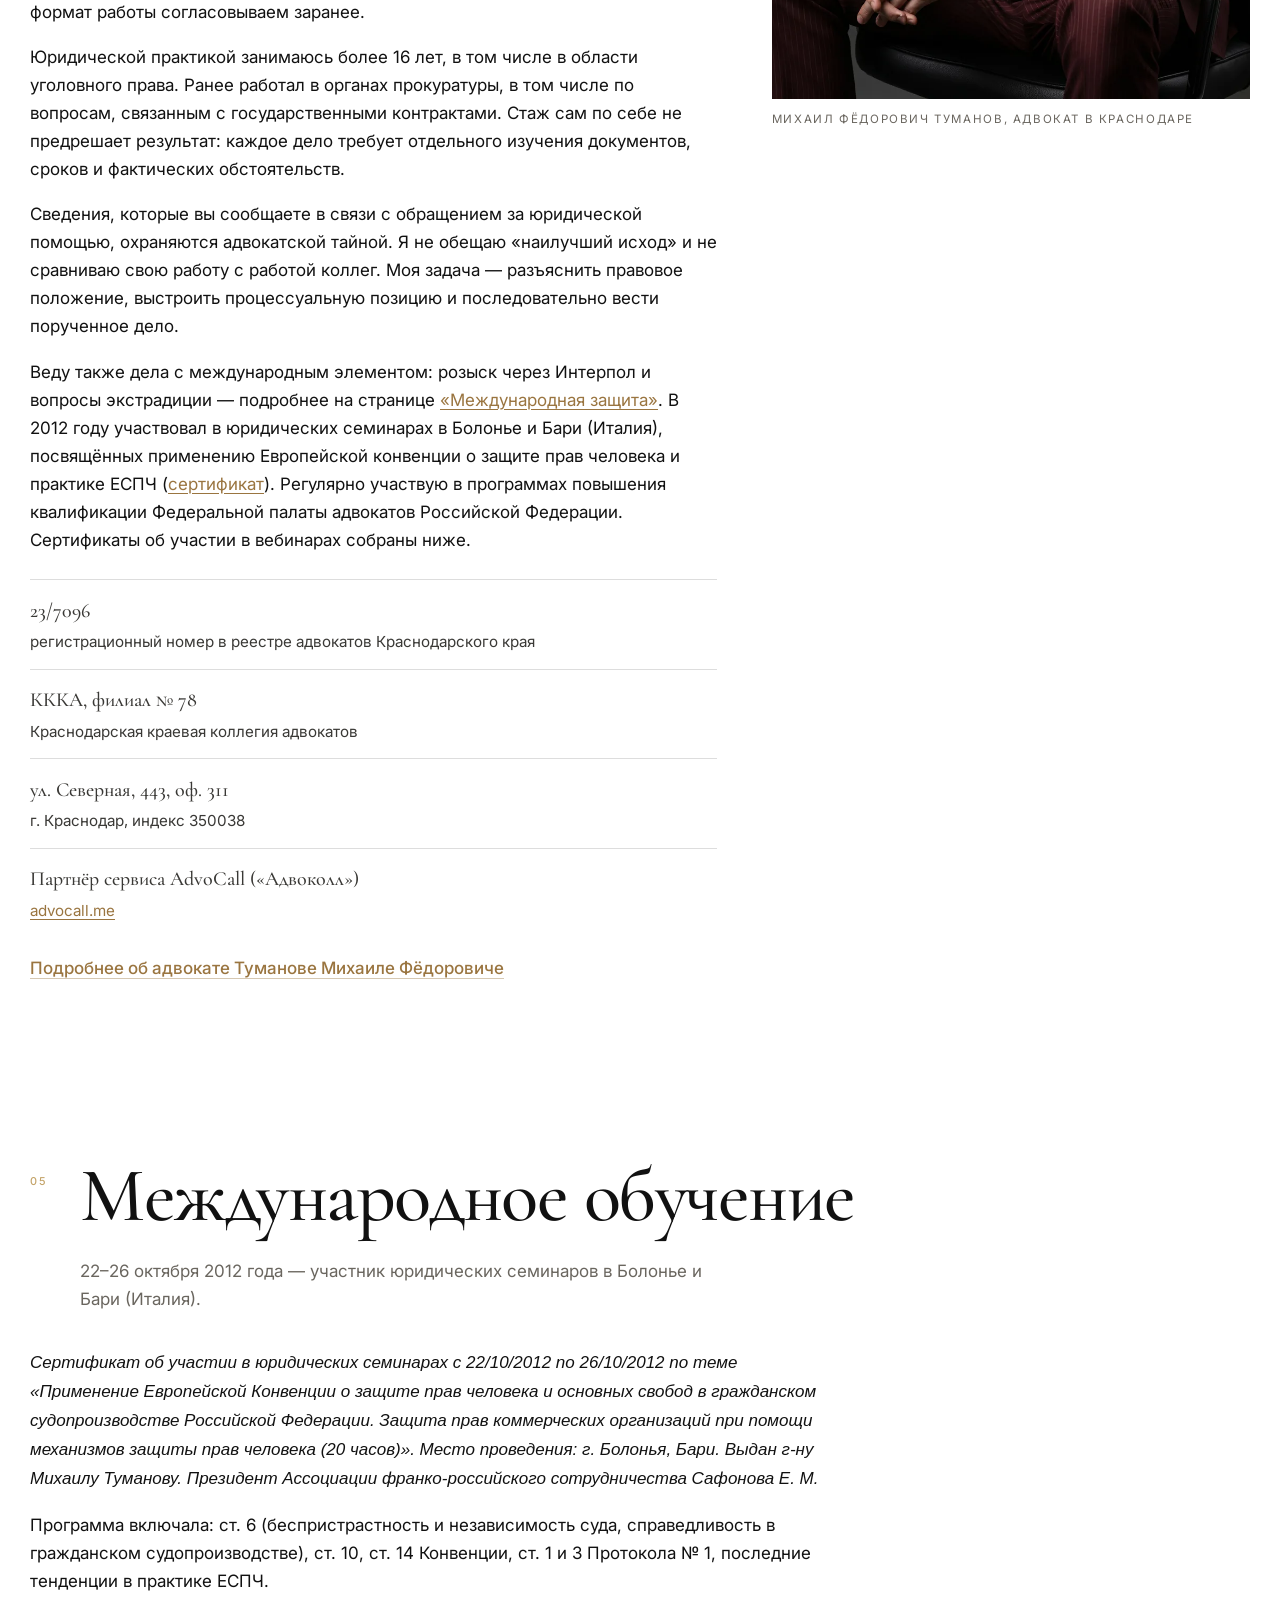
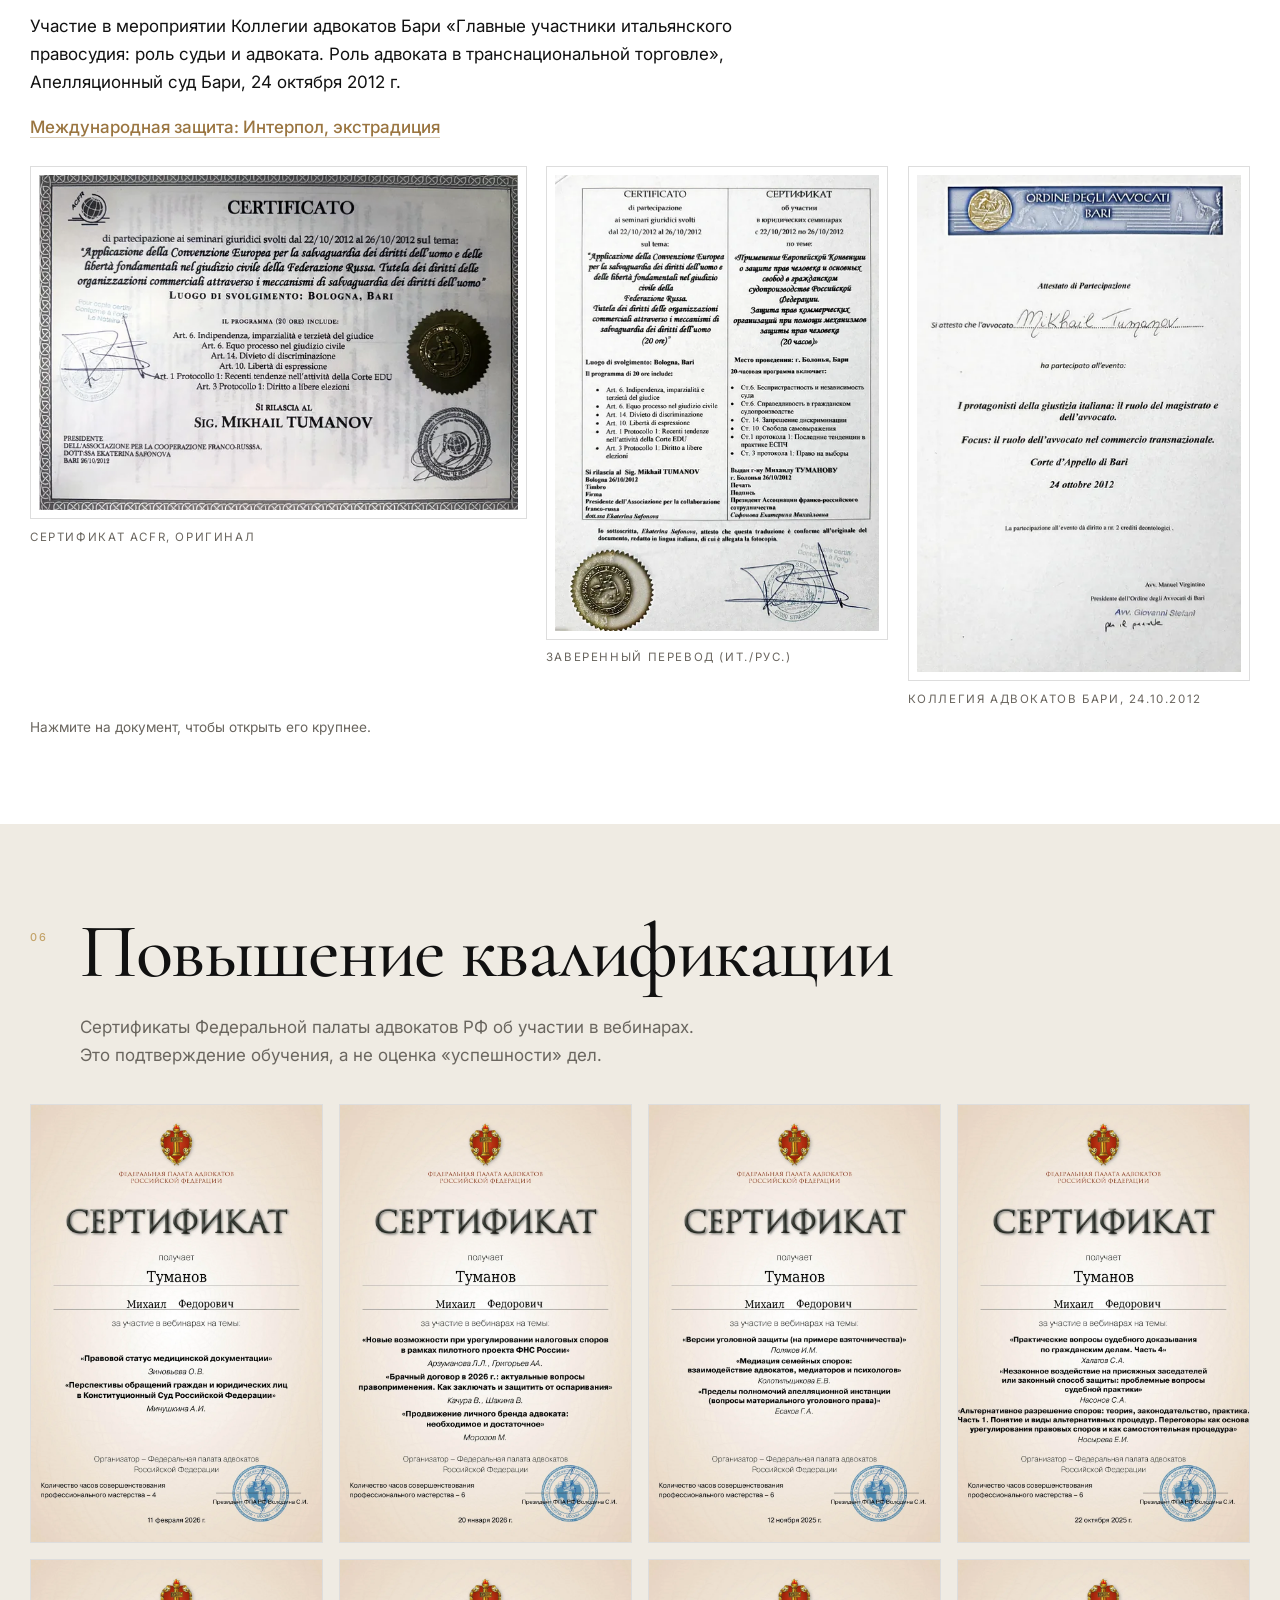
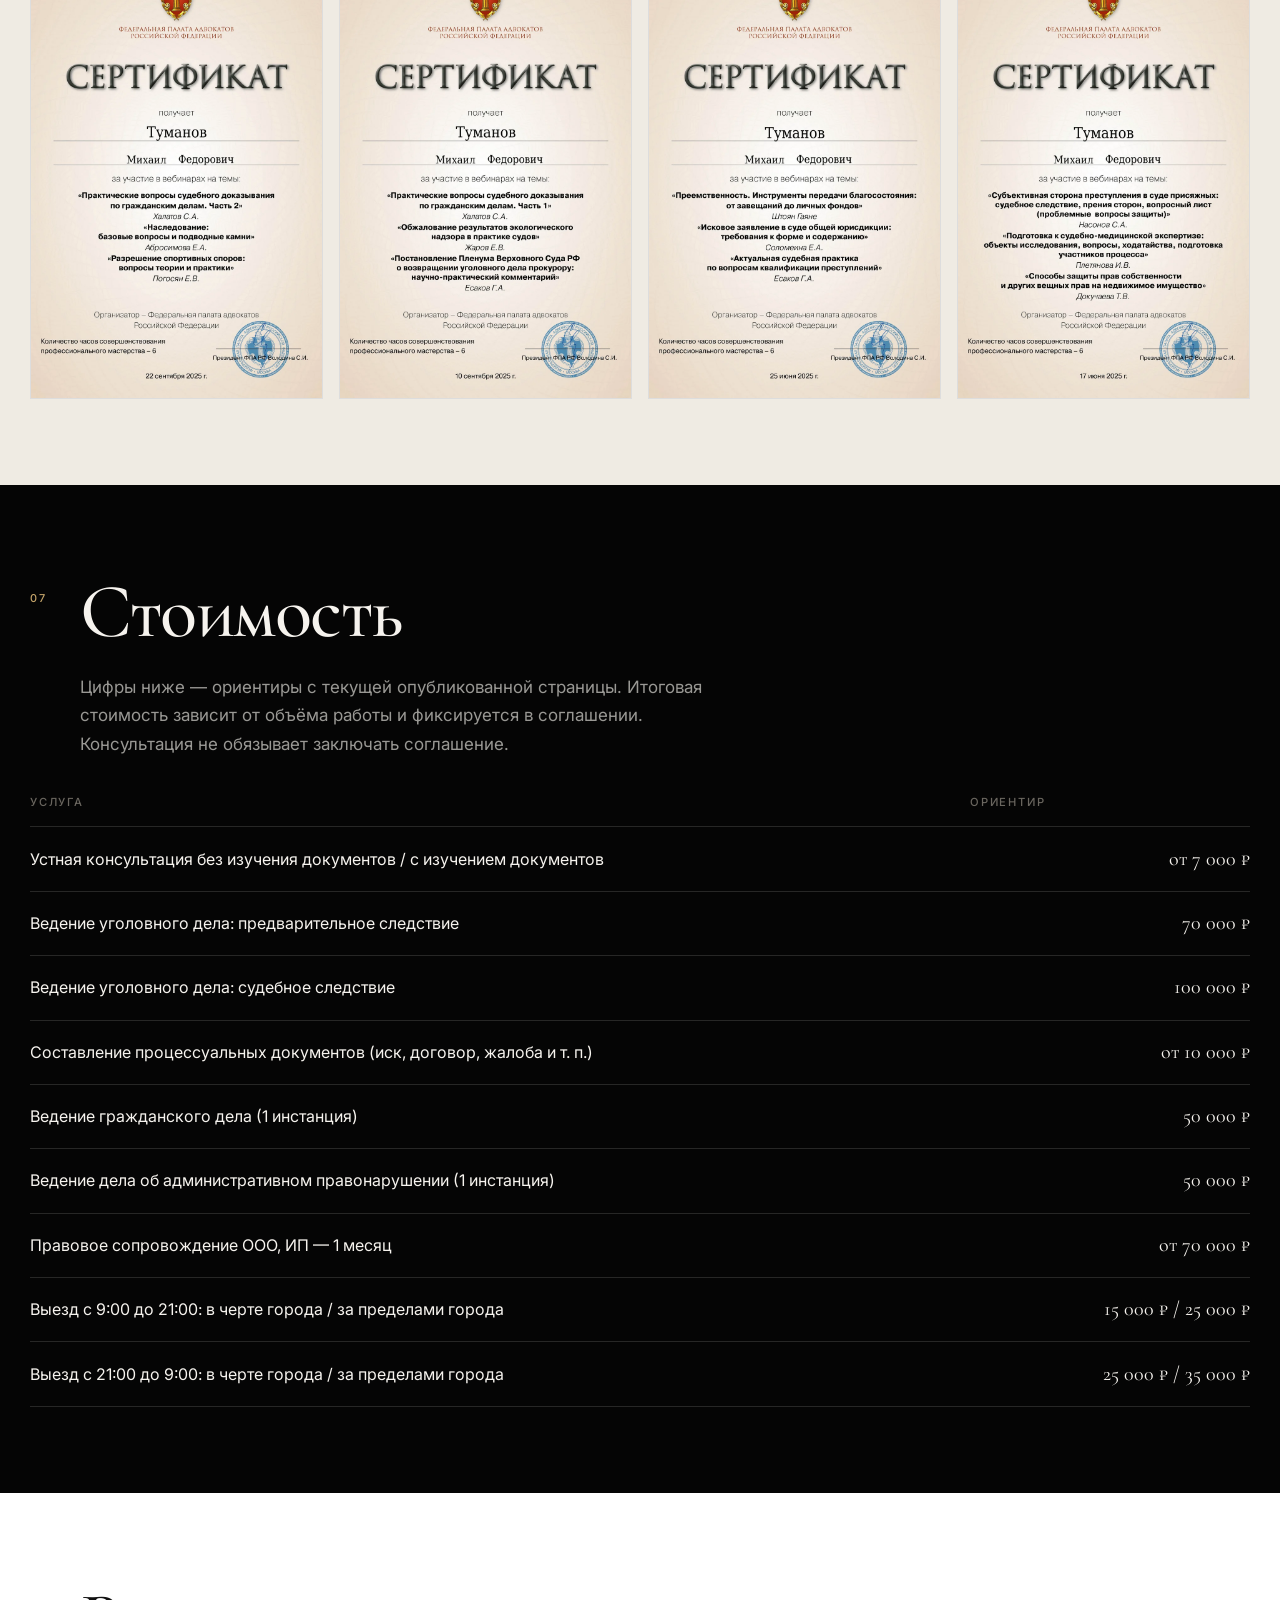
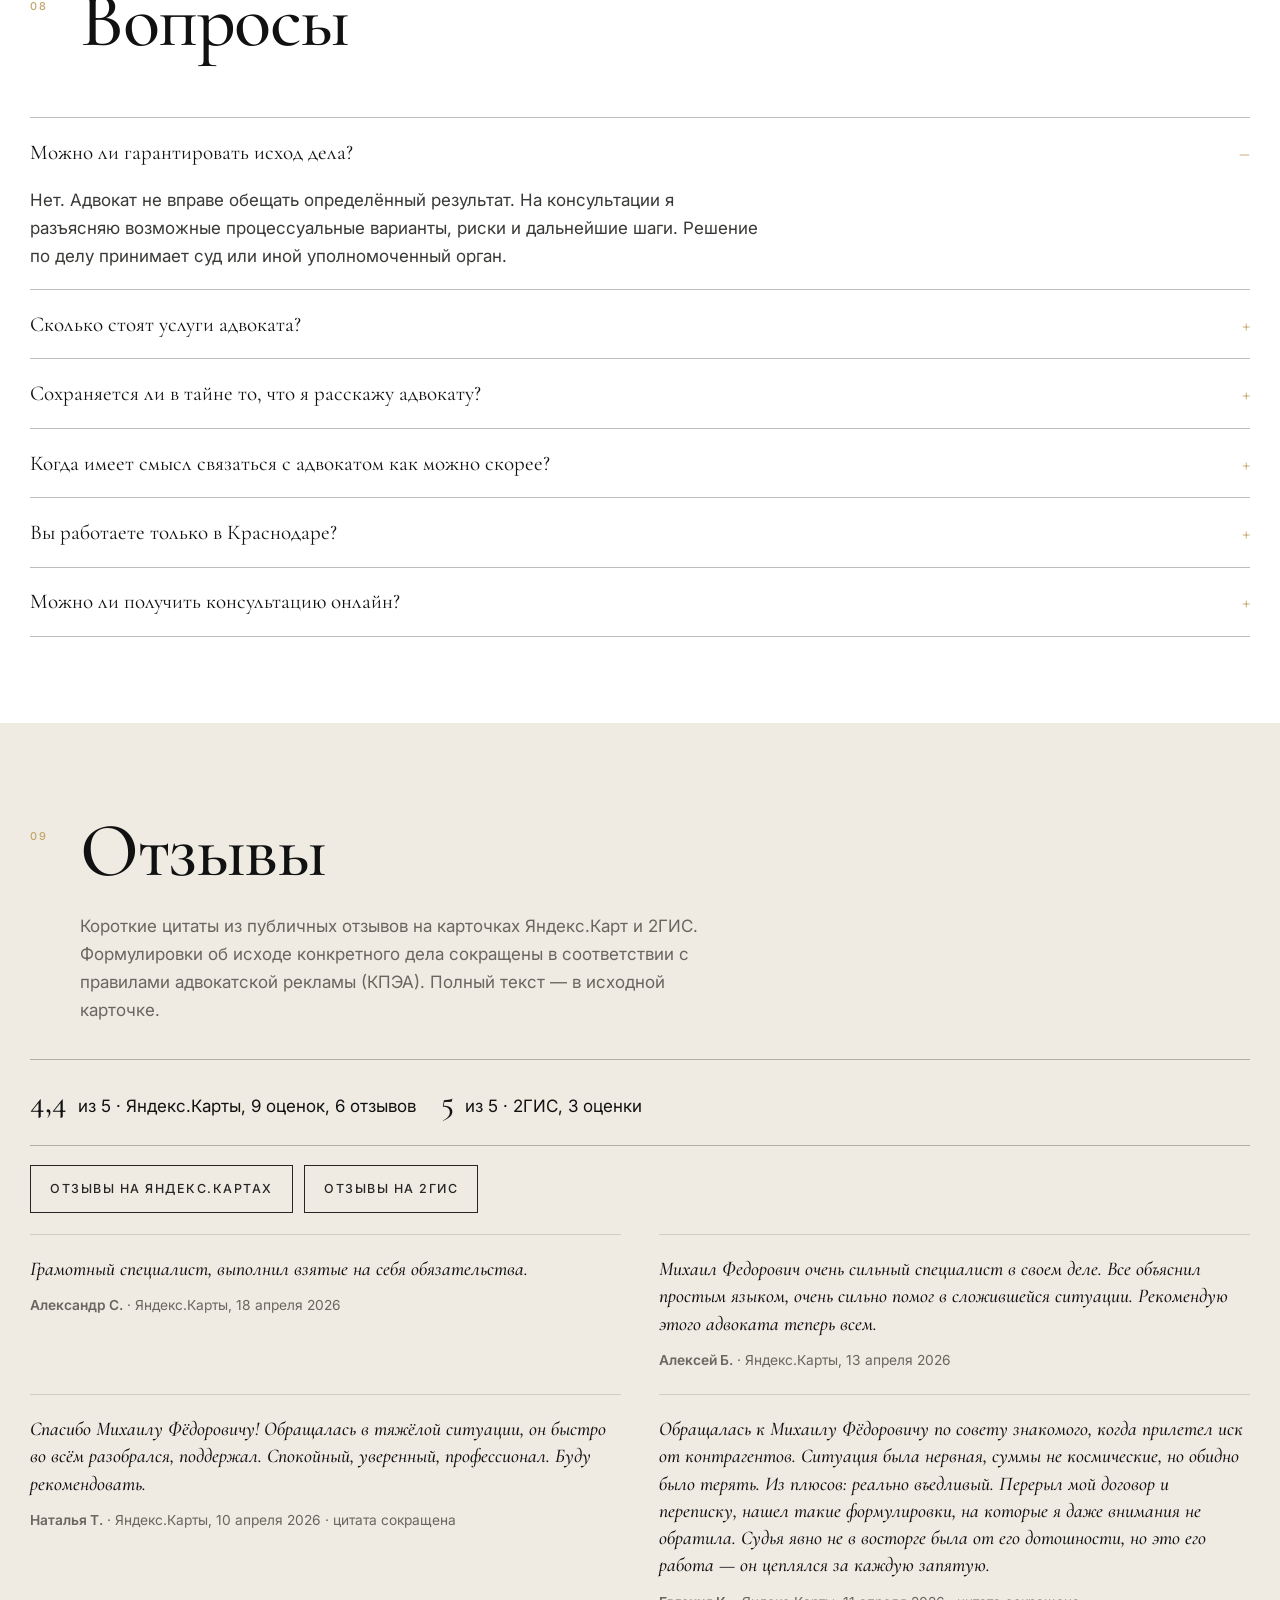
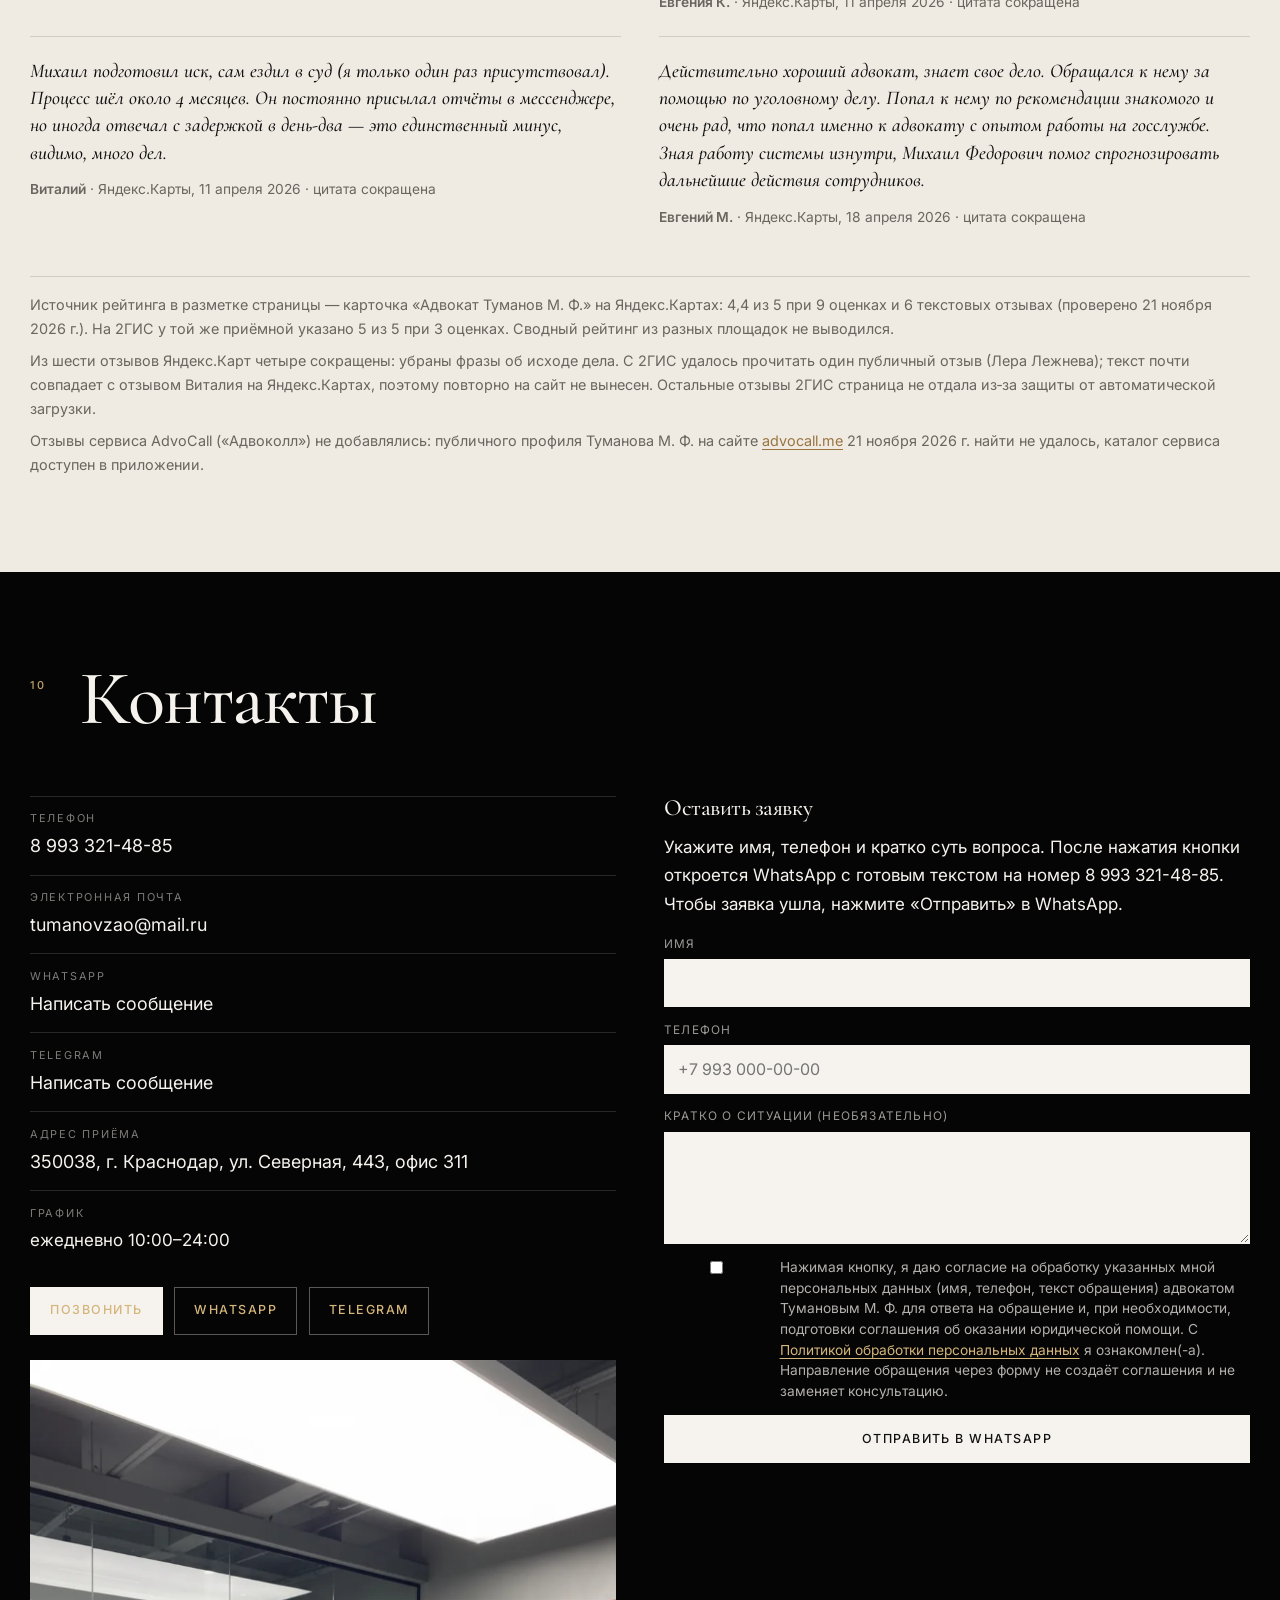
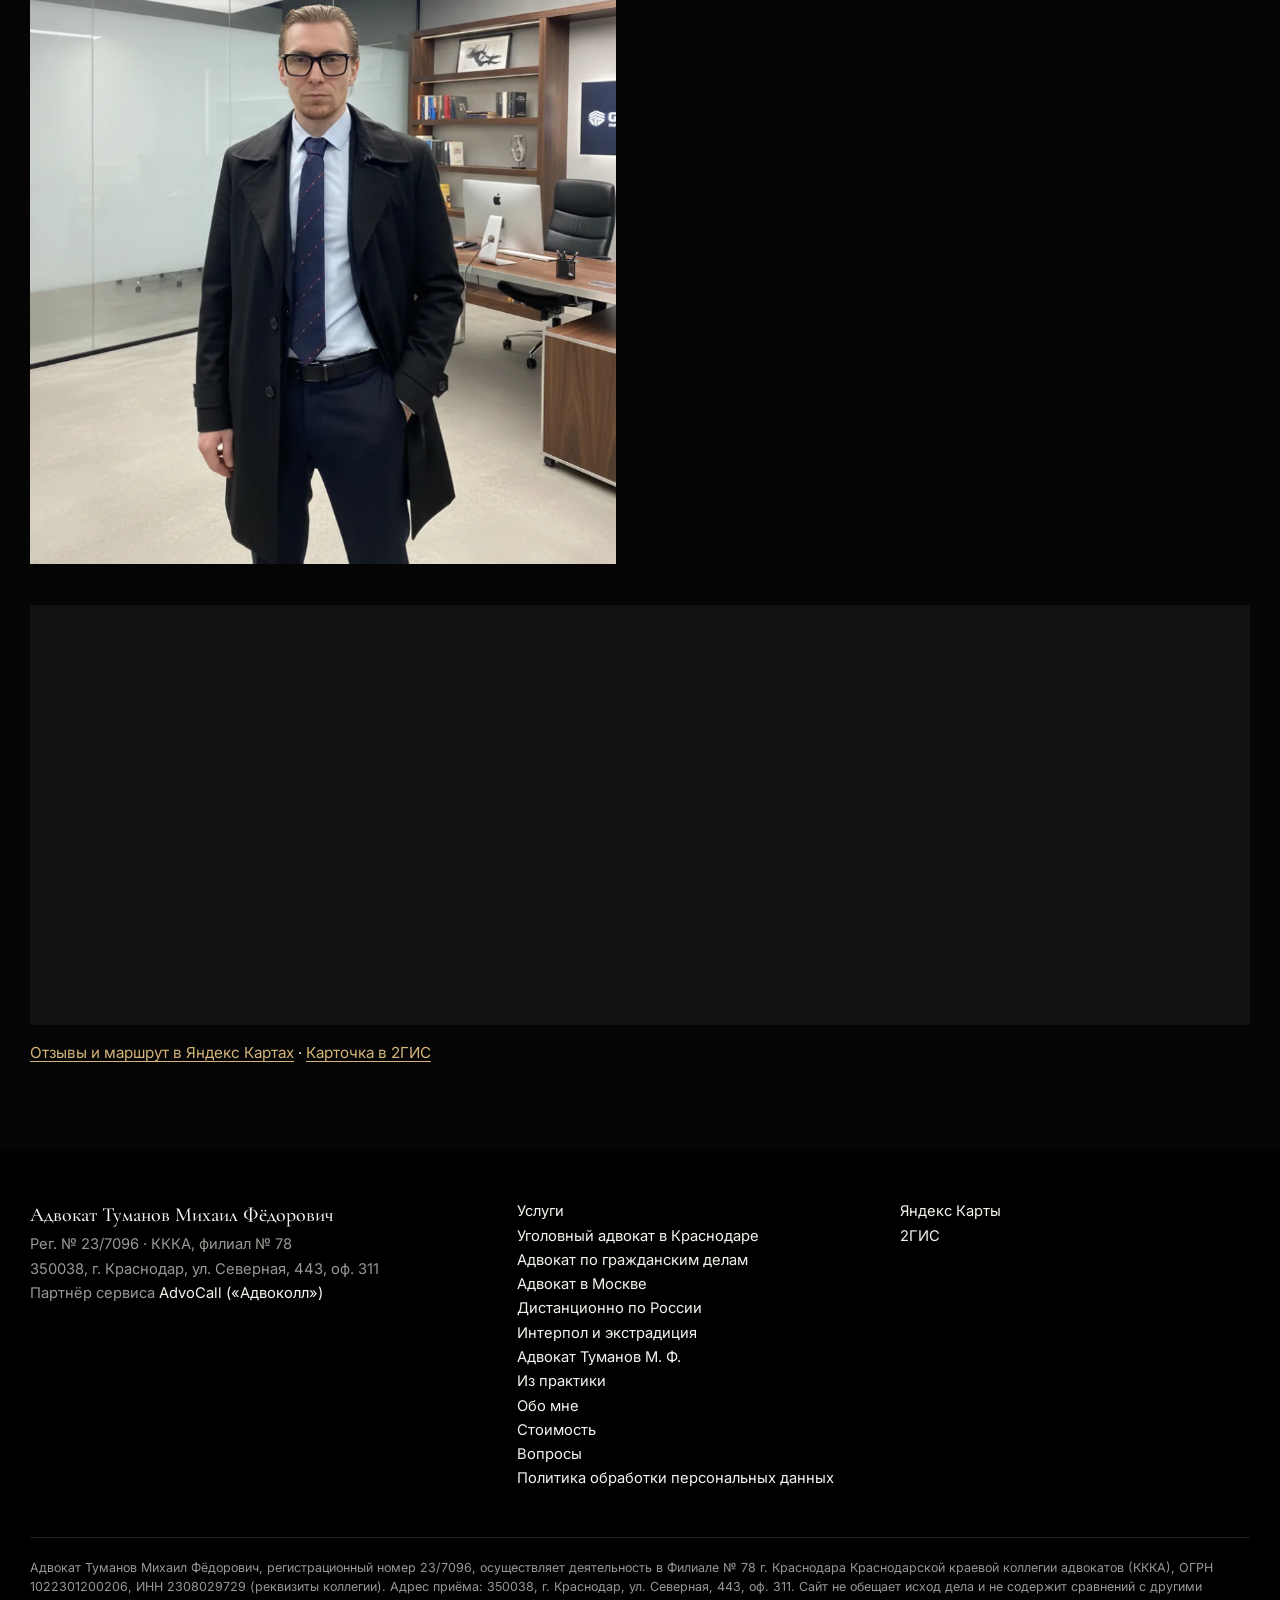
==== commit 616c7890: "v5: index.html" ====
--- a/index.html
+++ b/index.html
@@ -87,7 +87,10 @@
         "защита по уголовным делам",
         "представительство в суде",
         "уголовный адвокат Краснодар",
-        "адвокат по гражданским делам Краснодар"
+        "адвокат по гражданским делам Краснодар",
+        "Интерпол",
+        "снятие красного уведомления Интерпола",
+        "экстрадиция"
       ]
     },
     {
@@ -223,6 +226,19 @@
   ]
 }
   </script>
+<!-- Yandex.Metrika counter -->
+<script type="text/javascript">
+    (function(m,e,t,r,i,k,a){
+        m[i]=m[i]||function(){(m[i].a=m[i].a||[]).push(arguments)};
+        m[i].l=1*new Date();
+        for (var j = 0; j < document.scripts.length; j++) {if (document.scripts[j].src === r) { return; }}
+        k=e.createElement(t),a=e.getElementsByTagName(t)[0],k.async=1,k.src=r,a.parentNode.insertBefore(k,a)
+    })(window, document,'script','https://mc.yandex.ru/metrika/tag.js?id=114478134', 'ym');
+
+    ym(114478134, 'init', {ssr:true, webvisor:true, clickmap:true, ecommerce:"dataLayer", referrer: document.referrer, url: location.href, accurateTrackBounce:true, trackLinks:true});
+</script>
+<noscript><div><img src="https://mc.yandex.ru/watch/114478134" style="position:absolute; left:-9999px;" alt="" /></div></noscript>
+<!-- /Yandex.Metrika counter -->
 </head>
 
 <body>
@@ -242,6 +258,7 @@
       <button class="nav-toggle" type="button" aria-expanded="false" aria-controls="menu" aria-label="Открыть меню"><span></span><span></span><span></span></button>
       <nav class="desk" id="menu">
         <a href="#uslugi">Услуги</a>
+        <a href="mezhdunarodnaya-zashchita/">Интерпол</a>
         <a href="#iz-praktiki">Из практики</a>
         <a href="#kak-rabotayu">Как я работаю</a>
         <a href="#obo-mne">Обо мне</a>
@@ -339,6 +356,14 @@
             <p>Правовое сопровождение ООО и ИП: договоры, претензии, представительство. Условия и срок сопровождения фиксируются в соглашении.</p>
           </article>
         </div>
+        <article class="card card-intl" id="mezhdunarodnaya-zashchita">
+          <div>
+            <p class="kicker">Международная защита</p>
+            <h3>Интерпол и экстрадиция</h3>
+            <p>Правовой анализ и обжалование красных и синих уведомлений Интерпола и диффузий, обращения в Комиссию по контролю за файлами Интерпола (CCF), вопросы экстрадиции, в том числе связанные с Францией. Защита в НЦБ Интерпола МВД России и других компетентных органах. Документы — на русском, английском и французском языках.</p>
+            <p class="card-more"><a href="mezhdunarodnaya-zashchita/">Подробнее: адвокат по Интерполу и экстрадиции</a></p>
+          </div>
+        </article>
       </div>
     </section>
 
@@ -377,6 +402,10 @@
           <article class="case">
             <span class="case-tag">Экономические составы</span>
             <p>По ряду дел об экономических составах назначено наказание в минимальных пределах, предусмотренных санкцией статьи; в отдельных случаях предприниматели освобождены от уголовной ответственности.</p>
+          </article>
+          <article class="case">
+            <span class="case-tag">Интерпол · 2025</span>
+            <p>По решению Комиссии по контролю за файлами Интерпола (CCF) удалено красное уведомление в отношении гражданина России. Уголовное преследование иностранного государства было политизированным и связано с высказываниями в интернете.</p>
           </article>
         </div>
         <p class="disclaimer">Сведения обезличены. Результат по каждому делу зависит от его обстоятельств и не является обещанием.</p>
@@ -436,7 +465,7 @@
           <p>Очный приём веду в Краснодаре, на улице Северной, 443, в офисе 311 — это единственный адрес приёма. Консультирую и представляю интересы доверителей по уголовным и гражданским делам, а также по смежным вопросам, если это необходимо по конкретной ситуации. Работаю также в Москве, консультирую дистанционно по всей России и выезжаю в командировки, когда это требуется по делу. Отдельного офиса в Москве нет: место встречи или формат работы согласовываем заранее.</p>
           <p>Юридической практикой занимаюсь более 16 лет, в том числе в области уголовного права. Ранее работал в органах прокуратуры, в том числе по вопросам, связанным с государственными контрактами. Стаж сам по себе не предрешает результат: каждое дело требует отдельного изучения документов, сроков и фактических обстоятельств.</p>
           <p>Сведения, которые вы сообщаете в связи с обращением за юридической помощью, охраняются адвокатской тайной. Я не обещаю «наилучший исход» и не сравниваю свою работу с работой коллег. Моя задача — разъяснить правовое положение, выстроить процессуальную позицию и последовательно вести порученное дело.</p>
-          <p>Регулярно участвую в программах повышения квалификации Федеральной палаты адвокатов Российской Федерации. Сертификаты об участии в вебинарах собраны ниже.</p>
+          <p>Веду также дела с международным элементом: розыск через Интерпол и вопросы экстрадиции — подробнее на странице <a href="mezhdunarodnaya-zashchita/">«Международная защита»</a>. В 2012 году участвовал в юридических семинарах в Болонье и Бари (Италия), посвящённых применению Европейской конвенции о защите прав человека и практике ЕСПЧ (<a href="#mezhdunarodnoe-obuchenie">сертификат</a>). Регулярно участвую в программах повышения квалификации Федеральной палаты адвокатов Российской Федерации. Сертификаты об участии в вебинарах собраны ниже.</p>
           <div class="facts">
             <div><b>23/7096</b> регистрационный номер в реестре адвокатов Краснодарского края</div>
             <div><b>КККА, филиал № 78</b> Краснодарская краевая коллегия адвокатов</div>
@@ -446,16 +475,49 @@
           <p class="card-more"><a href="advokat-tumanov/">Подробнее об адвокате Туманове Михаиле Фёдоровиче</a></p>
         </div>
         <figure class="portrait">
-          <img src="img/portrait-about.webp" width="768" height="1344" alt="Адвокат Туманов Михаил Федорович, Краснодар, КККА, филиал № 78" loading="lazy">
+          <picture><source srcset="img/portrait-about-2.webp" type="image/webp"><img src="img/portrait-about-2.jpg" width="901" height="1200" alt="Адвокат Туманов Михаил Фёдорович, Краснодар" loading="lazy" decoding="async"></picture>
           <figcaption>Михаил Фёдорович Туманов, адвокат в Краснодаре</figcaption>
         </figure>
       </div>
     </section>
 
-    <section class="alt" id="kvalifikaciya">
+    <section class="light" id="mezhdunarodnoe-obuchenie">
       <div class="wrap">
         <div class="section-head">
           <span class="num">05</span>
+          <div>
+            <h2>Международное обучение</h2>
+            <p class="muted">22–26 октября 2012 года — участник юридических семинаров в Болонье и Бари (Италия).</p>
+          </div>
+        </div>
+        <div class="intl-edu-text">
+          <p><span class="cert-official">Сертификат об участии в юридических семинарах с 22/10/2012 по 26/10/2012 по теме «Применение Европейской Конвенции о защите прав человека и основных свобод в гражданском судопроизводстве Российской Федерации. Защита прав коммерческих организаций при помощи механизмов защиты прав человека (20 часов)». Место проведения: г. Болонья, Бари. Выдан г-ну Михаилу Туманову. Президент Ассоциации франко-российского сотрудничества Сафонова Е.&nbsp;М.</span></p>
+          <p>Программа включала: ст. 6 (беспристрастность и независимость суда, справедливость в гражданском судопроизводстве), ст. 10, ст. 14 Конвенции, ст. 1 и 3 Протокола № 1, последние тенденции в практике ЕСПЧ.</p>
+          <p>Участие в мероприятии Коллегии адвокатов Бари «Главные участники итальянского правосудия: роль судьи и адвоката. Роль адвоката в транснациональной торговле», Апелляционный суд Бари, 24 октября 2012 г.</p>
+          <p class="card-more"><a href="mezhdunarodnaya-zashchita/">Международная защита: Интерпол, экстрадиция</a></p>
+        </div>
+        <div class="cert-cards">
+          <figure class="intl-cert">
+            <a href="img/cert-2012-italy.jpg" data-lightbox data-w="1600" data-h="1118" aria-label="Открыть крупнее: Сертификат ACFR, оригинал"><picture><source srcset="img/cert-2012-italy-thumb.webp" type="image/webp"><img src="img/cert-2012-italy-thumb.jpg" width="700" height="489" alt="Сертификат участника юридических семинаров, Болонья и Бари, 2012, Туманов М.Ф." loading="lazy" decoding="async"></picture></a>
+            <figcaption>Сертификат ACFR, оригинал</figcaption>
+          </figure>
+          <figure class="intl-cert">
+            <a href="img/cert-2012-italy-ru.jpg" data-lightbox data-w="1140" data-h="1600" aria-label="Открыть крупнее: Заверенный перевод (ит./рус.)"><picture><source srcset="img/cert-2012-italy-ru-thumb.webp" type="image/webp"><img src="img/cert-2012-italy-ru-thumb.jpg" width="499" height="700" alt="Заверенный перевод сертификата об участии в юридических семинарах в Болонье и Бари, 2012, на итальянском и русском языках, Туманов М.Ф." loading="lazy" decoding="async"></picture></a>
+            <figcaption>Заверенный перевод (ит./рус.)</figcaption>
+          </figure>
+          <figure class="intl-cert">
+            <a href="img/cert-2012-bari.jpg" data-lightbox data-w="1044" data-h="1600" aria-label="Открыть крупнее: Коллегия адвокатов Бари, 24.10.2012"><picture><source srcset="img/cert-2012-bari-thumb.webp" type="image/webp"><img src="img/cert-2012-bari-thumb.jpg" width="457" height="700" alt="Свидетельство Коллегии адвокатов Бари об участии адвоката Михаила Туманова в мероприятии в Апелляционном суде Бари, 24 октября 2012 г." loading="lazy" decoding="async"></picture></a>
+            <figcaption>Коллегия адвокатов Бари, 24.10.2012</figcaption>
+          </figure>
+        </div>
+        <p class="cert-hint">Нажмите на документ, чтобы открыть его крупнее.</p>
+      </div>
+    </section>
+
+    <section class="alt" id="kvalifikaciya">
+      <div class="wrap">
+        <div class="section-head">
+          <span class="num">06</span>
           <div>
             <h2>Повышение квалификации</h2>
             <p class="muted">Сертификаты Федеральной палаты адвокатов РФ об участии в вебинарах. Это подтверждение обучения, а не оценка «успешности» дел.</p>
@@ -477,7 +539,7 @@
     <section class="dark" id="stoimost">
       <div class="wrap">
         <div class="section-head">
-          <span class="num">06</span>
+          <span class="num">07</span>
           <div>
             <h2>Стоимость</h2>
             <p class="muted">Цифры ниже — ориентиры с текущей опубликованной страницы. Итоговая стоимость зависит от объёма работы и фиксируется в соглашении. Консультация не обязывает заключать соглашение.</p>
@@ -507,7 +569,7 @@
     <section class="light" id="faq">
       <div class="wrap">
         <div class="section-head">
-          <span class="num">07</span>
+          <span class="num">08</span>
           <h2>Вопросы</h2>
         </div>
         <details class="faq" open>
@@ -540,7 +602,7 @@
     <section class="alt" id="otzyvy">
       <div class="wrap">
         <div class="section-head">
-          <span class="num">08</span>
+          <span class="num">09</span>
           <div>
             <h2>Отзывы</h2>
             <p class="muted">Короткие цитаты из публичных отзывов на карточках Яндекс.Карт и 2ГИС. Формулировки об исходе конкретного дела сокращены в соответствии с правилами адвокатской рекламы (КПЭА). Полный текст — в исходной карточке.</p>
@@ -591,7 +653,7 @@
     <section class="dark" id="kontakty">
       <div class="wrap">
         <div class="section-head">
-          <span class="num">09</span>
+          <span class="num">10</span>
           <h2>Контакты</h2>
         </div>
         <div class="contact-grid">
@@ -662,6 +724,7 @@
           <a href="grazhdanskie-dela-krasnodar/">Адвокат по гражданским делам</a><br>
           <a href="advokat-moskva/">Адвокат в Москве</a><br>
           <a href="distancionno-po-rossii/">Дистанционно по России</a><br>
+          <a href="mezhdunarodnaya-zashchita/">Интерпол и экстрадиция</a><br>
           <a href="advokat-tumanov/">Адвокат Туманов М. Ф.</a><br>
           <a href="#iz-praktiki">Из практики</a><br>
           <a href="#obo-mne">Обо мне</a><br>
--- a/styles.css
+++ b/styles.css
@@ -718,3 +718,38 @@
 @media (max-width: 640px) {
   .map-block iframe { height: 280px; }
 }
+
+
+/* v5: фото на внутренних страницах, международный блок, сертификат, лайтбокс */
+.prose-split { display: grid; grid-template-columns: minmax(0, 46rem) minmax(220px, 340px); gap: 3.2rem; justify-content: space-between; align-items: start; }
+.prose-split .prose { max-width: none; }
+.page-photo { margin: 2.4rem 0 0; position: sticky; top: calc(var(--header-h) + 1.5rem); }
+.page-photo img, .portrait picture img { width: 100%; height: auto; display: block; }
+.portrait picture { display: block; }
+.card-intl { margin-top: 2rem; padding: 1.6rem 1.8rem; border: 1px solid var(--line-strong); background: var(--paper-2); }
+.card-intl .kicker { margin-bottom: .3rem; }
+.intl-edu { display: grid; grid-template-columns: minmax(0, 1.15fr) minmax(240px, .85fr); gap: 3.4rem; align-items: center; }
+.intl-cert { margin: 1.2rem 0 1.6rem; }
+.intl-cert a { display: block; border: 1px solid var(--line); background: #fff; padding: .5rem; cursor: zoom-in; }
+.intl-cert img { width: 100%; height: auto; display: block; }
+.intl-cert figcaption { margin-top: .55rem; font-size: .72rem; letter-spacing: .14em; text-transform: uppercase; color: var(--muted); }
+.cert-cards { display: grid; grid-template-columns: 1.45fr 1fr 1fr; gap: 1.2rem; align-items: start; margin-top: 1.6rem; }
+.cert-cards .intl-cert { margin: 0; }
+.cert-hint { font-size: .85rem; color: var(--muted); margin: .4rem 0 0; }
+.intl-edu-text { max-width: 50rem; }
+.cert-official { font-style: italic; }
+.cases-light { grid-template-columns: 1fr; }
+.cases-light .case { border-top-color: var(--line-strong); padding-right: 0; }
+.cases-light .case-tag { color: var(--accent); }
+.small { font-size: .9rem; }
+dialog.lightbox { border: 0; padding: 0; background: transparent; max-width: 96vw; max-height: 96vh; }
+dialog.lightbox::backdrop { background: rgba(5,5,5,.86); }
+dialog.lightbox img { max-width: 96vw; max-height: 92vh; width: auto; height: auto; display: block; background: #fff; }
+dialog.lightbox button { position: fixed; top: 1rem; right: 1rem; width: 44px; height: 44px; border: 1px solid rgba(246,243,238,.4); background: #050505; color: #f6f3ee; font-size: 1.4rem; cursor: pointer; }
+@media (max-width: 980px) {
+  .prose-split, .intl-edu { grid-template-columns: 1fr; gap: 0; }
+  .cert-cards { grid-template-columns: 1fr 1fr; }
+  .cert-cards .intl-cert:first-child { grid-column: 1 / -1; }
+  .page-photo { position: static; order: -1; margin: 2rem 0 0; max-width: 420px; }
+  .card-intl { padding: 1.3rem 1.1rem; }
+}
